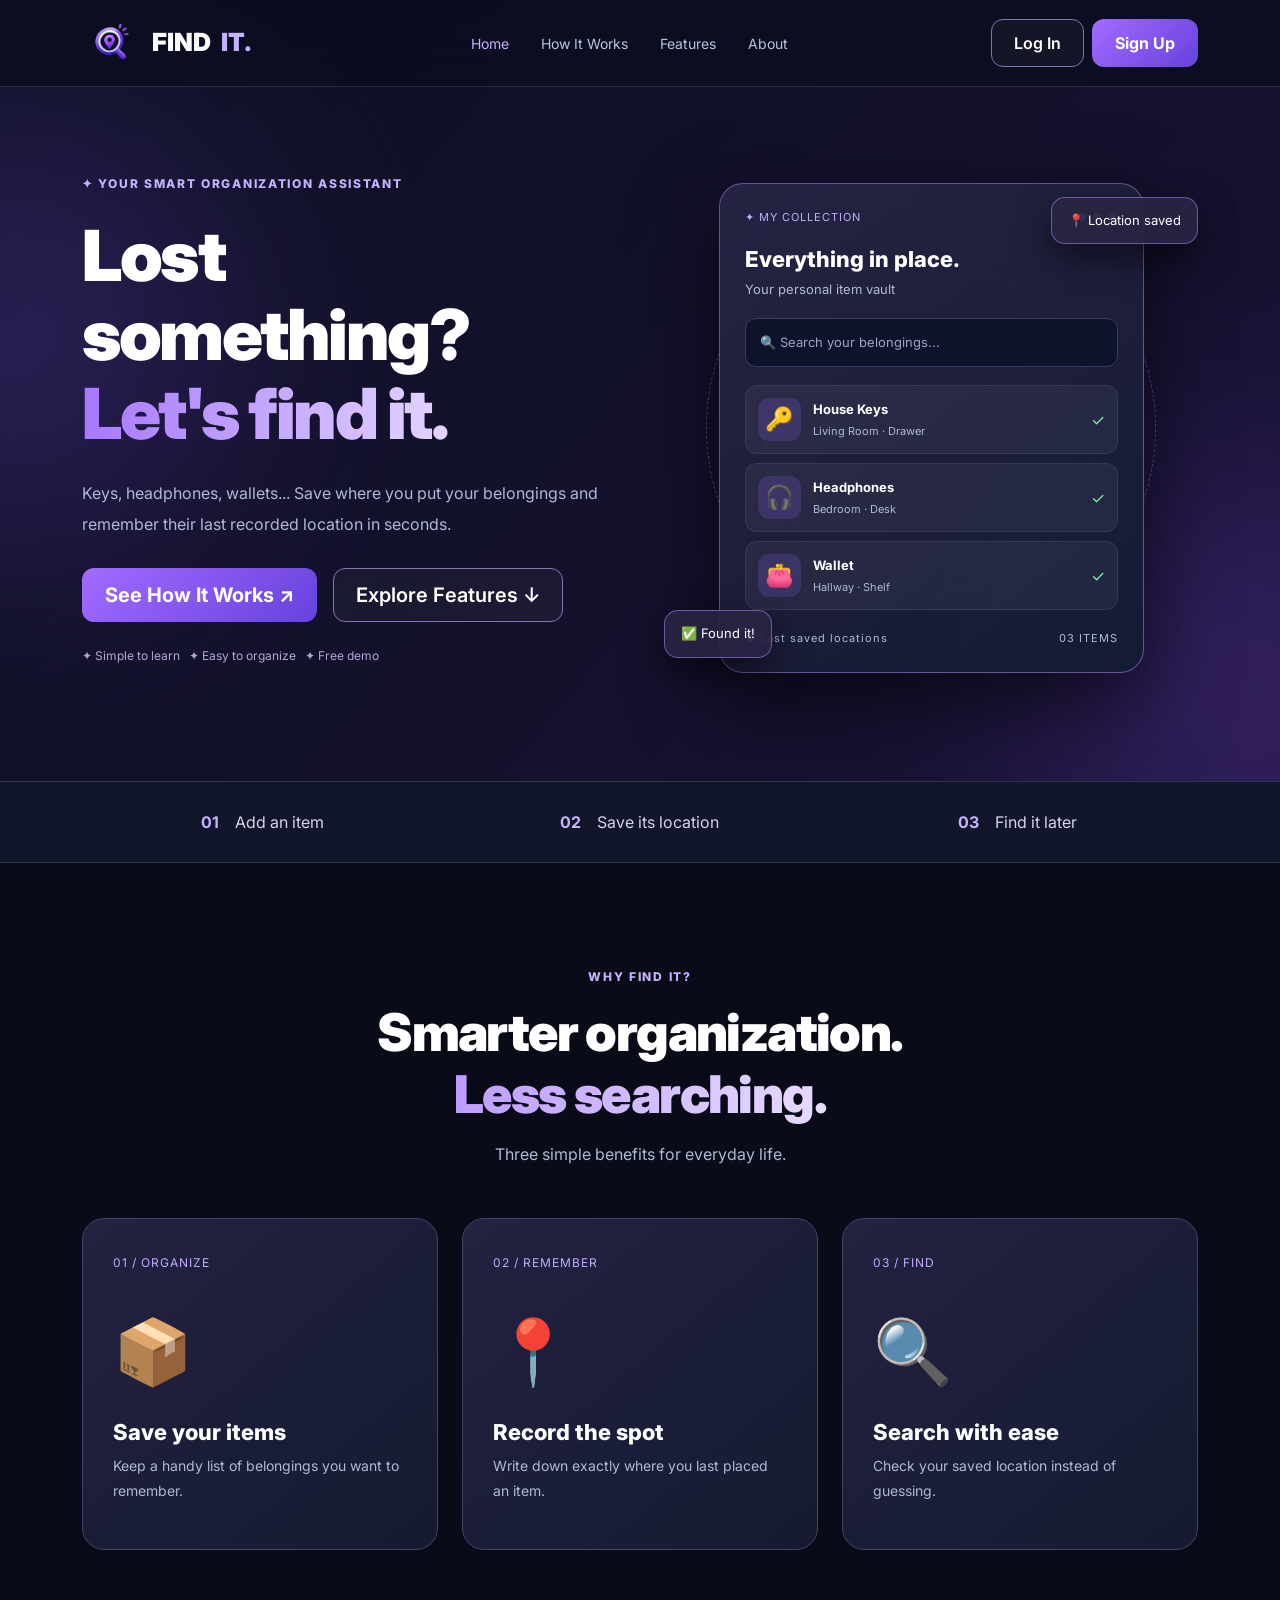
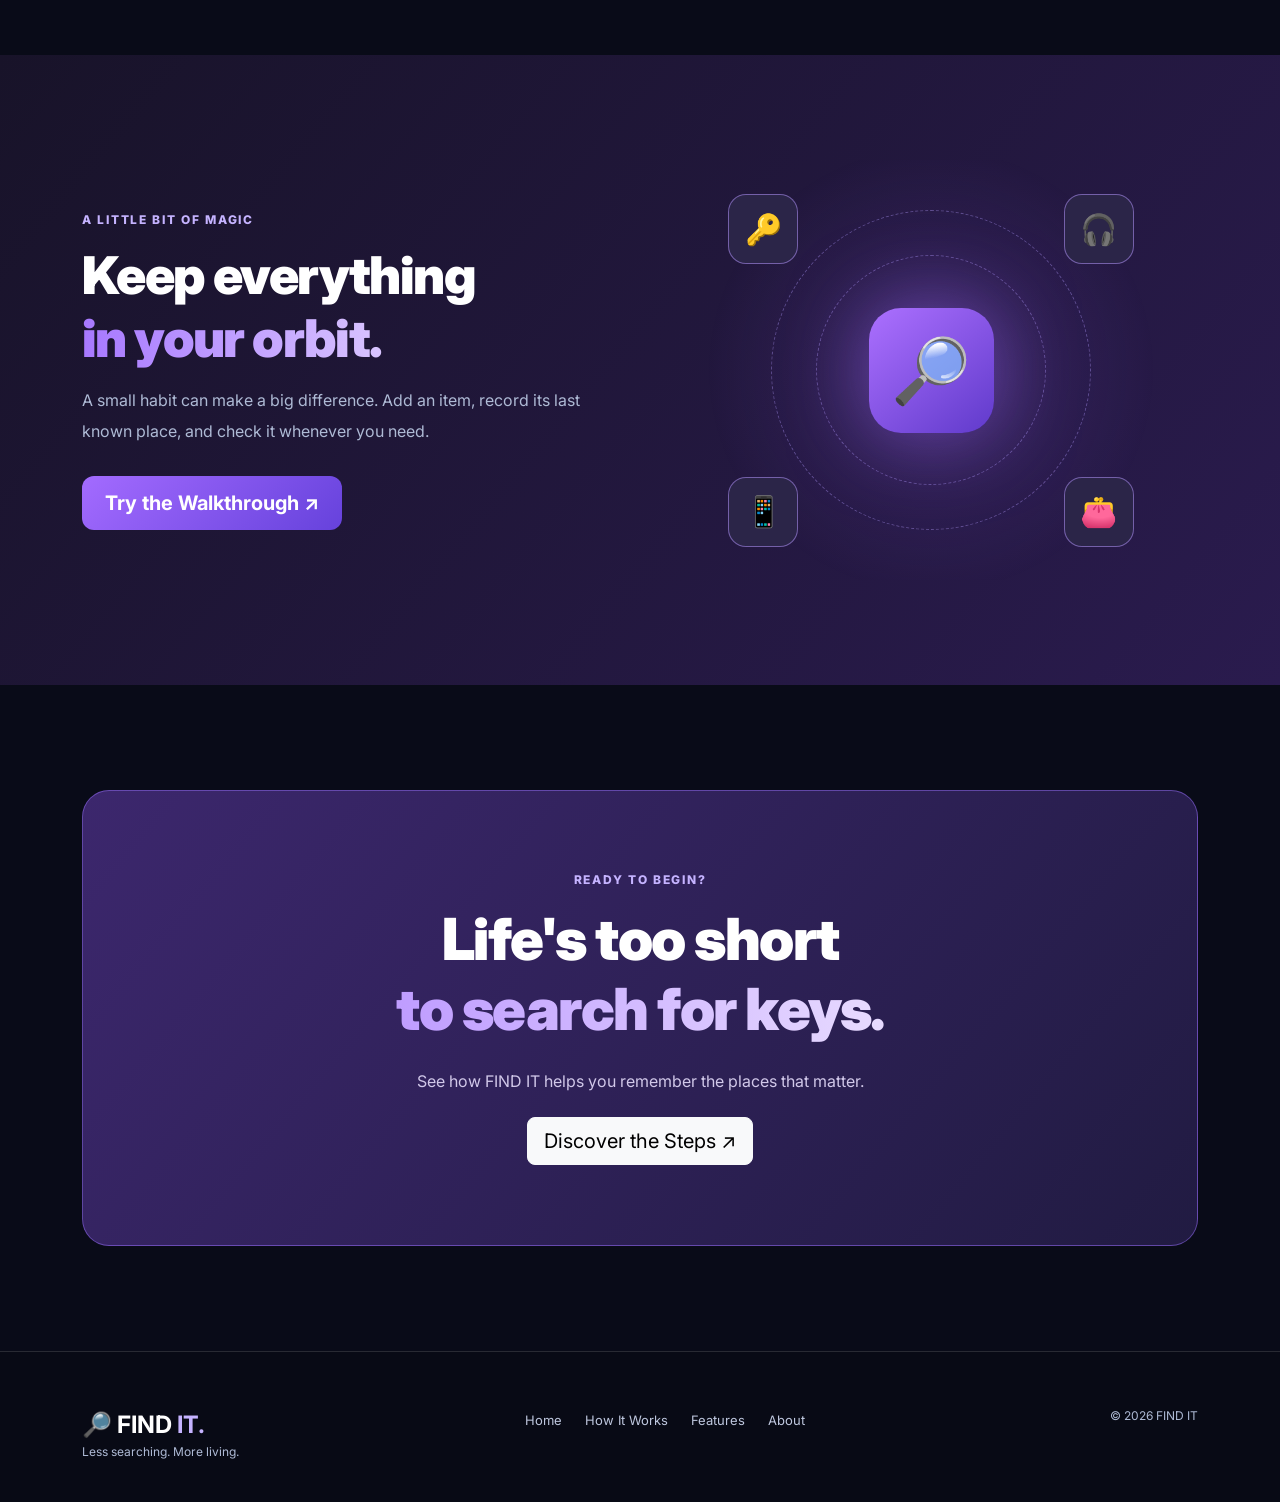
==== index.html @ 47fd3b48 "e w" ====
<!DOCTYPE html>
<html lang="en">
<head>
  <meta charset="UTF-8">
  <meta name="viewport" content="width=device-width, initial-scale=1">
  <title>FIND IT | Home</title>
  <link href="https://cdn.jsdelivr.net/npm/bootstrap@5.3.3/dist/css/bootstrap.min.css" rel="stylesheet">
  <link rel="stylesheet" href="style.css">
</head>
<body>

<nav class="navbar navbar-expand-lg fixed-top site-nav" data-bs-theme="dark">
  <div class="container">
    <a class="navbar-brand brand" href="index.html">
    <img src="logo.png" alt="FIND IT Logo" class="logo-img">
    FIND <span>IT.</span>
</a>
    <button class="navbar-toggler" type="button"
      data-bs-toggle="collapse" data-bs-target="#siteMenu"
      aria-controls="siteMenu" aria-expanded="false"
      aria-label="Toggle navigation">
      <span class="navbar-toggler-icon"></span>
    </button>

    <div class="collapse navbar-collapse" id="siteMenu">
      <ul class="navbar-nav mx-auto gap-lg-3">
        <li class="nav-item">
          <a class="nav-link active" href="index.html">Home</a>
        </li>
        <li class="nav-item">
          <a class="nav-link" href="how.html">How It Works</a>
        </li>
        <li class="nav-item">
          <a class="nav-link" href="features.html">Features</a>
        </li>
        <li class="nav-item">
          <a class="nav-link" href="about.html">About</a>
        </li>
      </ul>

      <div class="guest-actions d-flex gap-2 my-3 my-lg-0">
        <button class="btn btn-ghost" type="button"
          data-bs-toggle="modal" data-bs-target="#loginModal">
          Log In
        </button>
        <button class="btn btn-violet" type="button"
          data-bs-toggle="modal" data-bs-target="#signupModal">
          Sign Up
        </button>
      </div>

      <div class="user-actions dropdown d-none my-3 my-lg-0">
        <button class="avatar-btn dropdown-toggle" type="button"
          data-bs-toggle="dropdown" aria-label="Account">
          <span class="avatar-letter">U</span>
          <img class="avatar-img" alt="Profile">
        </button>

        <div class="dropdown-menu dropdown-menu-end account-menu">
          <div class="px-3 py-2">
            <strong class="profile-name"></strong>
            <small class="profile-email d-block"></small>
          </div>
          <div class="dropdown-divider"></div>
          <button class="dropdown-item" type="button"
            data-bs-toggle="modal" data-bs-target="#settingsModal">
            ⚙️ Edit Profile
          </button>
          <button class="dropdown-item signout-btn" type="button">
            ↪ Sign Out
          </button>
        </div>
      </div>
    </div>
  </div>
</nav>

<main>
  <section class="hero section-space">
    <div class="glow glow-a"></div>
    <div class="glow glow-b"></div>

    <div class="container position-relative">
      <div class="row align-items-center g-5">
        <div class="col-lg-6">
          <p class="eyebrow">✦ YOUR SMART ORGANIZATION ASSISTANT</p>
          <h1 class="hero-title">
            Lost something?
            <span>Let's find it.</span>
          </h1>
          <p class="lead-copy">
            Keys, headphones, wallets... Save where you put
            your belongings and remember their last recorded
            location in seconds.
          </p>

          <div class="d-flex flex-wrap gap-3">
            <a href="how.html" class="btn btn-violet btn-lg">
              See How It Works ↗
            </a>
            <a href="#benefits" class="btn btn-ghost btn-lg">
              Explore Features ↓
            </a>
          </div>

          <p class="hero-footnote">
            ✦ Simple to learn &nbsp; ✦ Easy to organize
            &nbsp; ✦ Free demo
          </p>
        </div>

        <div class="col-lg-6">
          <div class="hero-art">
            <div class="orbit orbit-1"></div>
            <div class="orbit orbit-2"></div>

            <span class="float-label float-top">
              📍 Location saved
            </span>
            <span class="float-label float-bottom">
              ✅ Found it!
            </span>

            <div class="demo-panel tilt">
              <div class="panel-top">
                <span>✦ MY COLLECTION</span>
                <span>● ● ●</span>
              </div>

              <h3>Everything in place.</h3>
              <p class="muted">Your personal item vault</p>

              <div class="fake-search">
                🔍 Search your belongings...
              </div>

              <div class="demo-row">
                <span class="emoji">🔑</span>
                <div>
                  <strong>House Keys</strong>
                  <small>Living Room · Drawer</small>
                </div>
                <span class="tick">✓</span>
              </div>

              <div class="demo-row">
                <span class="emoji">🎧</span>
                <div>
                  <strong>Headphones</strong>
                  <small>Bedroom · Desk</small>
                </div>
                <span class="tick">✓</span>
              </div>

              <div class="demo-row">
                <span class="emoji">👛</span>
                <div>
                  <strong>Wallet</strong>
                  <small>Hallway · Shelf</small>
                </div>
                <span class="tick">✓</span>
              </div>

              <div class="panel-bottom">
                <span>● Last saved locations</span>
                <span>03 ITEMS</span>
              </div>
            </div>
          </div>
        </div>
      </div>
    </div>
  </section>

  <section class="step-ribbon">
    <div class="container">
      <div class="row g-3 text-center">
        <div class="col-md-4"><b>01</b> Add an item</div>
        <div class="col-md-4"><b>02</b> Save its location</div>
        <div class="col-md-4"><b>03</b> Find it later</div>
      </div>
    </div>
  </section>

  <section class="section-space" id="benefits">
    <div class="container">
      <div class="section-heading reveal">
        <p class="eyebrow">WHY FIND IT?</p>
        <h2>Smarter organization. <span>Less searching.</span></h2>
        <p>Three simple benefits for everyday life.</p>
      </div>

      <div class="row g-4">
        <div class="col-md-4">
          <article class="feature-card reveal tilt">
            <span class="feature-index">01 / ORGANIZE</span>
            <div class="feature-icon">📦</div>
            <h3>Save your items</h3>
            <p>Keep a handy list of belongings you want to remember.</p>
          </article>
        </div>

        <div class="col-md-4">
          <article class="feature-card reveal tilt">
            <span class="feature-index">02 / REMEMBER</span>
            <div class="feature-icon">📍</div>
            <h3>Record the spot</h3>
            <p>Write down exactly where you last placed an item.</p>
          </article>
        </div>

        <div class="col-md-4">
          <article class="feature-card reveal tilt">
            <span class="feature-index">03 / FIND</span>
            <div class="feature-icon">🔍</div>
            <h3>Search with ease</h3>
            <p>Check your saved location instead of guessing.</p>
          </article>
        </div>
      </div>
    </div>
  </section>

  <section class="section-space soft-section">
    <div class="container">
      <div class="row align-items-center g-5">
        <div class="col-lg-6 reveal">
          <p class="eyebrow">A LITTLE BIT OF MAGIC</p>
          <h2 class="section-title">
            Keep everything <span>in your orbit.</span>
          </h2>
          <p class="lead-copy">
            A small habit can make a big difference.
            Add an item, record its last known place,
            and check it whenever you need.
          </p>
          <a href="how.html#walkthrough" class="btn btn-violet btn-lg">
            Try the Walkthrough ↗
          </a>
        </div>

        <div class="col-lg-6 reveal">
          <div class="magic-orbit">
            <div class="orbit orbit-1"></div>
            <div class="orbit orbit-2"></div>
            <div class="magic-core">🔎</div>
            <span class="magic-item m1">🔑</span>
            <span class="magic-item m2">🎧</span>
            <span class="magic-item m3">📱</span>
            <span class="magic-item m4">👛</span>
          </div>
        </div>
      </div>
    </div>
  </section>

  <section class="section-space">
    <div class="container">
      <div class="closing-card reveal">
        <p class="eyebrow">READY TO BEGIN?</p>
        <h2>Life's too short <span>to search for keys.</span></h2>
        <p>See how FIND IT helps you remember the places that matter.</p>
        <a href="how.html" class="btn btn-light btn-lg">
          Discover the Steps ↗
        </a>
      </div>
    </div>
  </section>
</main>

<footer class="site-footer">
  <div class="container d-flex flex-wrap justify-content-between gap-3">
    <div>
      <strong>🔎 FIND <span>IT.</span></strong>
      <p>Less searching. More living.</p>
    </div>
    <div>
      <a href="index.html">Home</a>
      <a href="how.html">How It Works</a>
      <a href="features.html">Features</a>
      <a href="about.html">About</a>
    </div>
    <small>© 2026 FIND IT</small>
  </div>
</footer>

<script src="https://cdn.jsdelivr.net/npm/bootstrap@5.3.3/dist/js/bootstrap.bundle.min.js"></script>
<script src="main.js"></script>
</body>
</html>
---- style.css ----
@import url('https://fonts.googleapis.com/css2?family=Inter:wght@400;500;600;700;800;900&display=swap');

:root {
  --bg: #090b18;
  --panel: #1c203b;
  --purple: #9b6bff;
  --soft: #c5b3ff;
  --muted: #aebad5;
  --border: #ffffff21;
}

* {
  box-sizing: border-box;
}

html {
  scroll-behavior: smooth;
  scroll-padding-top: 90px;
}

body {
  font-family: Inter, Arial, sans-serif;
  color: white;
  background: var(--bg);
  overflow-x: hidden;
}

a {
  text-decoration: none;
}

button {
  font-family: inherit;
}

.site-nav {
  min-height: 82px;
  background: #0b0e20ec;
  backdrop-filter: blur(20px);
  border-bottom: 1px solid var(--border);
  transition: box-shadow .3s;
}

.site-nav.scrolled {
  box-shadow: 0 12px 35px #0008;
}

.brand {
  font-size: 25px;
  font-weight: 900;
  color: white !important;
}

.brand span,
.site-footer strong span {
  color: var(--soft);
}

.site-nav .nav-link {
  color: #bdc5de;
  font-size: 14px;
  transition: color .3s;
}

.site-nav .nav-link:hover,
.site-nav .nav-link.active {
  color: var(--soft);
}

.btn-violet {
  background: linear-gradient(135deg, #a36bff, #6642dc);
  color: white;
  border: 0;
  border-radius: 12px;
  padding: 12px 23px;
  font-weight: 700;
  transition: transform .3s, box-shadow .3s;
}

.btn-violet:hover {
  color: white;
  transform: translateY(-4px);
  box-shadow: 0 13px 35px #8653f377;
}

.btn-ghost {
  border: 1px solid #8673b7;
  background: #ffffff09;
  color: white;
  border-radius: 12px;
  padding: 11px 22px;
  font-weight: 600;
}

.btn-ghost:hover {
  color: white;
  background: #7b55e544;
  border-color: var(--soft);
}

.avatar-btn {
  height: 48px;
  width: 48px;
  display: grid;
  place-items: center;
  position: relative;
  overflow: hidden;
  border: 2px solid var(--soft);
  border-radius: 50%;
  background: #7649d7;
  color: white;
  font-weight: 800;
  font-size: 21px;
}

.avatar-btn.dropdown-toggle::after {
  display: none;
}

.avatar-img {
  display: none;
  position: absolute;
  inset: 0;
  width: 100%;
  height: 100%;
  object-fit: cover;
}

.account-menu {
  background: #1a1d39;
  color: white;
  min-width: 260px;
  padding: 12px;
  border-radius: 16px;
  border: 1px solid #8c68d6;
  box-shadow: 0 20px 70px #000a;
}

.account-menu .dropdown-item {
  color: #e1dafa;
  padding: 12px;
  border-radius: 10px;
}

.account-menu .dropdown-item:hover {
  background: #8a63ee44;
  color: white;
}

.profile-email {
  color: var(--muted);
  overflow-wrap: anywhere;
}

.profile-name {
  overflow-wrap: anywhere;
}

.section-space {
  padding: 105px 0;
}

.hero {
  position: relative;
  isolation: isolate;
  overflow: hidden;
  padding: 175px 0 100px;
  background: linear-gradient(130deg, #0c1022, #1a1235);
}

.glow {
  position: absolute;
  z-index: -1;
  width: 420px;
  height: 420px;
  border-radius: 50%;
  background: #8650ee;
  filter: blur(130px);
  opacity: .27;
  animation: glowDrift 8s ease-in-out infinite alternate;
}

.glow-a {
  top: 120px;
  left: -200px;
}

.glow-b {
  right: -180px;
  bottom: -120px;
  animation-delay: -3s;
}

.eyebrow {
  color: var(--soft);
  font-size: 12px;
  font-weight: 800;
  letter-spacing: 1.7px;
  text-transform: uppercase;
}

.hero-title {
  font-size: clamp(43px, 5.5vw, 76px);
  font-weight: 900;
  letter-spacing: -2.5px;
  line-height: 1.12;
  margin: 24px 0;
}

.hero-title span,
.section-heading h2 span,
.section-title span,
.closing-card h2 span {
  display: block;
  background: linear-gradient(
    90deg,
    #a778ff,
    white,
    #9664ef,
    #e5d9ff
  );
  background-size: 300%;
  background-clip: text;
  -webkit-background-clip: text;
  color: transparent;
  -webkit-text-fill-color: transparent;
  animation: shine 7s linear infinite;
}

.lead-copy {
  font-size: 16px;
  line-height: 1.95;
  color: var(--muted);
  max-width: 540px;
  margin-bottom: 28px;
}

.hero-footnote {
  color: #b2a8d6;
  font-size: 12px;
  margin-top: 25px;
}

.hero-art,
.how-graphic,
.magic-orbit {
  position: relative;
  min-height: 490px;
  display: flex;
  align-items: center;
  justify-content: center;
  perspective: 1000px;
}

.orbit {
  position: absolute;
  border: 1px dashed #b49cff66;
  border-radius: 50%;
  animation: spin 23s linear infinite;
  pointer-events: none;
}

.orbit-1 {
  width: 450px;
  height: 450px;
}

.orbit-2 {
  width: 330px;
  height: 330px;
  animation-direction: reverse;
  animation-duration: 16s;
}

.demo-panel {
  width: min(100%, 425px);
  border: 1px solid #b393ff77;
  border-radius: 24px;
  background: linear-gradient(145deg, #272444ed, #141b35f5);
  padding: 25px;
  box-shadow: 0 30px 85px #0009;
  position: relative;
  z-index: 2;
  transform-style: preserve-3d;
  animation: panelFloat 7s ease-in-out infinite;
  transition: transform .18s, box-shadow .3s;
}

.demo-panel:hover {
  box-shadow: 0 35px 95px #8252e744;
}

.panel-top,
.panel-bottom {
  display: flex;
  justify-content: space-between;
  color: #bfaff5;
  font-size: 11px;
  letter-spacing: 1px;
}

.panel-top {
  margin-bottom: 20px;
}

.panel-bottom {
  color: var(--muted);
  margin-top: 20px;
}

.demo-panel h3 {
  font-weight: 800;
  font-size: 22px;
}

.muted {
  color: var(--muted);
  font-size: 13px;
}

.fake-search {
  background: #0e132b;
  border: 1px solid #353b61;
  padding: 14px;
  border-radius: 11px;
  color: #9ba6c6;
  font-size: 13px;
  margin: 18px 0;
}

.demo-row {
  display: flex;
  align-items: center;
  gap: 12px;
  background: #ffffff0d;
  border: 1px solid #ffffff13;
  border-radius: 12px;
  padding: 12px;
  margin: 9px 0;
  transition: transform .3s;
}

.demo-row:hover {
  transform: translateX(8px);
}

.demo-row .emoji {
  width: 43px;
  height: 43px;
  display: grid;
  place-items: center;
  border-radius: 11px;
  background: #8a65e933;
  font-size: 23px;
}

.demo-row strong,
.demo-row small {
  display: block;
}

.demo-row strong {
  font-size: 13px;
}

.demo-row small {
  color: var(--muted);
  font-size: 11px;
  margin-top: 4px;
}

.tick {
  margin-left: auto;
  color: #86efac;
}

.float-label,
.how-bubble {
  position: absolute;
  z-index: 3;
  background: #292344ed;
  border: 1px solid #aa8afa88;
  border-radius: 14px;
  padding: 13px 16px;
  font-size: 13px;
  box-shadow: 0 14px 35px #0008;
  animation: floating 5s ease-in-out infinite;
}

.float-top {
  top: 14px;
  right: 0;
}

.float-bottom {
  bottom: 15px;
  left: 0;
  animation-delay: -2.5s;
}

.step-ribbon {
  padding: 28px 0;
  background: #12162a;
  border-block: 1px solid var(--border);
  color: #d8d3ed;
}

.step-ribbon b {
  color: var(--soft);
  margin-right: 12px;
}

.section-heading {
  text-align: center;
  max-width: 800px;
  margin: 0 auto 52px;
}

.section-heading h2,
.section-title {
  font-size: clamp(32px, 4.3vw, 52px);
  font-weight: 900;
  letter-spacing: -1.6px;
  line-height: 1.2;
  margin: 15px 0;
}

.section-heading p:last-child {
  color: var(--muted);
}

.feature-card {
  position: relative;
  height: 100%;
  min-height: 325px;
  border: 1px solid #484166;
  border-radius: 22px;
  background: linear-gradient(140deg, #222241, #151a31);
  padding: 30px;
  overflow: hidden;
  transform-style: preserve-3d;
  transition: transform .22s, border-color .3s, box-shadow .3s;
}

.feature-card:hover {
  border-color: var(--purple);
  box-shadow: 0 22px 60px #7846dc4a;
}

.feature-index {
  color: #c1abff;
  font-size: 12px;
  letter-spacing: 1px;
}

.feature-icon {
  font-size: 64px;
  margin: 30px 0 20px;
  animation: floating 5s ease-in-out infinite;
}

.feature-card h3 {
  font-size: 22px;
  font-weight: 800;
}

.feature-card p {
  color: var(--muted);
  line-height: 1.8;
  font-size: 14px;
}

.mini-chip {
  display: inline-block;
  background: #8157dd33;
  border: 1px solid #a38af566;
  border-radius: 10px;
  padding: 12px;
  margin-top: 16px;
  color: #e2d5ff;
  font-size: 13px;
}

.soft-section {
  background: linear-gradient(130deg, #181329, #2a1b4e);
}

.magic-orbit {
  min-height: 420px;
  background: radial-gradient(circle, #8658db33, transparent 66%);
}

.magic-orbit .orbit-1 {
  width: 320px;
  height: 320px;
}

.magic-orbit .orbit-2 {
  width: 230px;
  height: 230px;
}

.magic-core,
.how-core {
  z-index: 2;
  width: 125px;
  height: 125px;
  display: grid;
  place-items: center;
  background: linear-gradient(140deg, #ac70ff, #603acb);
  border-radius: 32px;
  font-size: 64px;
  box-shadow: 0 0 80px #a46aff88;
  animation: pulse 4s ease-in-out infinite;
}

.magic-item {
  position: absolute;
  z-index: 3;
  display: grid;
  place-items: center;
  width: 70px;
  height: 70px;
  border: 1px solid #b494ff88;
  border-radius: 18px;
  background: #2b2548;
  font-size: 30px;
  animation: floating 5s infinite;
}

.m1 { top: 8%; left: 12%; }
.m2 { top: 8%; right: 12%; animation-delay: -1s; }
.m3 { bottom: 8%; left: 12%; animation-delay: -2s; }
.m4 { bottom: 8%; right: 12%; animation-delay: -3s; }

.closing-card {
  position: relative;
  overflow: hidden;
  text-align: center;
  padding: 80px 24px;
  border-radius: 27px;
  border: 1px solid #936cf488;
  background: linear-gradient(130deg, #3c276d, #211b42);
}

.closing-card h2 {
  font-size: clamp(34px, 5vw, 58px);
  font-weight: 900;
  letter-spacing: -1.5px;
}

.closing-card p:not(.eyebrow) {
  color: #d1c8e9;
  margin: 24px auto;
}

.site-footer {
  padding: 55px 0 25px;
  border-top: 1px solid var(--border);
  background: #080a15;
}

.site-footer strong {
  font-size: 24px;
}

.site-footer p,
.site-footer small {
  color: var(--muted);
  font-size: 12px;
}

.site-footer a {
  color: #bec7de;
  font-size: 13px;
  margin-right: 19px;
}

.site-footer a:hover {
  color: var(--soft);
}

.how-hero {
  background: linear-gradient(130deg, #121026, #2b184b);
}

.how-graphic {
  min-height: 440px;
}

.how-graphic .orbit-1 {
  width: 370px;
  height: 370px;
}

.how-graphic .orbit-2 {
  width: 270px;
  height: 270px;
}

.how-bubble {
  font-size: 14px;
}

.hb1 {
  left: 0;
  top: 12%;
}

.hb2 {
  right: 0;
  top: 25%;
  animation-delay: -1.5s;
}

.hb3 {
  left: 10%;
  bottom: 10%;
  animation-delay: -3s;
}

.walkthrough {
  max-width: 700px;
  margin: auto;
  border: 1px solid #a284ee77;
  border-radius: 25px;
  background: linear-gradient(145deg, #252140, #171d35);
  padding: 35px;
  box-shadow: 0 25px 70px #0007;
}

.walk-header {
  display: flex;
  align-items: center;
  justify-content: space-between;
  gap: 24px;
  color: var(--soft);
  font-weight: 800;
  font-size: 12px;
  letter-spacing: 1px;
}

.walk-progress {
  height: 8px;
  width: 180px;
  border-radius: 20px;
  background: #403656;
  overflow: hidden;
}

.walk-progress span {
  display: block;
  height: 100%;
  width: 33.33%;
  border-radius: inherit;
  background: linear-gradient(90deg, #aa83ff, #7551e6);
  transition: width .35s;
}

.walk-icon {
  text-align: center;
  font-size: 73px;
  margin: 18px 0;
  animation: floating 5s ease-in-out infinite;
}

.walkthrough h3 {
  text-align: center;
  font-weight: 850;
  font-size: 29px;
}

.walkthrough > p {
  color: var(--muted);
  text-align: center;
  line-height: 1.7;
}

.walk-forms {
  margin-top: 25px;
}

.walk-forms label {
  display: block;
  color: #e5d7ff;
  font-size: 13px;
  margin-bottom: 9px;
  font-weight: 700;
}

.walk-forms .form-control,
.account-modal .form-control {
  background: #0c1228;
  color: white;
  border: 1px solid #514975;
  border-radius: 11px;
  padding: 14px;
}

.walk-forms .form-control:focus,
.account-modal .form-control:focus {
  background: #10172f;
  color: white;
  border-color: var(--purple);
  box-shadow: 0 0 0 3px #8555dc33;
}

.walk-result {
  margin-top: 20px;
  background: #13ab6830;
  border: 1px solid #5ce6a265;
  color: #bbf7d0;
  padding: 18px;
  border-radius: 14px;
  overflow-wrap: anywhere;
}

.walk-message {
  color: #fca5a5;
  margin-top: 12px;
  min-height: 18px;
  font-size: 13px;
}

.compare-card {
  height: 100%;
  min-height: 340px;
  border-radius: 22px;
  padding: 34px;
  border: 1px solid #5e527c;
  background: #1b2038;
  transition: transform .25s, box-shadow .3s;
}

.compare-card:hover {
  box-shadow: 0 22px 65px #0007;
}

.compare-card.good {
  background: linear-gradient(140deg, #37235c, #1c213b);
  border-color: #9f77ec;
}

.compare-emoji {
  font-size: 70px;
  margin: 20px 0;
  animation: floating 5s infinite;
}

.compare-card h3 {
  font-size: 23px;
  font-weight: 800;
}

.compare-card p {
  color: var(--muted);
  line-height: 1.8;
}

.compare-card span {
  display: inline-block;
  padding: 11px;
  border-radius: 10px;
  background: #ffffff12;
  color: #d8c5ff;
  margin-top: 15px;
}

.compare-card.bad span {
  color: #fda4af;
}

.compare-card.good span {
  color: #86efac;
}

.faq {
  max-width: 800px;
  margin: auto;
}

.faq .accordion-item {
  background: #1b1f3a;
  color: #c4cde2;
  border: 1px solid #51456c;
  border-radius: 13px;
  overflow: hidden;
  margin-bottom: 12px;
}

.faq .accordion-button {
  background: #20233e;
  color: white;
  font-weight: 700;
  box-shadow: none;
  padding: 20px;
}

.faq .accordion-button:not(.collapsed) {
  background: #2b234c;
  color: var(--soft);
}

.faq .accordion-button::after {
  filter: brightness(0) invert(1);
}

.faq .accordion-body {
  line-height: 1.8;
}

.account-modal {
  color: white;
  background: linear-gradient(145deg, #272343, #151a34);
  border: 1px solid #906ced;
  border-radius: 23px;
  padding: 12px;
}

.account-modal .modal-title {
  font-weight: 850;
}

.account-modal label {
  display: block;
  margin: 17px 0 8px;
  font-weight: 700;
  font-size: 13px;
  color: #dfd1ff;
}

.account-modal .form-control::placeholder {
  color: #96a0be;
}

.account-modal .form-control[type="file"] {
  font-size: 12px;
}

.account-preview {
  width: 68px;
  height: 68px;
  border-radius: 50%;
  background: #7b51de;
  display: grid;
  place-items: center;
  font-size: 26px;
  font-weight: 800;
  overflow: hidden;
  border: 2px solid #ba9cff;
}

.account-preview img {
  width: 100%;
  height: 100%;
  object-fit: cover;
  display: none;
}

.auth-feedback {
  min-height: 18px;
  font-size: 13px;
  color: #fca5a5;
  margin: 12px 0;
}

.settings-actions {
  display: flex;
  flex-wrap: wrap;
  gap: 10px;
  margin-top: 20px;
}

.settings-actions .btn {
  font-size: 12px;
}

.modal-note {
  font-size: 11px;
  color: #aebad5;
  margin-top: 16px;
}

.reveal {
  opacity: 0;
  translate: 0 55px;
  filter: blur(7px);
  transition: opacity .8s, translate .8s, filter .8s;
  transition-delay: var(--delay, 0ms);
}

.reveal.visible {
  opacity: 1;
  translate: 0 0;
  filter: blur(0);
}

@keyframes floating {
  0%, 100% {
    transform: translateY(0) rotate(-4deg);
  }
  50% {
    transform: translateY(-20px) rotate(4deg);
  }
}

@keyframes panelFloat {
  0%, 100% {
    transform: translateY(0) rotateY(-7deg) rotateX(4deg);
  }
  50% {
    transform: translateY(-17px) rotateY(-3deg) rotateX(7deg);
  }
}

@keyframes spin {
  to {
    transform: rotate(360deg);
  }
}

@keyframes pulse {
  0%, 100% {
    transform: scale(1);
  }
  50% {
    transform: scale(1.1);
  }
}

@keyframes shine {
  to {
    background-position: 300% center;
  }
}

@keyframes glowDrift {
  to {
    transform: translate(110px, 75px) scale(1.25);
  }
}

@media (max-width: 991px) {
  .site-nav .navbar-collapse {
    padding: 20px 0;
  }

  .hero {
    padding-top: 155px;
  }

  .hero-art,
  .how-graphic {
    margin-top: 20px;
  }
}

@media (max-width: 575px) {
  .section-space {
    padding: 70px 0;
  }

  .hero {
    padding-top: 135px;
  }

  .brand {
    font-size: 20px;
  }

  .hero-title {
    letter-spacing: -1.5px;
  }

  .hero-art,
  .how-graphic {
    min-height: 420px;
  }

  .hero-art .orbit-1,
  .how-graphic .orbit-1 {
    width: 300px;
    height: 300px;
  }

  .hero-art .orbit-2,
  .how-graphic .orbit-2 {
    width: 220px;
    height: 220px;
  }

  .demo-panel {
    padding: 18px;
  }

  .float-label,
  .how-bubble {
    padding: 9px;
    font-size: 11px;
  }

  .magic-orbit {
    min-height: 340px;
  }

  .magic-orbit .orbit-1 {
    width: 255px;
    height: 255px;
  }

  .magic-orbit .orbit-2 {
    width: 190px;
    height: 190px;
  }

  .magic-core,
  .how-core {
    width: 95px;
    height: 95px;
    font-size: 46px;
  }

  .magic-item {
    width: 55px;
    height: 55px;
    font-size: 24px;
  }

  .walkthrough {
    padding: 22px;
  }

  .walk-progress {
    width: 110px;
  }

  .compare-card {
    padding: 25px;
  }

  .closing-card {
    padding: 60px 20px;
  }
}

@media (prefers-reduced-motion: reduce) {
  *, *::before, *::after {
    animation: none !important;
    transition: none !important;
    scroll-behavior: auto !important;
  }

  .reveal {
    opacity: 1;
    translate: none;
    filter: none;
  }
}
.brand {
    display: flex;
    align-items: center;
    gap: 10px;
}

.logo-img {
    width: 60px;
    height: 60px;
    object-fit: contain;
    transition: transform 0.4s ease;
}

.logo-img:hover {
    transform: scale(1.12) rotate(-5deg);
}
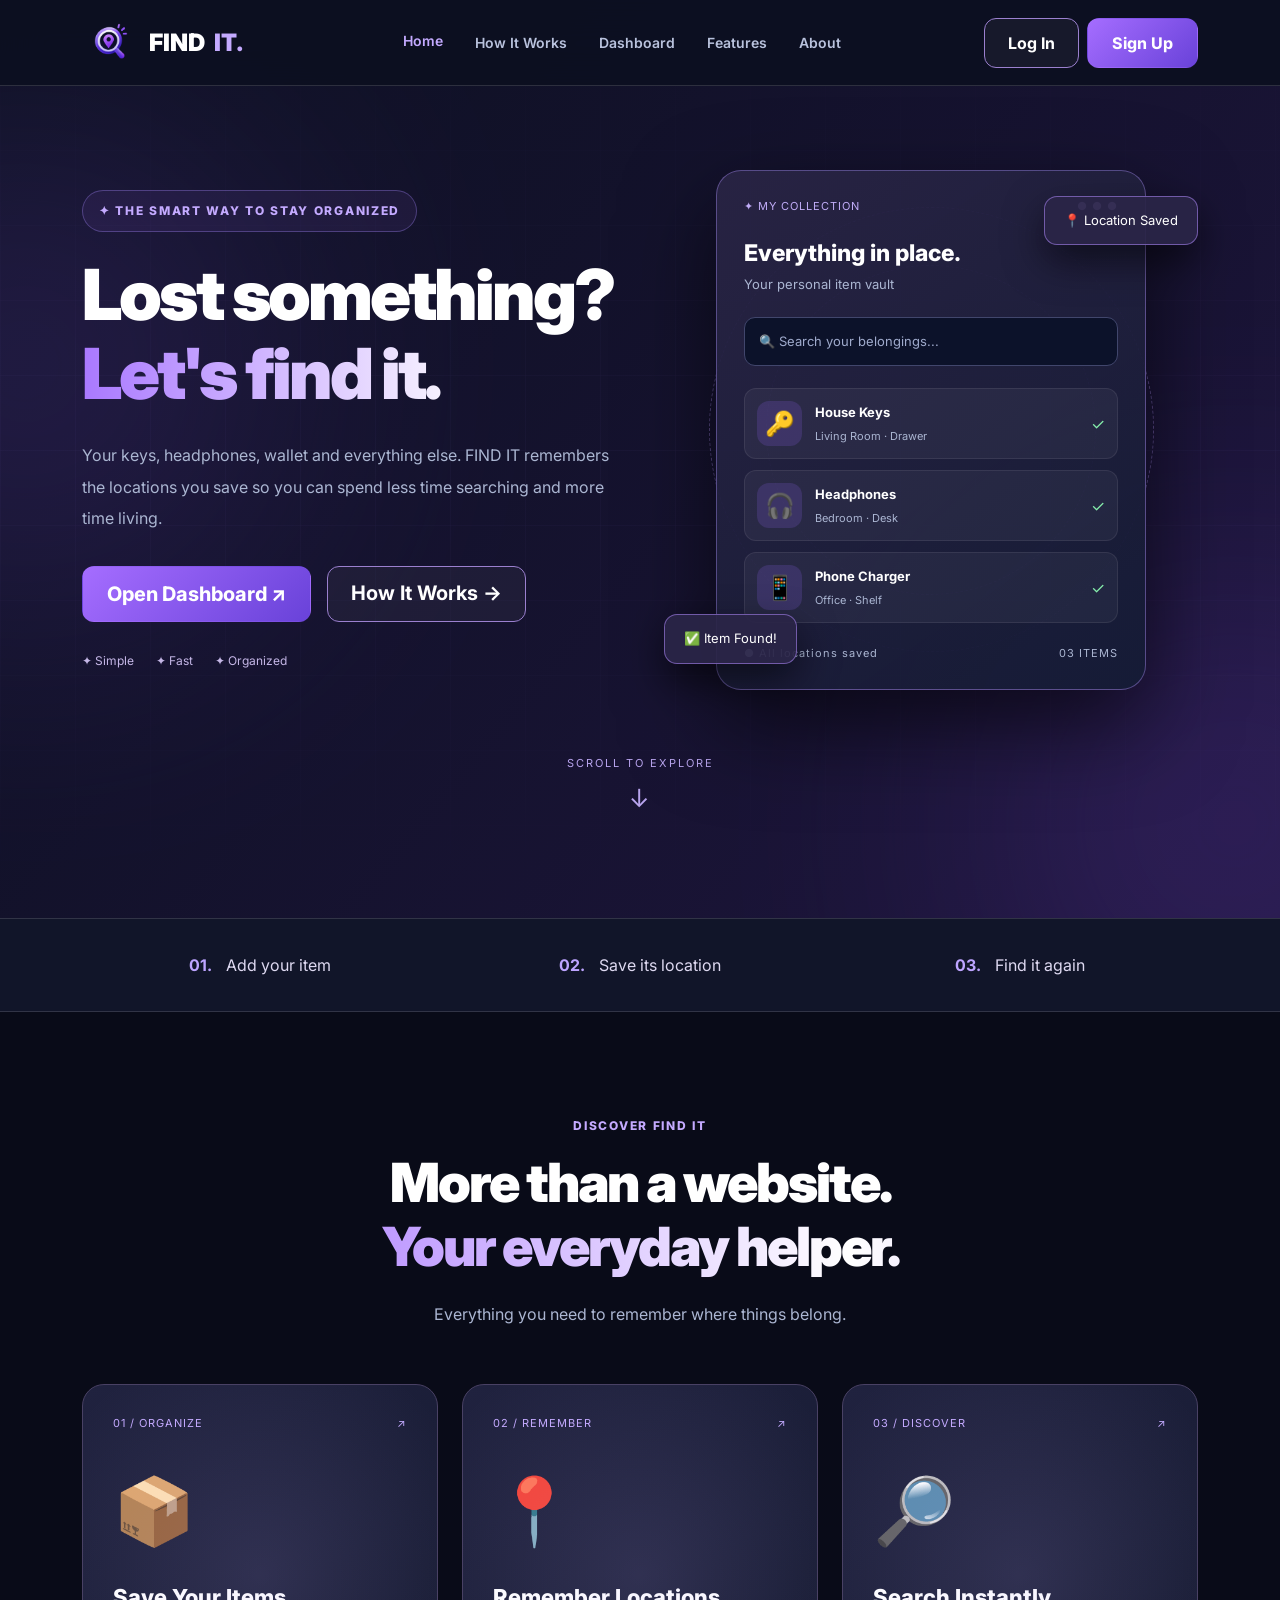
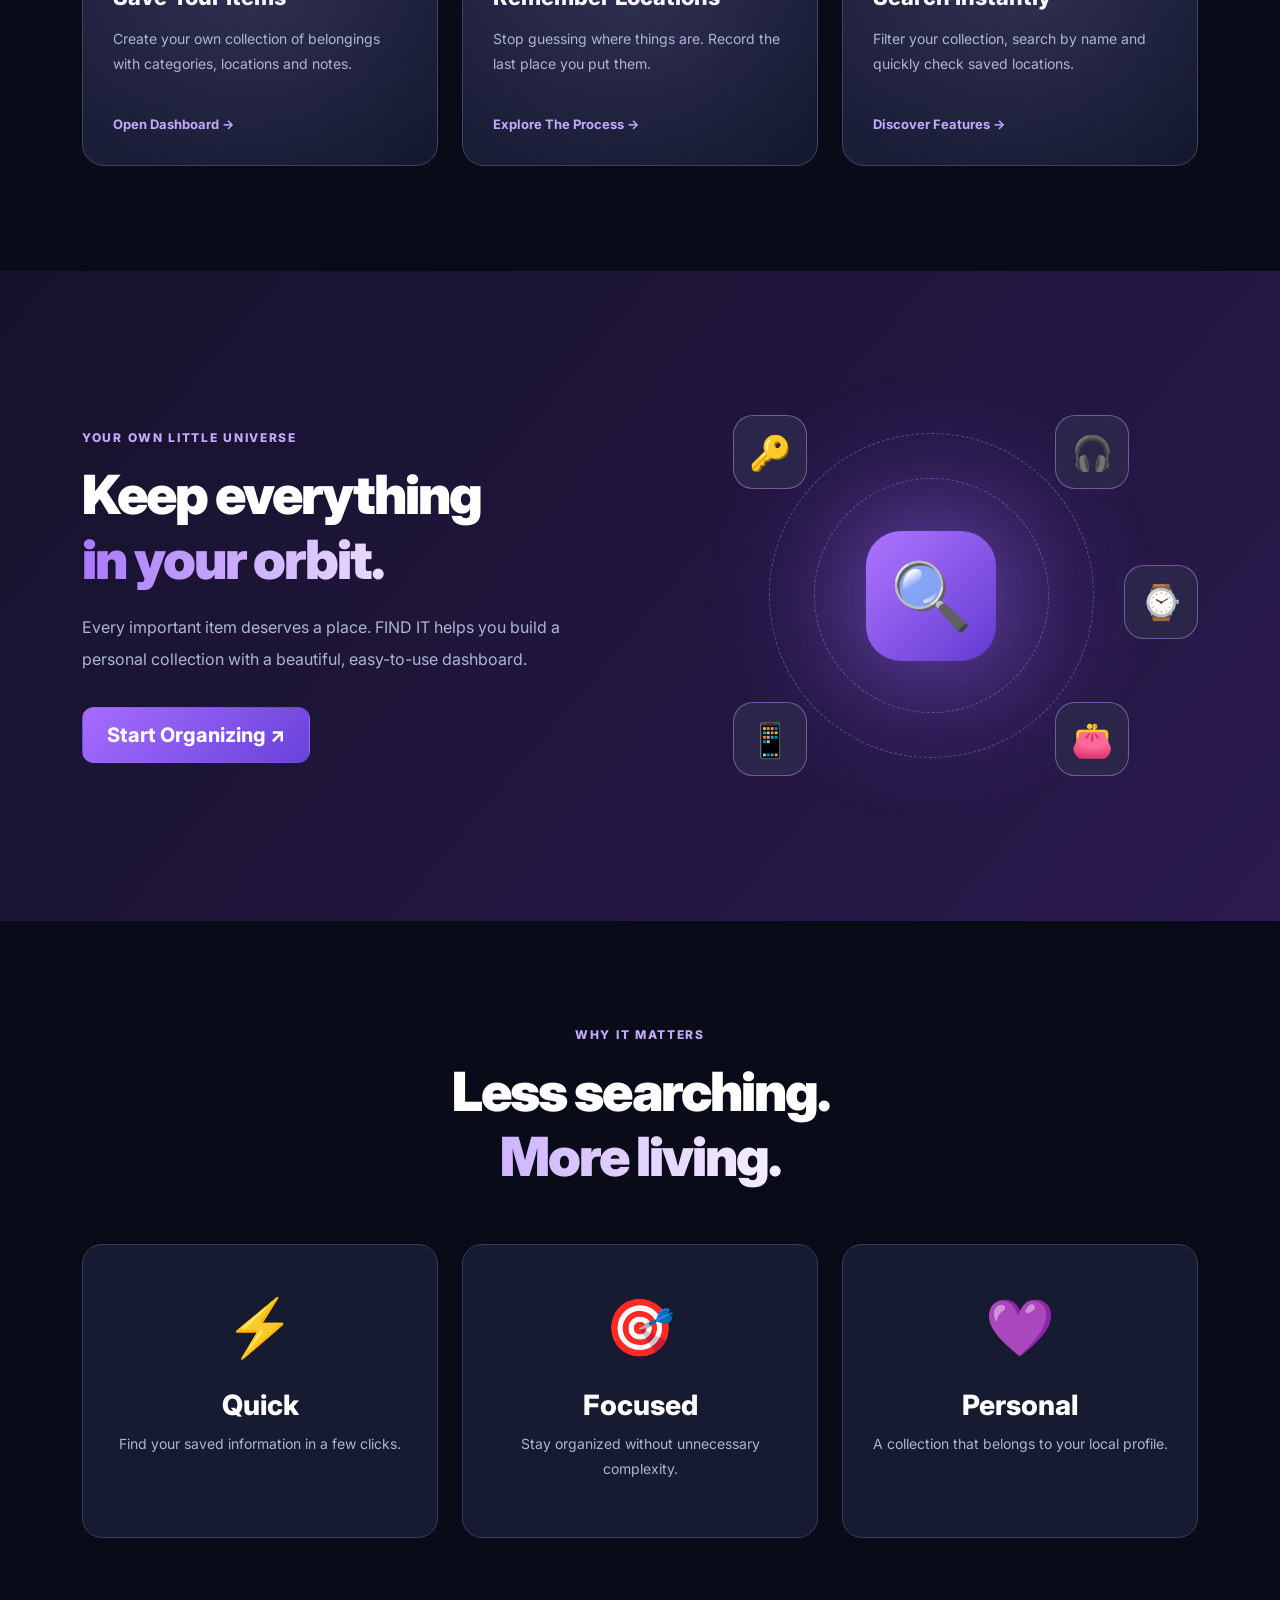
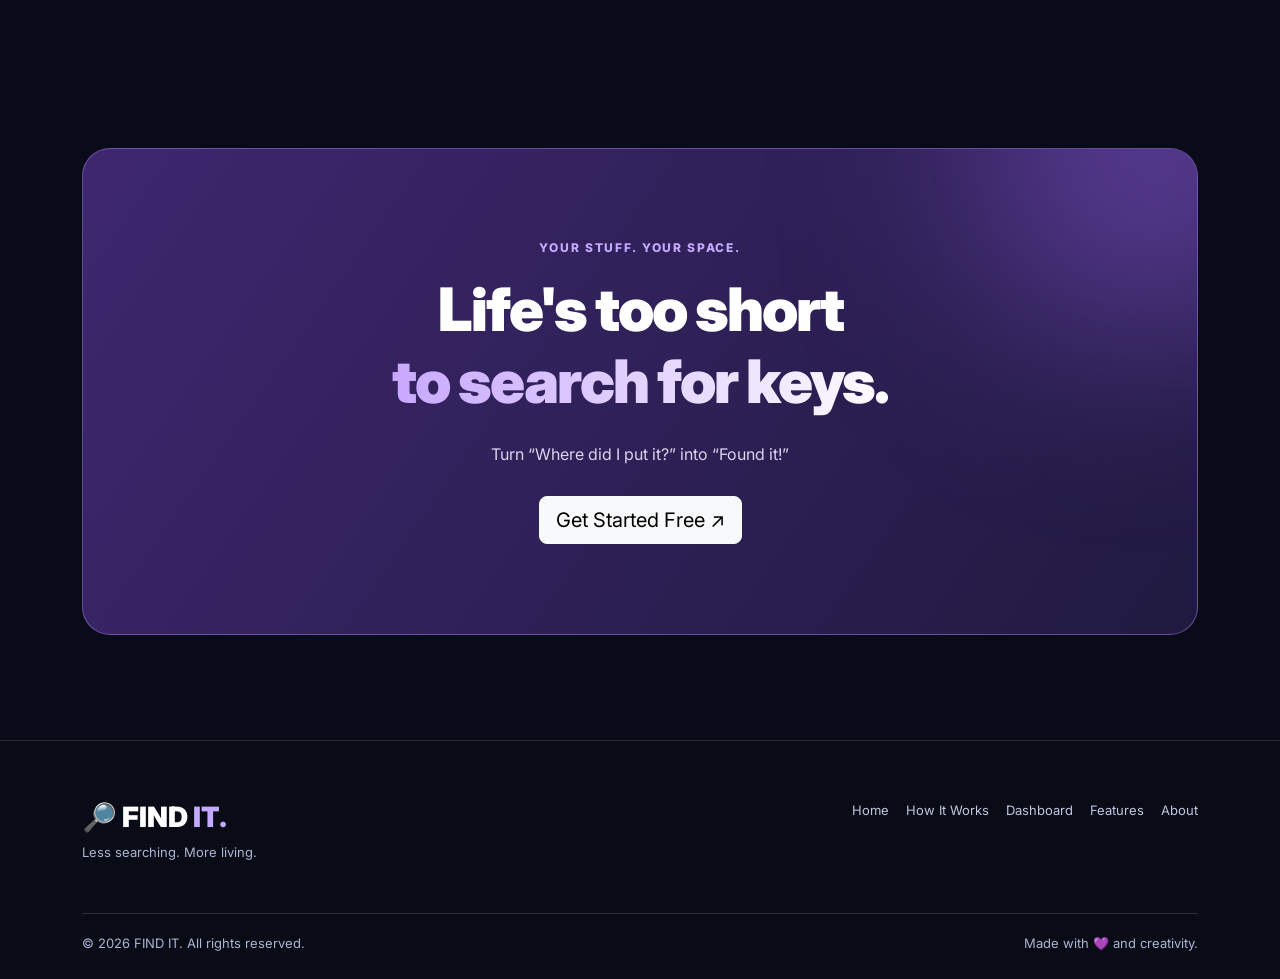
==== commit 4966f564: "A A" ====
--- a/index.html
+++ b/index.html
@@ -5,125 +5,75 @@
   <meta charset="UTF-8">
   <meta name="viewport" content="width=device-width, initial-scale=1">
   <title>FIND IT | Home</title>
-  <link href="https://cdn.jsdelivr.net/npm/bootstrap@5.3.3/dist/css/bootstrap.min.css" rel="stylesheet">
+  <link rel="stylesheet" href="https://cdn.jsdelivr.net/npm/bootstrap@5.3.3/dist/css/bootstrap.min.css">
   <link rel="stylesheet" href="style.css">
 </head>
-<body>
-
-<nav class="navbar navbar-expand-lg fixed-top site-nav" data-bs-theme="dark">
-  <div class="container">
-    <a class="navbar-brand brand" href="index.html">
-    <img src="logo.png" alt="FIND IT Logo" class="logo-img">
-    FIND <span>IT.</span>
-</a>
-    <button class="navbar-toggler" type="button"
-      data-bs-toggle="collapse" data-bs-target="#siteMenu"
-      aria-controls="siteMenu" aria-expanded="false"
-      aria-label="Toggle navigation">
-      <span class="navbar-toggler-icon"></span>
-    </button>
-
-    <div class="collapse navbar-collapse" id="siteMenu">
-      <ul class="navbar-nav mx-auto gap-lg-3">
-        <li class="nav-item">
-          <a class="nav-link active" href="index.html">Home</a>
-        </li>
-        <li class="nav-item">
-          <a class="nav-link" href="how.html">How It Works</a>
-        </li>
-        <li class="nav-item">
-          <a class="nav-link" href="features.html">Features</a>
-        </li>
-        <li class="nav-item">
-          <a class="nav-link" href="about.html">About</a>
-        </li>
-      </ul>
-
-      <div class="guest-actions d-flex gap-2 my-3 my-lg-0">
-        <button class="btn btn-ghost" type="button"
-          data-bs-toggle="modal" data-bs-target="#loginModal">
-          Log In
-        </button>
-        <button class="btn btn-violet" type="button"
-          data-bs-toggle="modal" data-bs-target="#signupModal">
-          Sign Up
-        </button>
-      </div>
-
-      <div class="user-actions dropdown d-none my-3 my-lg-0">
-        <button class="avatar-btn dropdown-toggle" type="button"
-          data-bs-toggle="dropdown" aria-label="Account">
-          <span class="avatar-letter">U</span>
-          <img class="avatar-img" alt="Profile">
-        </button>
-
-        <div class="dropdown-menu dropdown-menu-end account-menu">
-          <div class="px-3 py-2">
-            <strong class="profile-name"></strong>
-            <small class="profile-email d-block"></small>
-          </div>
-          <div class="dropdown-divider"></div>
-          <button class="dropdown-item" type="button"
-            data-bs-toggle="modal" data-bs-target="#settingsModal">
-            ⚙️ Edit Profile
-          </button>
-          <button class="dropdown-item signout-btn" type="button">
-            ↪ Sign Out
-          </button>
-        </div>
-      </div>
-    </div>
-  </div>
-</nav>
+<body data-page="home">
+
+<div id="site-header"></div>
+<div class="scroll-progress" id="scrollProgress"></div>
 
 <main>
-  <section class="hero section-space">
-    <div class="glow glow-a"></div>
-    <div class="glow glow-b"></div>
+
+  <section class="hero home-hero">
+    <div class="glow glow-one"></div>
+    <div class="glow glow-two"></div>
+    <div class="grid-background"></div>
 
     <div class="container position-relative">
       <div class="row align-items-center g-5">
+
         <div class="col-lg-6">
-          <p class="eyebrow">✦ YOUR SMART ORGANIZATION ASSISTANT</p>
-          <h1 class="hero-title">
-            Lost something?
-            <span>Let's find it.</span>
-          </h1>
-          <p class="lead-copy">
-            Keys, headphones, wallets... Save where you put
-            your belongings and remember their last recorded
-            location in seconds.
-          </p>
-
-          <div class="d-flex flex-wrap gap-3">
-            <a href="how.html" class="btn btn-violet btn-lg">
-              See How It Works ↗
-            </a>
-            <a href="#benefits" class="btn btn-ghost btn-lg">
-              Explore Features ↓
-            </a>
-          </div>
-
-          <p class="hero-footnote">
-            ✦ Simple to learn &nbsp; ✦ Easy to organize
-            &nbsp; ✦ Free demo
-          </p>
+          <div class="hero-content">
+            <p class="eyebrow animate-down">
+              ✦ THE SMART WAY TO STAY ORGANIZED
+            </p>
+
+            <h1 class="hero-title">
+              <span class="line-appear">Lost something?</span>
+              <span class="gradient-text line-appear delay-one">
+                Let's find it.
+              </span>
+            </h1>
+
+            <p class="hero-description animate-up">
+              Your keys, headphones, wallet and everything else.
+              FIND IT remembers the locations you save so
+              you can spend less time searching and more time living.
+            </p>
+
+            <div class="d-flex flex-wrap gap-3 animate-up">
+              <a href="dashboard.html" class="btn btn-glow btn-lg">
+                Open Dashboard ↗
+              </a>
+              <a href="how.html" class="btn btn-outline-custom btn-lg">
+                How It Works →
+              </a>
+            </div>
+
+            <div class="hero-highlights animate-up">
+              <span>✦ Simple</span>
+              <span>✦ Fast</span>
+              <span>✦ Organized</span>
+            </div>
+          </div>
         </div>
 
         <div class="col-lg-6">
-          <div class="hero-art">
-            <div class="orbit orbit-1"></div>
-            <div class="orbit orbit-2"></div>
-
-            <span class="float-label float-top">
-              📍 Location saved
-            </span>
-            <span class="float-label float-bottom">
-              ✅ Found it!
-            </span>
-
-            <div class="demo-panel tilt">
-              <div class="panel-top">
+          <div class="hero-scene animate-right">
+            <div class="orbit orbit-large"></div>
+            <div class="orbit orbit-small"></div>
+
+            <div class="floating-tag tag-top">
+              📍 Location Saved
+            </div>
+
+            <div class="floating-tag tag-bottom">
+              ✅ Item Found!
+            </div>
+
+            <div class="dashboard-preview tilt-card">
+              <div class="preview-header">
                 <span>✦ MY COLLECTION</span>
                 <span>● ● ●</span>
               </div>
@@ -131,159 +81,242 @@
               <h3>Everything in place.</h3>
               <p class="muted">Your personal item vault</p>
 
-              <div class="fake-search">
+              <div class="preview-search">
                 🔍 Search your belongings...
               </div>
 
-              <div class="demo-row">
-                <span class="emoji">🔑</span>
+              <div class="preview-item">
+                <div class="item-emoji">🔑</div>
                 <div>
                   <strong>House Keys</strong>
                   <small>Living Room · Drawer</small>
                 </div>
-                <span class="tick">✓</span>
-              </div>
-
-              <div class="demo-row">
-                <span class="emoji">🎧</span>
+                <span class="check">✓</span>
+              </div>
+
+              <div class="preview-item">
+                <div class="item-emoji">🎧</div>
                 <div>
                   <strong>Headphones</strong>
                   <small>Bedroom · Desk</small>
                 </div>
-                <span class="tick">✓</span>
-              </div>
-
-              <div class="demo-row">
-                <span class="emoji">👛</span>
+                <span class="check">✓</span>
+              </div>
+
+              <div class="preview-item">
+                <div class="item-emoji">📱</div>
                 <div>
-                  <strong>Wallet</strong>
-                  <small>Hallway · Shelf</small>
+                  <strong>Phone Charger</strong>
+                  <small>Office · Shelf</small>
                 </div>
-                <span class="tick">✓</span>
-              </div>
-
-              <div class="panel-bottom">
-                <span>● Last saved locations</span>
+                <span class="check">✓</span>
+              </div>
+
+              <div class="preview-footer">
+                <span>● All locations saved</span>
                 <span>03 ITEMS</span>
               </div>
             </div>
           </div>
         </div>
-      </div>
-    </div>
-  </section>
-
-  <section class="step-ribbon">
-    <div class="container">
-      <div class="row g-3 text-center">
-        <div class="col-md-4"><b>01</b> Add an item</div>
-        <div class="col-md-4"><b>02</b> Save its location</div>
-        <div class="col-md-4"><b>03</b> Find it later</div>
-      </div>
-    </div>
-  </section>
-
-  <section class="section-space" id="benefits">
-    <div class="container">
-      <div class="section-heading reveal">
-        <p class="eyebrow">WHY FIND IT?</p>
-        <h2>Smarter organization. <span>Less searching.</span></h2>
-        <p>Three simple benefits for everyday life.</p>
+
+      </div>
+
+      <a href="#discover" class="scroll-down">
+        <span>SCROLL TO EXPLORE</span>
+        <span class="scroll-arrow">↓</span>
+      </a>
+    </div>
+  </section>
+
+  <section class="process-strip">
+    <div class="container">
+      <div class="row g-4 text-center">
+        <div class="col-md-4 reveal-left">
+          <strong>01.</strong> Add your item
+        </div>
+        <div class="col-md-4 reveal-up">
+          <strong>02.</strong> Save its location
+        </div>
+        <div class="col-md-4 reveal-right">
+          <strong>03.</strong> Find it again
+        </div>
+      </div>
+    </div>
+  </section>
+
+  <section class="section-space" id="discover">
+    <div class="container">
+
+      <div class="section-heading reveal-zoom">
+        <p class="section-label">DISCOVER FIND IT</p>
+        <h2>
+          More than a website.
+          <span class="gradient-text">Your everyday helper.</span>
+        </h2>
+        <p>Everything you need to remember where things belong.</p>
       </div>
 
       <div class="row g-4">
-        <div class="col-md-4">
-          <article class="feature-card reveal tilt">
-            <span class="feature-index">01 / ORGANIZE</span>
+
+        <div class="col-lg-4">
+          <a href="dashboard.html"
+             class="feature-card tilt-card reveal-left">
+            <div class="card-top">
+              <span>01 / ORGANIZE</span>
+              <span>↗</span>
+            </div>
             <div class="feature-icon">📦</div>
-            <h3>Save your items</h3>
-            <p>Keep a handy list of belongings you want to remember.</p>
-          </article>
-        </div>
-
-        <div class="col-md-4">
-          <article class="feature-card reveal tilt">
-            <span class="feature-index">02 / REMEMBER</span>
+            <h3>Save Your Items</h3>
+            <p>
+              Create your own collection of belongings
+              with categories, locations and notes.
+            </p>
+            <span class="card-link">Open Dashboard →</span>
+          </a>
+        </div>
+
+        <div class="col-lg-4">
+          <a href="how.html"
+             class="feature-card tilt-card reveal-up">
+            <div class="card-top">
+              <span>02 / REMEMBER</span>
+              <span>↗</span>
+            </div>
             <div class="feature-icon">📍</div>
-            <h3>Record the spot</h3>
-            <p>Write down exactly where you last placed an item.</p>
-          </article>
-        </div>
-
-        <div class="col-md-4">
-          <article class="feature-card reveal tilt">
-            <span class="feature-index">03 / FIND</span>
-            <div class="feature-icon">🔍</div>
-            <h3>Search with ease</h3>
-            <p>Check your saved location instead of guessing.</p>
-          </article>
-        </div>
-      </div>
-    </div>
-  </section>
-
-  <section class="section-space soft-section">
+            <h3>Remember Locations</h3>
+            <p>
+              Stop guessing where things are.
+              Record the last place you put them.
+            </p>
+            <span class="card-link">Explore The Process →</span>
+          </a>
+        </div>
+
+        <div class="col-lg-4">
+          <a href="features.html"
+             class="feature-card tilt-card reveal-right">
+            <div class="card-top">
+              <span>03 / DISCOVER</span>
+              <span>↗</span>
+            </div>
+            <div class="feature-icon">🔎</div>
+            <h3>Search Instantly</h3>
+            <p>
+              Filter your collection, search by name
+              and quickly check saved locations.
+            </p>
+            <span class="card-link">Discover Features →</span>
+          </a>
+        </div>
+
+      </div>
+    </div>
+  </section>
+
+  <section class="section-space section-purple">
     <div class="container">
       <div class="row align-items-center g-5">
-        <div class="col-lg-6 reveal">
-          <p class="eyebrow">A LITTLE BIT OF MAGIC</p>
+
+        <div class="col-lg-6 reveal-left">
+          <p class="section-label">YOUR OWN LITTLE UNIVERSE</p>
+
           <h2 class="section-title">
-            Keep everything <span>in your orbit.</span>
+            Keep everything
+            <span class="gradient-text">in your orbit.</span>
           </h2>
-          <p class="lead-copy">
-            A small habit can make a big difference.
-            Add an item, record its last known place,
-            and check it whenever you need.
+
+          <p class="section-description">
+            Every important item deserves a place.
+            FIND IT helps you build a personal collection
+            with a beautiful, easy-to-use dashboard.
           </p>
-          <a href="how.html#walkthrough" class="btn btn-violet btn-lg">
-            Try the Walkthrough ↗
+
+          <a href="dashboard.html" class="btn btn-glow btn-lg">
+            Start Organizing ↗
           </a>
         </div>
 
-        <div class="col-lg-6 reveal">
-          <div class="magic-orbit">
-            <div class="orbit orbit-1"></div>
-            <div class="orbit orbit-2"></div>
-            <div class="magic-core">🔎</div>
-            <span class="magic-item m1">🔑</span>
-            <span class="magic-item m2">🎧</span>
-            <span class="magic-item m3">📱</span>
-            <span class="magic-item m4">👛</span>
-          </div>
-        </div>
+        <div class="col-lg-6 reveal-right">
+          <div class="magic-scene">
+            <div class="orbit orbit-large"></div>
+            <div class="orbit orbit-small"></div>
+
+            <div class="magic-center">🔍</div>
+
+            <div class="magic-item magic-one">🔑</div>
+            <div class="magic-item magic-two">🎧</div>
+            <div class="magic-item magic-three">📱</div>
+            <div class="magic-item magic-four">👛</div>
+            <div class="magic-item magic-five">⌚</div>
+          </div>
+        </div>
+
       </div>
     </div>
   </section>
 
   <section class="section-space">
     <div class="container">
-      <div class="closing-card reveal">
-        <p class="eyebrow">READY TO BEGIN?</p>
-        <h2>Life's too short <span>to search for keys.</span></h2>
-        <p>See how FIND IT helps you remember the places that matter.</p>
-        <a href="how.html" class="btn btn-light btn-lg">
-          Discover the Steps ↗
+      <div class="section-heading reveal-up">
+        <p class="section-label">WHY IT MATTERS</p>
+        <h2>
+          Less searching.
+          <span class="gradient-text">More living.</span>
+        </h2>
+      </div>
+
+      <div class="row g-4 text-center">
+        <div class="col-md-4 reveal-left">
+          <div class="stat-showcase">
+            <div class="stat-visual">⚡</div>
+            <h3>Quick</h3>
+            <p>Find your saved information in a few clicks.</p>
+          </div>
+        </div>
+
+        <div class="col-md-4 reveal-up">
+          <div class="stat-showcase">
+            <div class="stat-visual">🎯</div>
+            <h3>Focused</h3>
+            <p>Stay organized without unnecessary complexity.</p>
+          </div>
+        </div>
+
+        <div class="col-md-4 reveal-right">
+          <div class="stat-showcase">
+            <div class="stat-visual">💜</div>
+            <h3>Personal</h3>
+            <p>A collection that belongs to your local profile.</p>
+          </div>
+        </div>
+      </div>
+    </div>
+  </section>
+
+  <section class="section-space">
+    <div class="container">
+      <div class="cta-card reveal-zoom">
+        <div class="cta-glow"></div>
+        <p class="section-label">YOUR STUFF. YOUR SPACE.</p>
+
+        <h2>
+          Life's too short
+          <span class="gradient-text">to search for keys.</span>
+        </h2>
+
+        <p>Turn “Where did I put it?” into “Found it!”</p>
+
+        <a href="dashboard.html" class="btn btn-light btn-lg">
+          Get Started Free ↗
         </a>
       </div>
     </div>
   </section>
+
 </main>
 
-<footer class="site-footer">
-  <div class="container d-flex flex-wrap justify-content-between gap-3">
-    <div>
-      <strong>🔎 FIND <span>IT.</span></strong>
-      <p>Less searching. More living.</p>
-    </div>
-    <div>
-      <a href="index.html">Home</a>
-      <a href="how.html">How It Works</a>
-      <a href="features.html">Features</a>
-      <a href="about.html">About</a>
-    </div>
-    <small>© 2026 FIND IT</small>
-  </div>
-</footer>
+<div id="site-footer"></div>
 
 <script src="https://cdn.jsdelivr.net/npm/bootstrap@5.3.3/dist/js/bootstrap.bundle.min.js"></script>
 <script src="main.js"></script>
--- a/style.css
+++ b/style.css
@@ -1,13 +1,15 @@
 
-@import url('https://fonts.googleapis.com/css2?family=Inter:wght@400;500;600;700;800;900&display=swap');
+@import url("https://fonts.googleapis.com/css2?family=Inter:wght@400;500;600;700;800;900&display=swap");
 
 :root {
   --bg: #090b18;
-  --panel: #1c203b;
-  --purple: #9b6bff;
-  --soft: #c5b3ff;
-  --muted: #aebad5;
-  --border: #ffffff21;
+  --surface: #171b33;
+  --surface2: #24213e;
+  --purple: #9364f6;
+  --purple-light: #c4aaff;
+  --text: #ffffff;
+  --muted: #abb6d2;
+  --border: #ffffff22;
 }
 
 * {
@@ -20,9 +22,10 @@
 }
 
 body {
+  margin: 0;
+  background: var(--bg);
+  color: var(--text);
   font-family: Inter, Arial, sans-serif;
-  color: white;
-  background: var(--bg);
   overflow-x: hidden;
 }
 
@@ -30,95 +33,145 @@
   text-decoration: none;
 }
 
-button {
+button, input, textarea, select {
   font-family: inherit;
 }
 
+button:focus-visible,
+a:focus-visible,
+input:focus-visible {
+  outline: 2px solid #d9c8ff;
+  outline-offset: 3px;
+}
+
+::selection {
+  background: #9064e9;
+  color: white;
+}
+
+.scroll-progress {
+  position: fixed;
+  top: 0;
+  left: 0;
+  width: 0;
+  height: 3px;
+  z-index: 3000;
+  background: linear-gradient(90deg, #9564ff, #f0d3ff);
+  box-shadow: 0 0 18px #a77aff;
+  pointer-events: none;
+}
+
 .site-nav {
-  min-height: 82px;
-  background: #0b0e20ec;
-  backdrop-filter: blur(20px);
+  min-height: 86px;
+  background: #0c1021ed;
+  backdrop-filter: blur(22px);
   border-bottom: 1px solid var(--border);
-  transition: box-shadow .3s;
+  transition: box-shadow .3s, background .3s;
 }
 
 .site-nav.scrolled {
-  box-shadow: 0 12px 35px #0008;
+  background: #090c18f5;
+  box-shadow: 0 15px 45px #0007;
 }
 
 .brand {
-  font-size: 25px;
+  display: flex;
+  align-items: center;
+  gap: 9px;
+  color: white !important;
+  font-size: 24px;
   font-weight: 900;
-  color: white !important;
+}
+
+.brand img {
+  width: 58px;
+  height: 58px;
+  object-fit: contain;
+  transition: transform .4s;
+}
+
+.brand:hover img {
+  transform: rotate(-10deg) scale(1.14);
 }
 
 .brand span,
-.site-footer strong span {
-  color: var(--soft);
+.site-footer h3 span {
+  color: var(--purple-light);
 }
 
 .site-nav .nav-link {
-  color: #bdc5de;
+  color: #b9c2dd;
   font-size: 14px;
-  transition: color .3s;
+  font-weight: 600;
+  padding: 10px 12px !important;
+  transition: color .25s, transform .25s;
 }
 
 .site-nav .nav-link:hover,
 .site-nav .nav-link.active {
-  color: var(--soft);
-}
-
-.btn-violet {
-  background: linear-gradient(135deg, #a36bff, #6642dc);
+  color: var(--purple-light);
+  transform: translateY(-2px);
+}
+
+.btn-glow {
+  background: linear-gradient(135deg, #a56dff, #6942d9);
+  border: 1px solid transparent;
+  border-radius: 12px;
   color: white;
-  border: 0;
-  border-radius: 12px;
-  padding: 12px 23px;
-  font-weight: 700;
-  transition: transform .3s, box-shadow .3s;
-}
-
-.btn-violet:hover {
+  padding: 12px 24px;
+  font-weight: 750;
+  transition: transform .3s, box-shadow .3s, background .3s;
+}
+
+.btn-glow:hover {
   color: white;
-  transform: translateY(-4px);
-  box-shadow: 0 13px 35px #8653f377;
-}
-
-.btn-ghost {
-  border: 1px solid #8673b7;
-  background: #ffffff09;
+  transform: translateY(-5px);
+  box-shadow: 0 15px 40px #8b5cf677;
+}
+
+.btn-outline-custom {
+  background: #ffffff0b;
+  border: 1px solid #9b80cf;
   color: white;
   border-radius: 12px;
-  padding: 11px 22px;
-  font-weight: 600;
-}
-
-.btn-ghost:hover {
+  padding: 11px 23px;
+  font-weight: 700;
+  transition: .3s;
+}
+
+.btn-outline-custom:hover {
+  background: #9265e933;
   color: white;
-  background: #7b55e544;
-  border-color: var(--soft);
-}
-
-.avatar-btn {
-  height: 48px;
-  width: 48px;
+  border-color: #d3bcff;
+  transform: translateY(-4px);
+}
+
+.avatar-button {
   display: grid;
   place-items: center;
   position: relative;
   overflow: hidden;
-  border: 2px solid var(--soft);
+  width: 49px;
+  height: 49px;
   border-radius: 50%;
-  background: #7649d7;
+  border: 2px solid #baa0ff;
+  background: linear-gradient(135deg, #a16cff, #633ecb);
   color: white;
+  font-size: 21px;
   font-weight: 800;
-  font-size: 21px;
-}
-
-.avatar-btn.dropdown-toggle::after {
+  transition: transform .3s, box-shadow .3s;
+}
+
+.avatar-button:hover {
+  transform: scale(1.1);
+  box-shadow: 0 0 30px #9064ff77;
+}
+
+.avatar-button::after {
   display: none;
 }
 
-.avatar-img {
+.avatar-photo {
   display: none;
   position: absolute;
   inset: 0;
@@ -127,392 +180,476 @@
   object-fit: cover;
 }
 
-.account-menu {
-  background: #1a1d39;
+.user-menu {
+  min-width: 295px;
+  background: #1b203a;
+  border: 1px solid #795eae;
+  border-radius: 17px;
+  padding: 13px;
   color: white;
-  min-width: 260px;
+  box-shadow: 0 25px 75px #0009;
+  animation: menuEnter .25s ease;
+}
+
+.user-menu .dropdown-item {
+  color: #eee5ff;
+  border-radius: 10px;
   padding: 12px;
-  border-radius: 16px;
-  border: 1px solid #8c68d6;
-  box-shadow: 0 20px 70px #000a;
-}
-
-.account-menu .dropdown-item {
-  color: #e1dafa;
-  padding: 12px;
-  border-radius: 10px;
-}
-
-.account-menu .dropdown-item:hover {
-  background: #8a63ee44;
+  white-space: normal;
+}
+
+.user-menu .dropdown-item:hover {
+  background: #8355e933;
   color: white;
 }
 
-.profile-email {
+.account-name,
+.account-email {
+  overflow-wrap: anywhere;
+}
+
+.account-email {
   color: var(--muted);
-  overflow-wrap: anywhere;
-}
-
-.profile-name {
-  overflow-wrap: anywhere;
-}
-
-.section-space {
-  padding: 105px 0;
+  font-size: 12px;
 }
 
 .hero {
   position: relative;
   isolation: isolate;
+  min-height: 760px;
+  display: flex;
+  align-items: center;
   overflow: hidden;
-  padding: 175px 0 100px;
-  background: linear-gradient(130deg, #0c1022, #1a1235);
+  padding: 170px 0 100px;
+  background: linear-gradient(130deg, #0c1020, #1e153d);
+}
+
+.inner-hero {
+  min-height: 640px;
 }
 
 .glow {
   position: absolute;
   z-index: -1;
-  width: 420px;
-  height: 420px;
+  width: 430px;
+  height: 430px;
   border-radius: 50%;
-  background: #8650ee;
-  filter: blur(130px);
-  opacity: .27;
-  animation: glowDrift 8s ease-in-out infinite alternate;
-}
-
-.glow-a {
-  top: 120px;
-  left: -200px;
-}
-
-.glow-b {
-  right: -180px;
+  background: #8954ea;
+  filter: blur(140px);
+  opacity: .25;
+  pointer-events: none;
+  animation: glowMove 10s ease-in-out infinite alternate;
+}
+
+.glow-one {
+  left: -190px;
+  top: 150px;
+}
+
+.glow-two {
+  right: -170px;
   bottom: -120px;
-  animation-delay: -3s;
+  animation-delay: -4s;
+}
+
+.grid-background {
+  position: absolute;
+  inset: 0;
+  opacity: .1;
+  background-image:
+    linear-gradient(#a78bfa55 1px, transparent 1px),
+    linear-gradient(90deg, #a78bfa55 1px, transparent 1px);
+  background-size: 75px 75px;
+  mask-image: linear-gradient(to bottom, transparent, black, transparent);
+  pointer-events: none;
+}
+
+.eyebrow,
+.section-label,
+.kicker {
+  color: var(--purple-light);
+  font-size: 12px;
+  letter-spacing: 1.7px;
+  font-weight: 800;
 }
 
 .eyebrow {
-  color: var(--soft);
-  font-size: 12px;
-  font-weight: 800;
-  letter-spacing: 1.7px;
-  text-transform: uppercase;
+  display: inline-block;
+  border: 1px solid #a88aff55;
+  border-radius: 40px;
+  background: #9066df18;
+  padding: 11px 16px;
+  margin-bottom: 24px;
+  animation: badgePulse 4s infinite;
 }
 
 .hero-title {
-  font-size: clamp(43px, 5.5vw, 76px);
+  font-size: clamp(43px, 5.5vw, 77px);
   font-weight: 900;
-  letter-spacing: -2.5px;
+  letter-spacing: -3px;
   line-height: 1.12;
-  margin: 24px 0;
-}
-
-.hero-title span,
-.section-heading h2 span,
-.section-title span,
-.closing-card h2 span {
+  margin-bottom: 27px;
+}
+
+.hero-title > span,
+.section-heading h2 > span,
+.section-title > span,
+.cta-card h2 > span {
   display: block;
+}
+
+.gradient-text {
   background: linear-gradient(
     90deg,
-    #a778ff,
-    white,
-    #9664ef,
-    #e5d9ff
+    #a978ff,
+    #ffffff,
+    #9767ff,
+    #e5d4ff,
+    #a978ff
   );
   background-size: 300%;
   background-clip: text;
   -webkit-background-clip: text;
-  color: transparent;
   -webkit-text-fill-color: transparent;
-  animation: shine 7s linear infinite;
-}
-
-.lead-copy {
+  animation: gradientMove 7s linear infinite;
+}
+
+.hero-description,
+.section-description {
+  max-width: 550px;
+  color: var(--muted);
   font-size: 16px;
   line-height: 1.95;
-  color: var(--muted);
-  max-width: 540px;
-  margin-bottom: 28px;
-}
-
-.hero-footnote {
-  color: #b2a8d6;
+  margin-bottom: 32px;
+}
+
+.hero-highlights {
+  display: flex;
+  flex-wrap: wrap;
+  gap: 22px;
+  color: #c5b7e7;
   font-size: 12px;
-  margin-top: 25px;
-}
-
-.hero-art,
-.how-graphic,
-.magic-orbit {
+  margin-top: 30px;
+}
+
+.showcase-scene,
+.hero-scene,
+.magic-scene {
+  min-height: 470px;
   position: relative;
-  min-height: 490px;
   display: flex;
   align-items: center;
   justify-content: center;
-  perspective: 1000px;
+  perspective: 1100px;
 }
 
 .orbit {
   position: absolute;
-  border: 1px dashed #b49cff66;
   border-radius: 50%;
-  animation: spin 23s linear infinite;
+  border: 1px dashed #b89aff66;
   pointer-events: none;
-}
-
-.orbit-1 {
-  width: 450px;
-  height: 450px;
-}
-
-.orbit-2 {
+  animation: rotateOrbit 23s linear infinite;
+}
+
+.orbit-large {
+  width: 445px;
+  height: 445px;
+}
+
+.orbit-small {
   width: 330px;
   height: 330px;
   animation-direction: reverse;
   animation-duration: 16s;
 }
 
-.demo-panel {
-  width: min(100%, 425px);
-  border: 1px solid #b393ff77;
-  border-radius: 24px;
-  background: linear-gradient(145deg, #272444ed, #141b35f5);
-  padding: 25px;
-  box-shadow: 0 30px 85px #0009;
+.dashboard-preview {
+  width: min(100%, 430px);
   position: relative;
   z-index: 2;
+  border-radius: 25px;
+  border: 1px solid #b193ff66;
+  background: linear-gradient(145deg, #292445ef, #151b35f5);
+  padding: 27px;
+  box-shadow: 0 35px 90px #0009;
+  backdrop-filter: blur(20px);
   transform-style: preserve-3d;
-  animation: panelFloat 7s ease-in-out infinite;
-  transition: transform .18s, box-shadow .3s;
-}
-
-.demo-panel:hover {
-  box-shadow: 0 35px 95px #8252e744;
-}
-
-.panel-top,
-.panel-bottom {
+  animation: dashboardFloat 7s ease-in-out infinite;
+  transition: transform .2s, box-shadow .3s;
+}
+
+.dashboard-preview:hover {
+  box-shadow: 0 40px 95px #8655e855;
+}
+
+.preview-header,
+.preview-footer {
   display: flex;
   justify-content: space-between;
-  color: #bfaff5;
+  color: #c0acf7;
   font-size: 11px;
   letter-spacing: 1px;
 }
 
-.panel-top {
-  margin-bottom: 20px;
-}
-
-.panel-bottom {
-  color: var(--muted);
-  margin-top: 20px;
-}
-
-.demo-panel h3 {
+.preview-header {
+  margin-bottom: 25px;
+}
+
+.dashboard-preview h3 {
+  font-size: 23px;
   font-weight: 800;
-  font-size: 22px;
 }
 
 .muted {
   color: var(--muted);
+}
+
+.dashboard-preview .muted {
   font-size: 13px;
 }
 
-.fake-search {
-  background: #0e132b;
-  border: 1px solid #353b61;
+.preview-search {
   padding: 14px;
+  margin: 22px 0;
+  border: 1px solid #41466c;
   border-radius: 11px;
-  color: #9ba6c6;
+  background: #0c122a;
+  color: #9faacc;
   font-size: 13px;
-  margin: 18px 0;
-}
-
-.demo-row {
+}
+
+.preview-item {
   display: flex;
   align-items: center;
-  gap: 12px;
-  background: #ffffff0d;
-  border: 1px solid #ffffff13;
+  gap: 13px;
+  padding: 12px;
+  margin: 11px 0;
+  background: #ffffff0c;
+  border: 1px solid #ffffff14;
   border-radius: 12px;
-  padding: 12px;
-  margin: 9px 0;
-  transition: transform .3s;
-}
-
-.demo-row:hover {
+  transition: transform .3s, background .3s;
+}
+
+.preview-item:hover {
   transform: translateX(8px);
-}
-
-.demo-row .emoji {
-  width: 43px;
-  height: 43px;
+  background: #8b63e533;
+}
+
+.item-emoji {
+  width: 45px;
+  height: 45px;
   display: grid;
   place-items: center;
-  border-radius: 11px;
-  background: #8a65e933;
-  font-size: 23px;
-}
-
-.demo-row strong,
-.demo-row small {
+  border-radius: 12px;
+  background: #9064ec30;
+  font-size: 24px;
+  flex-shrink: 0;
+}
+
+.preview-item strong,
+.preview-item small {
   display: block;
 }
 
-.demo-row strong {
+.preview-item strong {
   font-size: 13px;
 }
 
-.demo-row small {
+.preview-item small {
   color: var(--muted);
   font-size: 11px;
-  margin-top: 4px;
-}
-
-.tick {
+  margin-top: 5px;
+}
+
+.check {
+  color: #86efac;
   margin-left: auto;
-  color: #86efac;
-}
-
-.float-label,
-.how-bubble {
+}
+
+.preview-footer {
+  margin-top: 22px;
+  color: var(--muted);
+}
+
+.floating-tag {
   position: absolute;
   z-index: 3;
-  background: #292344ed;
-  border: 1px solid #aa8afa88;
-  border-radius: 14px;
-  padding: 13px 16px;
+  padding: 14px 19px;
+  background: #2b2548ed;
+  border: 1px solid #b28bff88;
+  border-radius: 13px;
+  box-shadow: 0 16px 38px #0008;
   font-size: 13px;
-  box-shadow: 0 14px 35px #0008;
-  animation: floating 5s ease-in-out infinite;
-}
-
-.float-top {
-  top: 14px;
+  animation: floatObject 5s ease-in-out infinite;
+}
+
+.tag-top {
   right: 0;
-}
-
-.float-bottom {
-  bottom: 15px;
+  top: 5%;
+}
+
+.tag-bottom {
   left: 0;
+  bottom: 5%;
   animation-delay: -2.5s;
 }
 
-.step-ribbon {
-  padding: 28px 0;
-  background: #12162a;
-  border-block: 1px solid var(--border);
-  color: #d8d3ed;
-}
-
-.step-ribbon b {
-  color: var(--soft);
-  margin-right: 12px;
+.scroll-down {
+  display: flex;
+  flex-direction: column;
+  align-items: center;
+  gap: 9px;
+  width: max-content;
+  color: #b8a4ee;
+  font-size: 11px;
+  letter-spacing: 2px;
+  margin: 65px auto 0;
+}
+
+.scroll-arrow {
+  font-size: 25px;
+  animation: scrollBounce 1.5s ease-in-out infinite;
+}
+
+.process-strip {
+  padding: 34px 0;
+  background: #111529;
+  border-top: 1px solid var(--border);
+  border-bottom: 1px solid var(--border);
+  color: #ded9f1;
+}
+
+.process-strip strong {
+  color: #bda4ff;
+  margin-right: 10px;
+}
+
+.section-space {
+  padding: 105px 0;
+}
+
+.section-purple {
+  background: linear-gradient(130deg, #16122b, #2a1a4e);
 }
 
 .section-heading {
+  max-width: 840px;
+  margin: 0 auto 55px;
   text-align: center;
-  max-width: 800px;
-  margin: 0 auto 52px;
 }
 
 .section-heading h2,
 .section-title {
-  font-size: clamp(32px, 4.3vw, 52px);
+  font-size: clamp(33px, 4.5vw, 54px);
   font-weight: 900;
-  letter-spacing: -1.6px;
   line-height: 1.2;
-  margin: 15px 0;
-}
-
-.section-heading p:last-child {
+  letter-spacing: -2px;
+  margin: 15px 0 20px;
+}
+
+.section-heading > p:last-child {
   color: var(--muted);
+  line-height: 1.8;
 }
 
 .feature-card {
   position: relative;
+  display: flex;
+  flex-direction: column;
+  min-height: 350px;
   height: 100%;
-  min-height: 325px;
-  border: 1px solid #484166;
-  border-radius: 22px;
-  background: linear-gradient(140deg, #222241, #151a31);
   padding: 30px;
   overflow: hidden;
+  background: linear-gradient(145deg, #20223f, #14192f);
+  border: 1px solid #494164;
+  border-radius: 22px;
+  color: white;
   transform-style: preserve-3d;
-  transition: transform .22s, border-color .3s, box-shadow .3s;
+  transition: transform .2s, border-color .3s, box-shadow .3s;
 }
 
 .feature-card:hover {
-  border-color: var(--purple);
-  box-shadow: 0 22px 60px #7846dc4a;
-}
-
-.feature-index {
-  color: #c1abff;
-  font-size: 12px;
+  color: white;
+  border-color: #ad8aff;
+  box-shadow: 0 22px 65px #8551eb44;
+}
+
+.feature-card::before,
+.comparison-card::before,
+.story-card::before {
+  content: "";
+  position: absolute;
+  inset: 0;
+  border-radius: inherit;
+  background: radial-gradient(
+    320px circle at var(--mouse-x, 50%) var(--mouse-y, 50%),
+    #c2adff22,
+    transparent 75%
+  );
+  pointer-events: none;
+}
+
+.card-top {
+  display: flex;
+  justify-content: space-between;
+  color: #c4aaff;
+  font-size: 11px;
   letter-spacing: 1px;
 }
 
 .feature-icon {
-  font-size: 64px;
-  margin: 30px 0 20px;
-  animation: floating 5s ease-in-out infinite;
+  font-size: 66px;
+  margin: 30px 0 24px;
+  animation: floatObject 5s ease-in-out infinite;
 }
 
 .feature-card h3 {
   font-size: 22px;
   font-weight: 800;
+  margin-bottom: 15px;
 }
 
 .feature-card p {
   color: var(--muted);
+  font-size: 14px;
   line-height: 1.8;
-  font-size: 14px;
-}
-
-.mini-chip {
-  display: inline-block;
-  background: #8157dd33;
-  border: 1px solid #a38af566;
-  border-radius: 10px;
-  padding: 12px;
-  margin-top: 16px;
-  color: #e2d5ff;
+}
+
+.card-link {
+  color: var(--purple-light);
   font-size: 13px;
-}
-
-.soft-section {
-  background: linear-gradient(130deg, #181329, #2a1b4e);
-}
-
-.magic-orbit {
-  min-height: 420px;
-  background: radial-gradient(circle, #8658db33, transparent 66%);
-}
-
-.magic-orbit .orbit-1 {
-  width: 320px;
-  height: 320px;
-}
-
-.magic-orbit .orbit-2 {
-  width: 230px;
-  height: 230px;
-}
-
-.magic-core,
-.how-core {
+  font-weight: 700;
+  margin-top: auto;
+  padding-top: 23px;
+}
+
+.magic-scene {
+  min-height: 440px;
+  background: radial-gradient(circle, #8658e13c, transparent 65%);
+}
+
+.magic-scene .orbit-large {
+  width: 325px;
+  height: 325px;
+}
+
+.magic-scene .orbit-small {
+  width: 235px;
+  height: 235px;
+}
+
+.magic-center {
+  position: relative;
   z-index: 2;
-  width: 125px;
-  height: 125px;
+  width: 130px;
+  height: 130px;
   display: grid;
   place-items: center;
-  background: linear-gradient(140deg, #ac70ff, #603acb);
-  border-radius: 32px;
-  font-size: 64px;
-  box-shadow: 0 0 80px #a46aff88;
-  animation: pulse 4s ease-in-out infinite;
+  border-radius: 35px;
+  background: linear-gradient(135deg, #ae75ff, #623bd1);
+  font-size: 66px;
+  box-shadow: 0 0 100px #9d64ff88;
+  animation: corePulse 4s ease-in-out infinite;
 }
 
 .magic-item {
@@ -520,407 +657,917 @@
   z-index: 3;
   display: grid;
   place-items: center;
-  width: 70px;
-  height: 70px;
-  border: 1px solid #b494ff88;
-  border-radius: 18px;
-  background: #2b2548;
-  font-size: 30px;
-  animation: floating 5s infinite;
-}
-
-.m1 { top: 8%; left: 12%; }
-.m2 { top: 8%; right: 12%; animation-delay: -1s; }
-.m3 { bottom: 8%; left: 12%; animation-delay: -2s; }
-.m4 { bottom: 8%; right: 12%; animation-delay: -3s; }
-
-.closing-card {
+  width: 74px;
+  height: 74px;
+  background: #2b254a;
+  border: 1px solid #ba9fff77;
+  border-radius: 20px;
+  font-size: 34px;
+  animation: floatObject 5s ease-in-out infinite;
+  transition: scale .3s, box-shadow .3s;
+}
+
+.magic-item:hover {
+  scale: 1.25;
+  animation-play-state: paused;
+  box-shadow: 0 0 50px #9e73ff99;
+}
+
+.magic-one { top: 9%; left: 13%; }
+.magic-two { top: 9%; right: 13%; animation-delay: -1s; }
+.magic-three { bottom: 9%; left: 13%; animation-delay: -2s; }
+.magic-four { bottom: 9%; right: 13%; animation-delay: -3s; }
+.magic-five { top: 43%; right: 0; animation-delay: -4s; }
+
+.stat-showcase {
+  height: 100%;
+  padding: 40px 25px;
+  border: 1px solid #3d3b5b;
+  border-radius: 20px;
+  background: #171b31;
+  transition: transform .35s, border-color .35s;
+}
+
+.stat-showcase:hover {
+  transform: translateY(-12px);
+  border-color: #a982ff;
+}
+
+.stat-visual {
+  font-size: 56px;
+  margin-bottom: 20px;
+  animation: floatObject 5s infinite;
+}
+
+.stat-showcase h3 {
+  font-weight: 800;
+}
+
+.stat-showcase p {
+  color: var(--muted);
+  line-height: 1.8;
+  font-size: 14px;
+}
+
+.cta-card {
   position: relative;
   overflow: hidden;
   text-align: center;
-  padding: 80px 24px;
-  border-radius: 27px;
-  border: 1px solid #936cf488;
-  background: linear-gradient(130deg, #3c276d, #211b42);
-}
-
-.closing-card h2 {
-  font-size: clamp(34px, 5vw, 58px);
+  padding: 90px 25px;
+  border: 1px solid #9d77e888;
+  border-radius: 28px;
+  background: linear-gradient(125deg, #3e276f, #201a40);
+  transition: transform .4s, box-shadow .4s;
+}
+
+.cta-card:hover {
+  transform: translateY(-10px);
+  box-shadow: 0 30px 85px #7856ed44;
+}
+
+.cta-card h2 {
+  position: relative;
+  font-size: clamp(35px, 5vw, 60px);
   font-weight: 900;
-  letter-spacing: -1.5px;
-}
-
-.closing-card p:not(.eyebrow) {
-  color: #d1c8e9;
-  margin: 24px auto;
+  letter-spacing: -2px;
+}
+
+.cta-card p:not(.section-label) {
+  color: #ddd3f1;
+  margin: 25px 0 30px;
+}
+
+.cta-glow {
+  position: absolute;
+  right: -140px;
+  top: -170px;
+  width: 360px;
+  height: 360px;
+  border-radius: 50%;
+  background: #a66aff66;
+  filter: blur(100px);
+  animation: glowMove 8s infinite alternate;
 }
 
 .site-footer {
-  padding: 55px 0 25px;
+  padding: 60px 0 25px;
+  background: #090b16;
   border-top: 1px solid var(--border);
-  background: #080a15;
-}
-
-.site-footer strong {
-  font-size: 24px;
+}
+
+.site-footer h3 {
+  font-weight: 900;
 }
 
 .site-footer p,
 .site-footer small {
   color: var(--muted);
-  font-size: 12px;
-}
-
-.site-footer a {
-  color: #bec7de;
   font-size: 13px;
-  margin-right: 19px;
-}
-
-.site-footer a:hover {
-  color: var(--soft);
-}
-
-.how-hero {
-  background: linear-gradient(130deg, #121026, #2b184b);
-}
-
-.how-graphic {
-  min-height: 440px;
-}
-
-.how-graphic .orbit-1 {
-  width: 370px;
-  height: 370px;
-}
-
-.how-graphic .orbit-2 {
-  width: 270px;
-  height: 270px;
-}
-
-.how-bubble {
-  font-size: 14px;
-}
-
-.hb1 {
-  left: 0;
-  top: 12%;
-}
-
-.hb2 {
-  right: 0;
-  top: 25%;
-  animation-delay: -1.5s;
-}
-
-.hb3 {
-  left: 10%;
-  bottom: 10%;
-  animation-delay: -3s;
+}
+
+.footer-links {
+  display: flex;
+  flex-wrap: wrap;
+  gap: 17px;
+  justify-content: flex-end;
+}
+
+.footer-links a {
+  color: #c0c7df;
+  font-size: 13px;
+}
+
+.footer-links a:hover {
+  color: var(--purple-light);
+}
+
+.footer-line {
+  height: 1px;
+  background: var(--border);
+  margin: 35px 0 20px;
 }
 
 .walkthrough {
-  max-width: 700px;
+  max-width: 720px;
   margin: auto;
-  border: 1px solid #a284ee77;
+  padding: 38px;
+  border: 1px solid #a98cff88;
   border-radius: 25px;
-  background: linear-gradient(145deg, #252140, #171d35);
-  padding: 35px;
-  box-shadow: 0 25px 70px #0007;
+  background: linear-gradient(145deg, #272244, #171c35);
+  box-shadow: 0 30px 80px #0008;
 }
 
 .walk-header {
   display: flex;
   align-items: center;
   justify-content: space-between;
-  gap: 24px;
-  color: var(--soft);
+  gap: 20px;
+  color: var(--purple-light);
+  font-size: 12px;
   font-weight: 800;
-  font-size: 12px;
-  letter-spacing: 1px;
 }
 
 .walk-progress {
+  width: 180px;
   height: 8px;
-  width: 180px;
+  background: #40385a;
   border-radius: 20px;
-  background: #403656;
   overflow: hidden;
 }
 
-.walk-progress span {
-  display: block;
+.walk-progress div {
+  width: 33.333%;
   height: 100%;
-  width: 33.33%;
+  background: linear-gradient(90deg, #ba93ff, #6c46de);
   border-radius: inherit;
-  background: linear-gradient(90deg, #aa83ff, #7551e6);
-  transition: width .35s;
+  transition: width .4s;
 }
 
 .walk-icon {
+  font-size: 78px;
   text-align: center;
-  font-size: 73px;
-  margin: 18px 0;
-  animation: floating 5s ease-in-out infinite;
+  margin: 22px 0;
+  animation: floatObject 5s infinite;
+}
+
+.walkthrough h3,
+.walkthrough > p {
+  text-align: center;
 }
 
 .walkthrough h3 {
-  text-align: center;
+  font-size: 29px;
   font-weight: 850;
-  font-size: 29px;
 }
 
 .walkthrough > p {
   color: var(--muted);
-  text-align: center;
-  line-height: 1.7;
-}
-
-.walk-forms {
-  margin-top: 25px;
-}
-
-.walk-forms label {
+  line-height: 1.8;
+}
+
+.walk-fields {
+  margin-top: 26px;
+}
+
+.walk-fields label,
+.custom-modal label,
+.feedback-card label {
   display: block;
-  color: #e5d7ff;
   font-size: 13px;
-  margin-bottom: 9px;
   font-weight: 700;
-}
-
-.walk-forms .form-control,
-.account-modal .form-control {
-  background: #0c1228;
+  color: #e6dcff;
+  margin: 16px 0 9px;
+}
+
+.dark-input,
+.walk-fields .form-control,
+.custom-modal .form-control,
+.custom-modal .form-select {
+  background: #10142b;
+  border: 1px solid #554d76;
+  border-radius: 11px;
   color: white;
-  border: 1px solid #514975;
-  border-radius: 11px;
   padding: 14px;
 }
 
-.walk-forms .form-control:focus,
-.account-modal .form-control:focus {
-  background: #10172f;
+.dark-input:focus,
+.walk-fields .form-control:focus,
+.custom-modal .form-control:focus,
+.custom-modal .form-select:focus {
+  background: #131a31;
+  border-color: #ae8aff;
   color: white;
-  border-color: var(--purple);
-  box-shadow: 0 0 0 3px #8555dc33;
-}
-
-.walk-result {
+  box-shadow: 0 0 0 3px #8054df30;
+}
+
+.dark-input::placeholder,
+.custom-modal .form-control::placeholder {
+  color: #8b97b7;
+}
+
+.custom-modal option,
+.dark-input option {
+  background: #141931;
+  color: white;
+}
+
+.success-note {
+  background: #22c55e22;
+  color: #bbf7d0;
+  border: 1px solid #4ade8066;
+  border-radius: 12px;
+  padding: 18px;
   margin-top: 20px;
-  background: #13ab6830;
-  border: 1px solid #5ce6a265;
-  color: #bbf7d0;
-  padding: 18px;
-  border-radius: 14px;
   overflow-wrap: anywhere;
 }
 
-.walk-message {
+.form-error,
+.form-status {
+  min-height: 18px;
   color: #fca5a5;
-  margin-top: 12px;
-  min-height: 18px;
-  font-size: 13px;
-}
-
-.compare-card {
+  font-size: 12px;
+  margin-top: 13px;
+}
+
+.comparison-card {
+  position: relative;
+  min-height: 390px;
   height: 100%;
-  min-height: 340px;
-  border-radius: 22px;
-  padding: 34px;
-  border: 1px solid #5e527c;
-  background: #1b2038;
-  transition: transform .25s, box-shadow .3s;
-}
-
-.compare-card:hover {
-  box-shadow: 0 22px 65px #0007;
-}
-
-.compare-card.good {
-  background: linear-gradient(140deg, #37235c, #1c213b);
-  border-color: #9f77ec;
-}
-
-.compare-emoji {
-  font-size: 70px;
+  padding: 35px;
+  border-radius: 23px;
+  border: 1px solid #65577c;
+  background: #1c2039;
+  transition: transform .2s, box-shadow .3s;
+}
+
+.comparison-good {
+  background: linear-gradient(145deg, #3b255f, #1c203b);
+  border-color: #a47df0;
+}
+
+.comparison-icon {
+  font-size: 76px;
   margin: 20px 0;
-  animation: floating 5s infinite;
-}
-
-.compare-card h3 {
-  font-size: 23px;
+  animation: floatObject 5s infinite;
+}
+
+.comparison-card h3 {
+  font-size: 26px;
   font-weight: 800;
 }
 
-.compare-card p {
+.comparison-card p {
   color: var(--muted);
   line-height: 1.8;
 }
 
-.compare-card span {
+.comparison-status {
   display: inline-block;
+  margin-top: 18px;
+  padding: 13px;
+  border-radius: 11px;
+  background: #ffffff10;
+}
+
+.comparison-bad .comparison-status {
+  color: #fda4af;
+}
+
+.comparison-good .comparison-status {
+  color: #86efac;
+}
+
+.custom-accordion {
+  max-width: 820px;
+  margin: auto;
+}
+
+.custom-accordion .accordion-item {
+  background: #1b2039;
+  color: #c8d0e6;
+  border: 1px solid #554970;
+  border-radius: 13px;
+  overflow: hidden;
+  margin-bottom: 13px;
+}
+
+.custom-accordion .accordion-button {
+  background: #20243e;
+  color: white;
+  padding: 21px;
+  font-weight: 750;
+  box-shadow: none;
+}
+
+.custom-accordion .accordion-button:not(.collapsed) {
+  background: #302749;
+  color: var(--purple-light);
+}
+
+.custom-accordion .accordion-button::after {
+  filter: brightness(0) invert(1);
+}
+
+.custom-accordion .accordion-body {
+  line-height: 1.8;
+}
+
+.dashboard-page {
+  min-height: 85vh;
+  padding: 155px 0 110px;
+  background:
+    radial-gradient(circle at 80% 10%, #4e278066, transparent 40%),
+    var(--bg);
+}
+
+.dashboard-heading {
+  display: flex;
+  align-items: center;
+  justify-content: space-between;
+  gap: 25px;
+  margin-bottom: 40px;
+}
+
+.dashboard-heading h1 {
+  font-size: clamp(40px, 4.5vw, 62px);
+  font-weight: 900;
+  letter-spacing: -2px;
+}
+
+.dashboard-heading h1 span {
+  display: inline-block;
+}
+
+.dashboard-heading p:last-child {
+  color: var(--muted);
+}
+
+.dashboard-welcome {
+  padding: 28px;
+  background: #30224c;
+  border: 1px solid #a47ef066;
+  border-radius: 20px;
+  margin-bottom: 30px;
+}
+
+.dashboard-welcome h3 {
+  font-weight: 800;
+}
+
+.dashboard-welcome p {
+  color: #d0c9e8;
+}
+
+.stat-card {
+  display: flex;
+  align-items: center;
+  gap: 18px;
+  min-height: 140px;
+  height: 100%;
+  padding: 27px;
+  border: 1px solid #43405c;
+  border-radius: 18px;
+  background: linear-gradient(145deg, #20223d, #151a30);
+  transition: transform .35s, border-color .35s;
+}
+
+.stat-card:hover {
+  transform: translateY(-9px);
+  border-color: #aa85f5;
+}
+
+.stat-icon {
+  display: grid;
+  place-items: center;
+  width: 65px;
+  height: 65px;
+  flex-shrink: 0;
+  background: #895ae833;
+  border-radius: 17px;
+  font-size: 33px;
+}
+
+.stat-card p {
+  color: var(--muted);
+  font-size: 13px;
+  margin: 0 0 5px;
+}
+
+.stat-card strong {
+  font-size: 35px;
+  font-weight: 900;
+}
+
+.dashboard-toolbar {
+  padding: 23px;
+  margin: 35px 0 40px;
+  border: 1px solid #4a4168;
+  border-radius: 18px;
+  background: #181c34;
+}
+
+.collection-heading {
+  display: flex;
+  justify-content: space-between;
+  align-items: center;
+  margin-bottom: 23px;
+}
+
+.collection-heading h2 {
+  font-weight: 850;
+  font-size: 27px;
+}
+
+.collection-heading span {
+  color: var(--muted);
+}
+
+.item-card {
+  min-height: 320px;
+  height: 100%;
+  padding: 26px;
+  background: linear-gradient(145deg, #22223e, #151b32);
+  border: 1px solid #484164;
+  border-radius: 21px;
+  transition: transform .3s, border-color .3s, box-shadow .3s;
+  animation: cardAppear .5s ease both;
+}
+
+.item-card:hover {
+  transform: translateY(-10px);
+  border-color: #ab88fc;
+  box-shadow: 0 22px 65px #8551e833;
+}
+
+.item-card-icon {
+  display: grid;
+  place-items: center;
+  width: 65px;
+  height: 65px;
+  background: #865ee933;
+  border-radius: 17px;
+  font-size: 34px;
+  margin-bottom: 20px;
+}
+
+.item-category {
+  color: #c5aaff;
+  font-size: 11px;
+  font-weight: 800;
+  letter-spacing: 1px;
+}
+
+.item-card h3 {
+  font-size: 22px;
+  font-weight: 800;
+  margin: 12px 0;
+  overflow-wrap: anywhere;
+}
+
+.item-location {
+  color: #ddd0fc;
+  overflow-wrap: anywhere;
+}
+
+.item-notes {
+  color: var(--muted);
+  font-size: 13px;
+  line-height: 1.8;
+  overflow-wrap: anywhere;
+}
+
+.item-date {
+  display: block;
+  color: #91a0bb;
+  font-size: 11px;
+  margin-top: 19px;
+}
+
+.item-actions {
+  display: flex;
+  gap: 10px;
+  margin-top: 22px;
+}
+
+.item-actions button {
+  flex: 1;
+  border-radius: 10px;
   padding: 11px;
-  border-radius: 10px;
-  background: #ffffff12;
-  color: #d8c5ff;
-  margin-top: 15px;
-}
-
-.compare-card.bad span {
+  font-size: 12px;
+  font-weight: 800;
+  transition: .3s;
+}
+
+.edit-item {
+  background: #835bdd33;
+  color: #e2d5ff;
+  border: 1px solid #ac8afa77;
+}
+
+.delete-item {
+  background: #ef44441c;
   color: #fda4af;
-}
-
-.compare-card.good span {
-  color: #86efac;
-}
-
-.faq {
+  border: 1px solid #ef444455;
+}
+
+.item-actions button:hover {
+  transform: translateY(-3px);
+}
+
+.empty-state {
+  display: none;
+  padding: 80px 20px;
+  border: 1px dashed #685687;
+  border-radius: 22px;
+  background: #151a2d;
+  text-align: center;
+}
+
+.empty-icon {
+  font-size: 73px;
+  margin-bottom: 20px;
+  animation: floatObject 5s infinite;
+}
+
+.empty-state h3 {
+  font-weight: 850;
+}
+
+.empty-state p {
+  color: var(--muted);
+  margin: 17px 0 24px;
+}
+
+.feature-explorer {
+  max-width: 850px;
+  margin: auto;
+  border: 1px solid #a284e477;
+  border-radius: 24px;
+  background: #201d3a;
+  padding: 25px;
+}
+
+.feature-tabs {
+  display: flex;
+  flex-wrap: wrap;
+  gap: 10px;
+  justify-content: center;
+  margin-bottom: 28px;
+}
+
+.feature-tab {
+  background: #ffffff0b;
+  color: #d3c8ee;
+  border: 1px solid #62547c;
+  border-radius: 11px;
+  padding: 12px 17px;
+  font-size: 13px;
+  transition: .3s;
+}
+
+.feature-tab:hover,
+.feature-tab.active {
+  background: #8c5fea;
+  color: white;
+  transform: translateY(-4px);
+}
+
+.feature-display {
+  text-align: center;
+  min-height: 340px;
+  padding: 25px;
+  background: #14192f;
+  border-radius: 19px;
+}
+
+.feature-demo-icon {
+  font-size: 75px;
+  margin: 15px 0;
+  animation: corePulse 4s infinite;
+}
+
+.feature-display h3 {
+  font-weight: 850;
+}
+
+.feature-display p {
+  color: var(--muted);
+  line-height: 1.8;
+}
+
+.feature-example {
+  width: max-content;
+  max-width: 100%;
+  margin: 20px auto;
+  padding: 14px;
+  border-radius: 11px;
+  background: #8b5ff037;
+  color: #e2d3ff;
+  overflow-wrap: anywhere;
+}
+
+.story-card {
+  position: relative;
+  text-align: center;
+  padding: 40px 25px;
+  background: linear-gradient(145deg, #312451, #191d35);
+  border: 1px solid #a586e377;
+  border-radius: 24px;
+  transition: transform .2s;
+}
+
+.story-icon {
+  font-size: 75px;
+  animation: floatObject 5s infinite;
+}
+
+.story-card h3 {
+  font-weight: 800;
+  margin: 25px 0;
+}
+
+.story-card p {
+  color: #e0d8f5;
+}
+
+.story-card strong {
+  color: #c5aaff;
+  font-size: 25px;
+}
+
+.story-arrow {
+  font-size: 25px;
+  color: #a782f7;
+  margin: 12px;
+}
+
+.story-line {
+  height: 1px;
+  background: #ffffff22;
+  margin: 24px 0;
+}
+
+.timeline {
   max-width: 800px;
   margin: auto;
-}
-
-.faq .accordion-item {
-  background: #1b1f3a;
-  color: #c4cde2;
-  border: 1px solid #51456c;
-  border-radius: 13px;
-  overflow: hidden;
-  margin-bottom: 12px;
-}
-
-.faq .accordion-button {
-  background: #20233e;
-  color: white;
-  font-weight: 700;
-  box-shadow: none;
-  padding: 20px;
-}
-
-.faq .accordion-button:not(.collapsed) {
-  background: #2b234c;
-  color: var(--soft);
-}
-
-.faq .accordion-button::after {
-  filter: brightness(0) invert(1);
-}
-
-.faq .accordion-body {
-  line-height: 1.8;
-}
-
-.account-modal {
-  color: white;
-  background: linear-gradient(145deg, #272343, #151a34);
-  border: 1px solid #906ced;
-  border-radius: 23px;
-  padding: 12px;
-}
-
-.account-modal .modal-title {
-  font-weight: 850;
-}
-
-.account-modal label {
-  display: block;
-  margin: 17px 0 8px;
-  font-weight: 700;
-  font-size: 13px;
-  color: #dfd1ff;
-}
-
-.account-modal .form-control::placeholder {
-  color: #96a0be;
-}
-
-.account-modal .form-control[type="file"] {
-  font-size: 12px;
-}
-
-.account-preview {
-  width: 68px;
-  height: 68px;
-  border-radius: 50%;
-  background: #7b51de;
+  position: relative;
+}
+
+.timeline::before {
+  content: "";
+  position: absolute;
+  top: 0;
+  bottom: 0;
+  left: 27px;
+  width: 2px;
+  background: linear-gradient(#a67aff, #553c95);
+}
+
+.timeline-item {
+  display: flex;
+  align-items: flex-start;
+  gap: 25px;
+  position: relative;
+  margin-bottom: 28px;
+}
+
+.timeline-number {
+  position: relative;
+  z-index: 2;
+  flex-shrink: 0;
   display: grid;
   place-items: center;
-  font-size: 26px;
+  width: 56px;
+  height: 56px;
+  border-radius: 50%;
+  background: #8759e5;
+  border: 2px solid #c6aaff;
   font-weight: 800;
+}
+
+.timeline-item > div {
+  flex: 1;
+  padding: 23px;
+  background: #191d35;
+  border: 1px solid #494160;
+  border-radius: 16px;
+}
+
+.timeline-item h3 {
+  font-size: 19px;
+  font-weight: 800;
+}
+
+.timeline-item p {
+  color: var(--muted);
+  margin: 0;
+  line-height: 1.8;
+}
+
+.feedback-card {
+  max-width: 650px;
+  margin: auto;
+  background: linear-gradient(145deg, #272243, #161a32);
+  border: 1px solid #9b77eb77;
+  border-radius: 23px;
+  padding: 32px;
+}
+
+.custom-modal {
+  background: linear-gradient(145deg, #292344, #151a32);
+  border: 1px solid #9873e877;
+  border-radius: 23px;
+  padding: 10px;
+  color: white;
+}
+
+.custom-modal .modal-title {
+  font-size: 25px;
+  font-weight: 850;
+}
+
+.custom-modal .modal-body {
+  padding: 14px 24px 25px;
+}
+
+.custom-modal .form-control[type="file"] {
+  font-size: 12px;
+}
+
+.photo-preview {
+  display: grid;
+  place-items: center;
+  width: 70px;
+  height: 70px;
+  flex-shrink: 0;
+  border-radius: 50%;
+  background: #7a50dc;
+  border: 2px solid #c4aaff;
   overflow: hidden;
-  border: 2px solid #ba9cff;
-}
-
-.account-preview img {
+  font-weight: 900;
+  font-size: 25px;
+}
+
+.photo-preview img {
+  display: none;
   width: 100%;
   height: 100%;
   object-fit: cover;
-  display: none;
-}
-
-.auth-feedback {
-  min-height: 18px;
-  font-size: 13px;
-  color: #fca5a5;
-  margin: 12px 0;
-}
-
-.settings-actions {
+}
+
+.settings-buttons {
   display: flex;
   flex-wrap: wrap;
   gap: 10px;
-  margin-top: 20px;
-}
-
-.settings-actions .btn {
+  margin-top: 18px;
+}
+
+.settings-buttons button {
   font-size: 12px;
 }
 
-.modal-note {
-  font-size: 11px;
-  color: #aebad5;
-  margin-top: 16px;
-}
-
-.reveal {
+.reveal-left,
+.reveal-right,
+.reveal-up,
+.reveal-zoom {
   opacity: 0;
-  translate: 0 55px;
-  filter: blur(7px);
-  transition: opacity .8s, translate .8s, filter .8s;
+  filter: blur(10px);
+  transition:
+    opacity .95s ease,
+    transform .95s cubic-bezier(.2,.7,.2,1),
+    filter .95s ease;
   transition-delay: var(--delay, 0ms);
 }
 
-.reveal.visible {
+.reveal-left {
+  transform: translateX(-90px);
+}
+
+.reveal-right {
+  transform: translateX(90px);
+}
+
+.reveal-up {
+  transform: translateY(85px);
+}
+
+.reveal-zoom {
+  transform: translateY(45px) scale(.82);
+}
+
+.reveal-left.visible,
+.reveal-right.visible,
+.reveal-up.visible,
+.reveal-zoom.visible {
   opacity: 1;
-  translate: 0 0;
+  transform: translate(0) scale(1);
   filter: blur(0);
 }
 
-@keyframes floating {
+.animate-up {
+  animation: enterUp 1s ease both;
+}
+
+.animate-right {
+  animation: enterRight 1.1s ease both;
+}
+
+.animate-down {
+  animation: enterDown .9s ease both;
+}
+
+.line-appear {
+  animation: enterUp 1s ease both;
+}
+
+.delay-one {
+  animation-delay: .2s;
+}
+
+@keyframes enterUp {
+  from {
+    opacity: 0;
+    transform: translateY(65px);
+    filter: blur(10px);
+  }
+  to {
+    opacity: 1;
+    transform: translateY(0);
+    filter: blur(0);
+  }
+}
+
+@keyframes enterRight {
+  from {
+    opacity: 0;
+    transform: translateX(90px);
+    filter: blur(10px);
+  }
+  to {
+    opacity: 1;
+    transform: translateX(0);
+    filter: blur(0);
+  }
+}
+
+@keyframes enterDown {
+  from {
+    opacity: 0;
+    transform: translateY(-35px);
+    filter: blur(8px);
+  }
+  to {
+    opacity: 1;
+    transform: translateY(0);
+    filter: blur(0);
+  }
+}
+
+@keyframes floatObject {
   0%, 100% {
     transform: translateY(0) rotate(-4deg);
   }
   50% {
-    transform: translateY(-20px) rotate(4deg);
-  }
-}
-
-@keyframes panelFloat {
+    transform: translateY(-23px) rotate(4deg);
+  }
+}
+
+@keyframes dashboardFloat {
   0%, 100% {
-    transform: translateY(0) rotateY(-7deg) rotateX(4deg);
+    transform: translateY(0) rotateX(5deg) rotateY(-8deg);
   }
   50% {
-    transform: translateY(-17px) rotateY(-3deg) rotateX(7deg);
-  }
-}
-
-@keyframes spin {
+    transform: translateY(-22px) rotateX(9deg) rotateY(-3deg);
+  }
+}
+
+@keyframes rotateOrbit {
   to {
     transform: rotate(360deg);
   }
 }
 
-@keyframes pulse {
+@keyframes corePulse {
   0%, 100% {
     transform: scale(1);
   }
@@ -929,15 +1576,55 @@
   }
 }
 
-@keyframes shine {
+@keyframes glowMove {
+  to {
+    transform: translate(140px, 90px) scale(1.35);
+  }
+}
+
+@keyframes badgePulse {
+  0%, 100% {
+    box-shadow: 0 0 12px #a57af51a;
+  }
+  50% {
+    box-shadow: 0 0 35px #a57af566;
+  }
+}
+
+@keyframes gradientMove {
   to {
     background-position: 300% center;
   }
 }
 
-@keyframes glowDrift {
+@keyframes scrollBounce {
+  0%, 100% {
+    transform: translateY(0);
+  }
+  50% {
+    transform: translateY(10px);
+  }
+}
+
+@keyframes cardAppear {
+  from {
+    opacity: 0;
+    transform: translateY(20px) scale(.96);
+  }
   to {
-    transform: translate(110px, 75px) scale(1.25);
+    opacity: 1;
+    transform: translateY(0) scale(1);
+  }
+}
+
+@keyframes menuEnter {
+  from {
+    opacity: 0;
+    transform: translateY(-10px);
+  }
+  to {
+    opacity: 1;
+    transform: translateY(0);
   }
 }
 
@@ -950,81 +1637,79 @@
     padding-top: 155px;
   }
 
-  .hero-art,
-  .how-graphic {
-    margin-top: 20px;
-  }
-}
-
-@media (max-width: 575px) {
-  .section-space {
-    padding: 70px 0;
-  }
-
-  .hero {
-    padding-top: 135px;
-  }
-
+  .footer-links {
+    justify-content: flex-start;
+  }
+}
+
+@media (max-width: 600px) {
   .brand {
     font-size: 20px;
   }
 
+  .brand img {
+    width: 44px;
+    height: 44px;
+  }
+
+  .hero {
+    padding: 145px 0 75px;
+    min-height: auto;
+  }
+
   .hero-title {
     letter-spacing: -1.5px;
   }
 
-  .hero-art,
-  .how-graphic {
-    min-height: 420px;
-  }
-
-  .hero-art .orbit-1,
-  .how-graphic .orbit-1 {
-    width: 300px;
-    height: 300px;
-  }
-
-  .hero-art .orbit-2,
-  .how-graphic .orbit-2 {
-    width: 220px;
-    height: 220px;
-  }
-
-  .demo-panel {
+  .hero-scene,
+  .showcase-scene,
+  .magic-scene {
+    min-height: 395px;
+  }
+
+  .orbit-large {
+    width: 290px;
+    height: 290px;
+  }
+
+  .orbit-small {
+    width: 210px;
+    height: 210px;
+  }
+
+  .dashboard-preview {
     padding: 18px;
   }
 
-  .float-label,
-  .how-bubble {
+  .floating-tag {
+    font-size: 11px;
     padding: 9px;
-    font-size: 11px;
-  }
-
-  .magic-orbit {
-    min-height: 340px;
-  }
-
-  .magic-orbit .orbit-1 {
-    width: 255px;
-    height: 255px;
-  }
-
-  .magic-orbit .orbit-2 {
-    width: 190px;
-    height: 190px;
-  }
-
-  .magic-core,
-  .how-core {
-    width: 95px;
-    height: 95px;
-    font-size: 46px;
+  }
+
+  .section-space {
+    padding: 75px 0;
+  }
+
+  .magic-scene .orbit-large {
+    width: 250px;
+    height: 250px;
+  }
+
+  .magic-scene .orbit-small {
+    width: 185px;
+    height: 185px;
+  }
+
+  .magic-center {
+    width: 100px;
+    height: 100px;
+    font-size: 48px;
   }
 
   .magic-item {
     width: 55px;
     height: 55px;
-    font-size: 24px;
+    font-size: 26px;
   }
 
   .walkthrough {
@@ -1035,41 +1720,52 @@
     width: 110px;
   }
 
-  .compare-card {
-    padding: 25px;
-  }
-
-  .closing-card {
-    padding: 60px 20px;
+  .dashboard-page {
+    padding-top: 135px;
+  }
+
+  .dashboard-heading {
+    flex-direction: column;
+    align-items: flex-start;
+  }
+
+  .comparison-card {
+    padding: 26px;
+  }
+
+  .cta-card {
+    padding: 65px 20px;
+  }
+
+  .feedback-card {
+    padding: 23px;
+  }
+
+  .reveal-left {
+    transform: translateX(-35px);
+  }
+
+  .reveal-right {
+    transform: translateX(35px);
   }
 }
 
 @media (prefers-reduced-motion: reduce) {
-  *, *::before, *::after {
-    animation: none !important;
-    transition: none !important;
+  *,
+  *::before,
+  *::after {
+    animation-duration: .01ms !important;
+    animation-iteration-count: 1 !important;
+    transition-duration: .01ms !important;
     scroll-behavior: auto !important;
   }
 
-  .reveal {
+  .reveal-left,
+  .reveal-right,
+  .reveal-up,
+  .reveal-zoom {
     opacity: 1;
-    translate: none;
     filter: none;
-  }
-}
-.brand {
-    display: flex;
-    align-items: center;
-    gap: 10px;
-}
-
-.logo-img {
-    width: 60px;
-    height: 60px;
-    object-fit: contain;
-    transition: transform 0.4s ease;
-}
-
-.logo-img:hover {
-    transform: scale(1.12) rotate(-5deg);
-}+    transform: none;
+  }
+}
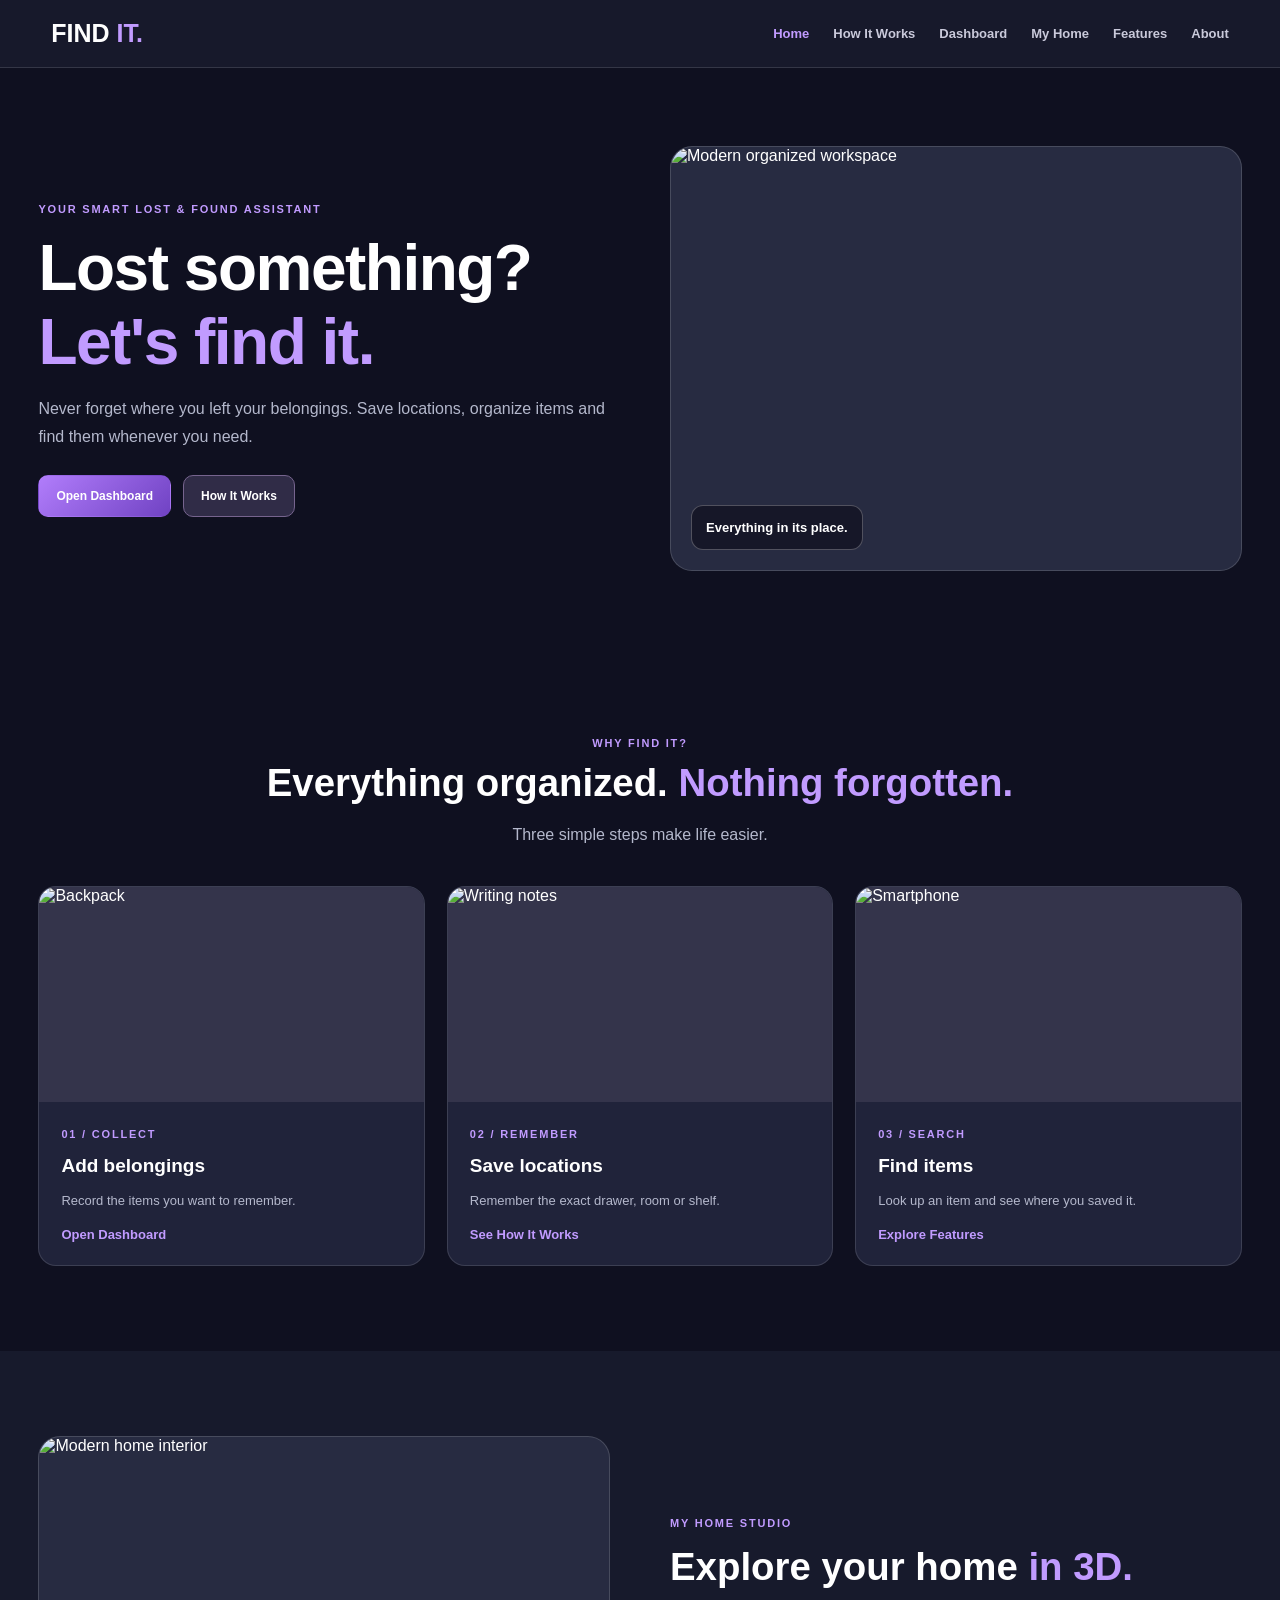
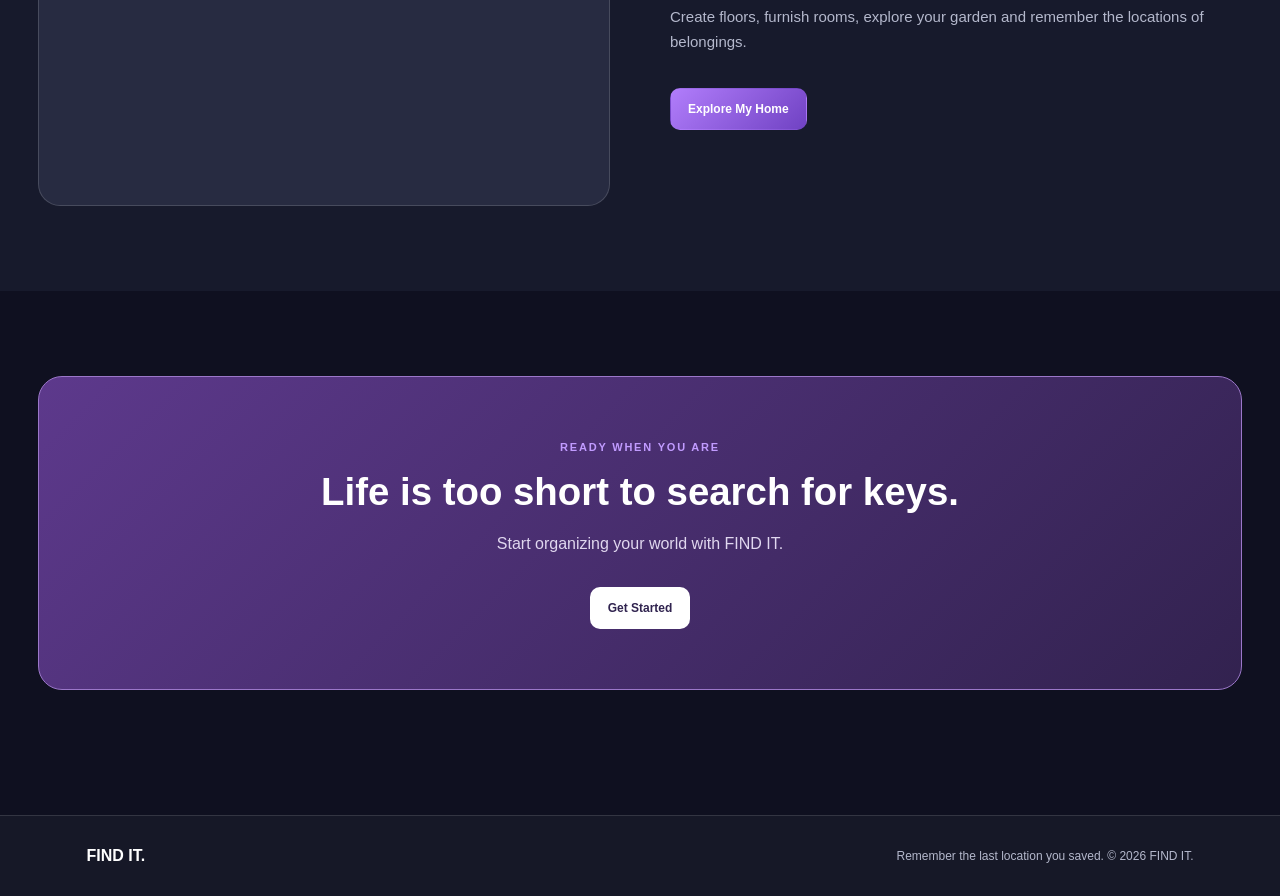
==== commit d92c3fc0: "A A" ====
--- a/index.html
+++ b/index.html
@@ -5,320 +5,91 @@
   <meta charset="UTF-8">
   <meta name="viewport" content="width=device-width, initial-scale=1">
   <title>FIND IT | Home</title>
-  <link rel="stylesheet" href="https://cdn.jsdelivr.net/npm/bootstrap@5.3.3/dist/css/bootstrap.min.css">
   <link rel="stylesheet" href="style.css">
 </head>
 <body data-page="home">
+  <div id="site-header"></div>
 
-<div id="site-header"></div>
-<div class="scroll-progress" id="scrollProgress"></div>
+  <main>
+    <section class="hero container">
+      <div class="hero-copy">
+        <span class="eyebrow">YOUR SMART LOST & FOUND ASSISTANT</span>
+        <h1>Lost something? <em>Let's find it.</em></h1>
+        <p>Never forget where you left your belongings. Save locations, organize items and find them whenever you need.</p>
+        <div class="actions">
+          <a href="dashboard.html" class="btn primary">Open Dashboard</a>
+          <a href="how.html" class="btn outline">How It Works</a>
+        </div>
+      </div>
+      <div class="hero-photo">
+        <img src="https://images.unsplash.com/photo-1497366754035-f200968a6e72?auto=format&fit=crop&w=1200&q=85" alt="Modern organized workspace">
+        <div class="photo-caption">Everything in its place.</div>
+      </div>
+    </section>
 
-<main>
-
-  <section class="hero home-hero">
-    <div class="glow glow-one"></div>
-    <div class="glow glow-two"></div>
-    <div class="grid-background"></div>
-
-    <div class="container position-relative">
-      <div class="row align-items-center g-5">
-
-        <div class="col-lg-6">
-          <div class="hero-content">
-            <p class="eyebrow animate-down">
-              ✦ THE SMART WAY TO STAY ORGANIZED
-            </p>
-
-            <h1 class="hero-title">
-              <span class="line-appear">Lost something?</span>
-              <span class="gradient-text line-appear delay-one">
-                Let's find it.
-              </span>
-            </h1>
-
-            <p class="hero-description animate-up">
-              Your keys, headphones, wallet and everything else.
-              FIND IT remembers the locations you save so
-              you can spend less time searching and more time living.
-            </p>
-
-            <div class="d-flex flex-wrap gap-3 animate-up">
-              <a href="dashboard.html" class="btn btn-glow btn-lg">
-                Open Dashboard ↗
-              </a>
-              <a href="how.html" class="btn btn-outline-custom btn-lg">
-                How It Works →
-              </a>
-            </div>
-
-            <div class="hero-highlights animate-up">
-              <span>✦ Simple</span>
-              <span>✦ Fast</span>
-              <span>✦ Organized</span>
-            </div>
-          </div>
-        </div>
-
-        <div class="col-lg-6">
-          <div class="hero-scene animate-right">
-            <div class="orbit orbit-large"></div>
-            <div class="orbit orbit-small"></div>
-
-            <div class="floating-tag tag-top">
-              📍 Location Saved
-            </div>
-
-            <div class="floating-tag tag-bottom">
-              ✅ Item Found!
-            </div>
-
-            <div class="dashboard-preview tilt-card">
-              <div class="preview-header">
-                <span>✦ MY COLLECTION</span>
-                <span>● ● ●</span>
-              </div>
-
-              <h3>Everything in place.</h3>
-              <p class="muted">Your personal item vault</p>
-
-              <div class="preview-search">
-                🔍 Search your belongings...
-              </div>
-
-              <div class="preview-item">
-                <div class="item-emoji">🔑</div>
-                <div>
-                  <strong>House Keys</strong>
-                  <small>Living Room · Drawer</small>
-                </div>
-                <span class="check">✓</span>
-              </div>
-
-              <div class="preview-item">
-                <div class="item-emoji">🎧</div>
-                <div>
-                  <strong>Headphones</strong>
-                  <small>Bedroom · Desk</small>
-                </div>
-                <span class="check">✓</span>
-              </div>
-
-              <div class="preview-item">
-                <div class="item-emoji">📱</div>
-                <div>
-                  <strong>Phone Charger</strong>
-                  <small>Office · Shelf</small>
-                </div>
-                <span class="check">✓</span>
-              </div>
-
-              <div class="preview-footer">
-                <span>● All locations saved</span>
-                <span>03 ITEMS</span>
-              </div>
-            </div>
-          </div>
-        </div>
-
+    <section class="section container">
+      <div class="section-heading">
+        <span class="eyebrow">WHY FIND IT?</span>
+        <h2>Everything organized. <em>Nothing forgotten.</em></h2>
+        <p>Three simple steps make life easier.</p>
       </div>
 
-      <a href="#discover" class="scroll-down">
-        <span>SCROLL TO EXPLORE</span>
-        <span class="scroll-arrow">↓</span>
-      </a>
-    </div>
-  </section>
+      <div class="cards three">
+        <article class="card">
+          <img src="https://images.unsplash.com/photo-1553062407-98eeb64c6a62?auto=format&fit=crop&w=800&q=85" alt="Backpack">
+          <div class="card-body">
+            <span class="eyebrow">01 / COLLECT</span>
+            <h3>Add belongings</h3>
+            <p>Record the items you want to remember.</p>
+            <a href="dashboard.html">Open Dashboard</a>
+          </div>
+        </article>
+        <article class="card">
+          <img src="https://images.unsplash.com/photo-1455390582262-044cdead277a?auto=format&fit=crop&w=800&q=85" alt="Writing notes">
+          <div class="card-body">
+            <span class="eyebrow">02 / REMEMBER</span>
+            <h3>Save locations</h3>
+            <p>Remember the exact drawer, room or shelf.</p>
+            <a href="how.html">See How It Works</a>
+          </div>
+        </article>
+        <article class="card">
+          <img src="https://images.unsplash.com/photo-1512941937669-90a1b58e7e9d?auto=format&fit=crop&w=800&q=85" alt="Smartphone">
+          <div class="card-body">
+            <span class="eyebrow">03 / SEARCH</span>
+            <h3>Find items</h3>
+            <p>Look up an item and see where you saved it.</p>
+            <a href="features.html">Explore Features</a>
+          </div>
+        </article>
+      </div>
+    </section>
 
-  <section class="process-strip">
-    <div class="container">
-      <div class="row g-4 text-center">
-        <div class="col-md-4 reveal-left">
-          <strong>01.</strong> Add your item
+    <section class="section alt">
+      <div class="container feature-split">
+        <div class="feature-photo">
+          <img src="https://images.unsplash.com/photo-1484154218962-a197022b5858?auto=format&fit=crop&w=1100&q=85" alt="Modern home interior">
         </div>
-        <div class="col-md-4 reveal-up">
-          <strong>02.</strong> Save its location
-        </div>
-        <div class="col-md-4 reveal-right">
-          <strong>03.</strong> Find it again
+        <div>
+          <span class="eyebrow">MY HOME STUDIO</span>
+          <h2>Explore your home <em>in 3D.</em></h2>
+          <p>Create floors, furnish rooms, explore your garden and remember the locations of belongings.</p>
+          <a href="myhome.html" class="btn primary">Explore My Home</a>
         </div>
       </div>
-    </div>
-  </section>
+    </section>
 
-  <section class="section-space" id="discover">
-    <div class="container">
+    <section class="section container">
+      <div class="cta">
+        <span class="eyebrow">READY WHEN YOU ARE</span>
+        <h2>Life is too short to search for keys.</h2>
+        <p>Start organizing your world with FIND IT.</p>
+        <a href="dashboard.html" class="btn light">Get Started</a>
+      </div>
+    </section>
+  </main>
 
-      <div class="section-heading reveal-zoom">
-        <p class="section-label">DISCOVER FIND IT</p>
-        <h2>
-          More than a website.
-          <span class="gradient-text">Your everyday helper.</span>
-        </h2>
-        <p>Everything you need to remember where things belong.</p>
-      </div>
-
-      <div class="row g-4">
-
-        <div class="col-lg-4">
-          <a href="dashboard.html"
-             class="feature-card tilt-card reveal-left">
-            <div class="card-top">
-              <span>01 / ORGANIZE</span>
-              <span>↗</span>
-            </div>
-            <div class="feature-icon">📦</div>
-            <h3>Save Your Items</h3>
-            <p>
-              Create your own collection of belongings
-              with categories, locations and notes.
-            </p>
-            <span class="card-link">Open Dashboard →</span>
-          </a>
-        </div>
-
-        <div class="col-lg-4">
-          <a href="how.html"
-             class="feature-card tilt-card reveal-up">
-            <div class="card-top">
-              <span>02 / REMEMBER</span>
-              <span>↗</span>
-            </div>
-            <div class="feature-icon">📍</div>
-            <h3>Remember Locations</h3>
-            <p>
-              Stop guessing where things are.
-              Record the last place you put them.
-            </p>
-            <span class="card-link">Explore The Process →</span>
-          </a>
-        </div>
-
-        <div class="col-lg-4">
-          <a href="features.html"
-             class="feature-card tilt-card reveal-right">
-            <div class="card-top">
-              <span>03 / DISCOVER</span>
-              <span>↗</span>
-            </div>
-            <div class="feature-icon">🔎</div>
-            <h3>Search Instantly</h3>
-            <p>
-              Filter your collection, search by name
-              and quickly check saved locations.
-            </p>
-            <span class="card-link">Discover Features →</span>
-          </a>
-        </div>
-
-      </div>
-    </div>
-  </section>
-
-  <section class="section-space section-purple">
-    <div class="container">
-      <div class="row align-items-center g-5">
-
-        <div class="col-lg-6 reveal-left">
-          <p class="section-label">YOUR OWN LITTLE UNIVERSE</p>
-
-          <h2 class="section-title">
-            Keep everything
-            <span class="gradient-text">in your orbit.</span>
-          </h2>
-
-          <p class="section-description">
-            Every important item deserves a place.
-            FIND IT helps you build a personal collection
-            with a beautiful, easy-to-use dashboard.
-          </p>
-
-          <a href="dashboard.html" class="btn btn-glow btn-lg">
-            Start Organizing ↗
-          </a>
-        </div>
-
-        <div class="col-lg-6 reveal-right">
-          <div class="magic-scene">
-            <div class="orbit orbit-large"></div>
-            <div class="orbit orbit-small"></div>
-
-            <div class="magic-center">🔍</div>
-
-            <div class="magic-item magic-one">🔑</div>
-            <div class="magic-item magic-two">🎧</div>
-            <div class="magic-item magic-three">📱</div>
-            <div class="magic-item magic-four">👛</div>
-            <div class="magic-item magic-five">⌚</div>
-          </div>
-        </div>
-
-      </div>
-    </div>
-  </section>
-
-  <section class="section-space">
-    <div class="container">
-      <div class="section-heading reveal-up">
-        <p class="section-label">WHY IT MATTERS</p>
-        <h2>
-          Less searching.
-          <span class="gradient-text">More living.</span>
-        </h2>
-      </div>
-
-      <div class="row g-4 text-center">
-        <div class="col-md-4 reveal-left">
-          <div class="stat-showcase">
-            <div class="stat-visual">⚡</div>
-            <h3>Quick</h3>
-            <p>Find your saved information in a few clicks.</p>
-          </div>
-        </div>
-
-        <div class="col-md-4 reveal-up">
-          <div class="stat-showcase">
-            <div class="stat-visual">🎯</div>
-            <h3>Focused</h3>
-            <p>Stay organized without unnecessary complexity.</p>
-          </div>
-        </div>
-
-        <div class="col-md-4 reveal-right">
-          <div class="stat-showcase">
-            <div class="stat-visual">💜</div>
-            <h3>Personal</h3>
-            <p>A collection that belongs to your local profile.</p>
-          </div>
-        </div>
-      </div>
-    </div>
-  </section>
-
-  <section class="section-space">
-    <div class="container">
-      <div class="cta-card reveal-zoom">
-        <div class="cta-glow"></div>
-        <p class="section-label">YOUR STUFF. YOUR SPACE.</p>
-
-        <h2>
-          Life's too short
-          <span class="gradient-text">to search for keys.</span>
-        </h2>
-
-        <p>Turn “Where did I put it?” into “Found it!”</p>
-
-        <a href="dashboard.html" class="btn btn-light btn-lg">
-          Get Started Free ↗
-        </a>
-      </div>
-    </div>
-  </section>
-
-</main>
-
-<div id="site-footer"></div>
-
-<script src="https://cdn.jsdelivr.net/npm/bootstrap@5.3.3/dist/js/bootstrap.bundle.min.js"></script>
-<script src="main.js"></script>
+  <div id="site-footer"></div>
+  <script src="main.js"></script>
 </body>
 </html>
--- a/style.css
+++ b/style.css
@@ -1,15 +1,13 @@
-
-@import url("https://fonts.googleapis.com/css2?family=Inter:wght@400;500;600;700;800;900&display=swap");
 
 :root {
-  --bg: #090b18;
-  --surface: #171b33;
-  --surface2: #24213e;
-  --purple: #9364f6;
-  --purple-light: #c4aaff;
+  --bg: #0f1020;
+  --panel: #1d2035;
+  --panel-light: #282b43;
+  --purple: #9e70ee;
+  --purple-bright: #c19bff;
   --text: #ffffff;
-  --muted: #abb6d2;
-  --border: #ffffff22;
+  --muted: #b4b8cc;
+  --border: #ffffff20;
 }
 
 * {
@@ -18,1754 +16,1112 @@
 
 html {
   scroll-behavior: smooth;
-  scroll-padding-top: 90px;
 }
 
 body {
   margin: 0;
+  font-family: Arial, Helvetica, sans-serif;
   background: var(--bg);
   color: var(--text);
-  font-family: Inter, Arial, sans-serif;
-  overflow-x: hidden;
+}
+
+body, button, input, textarea, select {
+  font-family: Arial, Helvetica, sans-serif;
+}
+
+button, a {
+  -webkit-tap-highlight-color: transparent;
+}
+
+button {
+  cursor: pointer;
+}
+
+button:disabled {
+  cursor: not-allowed;
+  opacity: .5;
+}
+
+[hidden] {
+  display: none !important;
 }
 
 a {
+  color: inherit;
   text-decoration: none;
 }
 
-button, input, textarea, select {
-  font-family: inherit;
-}
-
-button:focus-visible,
-a:focus-visible,
-input:focus-visible {
-  outline: 2px solid #d9c8ff;
-  outline-offset: 3px;
-}
-
-::selection {
-  background: #9064e9;
-  color: white;
-}
-
-.scroll-progress {
-  position: fixed;
-  top: 0;
-  left: 0;
-  width: 0;
-  height: 3px;
-  z-index: 3000;
-  background: linear-gradient(90deg, #9564ff, #f0d3ff);
-  box-shadow: 0 0 18px #a77aff;
-  pointer-events: none;
-}
-
-.site-nav {
-  min-height: 86px;
-  background: #0c1021ed;
-  backdrop-filter: blur(22px);
+img {
+  display: block;
+  max-width: 100%;
+}
+
+.container {
+  width: min(1400px, 94%);
+  margin: 0 auto;
+}
+
+h1, h2, h3, p {
+  overflow-wrap: break-word;
+}
+
+h1, h2, h3 {
+  line-height: 1.15;
+}
+
+h1 {
+  font-size: clamp(38px, 5vw, 68px);
+  letter-spacing: -1.5px;
+}
+
+h2 {
+  font-size: clamp(27px, 3vw, 43px);
+}
+
+h3 {
+  font-size: 19px;
+}
+
+p {
+  line-height: 1.7;
+}
+
+em {
+  font-style: normal;
+  color: var(--purple-bright);
+}
+
+.muted, .hint {
+  color: var(--muted);
+}
+
+.eyebrow {
+  display: inline-block;
+  color: var(--purple-bright);
+  font-size: 11px;
+  font-weight: 800;
+  letter-spacing: 1.8px;
+  text-transform: uppercase;
+}
+
+#site-header {
+  position: relative;
+  z-index: 20;
+}
+
+.site-navbar {
+  display: flex;
+  align-items: center;
+  justify-content: space-between;
+  gap: 20px;
+  padding: 19px 4%;
+  background: #17192b;
   border-bottom: 1px solid var(--border);
-  transition: box-shadow .3s, background .3s;
-}
-
-.site-nav.scrolled {
-  background: #090c18f5;
-  box-shadow: 0 15px 45px #0007;
-}
-
-.brand {
-  display: flex;
-  align-items: center;
-  gap: 9px;
-  color: white !important;
-  font-size: 24px;
+}
+
+.site-brand {
+  font-size: 25px;
   font-weight: 900;
-}
-
-.brand img {
-  width: 58px;
-  height: 58px;
-  object-fit: contain;
-  transition: transform .4s;
-}
-
-.brand:hover img {
-  transform: rotate(-10deg) scale(1.14);
-}
-
-.brand span,
-.site-footer h3 span {
-  color: var(--purple-light);
-}
-
-.site-nav .nav-link {
-  color: #b9c2dd;
-  font-size: 14px;
-  font-weight: 600;
-  padding: 10px 12px !important;
-  transition: color .25s, transform .25s;
-}
-
-.site-nav .nav-link:hover,
-.site-nav .nav-link.active {
-  color: var(--purple-light);
-  transform: translateY(-2px);
-}
-
-.btn-glow {
-  background: linear-gradient(135deg, #a56dff, #6942d9);
-  border: 1px solid transparent;
-  border-radius: 12px;
-  color: white;
-  padding: 12px 24px;
-  font-weight: 750;
-  transition: transform .3s, box-shadow .3s, background .3s;
-}
-
-.btn-glow:hover {
-  color: white;
-  transform: translateY(-5px);
-  box-shadow: 0 15px 40px #8b5cf677;
-}
-
-.btn-outline-custom {
-  background: #ffffff0b;
-  border: 1px solid #9b80cf;
-  color: white;
-  border-radius: 12px;
-  padding: 11px 23px;
+  white-space: nowrap;
+}
+
+.site-brand span {
+  color: var(--purple-bright);
+}
+
+.site-links {
+  display: flex;
+  align-items: center;
+  flex-wrap: wrap;
+  gap: 24px;
+}
+
+.site-links a {
+  color: #c9c9da;
+  font-size: 13px;
   font-weight: 700;
-  transition: .3s;
-}
-
-.btn-outline-custom:hover {
-  background: #9265e933;
-  color: white;
-  border-color: #d3bcff;
-  transform: translateY(-4px);
-}
-
-.avatar-button {
+  transition: color .2s;
+}
+
+.site-links a:hover,
+.site-links a.active {
+  color: var(--purple-bright);
+}
+
+.site-footer {
+  margin-top: 40px;
+  background: #161827;
+  border-top: 1px solid var(--border);
+  padding: 30px 4%;
+}
+
+.site-footer .container {
+  display: flex;
+  align-items: center;
+  justify-content: space-between;
+  gap: 15px;
+  flex-wrap: wrap;
+}
+
+.site-footer p {
+  color: var(--muted);
+  font-size: 12px;
+  margin: 0;
+}
+
+.hero {
+  min-height: 580px;
   display: grid;
-  place-items: center;
+  grid-template-columns: 1fr 1fr;
+  align-items: center;
+  gap: 60px;
+  padding-top: 60px;
+  padding-bottom: 60px;
+}
+
+.hero-copy h1 {
+  margin: 15px 0;
+}
+
+.hero-copy p,
+.subhero p {
+  color: var(--muted);
+  font-size: 16px;
+  max-width: 580px;
+}
+
+.hero-photo,
+.feature-photo {
   position: relative;
   overflow: hidden;
-  width: 49px;
-  height: 49px;
-  border-radius: 50%;
-  border: 2px solid #baa0ff;
-  background: linear-gradient(135deg, #a16cff, #633ecb);
-  color: white;
-  font-size: 21px;
-  font-weight: 800;
-  transition: transform .3s, box-shadow .3s;
-}
-
-.avatar-button:hover {
-  transform: scale(1.1);
-  box-shadow: 0 0 30px #9064ff77;
-}
-
-.avatar-button::after {
-  display: none;
-}
-
-.avatar-photo {
-  display: none;
-  position: absolute;
-  inset: 0;
+  border-radius: 22px;
+  background: #272b41;
+  border: 1px solid #ffffff26;
+}
+
+.hero-photo {
+  height: 425px;
+}
+
+.hero-photo img,
+.feature-photo img {
   width: 100%;
   height: 100%;
   object-fit: cover;
-}
-
-.user-menu {
-  min-width: 295px;
-  background: #1b203a;
-  border: 1px solid #795eae;
-  border-radius: 17px;
-  padding: 13px;
+  object-position: center;
+}
+
+.photo-caption {
+  position: absolute;
+  left: 20px;
+  bottom: 20px;
+  background: #151525d9;
+  border: 1px solid #ffffff40;
+  border-radius: 12px;
+  padding: 14px;
+  font-size: 13px;
+  font-weight: 800;
+}
+
+.actions {
+  display: flex;
+  flex-wrap: wrap;
+  gap: 12px;
+  margin-top: 25px;
+}
+
+.btn {
+  min-height: 42px;
+  padding: 12px 17px;
+  border: 1px solid transparent;
+  border-radius: 10px;
+  font-size: 12px;
+  font-weight: 800;
   color: white;
-  box-shadow: 0 25px 75px #0009;
-  animation: menuEnter .25s ease;
-}
-
-.user-menu .dropdown-item {
-  color: #eee5ff;
+  display: inline-flex;
+  justify-content: center;
+  align-items: center;
+  gap: 7px;
+  text-align: center;
+  transition: transform .2s, background .2s;
+}
+
+.btn:hover {
+  transform: translateY(-2px);
+}
+
+.primary {
+  background: linear-gradient(135deg, #b17dfb, #7042c3);
+  color: white;
+}
+
+.outline {
+  background: #302c47;
+  border-color: #76648e;
+  color: white;
+}
+
+.danger {
+  background: #703248;
+  border-color: #a95972;
+  color: white;
+}
+
+.light {
+  background: white;
+  color: #30234f;
+}
+
+.full {
+  width: 100%;
+  margin-top: 12px;
+}
+
+.section {
+  padding-top: 85px;
+  padding-bottom: 85px;
+}
+
+.alt {
+  background: #171a2c;
+}
+
+.section-heading {
+  text-align: center;
+  margin-bottom: 38px;
+}
+
+.section-heading h2 {
+  margin: 10px auto 12px;
+}
+
+.section-heading p {
+  color: var(--muted);
+}
+
+.cards {
+  display: grid;
+  gap: 22px;
+}
+
+.cards.three {
+  grid-template-columns: repeat(3, minmax(0, 1fr));
+}
+
+.card {
+  min-width: 0;
+  overflow: hidden;
+  background: #20233a;
+  border: 1px solid var(--border);
+  border-radius: 18px;
+  transition: transform .25s, border-color .25s;
+}
+
+.card:hover {
+  transform: translateY(-5px);
+  border-color: #aa84e8;
+}
+
+.card > img {
+  width: 100%;
+  height: 215px;
+  object-fit: cover;
+  object-position: center;
+  background: #34344b;
+}
+
+.card-body {
+  padding: 22px;
+}
+
+.card-body h3 {
+  margin: 13px 0 10px;
+}
+
+.card-body p {
+  font-size: 13px;
+  color: var(--muted);
+}
+
+.card-body a {
+  color: var(--purple-bright);
+  font-size: 13px;
+  font-weight: bold;
+}
+
+.feature-split {
+  display: grid;
+  grid-template-columns: repeat(2, minmax(0, 1fr));
+  gap: 60px;
+  align-items: center;
+}
+
+.feature-split h2 {
+  margin: 14px 0;
+}
+
+.feature-split p {
+  color: var(--muted);
+  font-size: 15px;
+}
+
+.feature-photo {
+  height: 370px;
+}
+
+.feature-split .btn {
+  margin-top: 18px;
+}
+
+.cta {
+  padding: 60px 25px;
+  text-align: center;
+  background: linear-gradient(135deg, #5d398c, #32224f);
+  border: 1px solid #9b77c9;
+  border-radius: 24px;
+}
+
+.cta h2 {
+  margin: 15px auto;
+}
+
+.cta p {
+  color: #e0d7ef;
+}
+
+.cta .btn {
+  margin-top: 13px;
+}
+
+.subhero {
+  padding-top: 75px;
+  padding-bottom: 65px;
+  text-align: center;
+}
+
+.subhero h1 {
+  margin: 15px 0;
+}
+
+.subhero p {
+  margin: auto;
+}
+
+.subhero.compact {
+  padding-top: 35px;
+  padding-bottom: 30px;
+}
+
+.surface {
+  background: var(--panel);
+  border: 1px solid var(--border);
+  border-radius: 18px;
+  padding: 22px;
+}
+
+input, textarea, select {
+  display: block;
+  width: 100%;
+  min-width: 0;
+  background: #111629;
+  border: 1px solid #625a79;
+  border-radius: 10px;
+  color: white;
+  padding: 12px;
+  font-size: 13px;
+}
+
+input:focus, textarea:focus, select:focus {
+  outline: 2px solid #9672d1;
+  outline-offset: 1px;
+}
+
+textarea {
+  resize: vertical;
+  line-height: 1.6;
+}
+
+select option {
+  background: #1d2035;
+}
+
+label {
+  display: block;
+  font-size: 12px;
+  font-weight: 800;
+  color: #ded5ef;
+  margin: 13px 0 7px;
+}
+
+.form-stack {
+  display: flex;
+  flex-direction: column;
+  gap: 5px;
+}
+
+.form-stack .btn {
+  margin-top: 15px;
+}
+
+.feedback {
+  color: #d5b8ff;
+  background: #392b55;
   border-radius: 10px;
   padding: 12px;
-  white-space: normal;
-}
-
-.user-menu .dropdown-item:hover {
-  background: #8355e933;
-  color: white;
-}
-
-.account-name,
-.account-email {
+  font-size: 12px;
+  line-height: 1.6;
+  margin-top: 15px;
   overflow-wrap: anywhere;
 }
 
-.account-email {
+.feedback:empty {
+  display: none;
+}
+
+.faq {
+  background: #20233a;
+  border: 1px solid var(--border);
+  border-radius: 13px;
+  padding: 20px;
+  margin-bottom: 12px;
+}
+
+.faq summary {
+  cursor: pointer;
+  font-weight: 800;
+}
+
+.faq p {
+  color: var(--muted);
+  font-size: 13px;
+}
+
+.dashboard-page {
+  min-height: 85vh;
+}
+
+.dashboard-stats,
+.home-stats {
+  display: grid;
+  grid-template-columns: repeat(3, minmax(0, 1fr));
+  gap: 13px;
+}
+
+.stat,
+.home-stats > div {
+  background: #20233a;
+  border: 1px solid var(--border);
+  border-radius: 14px;
+  padding: 20px;
+  text-align: center;
+}
+
+.stat span,
+.home-stats span {
+  display: block;
   color: var(--muted);
   font-size: 12px;
 }
 
-.hero {
-  position: relative;
-  isolation: isolate;
-  min-height: 760px;
-  display: flex;
-  align-items: center;
-  overflow: hidden;
-  padding: 170px 0 100px;
-  background: linear-gradient(130deg, #0c1020, #1e153d);
-}
-
-.inner-hero {
-  min-height: 640px;
-}
-
-.glow {
-  position: absolute;
-  z-index: -1;
-  width: 430px;
-  height: 430px;
-  border-radius: 50%;
-  background: #8954ea;
-  filter: blur(140px);
-  opacity: .25;
-  pointer-events: none;
-  animation: glowMove 10s ease-in-out infinite alternate;
-}
-
-.glow-one {
-  left: -190px;
-  top: 150px;
-}
-
-.glow-two {
-  right: -170px;
-  bottom: -120px;
-  animation-delay: -4s;
-}
-
-.grid-background {
-  position: absolute;
-  inset: 0;
-  opacity: .1;
-  background-image:
-    linear-gradient(#a78bfa55 1px, transparent 1px),
-    linear-gradient(90deg, #a78bfa55 1px, transparent 1px);
-  background-size: 75px 75px;
-  mask-image: linear-gradient(to bottom, transparent, black, transparent);
-  pointer-events: none;
-}
-
-.eyebrow,
-.section-label,
-.kicker {
-  color: var(--purple-light);
-  font-size: 12px;
-  letter-spacing: 1.7px;
-  font-weight: 800;
-}
-
-.eyebrow {
-  display: inline-block;
-  border: 1px solid #a88aff55;
-  border-radius: 40px;
-  background: #9066df18;
-  padding: 11px 16px;
-  margin-bottom: 24px;
-  animation: badgePulse 4s infinite;
-}
-
-.hero-title {
-  font-size: clamp(43px, 5.5vw, 77px);
-  font-weight: 900;
-  letter-spacing: -3px;
-  line-height: 1.12;
-  margin-bottom: 27px;
-}
-
-.hero-title > span,
-.section-heading h2 > span,
-.section-title > span,
-.cta-card h2 > span {
+.stat strong,
+.home-stats strong {
   display: block;
-}
-
-.gradient-text {
-  background: linear-gradient(
-    90deg,
-    #a978ff,
-    #ffffff,
-    #9767ff,
-    #e5d4ff,
-    #a978ff
-  );
-  background-size: 300%;
-  background-clip: text;
-  -webkit-background-clip: text;
-  -webkit-text-fill-color: transparent;
-  animation: gradientMove 7s linear infinite;
-}
-
-.hero-description,
-.section-description {
-  max-width: 550px;
-  color: var(--muted);
-  font-size: 16px;
-  line-height: 1.95;
-  margin-bottom: 32px;
-}
-
-.hero-highlights {
-  display: flex;
-  flex-wrap: wrap;
-  gap: 22px;
-  color: #c5b7e7;
-  font-size: 12px;
-  margin-top: 30px;
-}
-
-.showcase-scene,
-.hero-scene,
-.magic-scene {
-  min-height: 470px;
-  position: relative;
-  display: flex;
-  align-items: center;
-  justify-content: center;
-  perspective: 1100px;
-}
-
-.orbit {
-  position: absolute;
-  border-radius: 50%;
-  border: 1px dashed #b89aff66;
-  pointer-events: none;
-  animation: rotateOrbit 23s linear infinite;
-}
-
-.orbit-large {
-  width: 445px;
-  height: 445px;
-}
-
-.orbit-small {
-  width: 330px;
-  height: 330px;
-  animation-direction: reverse;
-  animation-duration: 16s;
-}
-
-.dashboard-preview {
-  width: min(100%, 430px);
-  position: relative;
-  z-index: 2;
-  border-radius: 25px;
-  border: 1px solid #b193ff66;
-  background: linear-gradient(145deg, #292445ef, #151b35f5);
-  padding: 27px;
-  box-shadow: 0 35px 90px #0009;
-  backdrop-filter: blur(20px);
-  transform-style: preserve-3d;
-  animation: dashboardFloat 7s ease-in-out infinite;
-  transition: transform .2s, box-shadow .3s;
-}
-
-.dashboard-preview:hover {
-  box-shadow: 0 40px 95px #8655e855;
-}
-
-.preview-header,
-.preview-footer {
-  display: flex;
+  font-size: 30px;
+  margin-top: 7px;
+}
+
+.dashboard-grid {
+  display: grid;
+  grid-template-columns: 360px minmax(0, 1fr);
+  gap: 20px;
+  align-items: start;
+  margin-top: 22px;
+}
+
+.dashboard-toolbar {
+  display: flex;
+  align-items: center;
   justify-content: space-between;
-  color: #c0acf7;
-  font-size: 11px;
-  letter-spacing: 1px;
-}
-
-.preview-header {
-  margin-bottom: 25px;
-}
-
-.dashboard-preview h3 {
-  font-size: 23px;
-  font-weight: 800;
-}
-
-.muted {
-  color: var(--muted);
-}
-
-.dashboard-preview .muted {
+  gap: 16px;
+}
+
+.dashboard-toolbar input {
+  max-width: 250px;
+}
+
+.saved-items,
+.room-list {
+  display: flex;
+  flex-direction: column;
+  gap: 10px;
+  margin-top: 15px;
+}
+
+.saved-item,
+.room-entry {
+  display: flex;
+  align-items: center;
+  justify-content: space-between;
+  gap: 12px;
+  border-radius: 11px;
+  border: 1px solid #625a7d;
+  background: #292c43;
+  padding: 12px;
+}
+
+.saved-item strong,
+.room-entry strong {
   font-size: 13px;
 }
 
-.preview-search {
-  padding: 14px;
-  margin: 22px 0;
-  border: 1px solid #41466c;
-  border-radius: 11px;
-  background: #0c122a;
-  color: #9faacc;
-  font-size: 13px;
-}
-
-.preview-item {
-  display: flex;
-  align-items: center;
-  gap: 13px;
-  padding: 12px;
-  margin: 11px 0;
-  background: #ffffff0c;
-  border: 1px solid #ffffff14;
-  border-radius: 12px;
-  transition: transform .3s, background .3s;
-}
-
-.preview-item:hover {
-  transform: translateX(8px);
-  background: #8b63e533;
-}
-
-.item-emoji {
-  width: 45px;
-  height: 45px;
-  display: grid;
-  place-items: center;
-  border-radius: 12px;
-  background: #9064ec30;
-  font-size: 24px;
-  flex-shrink: 0;
-}
-
-.preview-item strong,
-.preview-item small {
+.saved-item small {
   display: block;
-}
-
-.preview-item strong {
-  font-size: 13px;
-}
-
-.preview-item small {
   color: var(--muted);
   font-size: 11px;
   margin-top: 5px;
-}
-
-.check {
-  color: #86efac;
-  margin-left: auto;
-}
-
-.preview-footer {
+  line-height: 1.5;
+}
+
+.item-actions {
+  display: flex;
+  gap: 6px;
+  flex-wrap: wrap;
+}
+
+.item-actions button,
+.room-entry button {
+  border: none;
+  background: #7853b9;
+  color: white;
+  border-radius: 8px;
+  padding: 8px 10px;
+  font-size: 11px;
+}
+
+.item-actions button.delete {
+  background: #813b52;
+}
+
+/* MY HOME */
+
+.home-page {
+  padding-bottom: 50px;
+}
+
+.home-layout {
+  display: grid;
+  grid-template-columns: 280px minmax(0, 1fr) 265px;
+  align-items: start;
+  gap: 15px;
+}
+
+.home-sidebar {
+  min-width: 0;
+}
+
+.home-sidebar h2 {
+  font-size: 20px;
+  margin: 0 0 12px;
+}
+
+.home-sidebar h3 {
+  font-size: 13px;
+  color: var(--purple-bright);
   margin-top: 22px;
-  color: var(--muted);
-}
-
-.floating-tag {
-  position: absolute;
-  z-index: 3;
-  padding: 14px 19px;
-  background: #2b2548ed;
-  border: 1px solid #b28bff88;
+}
+
+.home-sidebar p {
+  font-size: 12px;
+}
+
+.separator {
+  height: 1px;
+  background: #ffffff22;
+  margin: 22px 0;
+}
+
+.two,
+.inline-field,
+.view-toolbar {
+  display: flex;
+  gap: 8px;
+}
+
+.two {
+  margin-top: 12px;
+}
+
+.two .btn {
+  flex: 1;
+}
+
+.inline-field input {
+  flex: 1;
+}
+
+.edit-box {
+  margin-top: 15px;
+  padding: 15px;
+  border: 1px solid #9674c9;
   border-radius: 13px;
-  box-shadow: 0 16px 38px #0008;
-  font-size: 13px;
-  animation: floatObject 5s ease-in-out infinite;
-}
-
-.tag-top {
-  right: 0;
-  top: 5%;
-}
-
-.tag-bottom {
-  left: 0;
-  bottom: 5%;
-  animation-delay: -2.5s;
-}
-
-.scroll-down {
-  display: flex;
-  flex-direction: column;
-  align-items: center;
-  gap: 9px;
-  width: max-content;
-  color: #b8a4ee;
+  background: #322b49;
+}
+
+.home-main {
+  min-width: 0;
+}
+
+.view-toolbar {
+  flex-wrap: wrap;
+  margin-bottom: 12px;
+}
+
+.view-btn {
+  background: #282b44;
+  color: white;
+  border: 1px solid #5e5478;
+  border-radius: 9px;
+  padding: 11px 12px;
   font-size: 11px;
-  letter-spacing: 2px;
-  margin: 65px auto 0;
-}
-
-.scroll-arrow {
-  font-size: 25px;
-  animation: scrollBounce 1.5s ease-in-out infinite;
-}
-
-.process-strip {
-  padding: 34px 0;
-  background: #111529;
-  border-top: 1px solid var(--border);
-  border-bottom: 1px solid var(--border);
-  color: #ded9f1;
-}
-
-.process-strip strong {
-  color: #bda4ff;
-  margin-right: 10px;
-}
-
-.section-space {
-  padding: 105px 0;
-}
-
-.section-purple {
-  background: linear-gradient(130deg, #16122b, #2a1a4e);
-}
-
-.section-heading {
-  max-width: 840px;
-  margin: 0 auto 55px;
-  text-align: center;
-}
-
-.section-heading h2,
-.section-title {
-  font-size: clamp(33px, 4.5vw, 54px);
-  font-weight: 900;
-  line-height: 1.2;
-  letter-spacing: -2px;
-  margin: 15px 0 20px;
-}
-
-.section-heading > p:last-child {
-  color: var(--muted);
-  line-height: 1.8;
-}
-
-.feature-card {
+  font-weight: 800;
+}
+
+.view-btn.active,
+.view-btn:hover {
+  background: #7650c4;
+}
+
+.home-viewer {
   position: relative;
-  display: flex;
-  flex-direction: column;
-  min-height: 350px;
-  height: 100%;
-  padding: 30px;
+  height: 580px;
+  background: #a1bd95;
+  border-radius: 19px;
   overflow: hidden;
-  background: linear-gradient(145deg, #20223f, #14192f);
-  border: 1px solid #494164;
-  border-radius: 22px;
-  color: white;
-  transform-style: preserve-3d;
-  transition: transform .2s, border-color .3s, box-shadow .3s;
-}
-
-.feature-card:hover {
-  color: white;
-  border-color: #ad8aff;
-  box-shadow: 0 22px 65px #8551eb44;
-}
-
-.feature-card::before,
-.comparison-card::before,
-.story-card::before {
-  content: "";
+}
+
+#threeCanvas {
   position: absolute;
   inset: 0;
-  border-radius: inherit;
-  background: radial-gradient(
-    320px circle at var(--mouse-x, 50%) var(--mouse-y, 50%),
-    #c2adff22,
-    transparent 75%
-  );
+}
+
+#threeCanvas canvas {
+  display: block;
+  width: 100%;
+  height: 100%;
+  cursor: grab;
+  touch-action: none;
+}
+
+.viewer-tag,
+.viewer-help {
+  position: absolute;
+  z-index: 2;
+  color: white;
+  background: #172139e0;
+  border-radius: 9px;
+  padding: 10px 12px;
   pointer-events: none;
-}
-
-.card-top {
+  font-size: 11px;
+}
+
+.viewer-tag {
+  top: 13px;
+  left: 13px;
+}
+
+.viewer-help {
+  bottom: 13px;
+  left: 13px;
+}
+
+.home-stats {
+  margin-top: 12px;
+}
+
+/* VOICE ASSISTANT */
+
+.voice-panel {
+  margin-top: 25px;
+  padding: 25px;
+  border: 1px solid #70558f;
+  border-radius: 20px;
+  background: #1c2035;
+}
+
+.voice-header {
   display: flex;
   justify-content: space-between;
-  color: #c4aaff;
-  font-size: 11px;
-  letter-spacing: 1px;
-}
-
-.feature-icon {
-  font-size: 66px;
-  margin: 30px 0 24px;
-  animation: floatObject 5s ease-in-out infinite;
-}
-
-.feature-card h3 {
-  font-size: 22px;
-  font-weight: 800;
-  margin-bottom: 15px;
-}
-
-.feature-card p {
+  align-items: center;
+  gap: 20px;
+}
+
+.voice-header h2 {
+  font-size: 25px;
+  margin: 8px 0;
+}
+
+.voice-header p {
   color: var(--muted);
-  font-size: 14px;
-  line-height: 1.8;
-}
-
-.card-link {
-  color: var(--purple-light);
-  font-size: 13px;
-  font-weight: 700;
-  margin-top: auto;
-  padding-top: 23px;
-}
-
-.magic-scene {
-  min-height: 440px;
-  background: radial-gradient(circle, #8658e13c, transparent 65%);
-}
-
-.magic-scene .orbit-large {
-  width: 325px;
-  height: 325px;
-}
-
-.magic-scene .orbit-small {
-  width: 235px;
-  height: 235px;
-}
-
-.magic-center {
-  position: relative;
-  z-index: 2;
-  width: 130px;
-  height: 130px;
-  display: grid;
-  place-items: center;
-  border-radius: 35px;
-  background: linear-gradient(135deg, #ae75ff, #623bd1);
-  font-size: 66px;
-  box-shadow: 0 0 100px #9d64ff88;
-  animation: corePulse 4s ease-in-out infinite;
-}
-
-.magic-item {
-  position: absolute;
-  z-index: 3;
-  display: grid;
-  place-items: center;
-  width: 74px;
-  height: 74px;
-  background: #2b254a;
-  border: 1px solid #ba9fff77;
+  font-size: 12px;
+}
+
+.voice-indicator {
+  display: inline-block;
   border-radius: 20px;
-  font-size: 34px;
-  animation: floatObject 5s ease-in-out infinite;
-  transition: scale .3s, box-shadow .3s;
-}
-
-.magic-item:hover {
-  scale: 1.25;
-  animation-play-state: paused;
-  box-shadow: 0 0 50px #9e73ff99;
-}
-
-.magic-one { top: 9%; left: 13%; }
-.magic-two { top: 9%; right: 13%; animation-delay: -1s; }
-.magic-three { bottom: 9%; left: 13%; animation-delay: -2s; }
-.magic-four { bottom: 9%; right: 13%; animation-delay: -3s; }
-.magic-five { top: 43%; right: 0; animation-delay: -4s; }
-
-.stat-showcase {
-  height: 100%;
-  padding: 40px 25px;
-  border: 1px solid #3d3b5b;
-  border-radius: 20px;
-  background: #171b31;
-  transition: transform .35s, border-color .35s;
-}
-
-.stat-showcase:hover {
-  transform: translateY(-12px);
-  border-color: #a982ff;
-}
-
-.stat-visual {
-  font-size: 56px;
-  margin-bottom: 20px;
-  animation: floatObject 5s infinite;
-}
-
-.stat-showcase h3 {
-  font-weight: 800;
-}
-
-.stat-showcase p {
-  color: var(--muted);
-  line-height: 1.8;
-  font-size: 14px;
-}
-
-.cta-card {
-  position: relative;
-  overflow: hidden;
-  text-align: center;
-  padding: 90px 25px;
-  border: 1px solid #9d77e888;
-  border-radius: 28px;
-  background: linear-gradient(125deg, #3e276f, #201a40);
-  transition: transform .4s, box-shadow .4s;
-}
-
-.cta-card:hover {
-  transform: translateY(-10px);
-  box-shadow: 0 30px 85px #7856ed44;
-}
-
-.cta-card h2 {
-  position: relative;
-  font-size: clamp(35px, 5vw, 60px);
-  font-weight: 900;
-  letter-spacing: -2px;
-}
-
-.cta-card p:not(.section-label) {
-  color: #ddd3f1;
-  margin: 25px 0 30px;
-}
-
-.cta-glow {
-  position: absolute;
-  right: -140px;
-  top: -170px;
-  width: 360px;
-  height: 360px;
-  border-radius: 50%;
-  background: #a66aff66;
-  filter: blur(100px);
-  animation: glowMove 8s infinite alternate;
-}
-
-.site-footer {
-  padding: 60px 0 25px;
-  background: #090b16;
-  border-top: 1px solid var(--border);
-}
-
-.site-footer h3 {
-  font-weight: 900;
-}
-
-.site-footer p,
-.site-footer small {
-  color: var(--muted);
-  font-size: 13px;
-}
-
-.footer-links {
-  display: flex;
-  flex-wrap: wrap;
-  gap: 17px;
-  justify-content: flex-end;
-}
-
-.footer-links a {
-  color: #c0c7df;
-  font-size: 13px;
-}
-
-.footer-links a:hover {
-  color: var(--purple-light);
-}
-
-.footer-line {
-  height: 1px;
-  background: var(--border);
-  margin: 35px 0 20px;
-}
-
-.walkthrough {
-  max-width: 720px;
-  margin: auto;
-  padding: 38px;
-  border: 1px solid #a98cff88;
-  border-radius: 25px;
-  background: linear-gradient(145deg, #272244, #171c35);
-  box-shadow: 0 30px 80px #0008;
-}
-
-.walk-header {
-  display: flex;
-  align-items: center;
-  justify-content: space-between;
-  gap: 20px;
-  color: var(--purple-light);
-  font-size: 12px;
-  font-weight: 800;
-}
-
-.walk-progress {
-  width: 180px;
-  height: 8px;
-  background: #40385a;
-  border-radius: 20px;
-  overflow: hidden;
-}
-
-.walk-progress div {
-  width: 33.333%;
-  height: 100%;
-  background: linear-gradient(90deg, #ba93ff, #6c46de);
-  border-radius: inherit;
-  transition: width .4s;
-}
-
-.walk-icon {
-  font-size: 78px;
-  text-align: center;
-  margin: 22px 0;
-  animation: floatObject 5s infinite;
-}
-
-.walkthrough h3,
-.walkthrough > p {
-  text-align: center;
-}
-
-.walkthrough h3 {
-  font-size: 29px;
-  font-weight: 850;
-}
-
-.walkthrough > p {
-  color: var(--muted);
-  line-height: 1.8;
-}
-
-.walk-fields {
-  margin-top: 26px;
-}
-
-.walk-fields label,
-.custom-modal label,
-.feedback-card label {
-  display: block;
-  font-size: 13px;
-  font-weight: 700;
-  color: #e6dcff;
-  margin: 16px 0 9px;
-}
-
-.dark-input,
-.walk-fields .form-control,
-.custom-modal .form-control,
-.custom-modal .form-select {
-  background: #10142b;
-  border: 1px solid #554d76;
-  border-radius: 11px;
-  color: white;
-  padding: 14px;
-}
-
-.dark-input:focus,
-.walk-fields .form-control:focus,
-.custom-modal .form-control:focus,
-.custom-modal .form-select:focus {
-  background: #131a31;
-  border-color: #ae8aff;
-  color: white;
-  box-shadow: 0 0 0 3px #8054df30;
-}
-
-.dark-input::placeholder,
-.custom-modal .form-control::placeholder {
-  color: #8b97b7;
-}
-
-.custom-modal option,
-.dark-input option {
-  background: #141931;
-  color: white;
-}
-
-.success-note {
-  background: #22c55e22;
-  color: #bbf7d0;
-  border: 1px solid #4ade8066;
-  border-radius: 12px;
-  padding: 18px;
-  margin-top: 20px;
-  overflow-wrap: anywhere;
-}
-
-.form-error,
-.form-status {
-  min-height: 18px;
-  color: #fca5a5;
-  font-size: 12px;
-  margin-top: 13px;
-}
-
-.comparison-card {
-  position: relative;
-  min-height: 390px;
-  height: 100%;
-  padding: 35px;
-  border-radius: 23px;
-  border: 1px solid #65577c;
-  background: #1c2039;
-  transition: transform .2s, box-shadow .3s;
-}
-
-.comparison-good {
-  background: linear-gradient(145deg, #3b255f, #1c203b);
-  border-color: #a47df0;
-}
-
-.comparison-icon {
-  font-size: 76px;
-  margin: 20px 0;
-  animation: floatObject 5s infinite;
-}
-
-.comparison-card h3 {
-  font-size: 26px;
-  font-weight: 800;
-}
-
-.comparison-card p {
-  color: var(--muted);
-  line-height: 1.8;
-}
-
-.comparison-status {
-  display: inline-block;
-  margin-top: 18px;
-  padding: 13px;
-  border-radius: 11px;
-  background: #ffffff10;
-}
-
-.comparison-bad .comparison-status {
-  color: #fda4af;
-}
-
-.comparison-good .comparison-status {
-  color: #86efac;
-}
-
-.custom-accordion {
-  max-width: 820px;
-  margin: auto;
-}
-
-.custom-accordion .accordion-item {
-  background: #1b2039;
-  color: #c8d0e6;
-  border: 1px solid #554970;
-  border-radius: 13px;
-  overflow: hidden;
-  margin-bottom: 13px;
-}
-
-.custom-accordion .accordion-button {
-  background: #20243e;
-  color: white;
-  padding: 21px;
-  font-weight: 750;
-  box-shadow: none;
-}
-
-.custom-accordion .accordion-button:not(.collapsed) {
-  background: #302749;
-  color: var(--purple-light);
-}
-
-.custom-accordion .accordion-button::after {
-  filter: brightness(0) invert(1);
-}
-
-.custom-accordion .accordion-body {
-  line-height: 1.8;
-}
-
-.dashboard-page {
-  min-height: 85vh;
-  padding: 155px 0 110px;
-  background:
-    radial-gradient(circle at 80% 10%, #4e278066, transparent 40%),
-    var(--bg);
-}
-
-.dashboard-heading {
-  display: flex;
-  align-items: center;
-  justify-content: space-between;
-  gap: 25px;
-  margin-bottom: 40px;
-}
-
-.dashboard-heading h1 {
-  font-size: clamp(40px, 4.5vw, 62px);
-  font-weight: 900;
-  letter-spacing: -2px;
-}
-
-.dashboard-heading h1 span {
-  display: inline-block;
-}
-
-.dashboard-heading p:last-child {
-  color: var(--muted);
-}
-
-.dashboard-welcome {
-  padding: 28px;
-  background: #30224c;
-  border: 1px solid #a47ef066;
-  border-radius: 20px;
-  margin-bottom: 30px;
-}
-
-.dashboard-welcome h3 {
-  font-weight: 800;
-}
-
-.dashboard-welcome p {
-  color: #d0c9e8;
-}
-
-.stat-card {
-  display: flex;
-  align-items: center;
-  gap: 18px;
-  min-height: 140px;
-  height: 100%;
-  padding: 27px;
-  border: 1px solid #43405c;
-  border-radius: 18px;
-  background: linear-gradient(145deg, #20223d, #151a30);
-  transition: transform .35s, border-color .35s;
-}
-
-.stat-card:hover {
-  transform: translateY(-9px);
-  border-color: #aa85f5;
-}
-
-.stat-icon {
-  display: grid;
-  place-items: center;
-  width: 65px;
-  height: 65px;
-  flex-shrink: 0;
-  background: #895ae833;
-  border-radius: 17px;
-  font-size: 33px;
-}
-
-.stat-card p {
-  color: var(--muted);
-  font-size: 13px;
-  margin: 0 0 5px;
-}
-
-.stat-card strong {
-  font-size: 35px;
-  font-weight: 900;
-}
-
-.dashboard-toolbar {
-  padding: 23px;
-  margin: 35px 0 40px;
-  border: 1px solid #4a4168;
-  border-radius: 18px;
-  background: #181c34;
-}
-
-.collection-heading {
-  display: flex;
-  justify-content: space-between;
-  align-items: center;
-  margin-bottom: 23px;
-}
-
-.collection-heading h2 {
-  font-weight: 850;
-  font-size: 27px;
-}
-
-.collection-heading span {
-  color: var(--muted);
-}
-
-.item-card {
-  min-height: 320px;
-  height: 100%;
-  padding: 26px;
-  background: linear-gradient(145deg, #22223e, #151b32);
-  border: 1px solid #484164;
-  border-radius: 21px;
-  transition: transform .3s, border-color .3s, box-shadow .3s;
-  animation: cardAppear .5s ease both;
-}
-
-.item-card:hover {
-  transform: translateY(-10px);
-  border-color: #ab88fc;
-  box-shadow: 0 22px 65px #8551e833;
-}
-
-.item-card-icon {
-  display: grid;
-  place-items: center;
-  width: 65px;
-  height: 65px;
-  background: #865ee933;
-  border-radius: 17px;
-  font-size: 34px;
-  margin-bottom: 20px;
-}
-
-.item-category {
-  color: #c5aaff;
+  padding: 9px 14px;
+  background: #342b4c;
+  color: #dabaff;
   font-size: 11px;
   font-weight: 800;
-  letter-spacing: 1px;
-}
-
-.item-card h3 {
-  font-size: 22px;
+}
+
+.voice-indicator.listening {
+  background: #60314e;
+  color: #ffbed0;
+}
+
+.voice-controls {
+  display: flex;
+  align-items: center;
+  gap: 10px;
+  margin: 16px 0 20px;
+}
+
+.voice-controls label {
+  margin: 0;
+}
+
+.voice-controls select {
+  width: 180px;
+}
+
+.voice-layout {
+  display: grid;
+  grid-template-columns: minmax(0, 1.2fr) minmax(280px, 1fr);
+  gap: 20px;
+}
+
+.voice-conversation,
+.voice-orb-area {
+  min-width: 0;
+  padding: 18px;
+  border: 1px solid #504669;
+  border-radius: 16px;
+  background: #151a2e;
+}
+
+.voice-conversation {
+  display: flex;
+  flex-direction: column;
+}
+
+.voice-conversation h3 {
+  font-size: 14px;
+  color: #cbb0ff;
+}
+
+.voice-messages {
+  height: 280px;
+  overflow-y: auto;
+  display: flex;
+  flex-direction: column;
+  gap: 10px;
+  background: #101526;
+  border-radius: 12px;
+  padding: 13px;
+}
+
+.voice-message {
+  max-width: 85%;
+  padding: 11px 13px;
+  border-radius: 12px;
+  font-size: 12px;
+  line-height: 1.6;
+  overflow-wrap: anywhere;
+}
+
+.voice-message.bot {
+  align-self: flex-start;
+  background: #31354f;
+}
+
+.voice-message.user {
+  align-self: flex-end;
+  background: #7651b7;
+}
+
+.voice-form {
+  display: flex;
+  gap: 8px;
+  margin-top: 12px;
+}
+
+.voice-form input {
+  flex: 1;
+}
+
+.voice-orb-area {
+  display: flex;
+  flex-direction: column;
+  align-items: center;
+  justify-content: center;
+  text-align: center;
+  background: #25243c;
+}
+
+.voice-orb-wrap {
+  width: 160px;
+  height: 160px;
+  position: relative;
+  display: flex;
+  justify-content: center;
+  align-items: center;
+}
+
+.orb-ring {
+  position: absolute;
+  border: 1px solid #b68ce47a;
+  border-radius: 50%;
+}
+
+.ring-a {
+  width: 132px;
+  height: 132px;
+}
+
+.ring-b {
+  width: 157px;
+  height: 157px;
+}
+
+.voice-orb {
+  position: relative;
+  z-index: 1;
+  width: 112px;
+  height: 112px;
+  border-radius: 50%;
+  border: 2px solid #e4cfff;
+  background: radial-gradient(
+    circle at 30% 24%,
+    #e5c8ff,
+    #ac70f1 30%,
+    #7542c4 70%,
+    #41256d
+  );
+  box-shadow: 0 15px 45px #8552dd90;
+  display: flex;
+  justify-content: center;
+  align-items: center;
+}
+
+.voice-orb-area h3 {
+  margin: 10px 0 6px;
+  font-size: 18px;
+}
+
+.voice-orb-area p {
+  color: var(--muted);
+  font-size: 12px;
+}
+
+.voice-waves {
+  display: flex;
+  align-items: center;
+  gap: 4px;
+  height: 25px;
+  margin: 9px 0;
+}
+
+.voice-waves span {
+  width: 4px;
+  height: 6px;
+  border-radius: 20px;
+  background: #b28aff;
+}
+
+.voice-orb-area.listening .voice-orb {
+  animation: voicePulse 1.2s infinite alternate;
+}
+
+.voice-orb-area.listening .voice-waves span {
+  animation: voiceWave .7s infinite alternate;
+}
+
+.voice-waves span:nth-child(2),
+.voice-waves span:nth-child(5) {
+  animation-delay: -.3s;
+}
+
+.voice-waves span:nth-child(3),
+.voice-waves span:nth-child(6) {
+  animation-delay: -.5s;
+}
+
+@keyframes voicePulse {
+  from { transform: scale(1); }
+  to { transform: scale(1.09); }
+}
+
+@keyframes voiceWave {
+  from { height: 5px; }
+  to { height: 24px; }
+}
+
+.voice-shortcuts {
+  display: grid;
+  grid-template-columns: repeat(3, minmax(0, 1fr));
+  gap: 7px;
+  width: 100%;
+}
+
+.voice-shortcuts button {
+  min-width: 0;
+  color: white;
+  background: #382f55;
+  border: 1px solid #73608f;
+  border-radius: 9px;
+  padding: 11px 6px;
+  font-size: 11px;
   font-weight: 800;
-  margin: 12px 0;
-  overflow-wrap: anywhere;
-}
-
-.item-location {
-  color: #ddd0fc;
-  overflow-wrap: anywhere;
-}
-
-.item-notes {
-  color: var(--muted);
-  font-size: 13px;
-  line-height: 1.8;
-  overflow-wrap: anywhere;
-}
-
-.item-date {
-  display: block;
-  color: #91a0bb;
-  font-size: 11px;
-  margin-top: 19px;
-}
-
-.item-actions {
-  display: flex;
+}
+
+.voice-shortcuts button:hover {
+  background: #64478e;
+}
+
+.modal-overlay {
+  position: fixed;
+  inset: 0;
+  z-index: 1000;
+  padding: 20px;
+  background: #090917e6;
+  display: flex;
+  align-items: center;
+  justify-content: center;
+}
+
+.modal-dialog {
+  width: min(100%, 440px);
+  padding: 23px;
+  background: #23243c;
+  border: 1px solid #9372c6;
+  border-radius: 17px;
+  max-height: 90vh;
+  overflow-y: auto;
+}
+
+.modal-head {
+  display: flex;
+  align-items: center;
+  justify-content: space-between;
   gap: 10px;
-  margin-top: 22px;
-}
-
-.item-actions button {
-  flex: 1;
-  border-radius: 10px;
-  padding: 11px;
-  font-size: 12px;
-  font-weight: 800;
-  transition: .3s;
-}
-
-.edit-item {
-  background: #835bdd33;
-  color: #e2d5ff;
-  border: 1px solid #ac8afa77;
-}
-
-.delete-item {
-  background: #ef44441c;
-  color: #fda4af;
-  border: 1px solid #ef444455;
-}
-
-.item-actions button:hover {
-  transform: translateY(-3px);
-}
-
-.empty-state {
-  display: none;
-  padding: 80px 20px;
-  border: 1px dashed #685687;
-  border-radius: 22px;
-  background: #151a2d;
-  text-align: center;
-}
-
-.empty-icon {
-  font-size: 73px;
-  margin-bottom: 20px;
-  animation: floatObject 5s infinite;
-}
-
-.empty-state h3 {
-  font-weight: 850;
-}
-
-.empty-state p {
-  color: var(--muted);
-  margin: 17px 0 24px;
-}
-
-.feature-explorer {
-  max-width: 850px;
-  margin: auto;
-  border: 1px solid #a284e477;
-  border-radius: 24px;
-  background: #201d3a;
-  padding: 25px;
-}
-
-.feature-tabs {
-  display: flex;
-  flex-wrap: wrap;
-  gap: 10px;
-  justify-content: center;
-  margin-bottom: 28px;
-}
-
-.feature-tab {
-  background: #ffffff0b;
-  color: #d3c8ee;
-  border: 1px solid #62547c;
-  border-radius: 11px;
-  padding: 12px 17px;
-  font-size: 13px;
-  transition: .3s;
-}
-
-.feature-tab:hover,
-.feature-tab.active {
-  background: #8c5fea;
-  color: white;
-  transform: translateY(-4px);
-}
-
-.feature-display {
-  text-align: center;
-  min-height: 340px;
-  padding: 25px;
-  background: #14192f;
-  border-radius: 19px;
-}
-
-.feature-demo-icon {
-  font-size: 75px;
-  margin: 15px 0;
-  animation: corePulse 4s infinite;
-}
-
-.feature-display h3 {
-  font-weight: 850;
-}
-
-.feature-display p {
-  color: var(--muted);
-  line-height: 1.8;
-}
-
-.feature-example {
-  width: max-content;
-  max-width: 100%;
-  margin: 20px auto;
-  padding: 14px;
-  border-radius: 11px;
-  background: #8b5ff037;
-  color: #e2d3ff;
-  overflow-wrap: anywhere;
-}
-
-.story-card {
-  position: relative;
-  text-align: center;
-  padding: 40px 25px;
-  background: linear-gradient(145deg, #312451, #191d35);
-  border: 1px solid #a586e377;
-  border-radius: 24px;
-  transition: transform .2s;
-}
-
-.story-icon {
-  font-size: 75px;
-  animation: floatObject 5s infinite;
-}
-
-.story-card h3 {
-  font-weight: 800;
-  margin: 25px 0;
-}
-
-.story-card p {
-  color: #e0d8f5;
-}
-
-.story-card strong {
-  color: #c5aaff;
-  font-size: 25px;
-}
-
-.story-arrow {
-  font-size: 25px;
-  color: #a782f7;
-  margin: 12px;
-}
-
-.story-line {
-  height: 1px;
-  background: #ffffff22;
-  margin: 24px 0;
-}
-
-.timeline {
-  max-width: 800px;
-  margin: auto;
-  position: relative;
-}
-
-.timeline::before {
-  content: "";
-  position: absolute;
-  top: 0;
-  bottom: 0;
-  left: 27px;
-  width: 2px;
-  background: linear-gradient(#a67aff, #553c95);
-}
-
-.timeline-item {
-  display: flex;
-  align-items: flex-start;
-  gap: 25px;
-  position: relative;
-  margin-bottom: 28px;
-}
-
-.timeline-number {
-  position: relative;
-  z-index: 2;
-  flex-shrink: 0;
-  display: grid;
-  place-items: center;
-  width: 56px;
-  height: 56px;
-  border-radius: 50%;
-  background: #8759e5;
-  border: 2px solid #c6aaff;
-  font-weight: 800;
-}
-
-.timeline-item > div {
-  flex: 1;
-  padding: 23px;
-  background: #191d35;
-  border: 1px solid #494160;
-  border-radius: 16px;
-}
-
-.timeline-item h3 {
-  font-size: 19px;
-  font-weight: 800;
-}
-
-.timeline-item p {
-  color: var(--muted);
-  margin: 0;
-  line-height: 1.8;
-}
-
-.feedback-card {
-  max-width: 650px;
-  margin: auto;
-  background: linear-gradient(145deg, #272243, #161a32);
-  border: 1px solid #9b77eb77;
-  border-radius: 23px;
-  padding: 32px;
-}
-
-.custom-modal {
-  background: linear-gradient(145deg, #292344, #151a32);
-  border: 1px solid #9873e877;
-  border-radius: 23px;
-  padding: 10px;
-  color: white;
-}
-
-.custom-modal .modal-title {
-  font-size: 25px;
-  font-weight: 850;
-}
-
-.custom-modal .modal-body {
-  padding: 14px 24px 25px;
-}
-
-.custom-modal .form-control[type="file"] {
-  font-size: 12px;
-}
-
-.photo-preview {
-  display: grid;
-  place-items: center;
-  width: 70px;
-  height: 70px;
-  flex-shrink: 0;
-  border-radius: 50%;
-  background: #7a50dc;
-  border: 2px solid #c4aaff;
-  overflow: hidden;
-  font-weight: 900;
-  font-size: 25px;
-}
-
-.photo-preview img {
-  display: none;
-  width: 100%;
-  height: 100%;
-  object-fit: cover;
-}
-
-.settings-buttons {
-  display: flex;
-  flex-wrap: wrap;
-  gap: 10px;
-  margin-top: 18px;
-}
-
-.settings-buttons button {
-  font-size: 12px;
-}
-
-.reveal-left,
-.reveal-right,
-.reveal-up,
-.reveal-zoom {
-  opacity: 0;
-  filter: blur(10px);
-  transition:
-    opacity .95s ease,
-    transform .95s cubic-bezier(.2,.7,.2,1),
-    filter .95s ease;
-  transition-delay: var(--delay, 0ms);
-}
-
-.reveal-left {
-  transform: translateX(-90px);
-}
-
-.reveal-right {
-  transform: translateX(90px);
-}
-
-.reveal-up {
-  transform: translateY(85px);
-}
-
-.reveal-zoom {
-  transform: translateY(45px) scale(.82);
-}
-
-.reveal-left.visible,
-.reveal-right.visible,
-.reveal-up.visible,
-.reveal-zoom.visible {
-  opacity: 1;
-  transform: translate(0) scale(1);
-  filter: blur(0);
-}
-
-.animate-up {
-  animation: enterUp 1s ease both;
-}
-
-.animate-right {
-  animation: enterRight 1.1s ease both;
-}
-
-.animate-down {
-  animation: enterDown .9s ease both;
-}
-
-.line-appear {
-  animation: enterUp 1s ease both;
-}
-
-.delay-one {
-  animation-delay: .2s;
-}
-
-@keyframes enterUp {
-  from {
-    opacity: 0;
-    transform: translateY(65px);
-    filter: blur(10px);
-  }
-  to {
-    opacity: 1;
-    transform: translateY(0);
-    filter: blur(0);
-  }
-}
-
-@keyframes enterRight {
-  from {
-    opacity: 0;
-    transform: translateX(90px);
-    filter: blur(10px);
-  }
-  to {
-    opacity: 1;
-    transform: translateX(0);
-    filter: blur(0);
-  }
-}
-
-@keyframes enterDown {
-  from {
-    opacity: 0;
-    transform: translateY(-35px);
-    filter: blur(8px);
-  }
-  to {
-    opacity: 1;
-    transform: translateY(0);
-    filter: blur(0);
-  }
-}
-
-@keyframes floatObject {
-  0%, 100% {
-    transform: translateY(0) rotate(-4deg);
-  }
-  50% {
-    transform: translateY(-23px) rotate(4deg);
-  }
-}
-
-@keyframes dashboardFloat {
-  0%, 100% {
-    transform: translateY(0) rotateX(5deg) rotateY(-8deg);
-  }
-  50% {
-    transform: translateY(-22px) rotateX(9deg) rotateY(-3deg);
-  }
-}
-
-@keyframes rotateOrbit {
-  to {
-    transform: rotate(360deg);
-  }
-}
-
-@keyframes corePulse {
-  0%, 100% {
-    transform: scale(1);
-  }
-  50% {
-    transform: scale(1.1);
-  }
-}
-
-@keyframes glowMove {
-  to {
-    transform: translate(140px, 90px) scale(1.35);
-  }
-}
-
-@keyframes badgePulse {
-  0%, 100% {
-    box-shadow: 0 0 12px #a57af51a;
-  }
-  50% {
-    box-shadow: 0 0 35px #a57af566;
-  }
-}
-
-@keyframes gradientMove {
-  to {
-    background-position: 300% center;
-  }
-}
-
-@keyframes scrollBounce {
-  0%, 100% {
-    transform: translateY(0);
-  }
-  50% {
-    transform: translateY(10px);
-  }
-}
-
-@keyframes cardAppear {
-  from {
-    opacity: 0;
-    transform: translateY(20px) scale(.96);
-  }
-  to {
-    opacity: 1;
-    transform: translateY(0) scale(1);
-  }
-}
-
-@keyframes menuEnter {
-  from {
-    opacity: 0;
-    transform: translateY(-10px);
-  }
-  to {
-    opacity: 1;
-    transform: translateY(0);
-  }
-}
-
-@media (max-width: 991px) {
-  .site-nav .navbar-collapse {
-    padding: 20px 0;
+}
+
+.modal-head h2 {
+  font-size: 20px;
+}
+
+@media (max-width: 1200px) {
+  .home-layout {
+    grid-template-columns: 260px minmax(0, 1fr);
+  }
+
+  .home-layout > .home-sidebar:last-child {
+    grid-column: 1 / -1;
+  }
+}
+
+@media (max-width: 900px) {
+  .hero,
+  .feature-split,
+  .dashboard-grid,
+  .voice-layout {
+    grid-template-columns: 1fr;
+  }
+
+  .cards.three {
+    grid-template-columns: repeat(2, minmax(0, 1fr));
+  }
+
+  .home-layout {
+    display: flex;
+    flex-direction: column;
+  }
+
+  .home-layout > * {
+    width: 100%;
   }
 
   .hero {
-    padding-top: 155px;
-  }
-
-  .footer-links {
-    justify-content: flex-start;
-  }
-}
-
-@media (max-width: 600px) {
-  .brand {
-    font-size: 20px;
-  }
-
-  .brand img {
-    width: 44px;
-    height: 44px;
-  }
-
-  .hero {
-    padding: 145px 0 75px;
-    min-height: auto;
-  }
-
-  .hero-title {
-    letter-spacing: -1.5px;
-  }
-
-  .hero-scene,
-  .showcase-scene,
-  .magic-scene {
-    min-height: 395px;
-  }
-
-  .orbit-large {
-    width: 290px;
-    height: 290px;
-  }
-
-  .orbit-small {
-    width: 210px;
-    height: 210px;
-  }
-
-  .dashboard-preview {
-    padding: 18px;
-  }
-
-  .floating-tag {
-    font-size: 11px;
-    padding: 9px;
-  }
-
-  .section-space {
-    padding: 75px 0;
-  }
-
-  .magic-scene .orbit-large {
-    width: 250px;
-    height: 250px;
-  }
-
-  .magic-scene .orbit-small {
-    width: 185px;
-    height: 185px;
-  }
-
-  .magic-center {
-    width: 100px;
-    height: 100px;
-    font-size: 48px;
-  }
-
-  .magic-item {
-    width: 55px;
-    height: 55px;
-    font-size: 26px;
-  }
-
-  .walkthrough {
-    padding: 22px;
-  }
-
-  .walk-progress {
-    width: 110px;
-  }
-
-  .dashboard-page {
-    padding-top: 135px;
-  }
-
-  .dashboard-heading {
+    gap: 25px;
+  }
+
+  .voice-messages {
+    height: 230px;
+  }
+
+  .site-navbar {
     flex-direction: column;
-    align-items: flex-start;
-  }
-
-  .comparison-card {
-    padding: 26px;
-  }
-
-  .cta-card {
-    padding: 65px 20px;
-  }
-
-  .feedback-card {
-    padding: 23px;
-  }
-
-  .reveal-left {
-    transform: translateX(-35px);
-  }
-
-  .reveal-right {
-    transform: translateX(35px);
+  }
+}
+
+@media (max-width: 580px) {
+  .cards.three,
+  .dashboard-stats,
+  .home-stats {
+    grid-template-columns: 1fr;
+  }
+
+  .container {
+    width: 94%;
+  }
+
+  .section {
+    padding-top: 50px;
+    padding-bottom: 50px;
+  }
+
+  .hero-photo,
+  .feature-photo {
+    height: 270px;
+  }
+
+  .card > img {
+    height: 190px;
+  }
+
+  .home-viewer {
+    height: 400px;
+  }
+
+  .voice-panel {
+    padding: 15px;
+  }
+
+  .voice-controls {
+    flex-wrap: wrap;
+  }
+
+  .voice-controls select {
+    width: 100%;
+  }
+
+  .voice-form {
+    flex-wrap: wrap;
+  }
+
+  .voice-form .btn {
+    width: 100%;
+  }
+
+  .voice-shortcuts button {
+    font-size: 10px;
   }
 }
 
 @media (prefers-reduced-motion: reduce) {
-  *,
-  *::before,
-  *::after {
-    animation-duration: .01ms !important;
-    animation-iteration-count: 1 !important;
-    transition-duration: .01ms !important;
-    scroll-behavior: auto !important;
-  }
-
-  .reveal-left,
-  .reveal-right,
-  .reveal-up,
-  .reveal-zoom {
-    opacity: 1;
-    filter: none;
-    transform: none;
-  }
-}
+  .voice-orb-area.listening .voice-orb,
+  .voice-orb-area.listening .voice-waves span {
+    animation: none;
+  }
+}
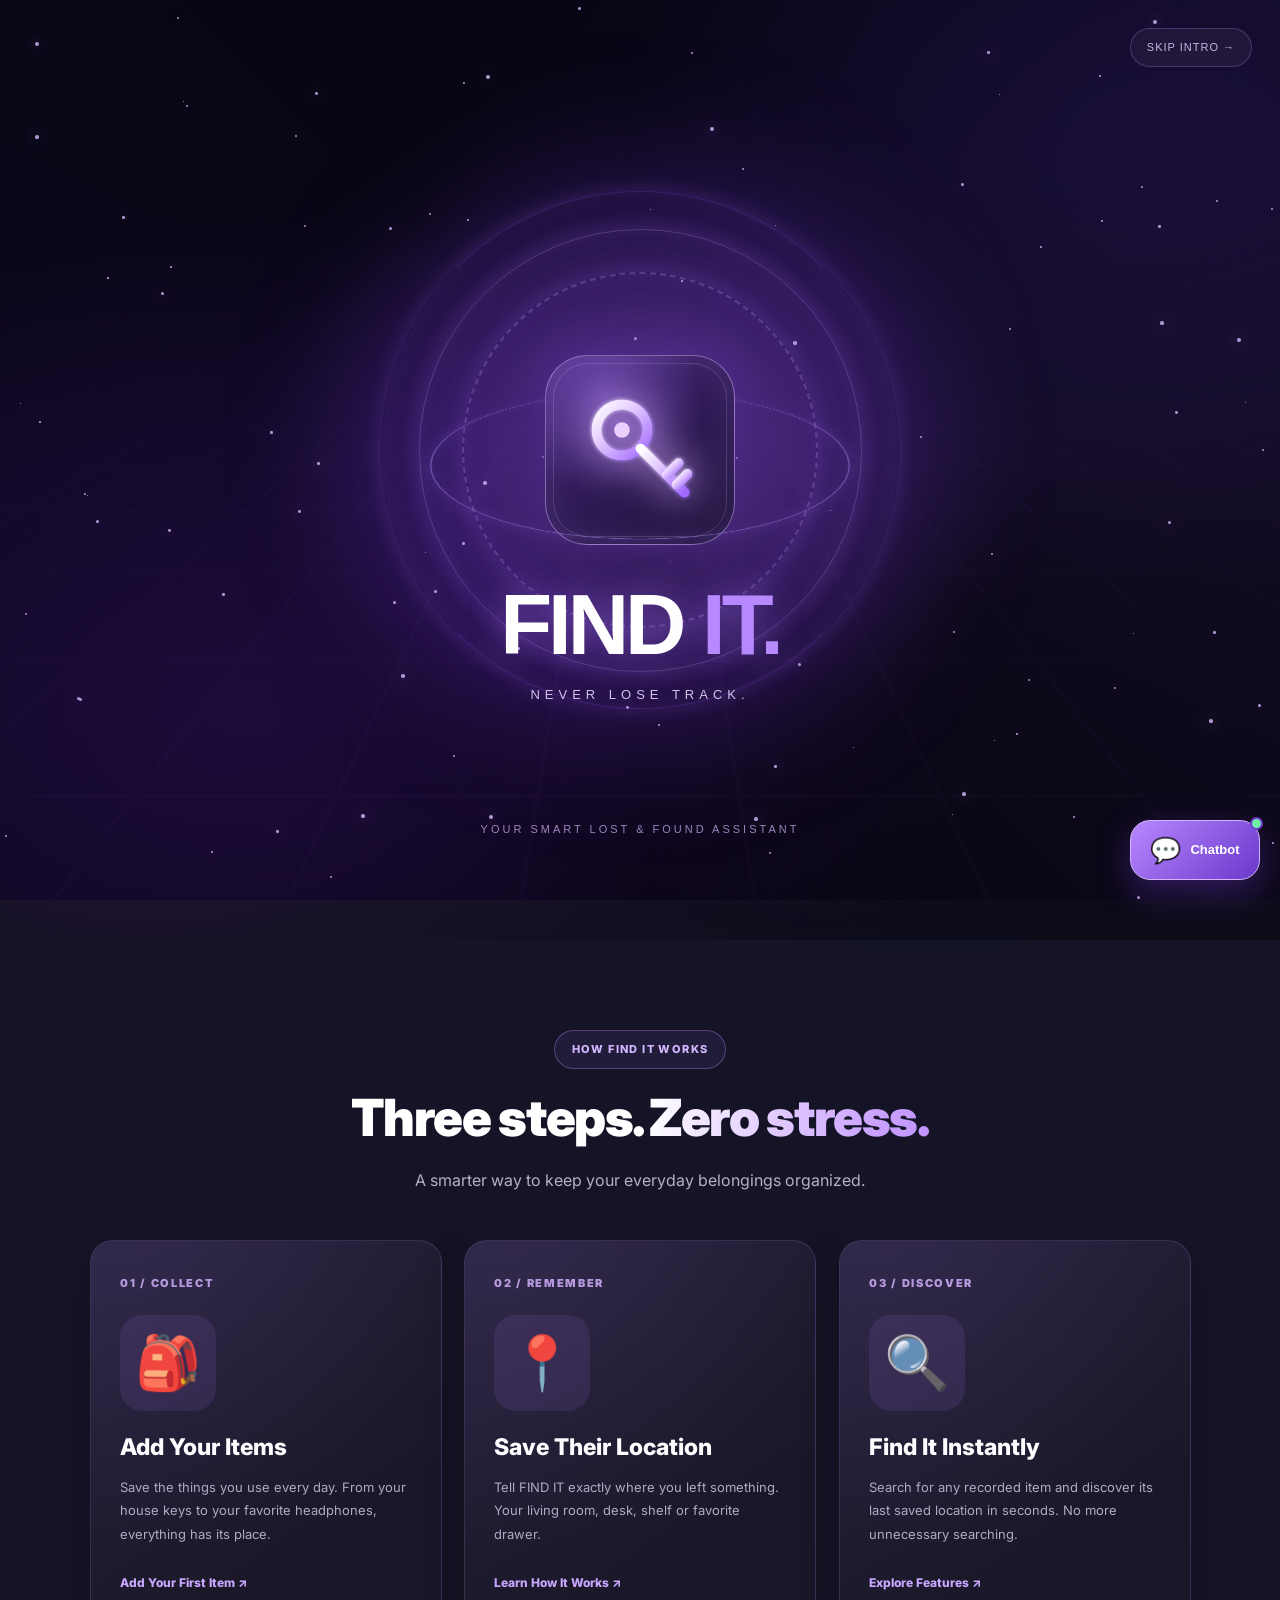
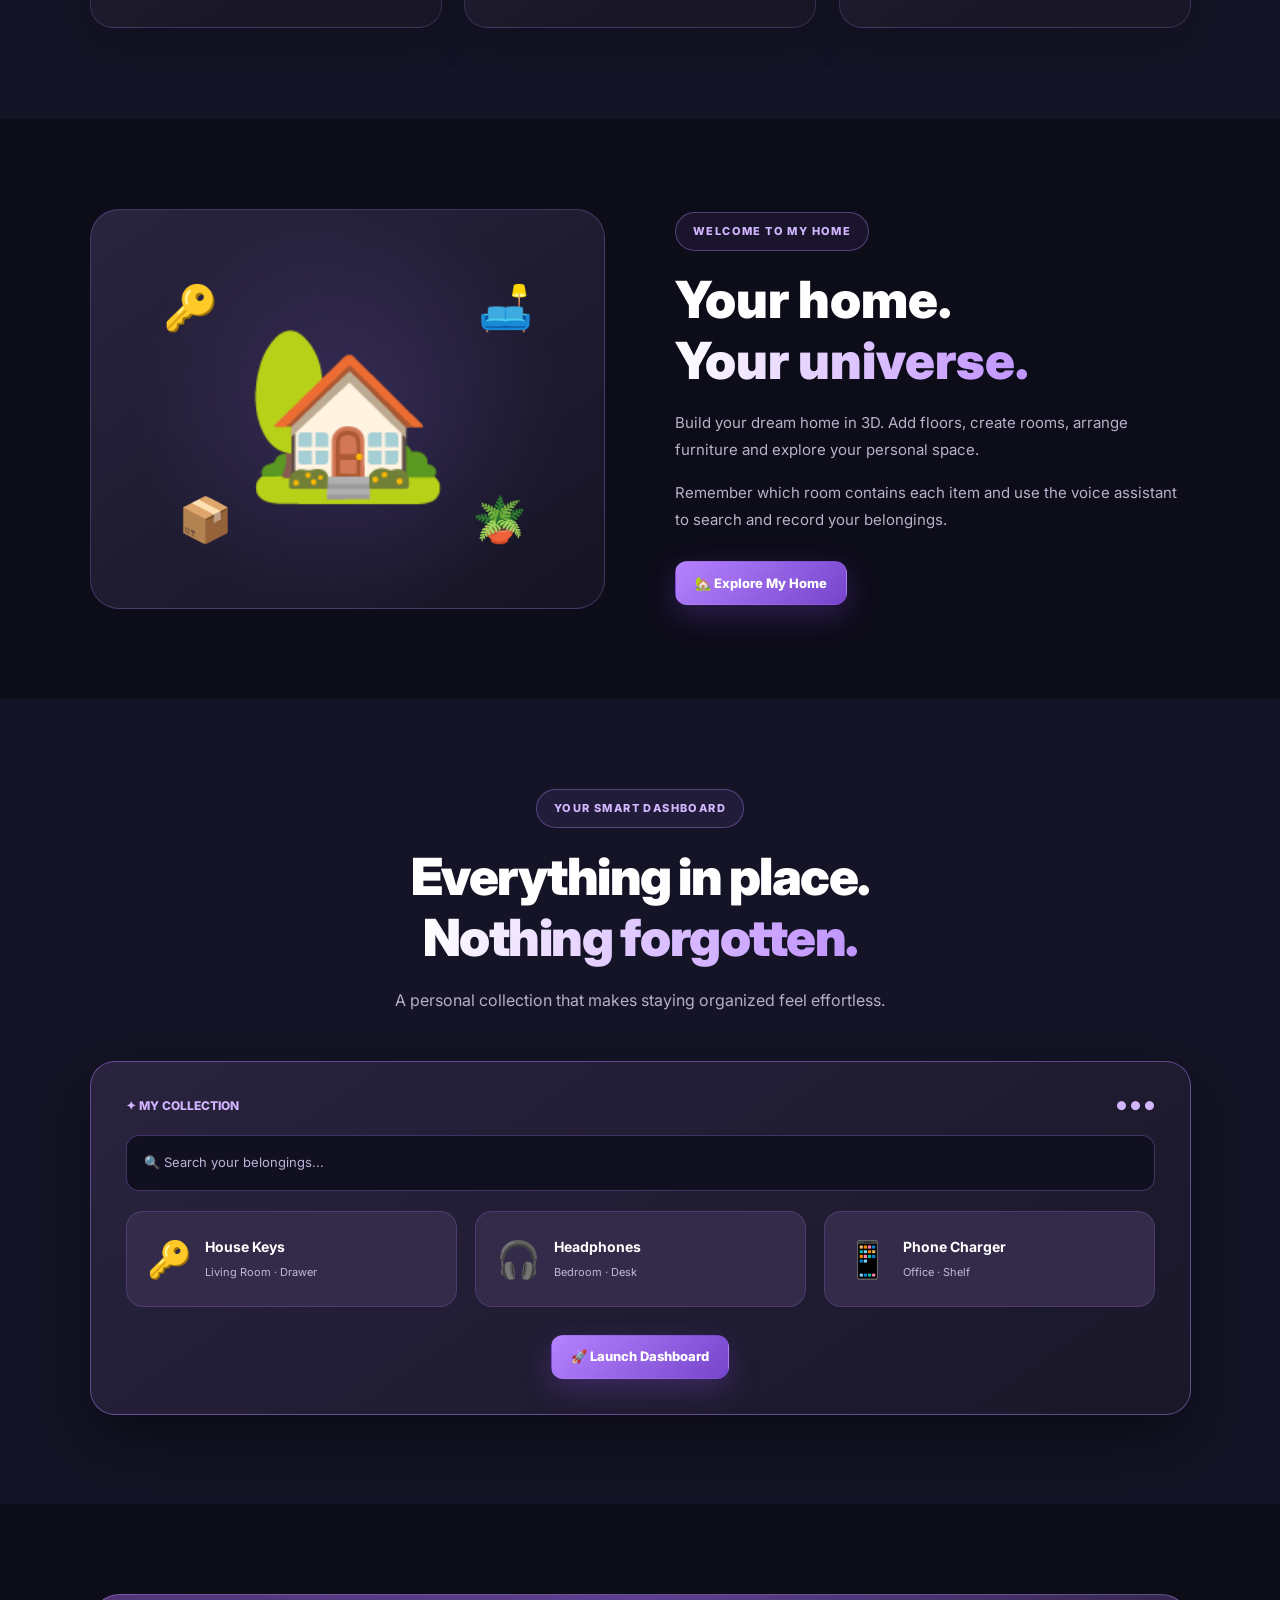
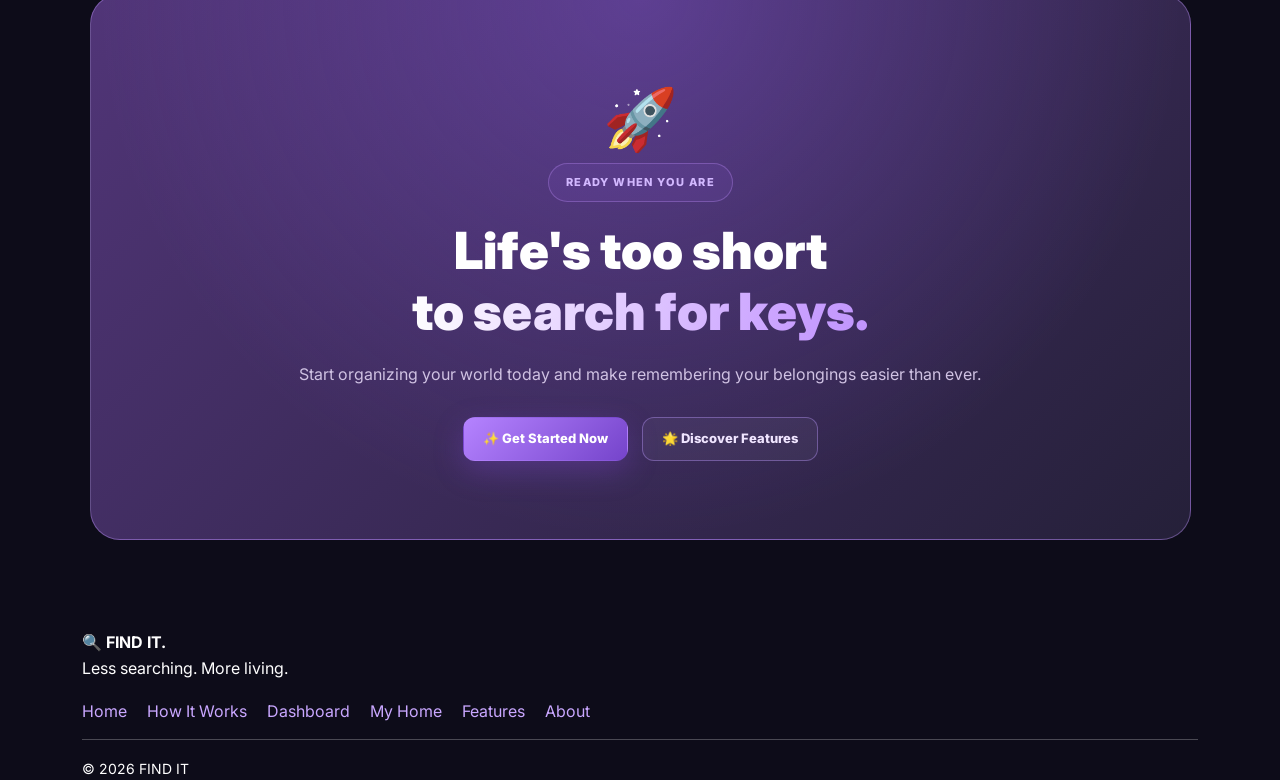
==== commit 622bf720: "hackathon hackathon" ====
--- a/index.html
+++ b/index.html
@@ -1,95 +1,563 @@
 
 <!DOCTYPE html>
 <html lang="en">
+
 <head>
   <meta charset="UTF-8">
-  <meta name="viewport" content="width=device-width, initial-scale=1">
-  <title>FIND IT | Home</title>
+  <meta name="viewport" content="width=device-width, initial-scale=1.0">
+
+  <title>FIND IT | Never Lose Track</title>
+  <link rel="stylesheet" href="quick-voice.css">
+  <link rel="stylesheet" href="intro.css">
+  <link rel="stylesheet" href="responsive.css">
+
+  <link
+    rel="stylesheet"
+    href="https://cdn.jsdelivr.net/npm/bootstrap@5.3.3/dist/css/bootstrap.min.css"
+  >
+
   <link rel="stylesheet" href="style.css">
 </head>
+
 <body data-page="home">
+
   <div id="site-header"></div>
 
-  <main>
-    <section class="hero container">
-      <div class="hero-copy">
-        <span class="eyebrow">YOUR SMART LOST & FOUND ASSISTANT</span>
-        <h1>Lost something? <em>Let's find it.</em></h1>
-        <p>Never forget where you left your belongings. Save locations, organize items and find them whenever you need.</p>
-        <div class="actions">
-          <a href="dashboard.html" class="btn primary">Open Dashboard</a>
-          <a href="how.html" class="btn outline">How It Works</a>
-        </div>
-      </div>
-      <div class="hero-photo">
-        <img src="https://images.unsplash.com/photo-1497366754035-f200968a6e72?auto=format&fit=crop&w=1200&q=85" alt="Modern organized workspace">
-        <div class="photo-caption">Everything in its place.</div>
-      </div>
+  <main class="fi-home">
+
+    <section class="fi-hero">
+
+      <div class="fi-hero-copy">
+
+        <span class="fi-tag">
+          ✦ YOUR SMART LOST & FOUND ASSISTANT
+        </span>
+
+        <h1>
+          Lost something?
+          <span class="fi-gradient">
+            Let's FIND IT.
+          </span>
+        </h1>
+
+        <p class="fi-lead">
+          Say goodbye to searching everywhere.
+          FIND IT remembers where you last saved
+          your belongings, from your house keys
+          to your favorite headphones.
+        </p>
+
+        <div class="fi-buttons">
+
+          <a
+            href="dashboard.html"
+            class="fi-button fi-button-primary"
+          >
+            🚀 Open Dashboard
+          </a>
+
+          <a
+            href="how.html"
+            class="fi-button fi-button-secondary"
+          >
+            ✨ How It Works
+          </a>
+
+        </div>
+
+        <div class="fi-trust">
+
+          <span>✓ Simple to use</span>
+          <span>✓ No GPS required</span>
+          <span>✓ Your personal collection</span>
+
+        </div>
+
+      </div>
+
+      <div class="fi-hero-showcase">
+
+        <div class="fi-showcase-glow"></div>
+
+        <div class="fi-showcase-card">
+
+          <div class="fi-showcase-header">
+
+            <div class="fi-showcase-brand">
+
+              <span class="fi-showcase-logo">
+                🔍
+              </span>
+
+              <div>
+                <strong>FIND IT.</strong>
+                <small>Your Personal Dashboard</small>
+              </div>
+
+            </div>
+
+            <span class="fi-showcase-status">
+              ● ORGANIZED
+            </span>
+
+          </div>
+
+          <div class="fi-showcase-title">
+
+            <span>MY COLLECTION</span>
+
+            <strong>
+              Everything in its place.
+            </strong>
+
+          </div>
+
+          <div class="fi-showcase-search">
+
+            <span>🔍</span>
+
+            <span>
+              Search your belongings...
+            </span>
+
+            <span>⌘ K</span>
+
+          </div>
+
+          <div class="fi-showcase-items">
+
+            <div class="fi-showcase-item">
+
+              <div class="fi-showcase-item-icon">
+                🔑
+              </div>
+
+              <div>
+                <strong>House Keys</strong>
+                <small>
+                  📍 Living Room · Drawer
+                </small>
+              </div>
+
+              <span class="fi-showcase-check">
+                ✓
+              </span>
+
+            </div>
+
+            <div class="fi-showcase-item">
+
+              <div class="fi-showcase-item-icon">
+                🎧
+              </div>
+
+              <div>
+                <strong>Headphones</strong>
+                <small>
+                  📍 Bedroom · Desk
+                </small>
+              </div>
+
+              <span class="fi-showcase-check">
+                ✓
+              </span>
+
+            </div>
+
+            <div class="fi-showcase-item">
+
+              <div class="fi-showcase-item-icon">
+                🎒
+              </div>
+
+              <div>
+                <strong>Backpack</strong>
+                <small>
+                  📍 Hallway · Shelf
+                </small>
+              </div>
+
+              <span class="fi-showcase-check">
+                ✓
+              </span>
+
+            </div>
+
+          </div>
+
+          <div class="fi-showcase-footer">
+
+            <span>
+              ✨ 3 Items Organized
+            </span>
+
+            <a href="dashboard.html">
+              Open Dashboard ↗
+            </a>
+
+          </div>
+
+        </div>
+
+        <div class="fi-showcase-floating fi-showcase-floating-one">
+
+          <span>📍</span>
+
+          <div>
+            <strong>Location Saved!</strong>
+            <small>Just now</small>
+          </div>
+
+        </div>
+
+        <div class="fi-showcase-floating fi-showcase-floating-two">
+
+          <span>✅</span>
+
+          <div>
+            <strong>Item Found!</strong>
+            <small>House Keys</small>
+          </div>
+
+        </div>
+
+      </div>
+
     </section>
 
-    <section class="section container">
-      <div class="section-heading">
-        <span class="eyebrow">WHY FIND IT?</span>
-        <h2>Everything organized. <em>Nothing forgotten.</em></h2>
-        <p>Three simple steps make life easier.</p>
-      </div>
-
-      <div class="cards three">
-        <article class="card">
-          <img src="https://images.unsplash.com/photo-1553062407-98eeb64c6a62?auto=format&fit=crop&w=800&q=85" alt="Backpack">
-          <div class="card-body">
-            <span class="eyebrow">01 / COLLECT</span>
-            <h3>Add belongings</h3>
-            <p>Record the items you want to remember.</p>
-            <a href="dashboard.html">Open Dashboard</a>
-          </div>
+    <section class="fi-section fi-section-dark">
+
+      <div class="fi-section-heading fi-reveal">
+
+        <span class="fi-tag">
+          HOW FIND IT WORKS
+        </span>
+
+        <h2>
+          Three steps.
+          <span class="fi-gradient">
+            Zero stress.
+          </span>
+        </h2>
+
+        <p>
+          A smarter way to keep your everyday
+          belongings organized.
+        </p>
+
+      </div>
+
+      <div class="fi-steps">
+
+        <article class="fi-step fi-reveal">
+
+          <span class="fi-step-number">
+            01 / COLLECT
+          </span>
+
+          <div class="fi-step-icon">
+            🎒
+          </div>
+
+          <h3>Add Your Items</h3>
+
+          <p>
+            Save the things you use every day.
+            From your house keys to your
+            favorite headphones, everything
+            has its place.
+          </p>
+
+          <a href="dashboard.html">
+            Add Your First Item ↗
+          </a>
+
         </article>
-        <article class="card">
-          <img src="https://images.unsplash.com/photo-1455390582262-044cdead277a?auto=format&fit=crop&w=800&q=85" alt="Writing notes">
-          <div class="card-body">
-            <span class="eyebrow">02 / REMEMBER</span>
-            <h3>Save locations</h3>
-            <p>Remember the exact drawer, room or shelf.</p>
-            <a href="how.html">See How It Works</a>
-          </div>
+
+        <article class="fi-step fi-reveal">
+
+          <span class="fi-step-number">
+            02 / REMEMBER
+          </span>
+
+          <div class="fi-step-icon">
+            📍
+          </div>
+
+          <h3>Save Their Location</h3>
+
+          <p>
+            Tell FIND IT exactly where
+            you left something.
+            Your living room, desk,
+            shelf or favorite drawer.
+          </p>
+
+          <a href="how.html">
+            Learn How It Works ↗
+          </a>
+
         </article>
-        <article class="card">
-          <img src="https://images.unsplash.com/photo-1512941937669-90a1b58e7e9d?auto=format&fit=crop&w=800&q=85" alt="Smartphone">
-          <div class="card-body">
-            <span class="eyebrow">03 / SEARCH</span>
-            <h3>Find items</h3>
-            <p>Look up an item and see where you saved it.</p>
-            <a href="features.html">Explore Features</a>
-          </div>
+
+        <article class="fi-step fi-reveal">
+
+          <span class="fi-step-number">
+            03 / DISCOVER
+          </span>
+
+          <div class="fi-step-icon">
+            🔍
+          </div>
+
+          <h3>Find It Instantly</h3>
+
+          <p>
+            Search for any recorded item
+            and discover its last saved
+            location in seconds.
+            No more unnecessary searching.
+          </p>
+
+          <a href="features.html">
+            Explore Features ↗
+          </a>
+
         </article>
-      </div>
+
+      </div>
+
     </section>
 
-    <section class="section alt">
-      <div class="container feature-split">
-        <div class="feature-photo">
-          <img src="https://images.unsplash.com/photo-1484154218962-a197022b5858?auto=format&fit=crop&w=1100&q=85" alt="Modern home interior">
-        </div>
-        <div>
-          <span class="eyebrow">MY HOME STUDIO</span>
-          <h2>Explore your home <em>in 3D.</em></h2>
-          <p>Create floors, furnish rooms, explore your garden and remember the locations of belongings.</p>
-          <a href="myhome.html" class="btn primary">Explore My Home</a>
-        </div>
-      </div>
+    <section class="fi-section">
+
+      <div class="fi-feature">
+
+        <div class="fi-feature-art fi-reveal">
+
+          <span class="fi-feature-house">
+            🏡
+          </span>
+
+          <span class="fi-mini-item fi-mini-one">
+            🔑
+          </span>
+
+          <span class="fi-mini-item fi-mini-two">
+            🛋️
+          </span>
+
+          <span class="fi-mini-item fi-mini-three">
+            📦
+          </span>
+
+          <span class="fi-mini-item fi-mini-four">
+            🪴
+          </span>
+
+        </div>
+
+        <div class="fi-reveal">
+
+          <span class="fi-tag">
+            WELCOME TO MY HOME
+          </span>
+
+          <h2>
+            Your home.
+            <span class="fi-gradient">
+              Your universe.
+            </span>
+          </h2>
+
+          <p>
+            Build your dream home in 3D.
+            Add floors, create rooms,
+            arrange furniture and explore
+            your personal space.
+          </p>
+
+          <p>
+            Remember which room contains
+            each item and use the voice
+            assistant to search and record
+            your belongings.
+          </p>
+
+          <div class="fi-buttons">
+
+            <a
+              href="myhome.html"
+              class="fi-button fi-button-primary"
+            >
+              🏡 Explore My Home
+            </a>
+
+          </div>
+
+        </div>
+
+      </div>
+
     </section>
 
-    <section class="section container">
-      <div class="cta">
-        <span class="eyebrow">READY WHEN YOU ARE</span>
-        <h2>Life is too short to search for keys.</h2>
-        <p>Start organizing your world with FIND IT.</p>
-        <a href="dashboard.html" class="btn light">Get Started</a>
-      </div>
+    <section class="fi-section fi-section-dark">
+
+      <div class="fi-section-heading fi-reveal">
+
+        <span class="fi-tag">
+          YOUR SMART DASHBOARD
+        </span>
+
+        <h2>
+          Everything in place.
+          <span class="fi-gradient">
+            Nothing forgotten.
+          </span>
+        </h2>
+
+        <p>
+          A personal collection that makes
+          staying organized feel effortless.
+        </p>
+
+      </div>
+
+      <div class="fi-preview fi-reveal">
+
+        <div class="fi-preview-top">
+
+          <span>✦ MY COLLECTION</span>
+
+          <span>● ● ●</span>
+
+        </div>
+
+        <div class="fi-preview-search">
+          🔍 Search your belongings...
+        </div>
+
+        <div class="fi-preview-items">
+
+          <div class="fi-preview-item">
+
+            <span>🔑</span>
+
+            <div>
+
+              <strong>House Keys</strong>
+
+              <small>
+                Living Room · Drawer
+              </small>
+
+            </div>
+
+          </div>
+
+          <div class="fi-preview-item">
+
+            <span>🎧</span>
+
+            <div>
+
+              <strong>Headphones</strong>
+
+              <small>
+                Bedroom · Desk
+              </small>
+
+            </div>
+
+          </div>
+
+          <div class="fi-preview-item">
+
+            <span>📱</span>
+
+            <div>
+
+              <strong>Phone Charger</strong>
+
+              <small>
+                Office · Shelf
+              </small>
+
+            </div>
+
+          </div>
+
+        </div>
+
+        <div class="fi-buttons fi-center">
+
+          <a
+            href="dashboard.html"
+            class="fi-button fi-button-primary"
+          >
+            🚀 Launch Dashboard
+          </a>
+
+        </div>
+
+      </div>
+
     </section>
+
+    <section class="fi-section">
+
+      <div class="fi-cta fi-reveal">
+
+        <span class="fi-cta-emoji">
+          🚀
+        </span>
+
+        <span class="fi-tag">
+          READY WHEN YOU ARE
+        </span>
+
+        <h2>
+          Life's too short
+          <span class="fi-gradient">
+            to search for keys.
+          </span>
+        </h2>
+
+        <p>
+          Start organizing your world today
+          and make remembering your
+          belongings easier than ever.
+        </p>
+
+        <div class="fi-buttons fi-center">
+
+          <a
+            href="dashboard.html"
+            class="fi-button fi-button-primary"
+          >
+            ✨ Get Started Now
+          </a>
+
+          <a
+            href="features.html"
+            class="fi-button fi-button-secondary"
+          >
+            🌟 Discover Features
+          </a>
+
+        </div>
+
+      </div>
+
+    </section>
+
   </main>
 
   <div id="site-footer"></div>
+
+  <script src="https://cdn.jsdelivr.net/npm/bootstrap@5.3.3/dist/js/bootstrap.bundle.min.js"></script>
+ <script src="quick-voice.js"></script>
   <script src="main.js"></script>
+<script src="./quick-voice.js"></script>
+<script src="intro.js"></script>
 </body>
 </html>
--- a/quick-voice.css
+++ b/quick-voice.css
@@ -0,0 +1,1168 @@
+
+
+.findit-home {
+  min-height: 100vh;
+  color: #fff;
+  background: #151121;
+}
+
+.findit-home * {
+  box-sizing: border-box;
+}
+
+.findit-hero {
+  position: relative;
+  padding: 175px 0 115px;
+  overflow: hidden;
+  background:
+    radial-gradient(
+      circle at 80% 30%,
+      rgba(141, 88, 255, .23),
+      transparent 38%
+    ),
+    linear-gradient(135deg, #181329, #100d1c);
+}
+
+.findit-hero-grid {
+  display: grid;
+  grid-template-columns: 1.15fr 1fr;
+  gap: 65px;
+  align-items: center;
+}
+
+.findit-eyebrow {
+  display: inline-block;
+  color: #c5a0ff;
+  font-size: 12px;
+  font-weight: 800;
+  letter-spacing: 1.5px;
+}
+
+.findit-hero h1 {
+  margin: 22px 0;
+  font-size: clamp(45px, 5vw, 76px);
+  font-weight: 900;
+  line-height: 1.1;
+  letter-spacing: -2px;
+}
+
+.findit-hero h1 span,
+.findit-section-title h2 span {
+  display: block;
+  color: #b28bff;
+}
+
+.findit-hero-content > p {
+  max-width: 570px;
+  color: #c3bad7;
+  font-size: 17px;
+  line-height: 1.9;
+}
+
+.findit-hero-actions {
+  display: flex;
+  flex-wrap: wrap;
+  gap: 13px;
+  margin-top: 30px;
+}
+
+.findit-primary-link,
+.findit-secondary-link {
+  display: inline-flex;
+  align-items: center;
+  justify-content: center;
+  gap: 8px;
+  padding: 15px 23px;
+  border-radius: 14px;
+  font-size: 14px;
+  font-weight: 800;
+  text-decoration: none;
+  cursor: pointer;
+  transition: .25s ease;
+}
+
+.findit-primary-link {
+  border: 1px solid #a67df1;
+  background: linear-gradient(135deg, #ad83f5, #6d3bd0);
+  color: white;
+  box-shadow: 0 10px 30px #6c3cba55;
+}
+
+.findit-secondary-link {
+  border: 1px solid #8e74bf;
+  background: #2b213d;
+  color: #fff;
+}
+
+.findit-primary-link:hover,
+.findit-secondary-link:hover {
+  color: white;
+  transform: translateY(-3px);
+}
+
+.findit-hero-features {
+  display: flex;
+  flex-wrap: wrap;
+  gap: 17px;
+  margin-top: 27px;
+  color: #c3b2db;
+  font-size: 12px;
+}
+
+.findit-hero-visual {
+  position: relative;
+}
+
+.findit-preview-card {
+  position: relative;
+  z-index: 2;
+  padding: 25px;
+  border: 1px solid #a989dd55;
+  border-radius: 26px;
+  background: linear-gradient(155deg, #33254e, #201a31);
+  box-shadow: 0 25px 80px #0007;
+}
+
+.findit-preview-header {
+  display: flex;
+  align-items: center;
+  gap: 12px;
+}
+
+.findit-preview-logo {
+  display: grid;
+  place-items: center;
+  width: 45px;
+  height: 45px;
+  border-radius: 15px;
+  background: #9365e9;
+  font-size: 25px;
+}
+
+.findit-preview-header strong,
+.findit-preview-header small {
+  display: block;
+}
+
+.findit-preview-header strong {
+  font-size: 15px;
+}
+
+.findit-preview-header small {
+  color: #b9a9cf;
+  font-size: 9px;
+  letter-spacing: 1px;
+}
+
+.findit-online {
+  margin-left: auto;
+  color: #77e8ad;
+  font-size: 10px;
+  white-space: nowrap;
+}
+
+.findit-preview-search {
+  display: flex;
+  gap: 12px;
+  margin-top: 28px;
+  padding: 17px;
+  border: 1px solid #ae89e655;
+  border-radius: 15px;
+  background: #20182f;
+  color: #d9c7f4;
+  font-size: 13px;
+}
+
+.findit-preview-result {
+  display: flex;
+  align-items: center;
+  gap: 14px;
+  margin-top: 13px;
+  padding: 18px;
+  border: 1px solid #70cfa244;
+  border-radius: 16px;
+  background: #28423866;
+}
+
+.findit-result-icon {
+  font-size: 32px;
+}
+
+.findit-preview-result small,
+.findit-preview-result strong {
+  display: block;
+}
+
+.findit-preview-result small {
+  color: #92d8b2;
+  font-size: 9px;
+}
+
+.findit-preview-result strong {
+  margin: 5px 0;
+  font-size: 15px;
+}
+
+.findit-preview-result p {
+  margin: 0;
+  color: #c2d8cb;
+  font-size: 12px;
+}
+
+.findit-preview-result > span {
+  margin-left: auto;
+  color: #7bebad;
+}
+
+.findit-preview-grid {
+  display: grid;
+  grid-template-columns: repeat(2, 1fr);
+  gap: 12px;
+  margin-top: 15px;
+}
+
+.findit-preview-grid > div {
+  display: flex;
+  flex-direction: column;
+  gap: 5px;
+  padding: 18px;
+  border: 1px solid #ab89d733;
+  border-radius: 15px;
+  background: #ffffff09;
+}
+
+.findit-preview-grid span {
+  font-size: 27px;
+}
+
+.findit-preview-grid strong {
+  font-size: 13px;
+}
+
+.findit-preview-grid small {
+  color: #b6a9ce;
+  font-size: 11px;
+}
+
+.findit-preview-foot {
+  margin-top: 23px;
+  color: #c5abea;
+  font-size: 12px;
+  text-align: center;
+}
+
+.findit-preview-glow {
+  position: absolute;
+  inset: 0;
+  filter: blur(75px);
+  background: #9550ff33;
+}
+
+.findit-features-section {
+  padding: 110px 0;
+  background: #181325;
+}
+
+.findit-section-title {
+  margin-bottom: 40px;
+  text-align: center;
+}
+
+.findit-section-title h2 {
+  margin: 15px 0;
+  font-size: clamp(30px, 4vw, 48px);
+  font-weight: 850;
+}
+
+.findit-section-title p {
+  color: #b6a9cd;
+}
+
+.findit-feature-grid {
+  display: grid;
+  grid-template-columns: repeat(3, 1fr);
+  gap: 20px;
+}
+
+.findit-feature-card {
+  padding: 30px;
+  border: 1px solid #a887d52f;
+  border-radius: 22px;
+  background: #241c35;
+}
+
+.findit-feature-icon {
+  margin-bottom: 20px;
+  font-size: 35px;
+}
+
+.findit-feature-card h3 {
+  font-size: 19px;
+  font-weight: 800;
+}
+
+.findit-feature-card p {
+  margin-top: 13px;
+  color: #b9aecb;
+  font-size: 13px;
+  line-height: 1.8;
+}
+
+.findit-chatbot-promo {
+  padding: 70px 0 110px;
+  background: #181325;
+}
+
+.findit-promo-inner {
+  display: flex;
+  align-items: center;
+  justify-content: space-between;
+  gap: 25px;
+  padding: 40px;
+  border: 1px solid #b58bf54d;
+  border-radius: 25px;
+  background: linear-gradient(120deg, #392452, #231b39);
+}
+
+.findit-promo-inner h2 {
+  margin: 12px 0;
+  font-size: 31px;
+  font-weight: 850;
+}
+
+.findit-promo-inner p {
+  max-width: 580px;
+  margin: 0;
+  color: #c4b7d7;
+  font-size: 14px;
+  line-height: 1.8;
+}
+
+
+#quickVoiceWidget {
+  position: fixed !important;
+  right: 22px !important;
+  bottom: 22px !important;
+  z-index: 2147483647 !important;
+  display: block !important;
+  visibility: visible !important;
+  opacity: 1 !important;
+  font-family: Arial, sans-serif;
+}
+
+#quickVoiceWidget * {
+  box-sizing: border-box;
+}
+
+#qvFloat {
+  position: relative;
+  display: flex !important;
+  align-items: center;
+  justify-content: center;
+  gap: 8px;
+  min-width: 75px;
+  height: 65px;
+  padding: 0 15px;
+  border: 1px solid #d8b6ff;
+  border-radius: 20px;
+  background: linear-gradient(135deg, #b98aff, #703bd4);
+  color: white;
+  box-shadow: 0 10px 35px #7641d48c;
+  cursor: pointer;
+  transition: transform .2s ease;
+}
+
+#qvFloat:hover {
+  transform: translateY(-4px);
+}
+
+.qv-float-icon {
+  font-size: 27px;
+}
+
+.qv-float-label {
+  font-size: 12px;
+  font-weight: 850;
+}
+
+.qv-notification {
+  position: absolute;
+  top: -4px;
+  right: -4px;
+  width: 13px;
+  height: 13px;
+  border: 2px solid #713bd4;
+  border-radius: 50%;
+  background: #70eda7;
+}
+
+#qvPanel {
+  position: absolute;
+  right: 0;
+  bottom: 78px;
+  display: flex;
+  flex-direction: column;
+  width: 385px;
+  height: min(610px, calc(100dvh - 125px));
+  overflow: hidden;
+  border: 1px solid #ae8bdd;
+  border-radius: 23px;
+  background: #1a1529;
+  color: white;
+  box-shadow: 0 26px 85px #0009;
+  animation: qvAppear .2s ease-out;
+}
+
+#qvPanel[hidden] {
+  display: none !important;
+}
+
+@keyframes qvAppear {
+  from {
+    opacity: 0;
+    transform: translateY(14px) scale(.97);
+  }
+
+  to {
+    opacity: 1;
+    transform: translateY(0) scale(1);
+  }
+}
+
+.qv-top {
+  display: flex;
+  align-items: center;
+  justify-content: space-between;
+  gap: 12px;
+  padding: 17px;
+  border-bottom: 1px solid #ffffff15;
+  background: linear-gradient(120deg, #4f3275, #29203e);
+}
+
+.qv-top-left {
+  display: flex;
+  align-items: center;
+  gap: 11px;
+}
+
+.qv-avatar {
+  display: grid;
+  place-items: center;
+  width: 43px;
+  height: 43px;
+  border-radius: 15px;
+  background: #8e5ee0;
+  font-size: 25px;
+}
+
+.qv-top h3 {
+  margin: 0 0 5px;
+  color: #fff;
+  font-size: 16px;
+  font-weight: 800;
+}
+
+#qvStatus {
+  color: #9aebc0;
+  font-size: 10px;
+  font-weight: 800;
+  letter-spacing: 1px;
+}
+
+#qvClose {
+  display: grid;
+  place-items: center;
+  width: 34px;
+  height: 34px;
+  border: 1px solid #ffffff25;
+  border-radius: 10px;
+  background: #ffffff10;
+  color: white;
+  font-size: 20px;
+  cursor: pointer;
+}
+
+.qv-intro {
+  padding: 15px 16px 12px;
+  text-align: center;
+  background: radial-gradient(circle, #62419144, transparent);
+}
+
+.qv-intro h4 {
+  margin: 0 0 5px;
+  color: white;
+  font-size: 16px;
+  font-weight: 800;
+}
+
+.qv-intro p {
+  margin: 0;
+  color: #bfaed6;
+  font-size: 12px;
+}
+
+#qvMessages {
+  display: flex;
+  flex: 1;
+  flex-direction: column;
+  gap: 11px;
+  min-height: 0;
+  overflow-y: auto;
+  padding: 16px;
+  scrollbar-width: thin;
+  scrollbar-color: #7754af transparent;
+}
+
+.qv-message {
+  max-width: 88%;
+  padding: 12px 14px;
+  border-radius: 15px;
+  font-size: 12px;
+  line-height: 1.65;
+  overflow-wrap: anywhere;
+}
+
+.qv-bot {
+  align-self: flex-start;
+  border-bottom-left-radius: 4px;
+  background: #372749;
+  color: white;
+}
+
+.qv-user {
+  align-self: flex-end;
+  border-bottom-right-radius: 4px;
+  background: linear-gradient(135deg, #a071f1, #6a43bf);
+  color: white;
+}
+
+.qv-actions {
+  display: flex;
+  gap: 6px;
+  padding: 10px;
+  border-top: 1px solid #ffffff10;
+}
+
+.qv-actions button {
+  flex: 1;
+  padding: 10px 5px;
+  border: 1px solid #8663bd;
+  border-radius: 10px;
+  background: #312443;
+  color: white;
+  font-size: 11px;
+  cursor: pointer;
+}
+
+.qv-actions button:hover {
+  background: #533575;
+}
+
+#qvForm {
+  display: flex;
+  gap: 8px;
+  padding: 10px;
+}
+
+#qvInput {
+  flex: 1;
+  min-width: 0;
+  padding: 12px;
+  border: 1px solid #7c61a9;
+  border-radius: 11px;
+  outline: none;
+  background: #2c223e;
+  color: white;
+  font-size: 12px;
+}
+
+#qvInput:focus {
+  border-color: #c19dff;
+}
+
+#qvInput::placeholder {
+  color: #b3a4c8;
+}
+
+#qvMic {
+  display: grid;
+  place-items: center;
+  width: 43px;
+  border: 1px solid #8f6ace;
+  border-radius: 11px;
+  background: #41305f;
+  color: white;
+  font-size: 19px;
+  cursor: pointer;
+}
+
+#qvMic.qv-listening {
+  background: #8c4ce0;
+  animation: qvPulse 1s infinite;
+}
+
+@keyframes qvPulse {
+  50% {
+    box-shadow: 0 0 24px #af79ff;
+  }
+}
+
+#qvSend {
+  width: 43px;
+  border: none;
+  border-radius: 11px;
+  background: #9b6bea;
+  color: white;
+  font-size: 21px;
+  cursor: pointer;
+}
+
+.qv-bottom {
+  padding: 12px;
+  border-top: 1px solid #ffffff15;
+  text-align: center;
+}
+
+.qv-bottom a {
+  color: #d5b9ff;
+  font-size: 12px;
+  font-weight: 700;
+  text-decoration: none;
+}
+
+.qv-bottom a:hover {
+  color: white;
+}
+
+
+@media (max-width: 1000px) {
+  .findit-hero-grid {
+    grid-template-columns: 1fr;
+  }
+
+  .findit-feature-grid {
+    grid-template-columns: 1fr;
+  }
+
+  .findit-promo-inner {
+    flex-direction: column;
+    align-items: flex-start;
+  }
+}
+
+@media (max-width: 480px) {
+  #quickVoiceWidget {
+    right: 12px !important;
+    bottom: 12px !important;
+  }
+
+  #qvFloat {
+    min-width: 65px;
+    height: 61px;
+    padding: 0 12px;
+  }
+
+  .qv-float-label {
+    display: none;
+  }
+
+  #qvPanel {
+    position: fixed;
+    right: 10px;
+    left: 10px;
+    bottom: 85px;
+    width: auto;
+    height: min(590px, calc(100dvh - 105px));
+  }
+
+  .findit-hero {
+    padding: 125px 0 75px;
+  }
+
+  .findit-hero h1 {
+    letter-spacing: -1px;
+  }
+
+  .findit-promo-inner {
+    padding: 25px;
+  }
+}
+
+@media (prefers-reduced-motion: reduce) {
+  #qvPanel,
+  #qvFloat,
+  #qvMic {
+    animation: none !important;
+    transition: none !important;
+  }
+}
+
+
+#quickVoiceWidget {
+  position: fixed !important;
+  bottom: 20px !important;
+  right: 20px !important;
+  left: auto !important;
+  top: auto !important;
+  z-index: 2147483647 !important;
+  display: block !important;
+  width: auto !important;
+  max-width: 100vw;
+  font-family: Arial, Helvetica, sans-serif;
+}
+
+#quickVoiceWidget,
+#quickVoiceWidget *,
+#quickVoiceWidget *::before,
+#quickVoiceWidget *::after {
+  box-sizing: border-box !important;
+}
+
+#qvFloat {
+  position: relative;
+  display: flex !important;
+  align-items: center;
+  justify-content: center;
+  gap: 9px;
+  width: auto;
+  min-width: 130px;
+  height: 60px;
+  padding: 0 18px;
+  border: 1px solid #d3b5ff;
+  border-radius: 20px;
+  background: linear-gradient(135deg, #b888ff, #6938ca);
+  color: white;
+  box-shadow: 0 12px 35px rgba(106, 55, 203, .4);
+  cursor: pointer;
+  transition: transform .2s ease, box-shadow .2s ease;
+}
+
+#qvFloat:hover {
+  transform: translateY(-4px);
+  box-shadow: 0 16px 45px rgba(140, 82, 240, .5);
+}
+
+#qvFloat:focus-visible,
+#quickVoiceWidget button:focus-visible,
+#qvInput:focus-visible {
+  outline: 2px solid #dfc8ff;
+  outline-offset: 3px;
+}
+
+.qv-float-icon {
+  font-size: 25px;
+  line-height: 1;
+}
+
+.qv-float-label {
+  display: inline;
+  font-size: 13px;
+  font-weight: 800;
+  white-space: nowrap;
+}
+
+#qvPanel {
+  position: absolute;
+  top: auto;
+  right: 0;
+  bottom: calc(100% + 14px);
+  left: auto;
+  display: flex;
+  flex-direction: column;
+  width: 390px;
+  max-width: calc(100vw - 32px);
+  height: min(620px, calc(100dvh - 115px));
+  max-height: calc(100dvh - 115px);
+  min-height: 0;
+  overflow: hidden;
+  border: 1px solid rgba(190, 154, 255, .45);
+  border-radius: 22px;
+  background: #1a1529;
+  color: white;
+  box-shadow: 0 25px 70px rgba(0, 0, 0, .55);
+  isolation: isolate;
+}
+
+#qvPanel[hidden] {
+  display: none !important;
+}
+
+.qv-top {
+  display: flex;
+  flex: 0 0 auto;
+  align-items: center;
+  justify-content: space-between;
+  gap: 12px;
+  width: 100%;
+  min-width: 0;
+  padding: 15px 17px;
+}
+
+.qv-top-left {
+  display: flex;
+  flex: 1;
+  align-items: center;
+  gap: 11px;
+  min-width: 0;
+}
+
+.qv-avatar {
+  display: grid;
+  flex: 0 0 42px;
+  place-items: center;
+  width: 42px;
+  height: 42px;
+}
+
+.qv-top-left > div:last-child {
+  flex: 1;
+  min-width: 0;
+}
+
+.qv-top h3 {
+  margin: 0 0 5px;
+  font-size: 15px;
+  line-height: 1.3;
+  overflow-wrap: anywhere;
+}
+
+#qvStatus {
+  display: block;
+  font-size: 10px;
+  line-height: 1.4;
+}
+
+#qvClose {
+  flex: 0 0 36px;
+  width: 36px;
+  height: 36px;
+}
+
+.qv-intro {
+  flex: 0 0 auto;
+  padding: 14px 12px;
+  text-align: center;
+}
+
+.qv-intro h4 {
+  margin: 0 0 5px;
+  font-size: 16px;
+}
+
+.qv-intro p {
+  margin: 0;
+  font-size: 12px;
+  line-height: 1.5;
+}
+
+#qvMessages {
+  display: flex;
+  flex: 1 1 auto;
+  flex-direction: column;
+  gap: 11px;
+  width: 100%;
+  min-width: 0;
+  min-height: 0;
+  overflow-x: hidden;
+  overflow-y: auto;
+  overscroll-behavior: contain;
+  padding: 15px;
+  scrollbar-width: thin;
+  scrollbar-color: #8261b7 transparent;
+}
+
+.qv-message,
+.qv-msg {
+  display: block;
+  flex: 0 0 auto;
+  max-width: 88%;
+  min-width: 0;
+  width: fit-content;
+  padding: 12px 14px;
+  border-radius: 15px;
+  font-size: 13px;
+  font-weight: 400;
+  line-height: 1.6;
+  overflow-wrap: anywhere;
+  word-break: normal;
+  white-space: pre-wrap;
+}
+
+.qv-bot {
+  align-self: flex-start;
+  background: #372749;
+  color: white;
+}
+
+.qv-user {
+  align-self: flex-end;
+  background: linear-gradient(135deg, #9d6fe9, #6a43bf);
+  color: white;
+}
+
+.qv-actions {
+  display: grid;
+  flex: 0 0 auto;
+  grid-template-columns: repeat(3, minmax(0, 1fr));
+  gap: 7px;
+  width: 100%;
+  min-width: 0;
+  padding: 10px 12px;
+  margin: 0;
+}
+
+.qv-actions button {
+  display: flex;
+  align-items: center;
+  justify-content: center;
+  width: 100%;
+  min-width: 0;
+  min-height: 39px;
+  padding: 8px 5px;
+  border-radius: 10px;
+  font-size: 11px;
+  line-height: 1.3;
+  text-align: center;
+  white-space: normal;
+  cursor: pointer;
+}
+
+#qvForm {
+  display: flex;
+  flex: 0 0 auto;
+  align-items: stretch;
+  gap: 7px;
+  width: 100%;
+  min-width: 0;
+  padding: 10px 12px;
+  margin: 0;
+}
+
+#qvInput {
+  display: block;
+  flex: 1 1 auto;
+  width: 0;
+  min-width: 0;
+  min-height: 43px;
+  padding: 11px 12px;
+  border: 1px solid #7756aa;
+  border-radius: 11px;
+  background: #2c223e;
+  color: white;
+  font-size: 16px;
+  line-height: 1.3;
+  outline: none;
+}
+
+#qvInput::placeholder {
+  color: #b1a2c8;
+  opacity: 1;
+}
+
+#qvMic,
+#qvSend {
+  display: grid;
+  flex: 0 0 43px;
+  place-items: center;
+  width: 43px;
+  min-width: 43px;
+  min-height: 43px;
+  padding: 0;
+  border-radius: 11px;
+  font-size: 19px;
+  cursor: pointer;
+}
+
+#qvMic {
+  border: 1px solid #8863c6;
+  background: #423060;
+  color: white;
+}
+
+#qvSend {
+  border: 0;
+  background: #9564e8;
+  color: white;
+}
+
+.qv-bottom {
+  flex: 0 0 auto;
+  width: 100%;
+  padding: 11px 10px;
+  text-align: center;
+}
+
+.qv-bottom a {
+  display: inline-block;
+  max-width: 100%;
+  font-size: 12px;
+  line-height: 1.4;
+  overflow-wrap: anywhere;
+}
+
+@media (min-width: 1440px) {
+  #qvPanel {
+    width: 420px;
+    height: min(680px, calc(100dvh - 115px));
+  }
+
+  #qvMessages {
+    padding: 19px;
+  }
+
+  .qv-message,
+  .qv-msg {
+    font-size: 13px;
+  }
+}
+
+@media (max-width: 991px) {
+  #quickVoiceWidget {
+    right: 16px !important;
+    bottom: 16px !important;
+  }
+
+  #qvPanel {
+    width: 375px;
+    height: min(590px, calc(100dvh - 105px));
+    max-height: calc(100dvh - 105px);
+  }
+}
+
+@media (max-width: 600px) {
+  #quickVoiceWidget {
+    right: 12px !important;
+    bottom: max(12px, env(safe-area-inset-bottom)) !important;
+  }
+
+  #qvFloat {
+    min-width: 59px;
+    width: 59px;
+    height: 59px;
+    padding: 0;
+    border-radius: 19px;
+  }
+
+  .qv-float-icon {
+    font-size: 28px;
+  }
+
+  .qv-float-label {
+    display: none !important;
+  }
+
+  #qvPanel {
+    position: fixed;
+    top: auto;
+    right: 8px;
+    bottom: calc(79px + env(safe-area-inset-bottom));
+    left: 8px;
+    width: auto;
+    max-width: none;
+    height: min(610px, calc(100dvh - 100px - env(safe-area-inset-bottom)));
+    max-height: calc(100dvh - 100px - env(safe-area-inset-bottom));
+    border-radius: 21px;
+  }
+
+  .qv-top {
+    padding: 13px 14px;
+  }
+
+  .qv-intro {
+    padding: 12px 10px;
+  }
+
+  #qvMessages {
+    padding: 13px;
+  }
+
+  .qv-message,
+  .qv-msg {
+    max-width: 91%;
+    font-size: 12px;
+  }
+
+  .qv-actions {
+    padding: 8px 10px;
+  }
+
+  #qvForm {
+    padding: 9px 10px;
+  }
+
+  .qv-bottom {
+    padding: 10px;
+  }
+}
+
+@media (max-width: 360px) {
+  #qvPanel {
+    right: 5px;
+    left: 5px;
+  }
+
+  .qv-top h3 {
+    font-size: 13px;
+  }
+
+  .qv-avatar {
+    flex-basis: 36px;
+    width: 36px;
+    height: 36px;
+  }
+
+  .qv-actions button {
+    padding: 7px 3px;
+    font-size: 10px;
+  }
+
+  #qvInput {
+    padding: 9px;
+  }
+
+  #qvMic,
+  #qvSend {
+    flex-basis: 39px;
+    width: 39px;
+    min-width: 39px;
+  }
+}
+
+@media (max-height: 650px) and (min-width: 601px) {
+  #qvPanel {
+    height: calc(100dvh - 100px);
+    max-height: calc(100dvh - 100px);
+  }
+
+  .qv-intro {
+    display: none;
+  }
+}
+
+@media (max-height: 500px) {
+  #qvPanel {
+    height: calc(100dvh - 90px);
+    max-height: calc(100dvh - 90px);
+  }
+
+  .qv-intro {
+    display: none;
+  }
+
+  .qv-top {
+    padding-top: 9px;
+    padding-bottom: 9px;
+  }
+
+  .qv-bottom {
+    padding: 7px;
+  }
+}
+
+@media (prefers-reduced-motion: reduce) {
+  #qvFloat,
+  #qvPanel {
+    animation: none !important;
+    transition: none !important;
+  }
+}
--- a/intro.css
+++ b/intro.css
@@ -0,0 +1,516 @@
+
+#fi-intro {
+  position: fixed;
+  inset: 0;
+  z-index: 2147483646;
+  overflow: hidden;
+  display: grid;
+  place-items: center;
+  background: #05040d;
+  color: #fff;
+  font-family: Arial, Helvetica, sans-serif;
+  isolation: isolate;
+}
+
+#fi-intro,
+#fi-intro * {
+  box-sizing: border-box;
+}
+
+#fi-intro[hidden] {
+  display: none !important;
+}
+
+.fi-space {
+  position: absolute;
+  inset: 0;
+  background:
+    radial-gradient(ellipse at 50% 50%, #41227055, transparent 43%),
+    radial-gradient(ellipse at 20% 80%, #38116d66, transparent 50%),
+    radial-gradient(ellipse at 90% 15%, #26155f66, transparent 45%),
+    #05040d;
+}
+
+.fi-space::after {
+  content: "";
+  position: absolute;
+  inset: -50%;
+  background: conic-gradient(
+    from 0deg,
+    transparent,
+    #955aff14,
+    transparent,
+    #6236ed10,
+    transparent
+  );
+  animation: fi-space-turn 12s linear infinite;
+}
+
+.fi-grid {
+  position: absolute;
+  inset: -30%;
+  opacity: .2;
+  background-image:
+    linear-gradient(#a77bff28 1px, transparent 1px),
+    linear-gradient(90deg, #a77bff28 1px, transparent 1px);
+  background-size: 62px 62px;
+  transform: perspective(700px) rotateX(67deg) scale(1.5);
+  animation: fi-grid-motion 5s linear infinite;
+  mask-image: radial-gradient(ellipse, #000, transparent 70%);
+}
+
+.fi-stars {
+  position: absolute;
+  inset: 0;
+  overflow: hidden;
+}
+
+.fi-star {
+  position: absolute;
+  top: var(--y);
+  left: var(--x);
+  width: var(--size);
+  height: var(--size);
+  border-radius: 50%;
+  background: #d6bcff;
+  box-shadow: 0 0 15px #b182ff;
+  opacity: 0;
+  animation:
+    fi-star-arrive var(--duration) ease-out var(--delay) forwards,
+    fi-star-drift 4s ease-in-out infinite alternate;
+}
+
+.fi-nebula {
+  position: absolute;
+  width: 560px;
+  height: 560px;
+  border-radius: 50%;
+  filter: blur(65px);
+  background: #773bdf47;
+  animation: fi-nebula 3.6s ease-in-out infinite alternate;
+}
+
+.fi-nebula.two {
+  width: 340px;
+  height: 340px;
+  background: #b271ff30;
+  animation-delay: -1.5s;
+}
+
+.fi-stage {
+  position: relative;
+  width: min(90vw, 540px);
+  height: min(90vw, 540px);
+  display: grid;
+  place-items: center;
+  transform-style: preserve-3d;
+  perspective: 900px;
+}
+
+.fi-orbit {
+  position: absolute;
+  width: 82%;
+  aspect-ratio: 1;
+  border: 1px solid #c6a2ff66;
+  border-radius: 50%;
+  box-shadow:
+    0 0 20px #9e6dff32,
+    inset 0 0 20px #9e6dff1b;
+  opacity: 0;
+  animation:
+    fi-orbit-enter .75s ease-out .15s forwards,
+    fi-spin 5s linear infinite;
+}
+
+.fi-orbit:nth-child(2) {
+  width: 66%;
+  border-style: dashed;
+  border-width: 2px;
+  animation:
+    fi-orbit-enter .75s ease-out .35s forwards,
+    fi-spin-reverse 7s linear infinite;
+}
+
+.fi-orbit:nth-child(3) {
+  width: 96%;
+  border-color: #9763ff38;
+  border-left-color: transparent;
+  border-right-color: transparent;
+  animation:
+    fi-orbit-enter .8s ease-out .5s forwards,
+    fi-spin 9s linear infinite;
+}
+
+.fi-orbit:nth-child(4) {
+  width: 76%;
+  transform: rotateX(70deg);
+  border-color: #b793ff99;
+  animation:
+    fi-ellipse-enter .8s ease-out .5s forwards,
+    fi-ellipse-spin 4s linear infinite;
+}
+
+.fi-energy-ring {
+  position: absolute;
+  width: 32%;
+  aspect-ratio: 1;
+  border: 2px solid #b18aff;
+  border-radius: 50%;
+  opacity: 0;
+  box-shadow:
+    0 0 20px #a979ff,
+    inset 0 0 20px #a979ff88;
+}
+
+.fi-intro-active .fi-energy-ring {
+  animation: fi-shockwave 1.2s ease-out 1.1s forwards;
+}
+
+.fi-energy-ring.second {
+  animation-delay: 1.3s;
+}
+
+.fi-energy-ring.third {
+  animation-delay: 1.5s;
+}
+
+.fi-core {
+  position: relative;
+  width: 190px;
+  height: 190px;
+  display: grid;
+  place-items: center;
+  border-radius: 42px;
+  background:
+    radial-gradient(circle at 30% 20%, #ac7bff66, transparent 50%),
+    linear-gradient(145deg, #422476, #1d1238);
+  border: 1px solid #d4b2ff88;
+  box-shadow:
+    0 0 55px #8e52ff66,
+    inset 0 0 35px #c398ff26,
+    0 25px 80px #0008;
+  opacity: 0;
+  transform: translateY(55px) rotate(-20deg) scale(.5);
+  animation: fi-core-arrive 1s cubic-bezier(.16,1,.3,1) .5s forwards;
+}
+
+.fi-core::before {
+  content: "";
+  position: absolute;
+  inset: 7px;
+  border: 1px solid #ffffff24;
+  border-radius: 35px;
+}
+
+.fi-key {
+  position: relative;
+  width: 125px;
+  height: 125px;
+  filter: drop-shadow(0 0 20px #d5aaff);
+  transform-style: preserve-3d;
+  animation: fi-key-float 2s ease-in-out infinite alternate;
+}
+
+.fi-key svg {
+  width: 100%;
+  height: 100%;
+}
+
+.fi-core::after {
+  content: "";
+  position: absolute;
+  inset: -10px;
+  border-radius: 50px;
+  border: 2px solid #fff8;
+  opacity: 0;
+  transform: scale(.7);
+}
+
+.fi-intro-reveal .fi-core::after {
+  animation: fi-flash-ring .85s ease-out forwards;
+}
+
+.fi-scan {
+  position: absolute;
+  width: min(90vw, 800px);
+  height: 2px;
+  background: linear-gradient(
+    90deg,
+    transparent,
+    #bd95ff,
+    #ffffff,
+    #bd95ff,
+    transparent
+  );
+  box-shadow: 0 0 30px #bd95ff;
+  opacity: 0;
+  transform: translateY(-220px);
+  animation: fi-scan 1.65s ease-in-out .85s forwards;
+}
+
+.fi-burst {
+  position: absolute;
+  width: 25px;
+  height: 25px;
+  border-radius: 50%;
+  opacity: 0;
+  background: white;
+  box-shadow:
+    0 0 50px 30px #c19bff,
+    0 0 130px 70px #8650ff;
+}
+
+.fi-intro-reveal .fi-burst {
+  animation: fi-burst 1s ease-out forwards;
+}
+
+.fi-title {
+  position: absolute;
+  top: calc(50% + 132px);
+  width: 100%;
+  text-align: center;
+  opacity: 0;
+  transform: translateY(30px);
+}
+
+.fi-intro-reveal .fi-title {
+  animation: fi-title-arrive .85s ease-out forwards;
+}
+
+.fi-brand {
+  margin: 0;
+  font-size: clamp(47px, 8vw, 85px);
+  font-weight: 900;
+  letter-spacing: -4px;
+  line-height: 1;
+  text-shadow: 0 0 35px #ae80ff77;
+}
+
+.fi-brand span {
+  color: #b789ff;
+}
+
+.fi-tagline {
+  margin-top: 18px;
+  color: #d2c2e8;
+  font-size: 13px;
+  letter-spacing: 5px;
+  text-transform: uppercase;
+}
+
+.fi-intro-subtitle {
+  position: absolute;
+  bottom: 7%;
+  width: 100%;
+  padding: 0 20px;
+  text-align: center;
+  color: #9d85bc;
+  font-size: 11px;
+  letter-spacing: 3px;
+  opacity: 0;
+  animation: fi-subtitle 1s ease 1.6s forwards;
+}
+
+.fi-skip {
+  position: absolute;
+  right: 28px;
+  top: 28px;
+  z-index: 5;
+  padding: 10px 16px;
+  border: 1px solid #b78dff44;
+  border-radius: 30px;
+  background: #ffffff0b;
+  color: #cab5e8;
+  font: inherit;
+  font-size: 11px;
+  letter-spacing: 1px;
+  cursor: pointer;
+}
+
+.fi-skip:hover {
+  background: #a779ff2b;
+  color: white;
+}
+
+.fi-intro-exit {
+  pointer-events: none;
+  animation: fi-exit .9s cubic-bezier(.65,0,.35,1) forwards;
+}
+
+.fi-intro-exit .fi-stage {
+  animation: fi-stage-exit .8s ease-in forwards;
+}
+
+@keyframes fi-space-turn {
+  to { transform: rotate(360deg); }
+}
+
+@keyframes fi-grid-motion {
+  to {
+    background-position: 0 62px, 62px 0;
+  }
+}
+
+@keyframes fi-star-arrive {
+  from { opacity: 0; transform: scale(0); }
+  to { opacity: .8; transform: scale(1); }
+}
+
+@keyframes fi-star-drift {
+  to { translate: 0 -20px; }
+}
+
+@keyframes fi-nebula {
+  from { transform: scale(.8) translate(-35px, 15px); }
+  to { transform: scale(1.25) translate(35px, -15px); }
+}
+
+@keyframes fi-orbit-enter {
+  from {
+    opacity: 0;
+    scale: .3;
+    filter: blur(10px);
+  }
+  to {
+    opacity: 1;
+    scale: 1;
+    filter: blur(0);
+  }
+}
+
+@keyframes fi-ellipse-enter {
+  from { opacity: 0; scale: .3; }
+  to { opacity: 1; scale: 1; }
+}
+
+@keyframes fi-spin {
+  to { rotate: 360deg; }
+}
+
+@keyframes fi-spin-reverse {
+  to { rotate: -360deg; }
+}
+
+@keyframes fi-ellipse-spin {
+  to { transform: rotateX(70deg) rotateZ(360deg); }
+}
+
+@keyframes fi-core-arrive {
+  0% {
+    opacity: 0;
+    transform: translateY(55px) rotate(-20deg) scale(.5);
+  }
+  70% {
+    opacity: 1;
+    transform: translateY(-8px) rotate(5deg) scale(1.08);
+  }
+  100% {
+    opacity: 1;
+    transform: translateY(0) rotate(0) scale(1);
+  }
+}
+
+@keyframes fi-key-float {
+  from { transform: translateY(8px) rotateY(-18deg) rotateZ(-8deg); }
+  to { transform: translateY(-9px) rotateY(22deg) rotateZ(8deg); }
+}
+
+@keyframes fi-scan {
+  0% { opacity: 0; transform: translateY(-220px); }
+  15% { opacity: 1; }
+  85% { opacity: 1; }
+  100% { opacity: 0; transform: translateY(240px); }
+}
+
+@keyframes fi-shockwave {
+  0% { opacity: 1; transform: scale(.5); }
+  100% { opacity: 0; transform: scale(5); }
+}
+
+@keyframes fi-flash-ring {
+  0% { opacity: 1; transform: scale(.7); }
+  100% { opacity: 0; transform: scale(2.2); }
+}
+
+@keyframes fi-burst {
+  0% { opacity: 1; transform: scale(.1); }
+  50% { opacity: .9; transform: scale(2); }
+  100% { opacity: 0; transform: scale(8); }
+}
+
+@keyframes fi-title-arrive {
+  from {
+    opacity: 0;
+    transform: translateY(30px) scale(.92);
+    filter: blur(9px);
+  }
+  to {
+    opacity: 1;
+    transform: translateY(0) scale(1);
+    filter: blur(0);
+  }
+}
+
+@keyframes fi-subtitle {
+  to { opacity: 1; }
+}
+
+@keyframes fi-stage-exit {
+  to {
+    transform: scale(1.5);
+    opacity: 0;
+    filter: blur(20px);
+  }
+}
+
+@keyframes fi-exit {
+  0% { opacity: 1; }
+  100% {
+    opacity: 0;
+    visibility: hidden;
+  }
+}
+
+@media (max-width: 600px) {
+  .fi-stage {
+    width: 96vw;
+    height: 96vw;
+  }
+
+  .fi-core {
+    width: 145px;
+    height: 145px;
+    border-radius: 32px;
+  }
+
+  .fi-core::before {
+    border-radius: 26px;
+  }
+
+  .fi-key {
+    width: 100px;
+    height: 100px;
+  }
+
+  .fi-title {
+    top: calc(50% + 110px);
+  }
+
+  .fi-brand {
+    letter-spacing: -2px;
+  }
+
+  .fi-tagline {
+    font-size: 10px;
+    letter-spacing: 3px;
+  }
+}
+
+@media (prefers-reduced-motion: reduce) {
+  #fi-intro *,
+  #fi-intro *::before,
+  #fi-intro *::after {
+    animation-duration: .01ms !important;
+    animation-iteration-count: 1 !important;
+  }
+}
--- a/responsive.css
+++ b/responsive.css
@@ -0,0 +1,1075 @@
+
+html {
+  width: 100%;
+  max-width: 100%;
+  overflow-x: clip;
+  -webkit-text-size-adjust: 100%;
+}
+
+body {
+  width: 100%;
+  min-width: 0;
+  max-width: 100%;
+  overflow-x: clip;
+}
+
+body,
+body * {
+  box-sizing: border-box;
+}
+
+main,
+section,
+article,
+aside,
+header,
+footer,
+.container,
+.container-fluid,
+.row,
+[class*="workspace"],
+[class*="layout"],
+[class*="grid"],
+[class*="panel"] {
+  min-width: 0;
+}
+
+img,
+video,
+picture,
+iframe {
+  max-width: 100%;
+}
+
+img,
+video {
+  height: auto;
+}
+
+canvas {
+  max-width: 100%;
+}
+
+h1,
+h2,
+h3,
+h4,
+p,
+a,
+button,
+label,
+small,
+strong {
+  overflow-wrap: break-word;
+}
+
+input,
+select,
+textarea,
+button {
+  max-width: 100%;
+}
+
+[hidden] {
+  display: none !important;
+}
+
+#mhItemModal:not([hidden]),
+.mh-modal:not([hidden]) {
+  display: flex;
+}
+
+.site-nav {
+  width: 100%;
+  max-width: 100%;
+  z-index: 1050;
+}
+
+.site-nav .container {
+  min-width: 0;
+}
+
+.site-nav .navbar-brand,
+.site-nav .brand {
+  flex-shrink: 0;
+  max-width: calc(100% - 80px);
+}
+
+.site-nav .navbar-collapse {
+  min-width: 0;
+}
+
+.site-nav .nav-actions,
+.site-nav .guest-actions,
+.site-nav .user-actions {
+  min-width: 0;
+}
+
+.site-footer,
+.footer,
+footer {
+  max-width: 100%;
+}
+
+.site-footer .container,
+.footer .container {
+  min-width: 0;
+}
+
+.footer-links {
+  display: flex;
+  flex-wrap: wrap;
+  gap: 12px 20px;
+}
+
+.hero,
+.subhero,
+.centered-hero {
+  width: 100%;
+  max-width: 100%;
+}
+
+.hero .row,
+.subhero .row,
+.section-pad .row {
+  min-width: 0;
+}
+
+.hero .row > *,
+.subhero .row > *,
+.section-pad .row > * {
+  min-width: 0;
+}
+
+.showcase-scene,
+.magic-scene {
+  width: 100%;
+  max-width: 100%;
+}
+
+.glass-dashboard {
+  max-width: 100%;
+}
+
+.sample-item {
+  min-width: 0;
+}
+
+.sample-item > div {
+  min-width: 0;
+}
+
+.sample-item b,
+.sample-item small {
+  overflow-wrap: anywhere;
+}
+
+.fi-feature-grid,
+.fi-story-grid,
+.fi-stories,
+.fi-feature-copy,
+.fi-feature-picture {
+  min-width: 0;
+}
+
+.fi-feature-image,
+.fi-editorial-image {
+  max-width: 100%;
+  object-fit: cover;
+}
+
+.fi-stories-top,
+.section-head {
+  min-width: 0;
+}
+
+.info-card,
+.saved-item,
+.stat-card,
+.walk-card,
+.contact-card,
+.compare-card {
+  min-width: 0;
+  max-width: 100%;
+}
+
+.mh-page,
+.fi-myhome,
+.fh-page {
+  max-width: 100%;
+  min-width: 0;
+}
+
+.mh-workspace,
+.fh-layout,
+.myhome-workspace {
+  min-width: 0;
+  max-width: 100%;
+}
+
+.mh-workspace > *,
+.fh-layout > *,
+.myhome-workspace > * {
+  min-width: 0;
+}
+
+.mh-main,
+.mh-panel,
+.mh-left,
+.mh-right,
+.fh-middle,
+.fh-panel {
+  min-width: 0;
+  max-width: 100%;
+}
+
+.mh-viewport,
+.fh-viewer,
+.myhome-viewer {
+  width: 100%;
+  max-width: 100%;
+  overflow: hidden;
+}
+
+.mh-canvas,
+#mhCanvas,
+#threeCanvas {
+  max-width: 100%;
+}
+
+.mh-canvas canvas,
+#mhCanvas canvas,
+#threeCanvas canvas {
+  display: block;
+  max-width: none;
+}
+
+.mh-toolbar,
+.mh-toolbar-group,
+.mh-hero-actions,
+.mh-row {
+  min-width: 0;
+}
+
+.mh-room-list,
+.mh-item-list,
+.saved-items {
+  max-width: 100%;
+}
+
+.mh-voice,
+.mh-voice-wide,
+.mh-voice-layout,
+.mh-voice-conversation,
+.mh-orb-section {
+  min-width: 0;
+  max-width: 100%;
+}
+
+.mh-voice-chat,
+.mh-voice-type,
+.mh-voice-controls {
+  min-width: 0;
+}
+
+.mh-voice-line {
+  overflow-wrap: anywhere;
+}
+
+.dash-workspace,
+.dash-panel,
+.dashboard-panel,
+.dash-form,
+.dash-toolbar,
+.dash-search-wrapper {
+  min-width: 0;
+  max-width: 100%;
+}
+
+.dash-saved-items,
+.dashboard-items {
+  max-width: 100%;
+}
+
+.fi-home,
+.fi-about,
+.fi-features,
+.fi-how,
+.fi-dashboard,
+.fi-myhome {
+  max-width: 100%;
+}
+
+.fi-home .fi-hero,
+.fi-about .about-hero,
+.fi-features .features-hero,
+.fi-how .how-hero,
+.fi-dashboard .dash-hero,
+.fi-myhome .myhome-hero {
+  max-width: 100%;
+}
+
+.fi-home .fi-steps,
+.fi-about .about-values,
+.fi-about .about-journey,
+.fi-features .features-card-grid,
+.fi-features .features-steps,
+.fi-how .how-steps-grid,
+.fi-how .how-story-grid,
+.fi-dashboard .dash-stats-grid,
+.fi-dashboard .dash-category-grid {
+  min-width: 0;
+}
+
+@media (max-width: 1199px) {
+  .mh-workspace {
+    grid-template-columns: 260px minmax(0, 1fr);
+  }
+
+  .mh-right {
+    grid-column: 1 / -1;
+  }
+
+  .fi-dashboard .dash-workspace {
+    grid-template-columns: 1fr;
+  }
+
+  .fi-myhome .myhome-workspace {
+    grid-template-columns: minmax(0, 1fr);
+  }
+
+  .fi-myhome .myhome-items-panel {
+    grid-column: auto;
+  }
+
+  .fi-feature-grid {
+    grid-template-columns: 1fr !important;
+  }
+
+  .fi-feature-picture {
+    width: 100%;
+  }
+}
+
+@media (max-width: 991px) {
+  .site-nav {
+    min-height: 70px;
+  }
+
+  .site-nav .navbar-collapse {
+    width: 100%;
+    max-height: calc(100dvh - 75px);
+    overflow-y: auto;
+    padding: 14px 0 20px;
+    overscroll-behavior: contain;
+  }
+
+  .site-nav .navbar-nav {
+    width: 100%;
+    gap: 3px !important;
+  }
+
+  .site-nav .nav-link {
+    display: block;
+    width: 100%;
+    padding: 12px 14px;
+    border-radius: 10px;
+  }
+
+  .site-nav .nav-actions,
+  .site-nav .guest-actions {
+    width: 100%;
+    justify-content: flex-start;
+    flex-wrap: wrap;
+  }
+
+  .site-nav .user-actions {
+    margin-top: 12px;
+  }
+
+  .hero .row,
+  .subhero .row {
+    row-gap: 35px !important;
+  }
+
+  .fi-story-grid {
+    grid-template-columns: repeat(2, minmax(0, 1fr)) !important;
+  }
+
+  .fi-dashboard .dash-workspace,
+  .fi-myhome .myhome-workspace {
+    grid-template-columns: minmax(0, 1fr);
+  }
+
+  .mh-workspace {
+    display: flex;
+    flex-direction: column;
+    gap: 16px;
+  }
+
+  .mh-main {
+    order: -1;
+    width: 100%;
+  }
+
+  .mh-left,
+  .mh-right,
+  .mh-panel {
+    width: 100%;
+  }
+
+  .mh-viewport {
+    height: 500px;
+    min-height: 0;
+  }
+
+  body[data-page="myhome"] .mh-voice-layout {
+    grid-template-columns: minmax(0, 1fr);
+  }
+
+  .fi-home .fi-hero,
+  .fi-about .about-hero,
+  .fi-features .features-hero,
+  .fi-how .how-hero,
+  .fi-dashboard .dash-hero,
+  .fi-myhome .myhome-hero {
+    grid-template-columns: minmax(0, 1fr);
+  }
+}
+
+@media (max-width: 767px) {
+  .container,
+  .container-sm,
+  .container-md,
+  .container-fluid {
+    padding-left: 18px;
+    padding-right: 18px;
+  }
+
+  .hero,
+  .subhero {
+    padding-top: 120px;
+    padding-bottom: 65px;
+    min-height: auto;
+  }
+
+  .display-title {
+    font-size: clamp(36px, 8.5vw, 56px);
+    line-height: 1.12;
+    letter-spacing: -1.5px;
+  }
+
+  .hero .lead-soft,
+  .subhero .lead-soft {
+    font-size: 15px;
+    line-height: 1.75;
+  }
+
+  .hero .btn,
+  .subhero .btn {
+    min-width: 0;
+    max-width: 100%;
+  }
+
+  .showcase-scene,
+  .magic-scene {
+    min-height: 350px;
+    padding: 15px 0;
+  }
+
+  .showcase-scene .orbit-one,
+  .magic-scene .orbit-one {
+    width: min(83vw, 330px);
+    height: min(83vw, 330px);
+  }
+
+  .showcase-scene .orbit-two,
+  .magic-scene .orbit-two {
+    width: min(63vw, 245px);
+    height: min(63vw, 245px);
+  }
+
+  .glass-dashboard {
+    width: min(100%, 390px);
+    padding: 17px;
+  }
+
+  .float-chip {
+    max-width: 55%;
+    font-size: 10px;
+    padding: 8px;
+  }
+
+  .section-pad {
+    padding-top: 65px;
+    padding-bottom: 65px;
+  }
+
+  .section-head h2,
+  .section-title,
+  .fi-stories-top h2 {
+    font-size: clamp(28px, 6vw, 42px);
+    line-height: 1.18;
+  }
+
+  .info-card {
+    padding: 20px;
+  }
+
+  .fi-story-grid {
+    grid-template-columns: minmax(0, 1fr) !important;
+  }
+
+  .fi-story-card,
+  .fi-story-frame,
+  .fi-story-body {
+    min-width: 0;
+  }
+
+  .fi-story-frame {
+    height: 230px;
+  }
+
+  .fi-feature-picture {
+    height: 270px;
+  }
+
+  .fi-feature-copy {
+    padding: 0;
+  }
+
+  .steps-ribbon .row {
+    gap: 14px 0;
+  }
+
+  .cta {
+    padding: 35px 20px;
+    border-radius: 20px;
+  }
+
+  .cta h2 {
+    font-size: clamp(27px, 6vw, 39px);
+  }
+
+  .mh-page {
+    padding: 95px 14px 45px;
+  }
+
+  .mh-hero {
+    display: flex;
+    align-items: stretch;
+    flex-direction: column;
+    gap: 17px;
+  }
+
+  .mh-hero h1 {
+    font-size: clamp(30px, 7vw, 43px);
+    letter-spacing: -1px;
+  }
+
+  .mh-hero-actions {
+    display: grid;
+    grid-template-columns: repeat(2, minmax(0, 1fr));
+    width: 100%;
+    gap: 9px;
+  }
+
+  .mh-hero-actions .mh-button {
+    width: 100%;
+    min-width: 0;
+    white-space: normal;
+  }
+
+  .mh-workspace {
+    display: flex;
+    flex-direction: column;
+    gap: 15px;
+  }
+
+  .mh-main {
+    order: -1;
+    width: 100%;
+  }
+
+  .mh-panel {
+    width: 100%;
+    padding: 17px;
+    border-radius: 16px;
+  }
+
+  .mh-toolbar {
+    display: flex;
+    flex-direction: column;
+    align-items: stretch;
+    gap: 9px;
+    padding: 10px;
+  }
+
+  .mh-toolbar-group {
+    display: grid;
+    grid-template-columns: repeat(2, minmax(0, 1fr));
+    gap: 7px;
+    width: 100%;
+  }
+
+  .mh-toolbar-button {
+    width: 100%;
+    min-width: 0;
+    min-height: 42px;
+    padding: 9px 7px;
+    line-height: 1.3;
+    font-size: 11px;
+    white-space: normal;
+  }
+
+  .mh-viewport {
+    width: 100%;
+    height: clamp(330px, 85vw, 460px);
+    min-height: 0;
+  }
+
+  .mh-corner {
+    top: 9px;
+    left: 9px;
+    max-width: 70%;
+    padding: 8px 9px;
+    font-size: 9px;
+    line-height: 1.4;
+  }
+
+  .mh-corner span {
+    display: block;
+    margin-left: 0;
+    margin-top: 3px;
+  }
+
+  .mh-hint {
+    left: 9px;
+    right: 9px;
+    bottom: 9px;
+    max-width: calc(100% - 18px);
+    padding: 8px;
+    text-align: center;
+    font-size: 9px;
+    line-height: 1.4;
+  }
+
+  .mh-info-bar {
+    grid-template-columns: repeat(2, minmax(0, 1fr));
+    gap: 8px;
+  }
+
+  .mh-info-bar > div {
+    min-height: 70px;
+    padding: 10px 5px;
+    text-align: center;
+  }
+
+  .mh-row {
+    width: 100%;
+    min-width: 0;
+    gap: 7px;
+  }
+
+  .mh-row input {
+    flex: 1 1 auto;
+    width: 0;
+    min-width: 0;
+  }
+
+  .mh-row .mh-button,
+  .mh-row .mh-mini {
+    min-width: 0;
+    font-size: 11px;
+  }
+
+  body[data-page="myhome"] .mh-voice-wide {
+    width: 100%;
+    max-width: 100%;
+    padding: 16px;
+    margin-top: 18px;
+  }
+
+  body[data-page="myhome"] .mh-voice-layout {
+    grid-template-columns: minmax(0, 1fr);
+    gap: 15px;
+  }
+
+  .mh-voice-heading {
+    flex-wrap: wrap;
+  }
+
+  .mh-voice-controls {
+    display: flex;
+    flex-wrap: wrap;
+    gap: 9px;
+  }
+
+  body[data-page="myhome"] .mh-voice-wide
+  .mh-voice-controls select {
+    width: auto;
+    max-width: 100%;
+    flex: 1 1 120px;
+  }
+
+  .mh-voice-type {
+    min-width: 0;
+  }
+
+  .mh-voice-type input {
+    width: 0;
+    flex: 1 1 auto;
+    min-width: 0;
+    font-size: 16px;
+  }
+
+  .mh-voice-type button {
+    flex: 0 0 auto;
+  }
+
+  body[data-page="myhome"] .mh-voice-layout
+  .mh-voice-chat {
+    height: 200px;
+    min-height: 200px;
+    max-height: 200px;
+  }
+
+  .mh-orb-section {
+    padding: 17px 12px;
+  }
+
+  .mh-orb-actions {
+    grid-template-columns: repeat(3, minmax(0, 1fr));
+  }
+
+  .mh-orb-actions button {
+    min-width: 0;
+    padding: 10px 4px;
+    font-size: 10px;
+    line-height: 1.3;
+  }
+
+  .mh-dialog {
+    width: min(100%, 465px);
+    max-height: calc(100dvh - 28px);
+    overflow-y: auto;
+    padding: 18px;
+  }
+
+  .fi-home .fi-section,
+  .fi-about .about-section,
+  .fi-features .features-section,
+  .fi-how .how-section,
+  .fi-dashboard .dash-section {
+    padding: 55px 18px;
+  }
+
+  .fi-home .fi-hero,
+  .fi-about .about-hero,
+  .fi-features .features-hero,
+  .fi-how .how-hero,
+  .fi-dashboard .dash-hero,
+  .fi-myhome .myhome-hero {
+    min-height: 0;
+    padding: 115px 18px 55px;
+    gap: 20px;
+  }
+
+  .fi-home .fi-scene,
+  .fi-about .about-scene,
+  .fi-features .features-scene,
+  .fi-how .how-scene,
+  .fi-dashboard .dash-hero-scene,
+  .fi-myhome .myhome-hero-scene {
+    width: min(100%, 430px);
+    max-width: 100%;
+  }
+
+  .fi-home .fi-steps,
+  .fi-about .about-values,
+  .fi-about .about-journey,
+  .fi-features .features-card-grid,
+  .fi-features .features-steps,
+  .fi-how .how-steps-grid,
+  .fi-how .how-story-grid,
+  .fi-dashboard .dash-stats-grid,
+  .fi-dashboard .dash-category-grid {
+    grid-template-columns: minmax(0, 1fr);
+    gap: 15px;
+  }
+
+  .fi-dashboard .dash-panel {
+    padding: 18px;
+  }
+
+  .fi-dashboard .dash-toolbar {
+    display: flex;
+    flex-direction: column;
+    align-items: stretch;
+  }
+
+  .fi-dashboard .dash-search-wrapper {
+    width: 100%;
+  }
+
+  .fi-myhome .myhome-workspace {
+    display: flex;
+    flex-direction: column;
+  }
+
+  .fi-myhome .myhome-workspace > * {
+    width: 100%;
+  }
+
+  .fi-myhome .myhome-viewer {
+    height: 410px;
+    max-width: 100%;
+  }
+
+  .fi-myhome .myhome-voice-layout {
+    grid-template-columns: minmax(0, 1fr);
+  }
+
+  .site-footer .footer-links {
+    justify-content: center;
+  }
+}
+
+@media (max-width: 480px) {
+  .container,
+  .container-sm,
+  .container-md,
+  .container-fluid {
+    padding-left: 14px;
+    padding-right: 14px;
+  }
+
+  .site-nav .navbar-brand,
+  .site-nav .brand {
+    font-size: 19px;
+  }
+
+  .site-nav .brand img,
+  .site-nav .navbar-brand img {
+    width: 40px;
+    height: 40px;
+  }
+
+  .hero,
+  .subhero {
+    padding-top: 110px;
+    padding-bottom: 55px;
+  }
+
+  .display-title {
+    font-size: clamp(33px, 9vw, 43px);
+  }
+
+  .hero .d-flex.flex-wrap.gap-3 {
+    gap: 10px !important;
+  }
+
+  .hero .d-flex.flex-wrap.gap-3 > a {
+    flex: 1 1 100%;
+    text-align: center;
+  }
+
+  .showcase-scene {
+    min-height: 315px;
+  }
+
+  .magic-scene {
+    min-height: 300px;
+  }
+
+  .showcase-scene .orbit-one,
+  .magic-scene .orbit-one {
+    width: min(80vw, 290px);
+    height: min(80vw, 290px);
+  }
+
+  .showcase-scene .orbit-two,
+  .magic-scene .orbit-two {
+    width: min(60vw, 215px);
+    height: min(60vw, 215px);
+  }
+
+  .glass-dashboard {
+    padding: 13px;
+  }
+
+  .glass-dashboard h3 {
+    font-size: 19px;
+  }
+
+  .sample-item {
+    gap: 8px;
+    padding: 9px;
+  }
+
+  .sample-item b {
+    font-size: 12px;
+  }
+
+  .sample-item small {
+    font-size: 10px;
+  }
+
+  .float-chip {
+    font-size: 9px;
+    padding: 6px;
+  }
+
+  .float-chip .fi-photo {
+    width: 20px;
+    height: 20px;
+  }
+
+  .fi-feature-picture {
+    height: 225px;
+  }
+
+  .fi-story-frame {
+    height: 210px;
+  }
+
+  .info-card,
+  .dash-panel {
+    padding: 17px;
+  }
+
+  .mh-page {
+    padding: 88px 10px 35px;
+  }
+
+  .mh-hero h1 {
+    font-size: 31px;
+  }
+
+  .mh-panel {
+    padding: 13px;
+  }
+
+  .mh-toolbar {
+    padding: 8px;
+  }
+
+  .mh-toolbar-button {
+    font-size: 10px;
+    padding: 9px 4px;
+  }
+
+  .mh-viewport {
+    height: clamp(310px, 90vw, 390px);
+  }
+
+  .mh-info-bar > div {
+    min-height: 64px;
+  }
+
+  .mh-info-bar strong {
+    font-size: 17px;
+  }
+
+  .mh-info-bar span {
+    font-size: 9px;
+  }
+
+  .mh-voice-heading h3 {
+    font-size: 16px;
+  }
+
+  .mh-voice-type button {
+    padding: 9px 10px;
+  }
+
+  .mh-dialog {
+    padding: 14px;
+  }
+
+  .fi-home .fi-section,
+  .fi-about .about-section,
+  .fi-features .features-section,
+  .fi-how .how-section,
+  .fi-dashboard .dash-section {
+    padding-left: 14px;
+    padding-right: 14px;
+  }
+
+  .fi-home .fi-main-symbol,
+  .fi-about .about-core,
+  .fi-features .features-core,
+  .fi-how .how-core,
+  .fi-dashboard .dash-center-emoji,
+  .fi-myhome .myhome-scene-core {
+    width: 125px;
+    height: 125px;
+    font-size: 64px;
+  }
+
+  .fi-home .fi-emoji,
+  .fi-about .about-float,
+  .fi-features .features-floating,
+  .fi-how .how-floating,
+  .fi-dashboard .dash-floating-emoji,
+  .fi-myhome .myhome-scene-emoji {
+    width: 48px;
+    height: 48px;
+    font-size: 24px;
+  }
+
+  .fi-home .fi-floating-note,
+  .fi-about .about-note,
+  .fi-features .features-note,
+  .fi-how .how-note,
+  .fi-dashboard .dash-floating-label,
+  .fi-myhome .myhome-scene-note {
+    max-width: 42%;
+    padding: 6px;
+    font-size: 8px;
+  }
+}
+
+@media (max-width: 359px) {
+  .mh-hero-actions,
+  .mh-toolbar-group {
+    grid-template-columns: minmax(0, 1fr);
+  }
+
+  .mh-hero-actions button,
+  .mh-toolbar-button {
+    width: 100%;
+  }
+
+  .mh-panel-header {
+    flex-wrap: wrap;
+  }
+
+  .mh-row {
+    flex-wrap: wrap;
+  }
+
+  .mh-row input {
+    flex-basis: 100%;
+    width: 100%;
+  }
+
+  .mh-orb-actions {
+    grid-template-columns: minmax(0, 1fr);
+  }
+
+  .mh-orb-actions button {
+    width: 100%;
+  }
+}
+
+@media (max-height: 550px) and (orientation: landscape) {
+  .mh-viewport {
+    height: 300px;
+    min-height: 0;
+  }
+
+  .mh-dialog {
+    max-height: calc(100dvh - 20px);
+  }
+}
--- a/style.css
+++ b/style.css
@@ -1,13 +1,17 @@
+
+@import url('https://fonts.googleapis.com/css2?family=Inter:wght@400;500;600;700;800;900&display=swap');
 
 :root {
-  --bg: #0f1020;
-  --panel: #1d2035;
-  --panel-light: #282b43;
-  --purple: #9e70ee;
-  --purple-bright: #c19bff;
+  --bg: #0d0c19;
+  --dark: #141426;
+  --panel: #221e36;
+  --panel2: #302941;
+  --purple: #9565f6;
+  --light-purple: #c9a7ff;
   --text: #ffffff;
-  --muted: #b4b8cc;
-  --border: #ffffff20;
+  --muted: #b6aec9;
+  --border: #a982ed50;
+  --gradient: linear-gradient(135deg,#b583ff,#7544cb);
 }
 
 * {
@@ -16,1112 +20,4301 @@
 
 html {
   scroll-behavior: smooth;
+  scroll-padding-top: 90px;
 }
 
 body {
   margin: 0;
-  font-family: Arial, Helvetica, sans-serif;
+  padding-top: 76px;
   background: var(--bg);
   color: var(--text);
-}
-
-body, button, input, textarea, select {
-  font-family: Arial, Helvetica, sans-serif;
-}
-
-button, a {
-  -webkit-tap-highlight-color: transparent;
+  font-family: 'Inter',Arial,sans-serif;
+  overflow-x: hidden;
+}
+
+h1,h2,h3,h4 {
+  color: white;
+  font-weight: 800;
+}
+
+p {
+  line-height: 1.8;
+}
+
+a {
+  color: var(--light-purple);
+  text-decoration: none;
+}
+
+a:hover {
+  color: white;
+}
+
+button,input,textarea,select {
+  font: inherit;
 }
 
 button {
   cursor: pointer;
 }
 
+[hidden] {
+  display: none !important;
+}
+
+.muted {
+  color: var(--muted);
+  font-size: 13px;
+}
+
+.full {
+  width: 100%;
+}
+
+.separator {
+  height: 1px;
+  width: 100%;
+  margin: 20px 0;
+  background: #ffffff22;
+}
+
+.fi-home,
+.fi-about,
+.fi-dashboard,
+.fi-features,
+.fi-how,
+.fi-myhome {
+  overflow: hidden;
+}
+
+#site-header {
+  position: relative;
+  z-index: 1050;
+}
+
+.site-nav {
+  min-height: 76px;
+  background: #0d0c19f5;
+  border-bottom: 1px solid #b583ff35;
+  box-shadow: 0 8px 35px #0005;
+  backdrop-filter: blur(20px);
+}
+
+.site-nav .container {
+  min-height: 76px;
+}
+
+.site-nav .navbar-brand {
+  display: flex;
+  align-items: center;
+  gap: 8px;
+  color: #fff;
+  font-size: 22px;
+  font-weight: 900;
+  white-space: nowrap;
+}
+
+.site-nav .navbar-brand span {
+  color: #c69eff;
+}
+
+.site-nav .navbar-brand img {
+  width: 41px;
+  height: 41px;
+  object-fit: contain;
+}
+
+.site-nav .navbar-nav {
+  align-items: center;
+}
+
+.site-nav .nav-link {
+  position: relative;
+  padding: 11px 10px;
+  color: #bdb5ce;
+  font-size: 12px;
+  font-weight: 700;
+  transition: color .25s,transform .25s;
+}
+
+.site-nav .nav-link:hover,
+.site-nav .nav-link.active {
+  color: #dfc7ff;
+  transform: translateY(-2px);
+}
+
+.site-nav .nav-link::after {
+  position: absolute;
+  bottom: 4px;
+  left: 10px;
+  right: 10px;
+  height: 2px;
+  content: "";
+  border-radius: 10px;
+  background: var(--gradient);
+  transform: scaleX(0);
+  transition: transform .3s;
+}
+
+.site-nav .nav-link:hover::after,
+.site-nav .nav-link.active::after {
+  transform: scaleX(1);
+}
+
+.site-nav .navbar-toggler {
+  border: 1px solid #b583ff80;
+  padding: 8px 11px;
+}
+
+.site-nav .navbar-toggler:focus {
+  box-shadow: 0 0 0 3px #b583ff33;
+}
+
+.btn,
+.fi-button {
+  display: inline-flex;
+  align-items: center;
+  justify-content: center;
+  gap: 8px;
+  min-height: 44px;
+  padding: 11px 19px;
+  border-radius: 12px;
+  border: 1px solid transparent;
+  color: white;
+  font-size: 13px;
+  font-weight: 800;
+  transition:
+    transform .3s,
+    box-shadow .3s,
+    background .3s;
+}
+
+.btn:hover,
+.fi-button:hover {
+  transform: translateY(-3px);
+  color: white;
+}
+
+.btn.primary,
+.btn.btn-glow,
+.fi-button-primary {
+  background: var(--gradient);
+  color: white;
+  box-shadow: 0 10px 30px #9252ef42;
+}
+
+.btn.primary:hover,
+.btn.btn-glow:hover,
+.fi-button-primary:hover {
+  box-shadow: 0 16px 40px #9252ef8a;
+}
+
+.btn.outline,
+.btn.btn-outline-soft,
+.fi-button-secondary {
+  border-color: #a98ae877;
+  background: #ffffff0b;
+  color: #f0e5ff;
+}
+
+.btn.outline:hover,
+.btn.btn-outline-soft:hover,
+.fi-button-secondary:hover {
+  background: #9870e52b;
+}
+
+.btn.danger {
+  background: #84374e;
+  border-color: #c76784;
+}
+
+.btn:disabled,
 button:disabled {
   cursor: not-allowed;
   opacity: .5;
 }
 
-[hidden] {
-  display: none !important;
-}
-
-a {
-  color: inherit;
-  text-decoration: none;
-}
-
-img {
-  display: block;
-  max-width: 100%;
-}
-
-.container {
-  width: min(1400px, 94%);
-  margin: 0 auto;
-}
-
-h1, h2, h3, p {
-  overflow-wrap: break-word;
-}
-
-h1, h2, h3 {
-  line-height: 1.15;
-}
-
-h1 {
-  font-size: clamp(38px, 5vw, 68px);
-  letter-spacing: -1.5px;
-}
-
-h2 {
-  font-size: clamp(27px, 3vw, 43px);
-}
-
-h3 {
-  font-size: 19px;
-}
-
-p {
+.guest-actions {
+  align-items: center;
+}
+
+.avatar-button {
+  display: flex;
+  align-items: center;
+  justify-content: center;
+  width: 44px;
+  height: 44px;
+  border: 2px solid #c79cff;
+  border-radius: 50%;
+  background: var(--gradient);
+  color: white;
+  font-weight: 900;
+}
+
+.account-menu {
+  min-width: 250px;
+  padding: 12px;
+  border: 1px solid var(--border);
+  border-radius: 15px;
+  background: #242039;
+  box-shadow: 0 25px 55px #0009;
+}
+
+.account-menu .dropdown-item {
+  padding: 11px;
+  border-radius: 9px;
+  color: #eee6fc;
+}
+
+.account-menu .dropdown-item:hover {
+  background: #9062e43a;
+  color: white;
+}
+
+.findit-modal {
+  padding: 10px;
+  border: 1px solid var(--border);
+  border-radius: 22px;
+  background: #221d37;
+  color: white;
+}
+
+.findit-modal .modal-header,
+.findit-modal .modal-footer {
+  border-color: #ffffff20;
+}
+
+.findit-modal .form-label {
+  color: #e9d9ff;
+  font-size: 12px;
+  font-weight: 800;
+}
+
+.findit-modal .btn-close {
+  filter: invert(1);
+}
+
+.modal-note {
+  color: #aaa1c2;
+  font-size: 11px;
+  margin-top: 16px;
+}
+
+.error-text {
+  color: #ff9fa9;
+  font-size: 12px;
+  min-height: 18px;
+  margin-top: 8px;
+}
+
+.surface {
+  padding: 25px;
+  border: 1px solid var(--border);
+  border-radius: 21px;
+  background: var(--panel);
+  box-shadow: 0 18px 45px #0003;
+}
+
+input,
+select,
+textarea,
+.form-control {
+  width: 100%;
+  min-width: 0;
+  padding: 12px 14px;
+  border: 1px solid #af8be760;
+  border-radius: 11px;
+  outline: none;
+  background: #111021;
+  color: white;
+}
+
+.form-control:focus,
+input:focus,
+select:focus,
+textarea:focus {
+  border-color: #c69dff;
+  background: #141127;
+  color: white;
+  box-shadow: 0 0 0 3px #ab80f522;
+}
+
+input::placeholder,
+textarea::placeholder {
+  color: #958baa;
+}
+
+select option {
+  background: #201b35;
+  color: white;
+}
+
+.form-stack {
+  display: flex;
+  flex-direction: column;
+  gap: 12px;
+}
+
+.form-stack label,
+.home-sidebar label {
+  color: #e5d7fb;
+  font-size: 12px;
+  font-weight: 800;
+}
+
+.feedback {
+  margin: 10px 0;
+  color: #d3b7ff;
+  font-size: 12px;
   line-height: 1.7;
 }
 
-em {
-  font-style: normal;
-  color: var(--purple-bright);
-}
-
-.muted, .hint {
-  color: var(--muted);
-}
-
-.eyebrow {
+.fi-hero,
+.about-hero,
+.dash-hero,
+.features-hero,
+.how-hero,
+.myhome-hero {
+  position: relative;
+  display: grid;
+  grid-template-columns: 1fr 1fr;
+  align-items: center;
+  gap: 55px;
+  min-height: 650px;
+  padding: 95px 7%;
+  background:
+    radial-gradient(ellipse at 75% 36%,#7744d738,transparent 48%),
+    radial-gradient(ellipse at 12% 80%,#663c9c30,transparent 50%),
+    #0d0c19;
+  isolation: isolate;
+}
+
+.fi-hero::before,
+.about-hero::before,
+.dash-hero::before,
+.features-hero::before,
+.how-hero::before,
+.myhome-hero::before {
+  position: absolute;
+  inset: 0;
+  content: "";
+  z-index: -1;
+  pointer-events: none;
+  opacity: .28;
+  background-image: radial-gradient(#b08ad7 1px,transparent 1px);
+  background-size: 38px 38px;
+  mask-image: linear-gradient(#000,transparent);
+}
+
+.fi-hero-copy,
+.about-copy,
+.dash-hero-copy,
+.features-hero-copy,
+.how-hero-copy,
+.myhome-hero-copy {
+  position: relative;
+  z-index: 2;
+  animation: fiFadeUp .9s ease both;
+}
+
+.fi-hero h1,
+.about-hero h1,
+.dash-hero h1,
+.features-hero h1,
+.how-hero h1,
+.myhome-hero h1 {
+  font-size: clamp(42px,5.3vw,82px);
+  letter-spacing: -2.7px;
+  font-weight: 900;
+  line-height: 1.08;
+  margin: 25px 0;
+}
+
+.fi-gradient {
   display: inline-block;
-  color: var(--purple-bright);
+  background: linear-gradient(100deg,#fff,#c9a0ff 38%,#9964ed 80%,#e4c6ff);
+  background-size: 220% 100%;
+  background-clip: text;
+  -webkit-background-clip: text;
+  color: transparent;
+  animation: fiGradient 6s ease-in-out infinite alternate;
+}
+
+.fi-tag {
+  display: inline-flex;
+  align-items: center;
+  gap: 8px;
+  padding: 10px 17px;
+  border: 1px solid #b486f060;
+  border-radius: 50px;
+  background: #a16af018;
+  color: #d2b8ff;
   font-size: 11px;
   font-weight: 800;
-  letter-spacing: 1.8px;
-  text-transform: uppercase;
-}
-
-#site-header {
+  letter-spacing: 1.4px;
+}
+
+.fi-lead {
+  max-width: 550px;
+  color: #b9b4cd;
+  font-size: 16px;
+  line-height: 1.9;
+}
+
+.fi-buttons,
+.fi-trust {
+  display: flex;
+  flex-wrap: wrap;
+  gap: 14px;
+  margin-top: 28px;
+}
+
+.fi-trust {
+  gap: 19px;
+  color: #aea5c5;
+  font-size: 11px;
+}
+
+.fi-center {
+  justify-content: center;
+}
+
+.fi-scene {
   position: relative;
-  z-index: 20;
-}
-
-.site-navbar {
+  display: flex;
+  align-items: center;
+  justify-content: center;
+  width: 100%;
+  max-width: 540px;
+  aspect-ratio: 1;
+  margin: auto;
+  animation: fiFadeUp 1s .15s both;
+}
+
+.fi-scene-glow {
+  position: absolute;
+  width: 75%;
+  height: 75%;
+  border-radius: 50%;
+  background: #8852ee;
+  filter: blur(105px);
+  opacity: .3;
+  animation: fiGlow 4s infinite alternate;
+}
+
+.fi-orbit {
+  position: absolute;
+  border: 1px solid #ae8fe34f;
+  border-radius: 50%;
+  pointer-events: none;
+}
+
+.fi-orbit-one {
+  width: 91%;
+  height: 91%;
+  border-style: dashed;
+  animation: fiSpin 29s linear infinite;
+}
+
+.fi-orbit-two {
+  width: 71%;
+  height: 71%;
+  animation: fiSpin 22s linear infinite reverse;
+}
+
+.fi-orbit-three {
+  width: 51%;
+  height: 51%;
+  animation: fiSpin 15s linear infinite;
+}
+
+.fi-orbit-one::before {
+  position: absolute;
+  top: 0;
+  left: 50%;
+  width: 11px;
+  height: 11px;
+  content: "";
+  border-radius: 50%;
+  background: #cfafff;
+  box-shadow: 0 0 20px #af7aff;
+}
+
+.fi-main-symbol {
+  position: relative;
+  z-index: 3;
+  display: grid;
+  place-items: center;
+  width: 195px;
+  height: 195px;
+  border: 1px solid #d1a6ff78;
+  border-radius: 45px;
+  background: linear-gradient(145deg,#65458f,#302548 60%,#171528);
+  box-shadow: 0 30px 75px #0009,0 0 70px #9662ed57;
+  font-size: 96px;
+  animation: fiCore 5s infinite;
+}
+
+.fi-emoji {
+  position: absolute;
+  z-index: 4;
+  display: grid;
+  place-items: center;
+  width: 77px;
+  height: 77px;
+  border: 1px solid #c09ae85c;
+  border-radius: 22px;
+  background: linear-gradient(145deg,#36304d,#191729);
+  box-shadow: 0 16px 40px #0007;
+  font-size: 38px;
+  animation: fiFloat 5s infinite;
+}
+
+.fi-emoji-1 {top:8%;left:13%}
+.fi-emoji-2 {top:14%;right:3%;animation-delay:-1.4s}
+.fi-emoji-3 {bottom:13%;left:5%;animation-delay:-2.5s}
+.fi-emoji-4 {bottom:8%;right:12%;animation-delay:-3.3s}
+.fi-emoji-5 {top:45%;left:-2%;width:66px;height:66px;font-size:32px;animation-delay:-2s}
+.fi-emoji-6 {top:52%;right:-2%;width:66px;height:66px;font-size:32px;animation-delay:-1s}
+
+.fi-floating-note {
+  position: absolute;
+  z-index: 5;
+  padding: 12px 15px;
+  border: 1px solid #ab85e967;
+  border-radius: 12px;
+  background: #28233df0;
+  box-shadow: 0 12px 32px #0006;
+  color: #f1e8ff;
+  font-size: 11px;
+  font-weight: 800;
+  animation: fiFloat 5s infinite;
+}
+
+.fi-note-one {top:3%;right:16%;animation-delay:-2s}
+.fi-note-two {bottom:3%;left:18%;animation-delay:-3s}
+
+.fi-section {
+  padding: 90px 7%;
+}
+
+.fi-section-dark {
+  background: var(--dark);
+}
+
+.fi-section-heading {
+  max-width: 760px;
+  margin: 0 auto 46px;
+  text-align: center;
+}
+
+.fi-section-heading h2 {
+  font-size: clamp(31px,4vw,54px);
+  letter-spacing: -1.5px;
+  font-weight: 900;
+  margin: 18px 0;
+}
+
+.fi-section-heading p {
+  color: #b7aec8;
+}
+
+.fi-steps,
+.dashboard-stats {
+  display: grid;
+  grid-template-columns: repeat(3,minmax(0,1fr));
+  gap: 23px;
+  max-width: 1300px;
+  margin: auto;
+  perspective: 1200px;
+}
+
+.fi-step,
+.dashboard-stats .stat {
+  position: relative;
+  min-width: 0;
+  padding: 34px 29px;
+  border: 1px solid #a987ed35;
+  border-radius: 23px;
+  background: linear-gradient(145deg,#28233f,#191727 75%);
+  box-shadow: 0 15px 40px #0003;
+  transform-style: preserve-3d;
+  transition:
+    transform .42s cubic-bezier(.2,.8,.2,1),
+    box-shadow .42s,
+    border-color .42s,
+    background .42s;
+}
+
+.fi-step::before {
+  position: absolute;
+  inset: 0;
+  content: "";
+  border-radius: inherit;
+  background: radial-gradient(circle at 15% 0%,#b583ff25,transparent 65%);
+  opacity: .5;
+  pointer-events: none;
+  transition: opacity .4s;
+}
+
+.fi-step:hover,
+.dashboard-stats .stat:hover {
+  z-index: 5;
+  transform: translateY(-12px) scale(1.06);
+  border-color: #c39aff;
+  background: linear-gradient(145deg,#383051,#201a35);
+  box-shadow: 0 30px 70px #0008,0 0 40px #9252ef35;
+}
+
+.fi-step:hover::before {
+  opacity: 1;
+}
+
+.fi-step-number {
+  display: block;
+  color: #b69adc;
+  font-size: 11px;
+  font-weight: 900;
+  letter-spacing: 1.7px;
+}
+
+.fi-step-icon {
+  display: grid;
+  place-items: center;
+  width: 96px;
+  height: 96px;
+  margin: 23px 0;
+  border-radius: 22px;
+  background: #a071e51f;
+  font-size: 53px;
+  transition: transform .4s,filter .4s;
+}
+
+.fi-step:hover .fi-step-icon {
+  transform: scale(1.23) rotate(-8deg);
+  filter: drop-shadow(0 10px 18px #a975f880);
+}
+
+.fi-step h3 {
+  font-size: 23px;
+  margin: 15px 0;
+}
+
+.fi-step p {
+  color: #b2a9c4;
+  font-size: 13px;
+}
+
+.fi-step a {
+  display: inline-block;
+  margin-top: 12px;
+  font-size: 12px;
+  font-weight: 800;
+  transition: transform .3s;
+}
+
+.fi-step a:hover {
+  transform: translateX(7px);
+}
+
+.fi-six-grid {
+  row-gap: 25px;
+}
+
+.fi-feature {
+  display: grid;
+  grid-template-columns: 1fr 1fr;
+  gap: 70px;
+  align-items: center;
+  max-width: 1300px;
+  margin: auto;
+}
+
+.fi-feature h2 {
+  font-size: clamp(32px,4vw,53px);
+  font-weight: 900;
+  margin: 18px 0;
+}
+
+.fi-feature p {
+  color: #b9b2ca;
+  font-size: 15px;
+}
+
+.fi-feature-art {
+  position: relative;
+  display: grid;
+  place-items: center;
+  min-height: 400px;
+  border: 1px solid #ac82ee45;
+  border-radius: 29px;
+  background: radial-gradient(circle,#7955bd40,transparent 65%),linear-gradient(145deg,#29243f,#151424);
+  overflow: hidden;
+  transition: transform .4s,box-shadow .4s;
+}
+
+.fi-feature-art:hover {
+  transform: translateY(-8px) scale(1.02);
+  box-shadow: 0 25px 60px #8b58e52d;
+}
+
+.fi-feature-house {
+  font-size: clamp(110px,13vw,195px);
+  animation: fiFloat 5s infinite;
+}
+
+.fi-mini-item {
+  position: absolute;
+  font-size: 44px;
+  animation: fiFloat 4s infinite;
+}
+
+.fi-mini-one {left:14%;top:16%}
+.fi-mini-two {right:14%;top:16%;animation-delay:-1s}
+.fi-mini-three {left:17%;bottom:14%;animation-delay:-2s}
+.fi-mini-four {right:15%;bottom:14%;animation-delay:-3s}
+
+.fi-preview {
+  max-width: 1150px;
+  margin: auto;
+  padding: 35px;
+  border: 1px solid #9573cd59;
+  border-radius: 24px;
+  background: #201d34;
+}
+
+.fi-preview-top {
+  display: flex;
+  justify-content: space-between;
+  color: #b5a3d8;
+  font-size: 12px;
+  font-weight: 800;
+}
+
+.fi-preview-search {
+  padding: 16px;
+  margin: 20px 0;
+  border: 1px solid #ffffff24;
+  border-radius: 13px;
+  background: #121426;
+  color: #aaa4bc;
+  font-size: 13px;
+}
+
+.fi-preview-items {
+  display: grid;
+  grid-template-columns: repeat(3,1fr);
+  gap: 15px;
+}
+
+.fi-preview-item {
+  display: flex;
+  align-items: center;
+  gap: 13px;
+  padding: 17px;
+  border-radius: 14px;
+  background: #302b46;
+  transition: transform .35s,background .35s;
+}
+
+.fi-preview-item:hover {
+  transform: translateY(-7px) scale(1.035);
+  background: #44345c;
+}
+
+.fi-preview-item > span {
+  font-size: 30px;
+}
+
+.fi-preview-item strong,
+.fi-preview-item small {
+  display: block;
+}
+
+.fi-preview-item small {
+  margin-top: 5px;
+  color: #b0abc1;
+  font-size: 11px;
+}
+
+.fi-cta {
+  max-width: 1250px;
+  margin: auto;
+  padding: 78px 30px;
+  border: 1px solid #b790f46b;
+  border-radius: 30px;
+  text-align: center;
+  background: radial-gradient(circle at top,#9662f354,transparent 70%),linear-gradient(135deg,#513578,#252039);
+}
+
+.fi-cta h2 {
+  max-width: 800px;
+  margin: 18px auto;
+  font-size: clamp(30px,4vw,55px);
+  font-weight: 900;
+}
+
+.fi-cta p {
+  color: #d0c2e3;
+}
+
+.fi-cta-emoji {
+  display: block;
+  font-size: 60px;
+  animation: fiFloat 4s infinite;
+}
+
+.dashboard-stats .stat {
+  display: flex;
+  flex-direction: column;
+  gap: 10px;
+}
+
+.dashboard-stats strong {
+  font-size: 54px;
+  color: white;
+}
+
+.dashboard-stats small {
+  color: #a99fc2;
+  font-size: 12px;
+}
+
+.dashboard-grid {
+  display: grid;
+  grid-template-columns: minmax(0,.9fr) minmax(0,1.1fr);
+  align-items: start;
+  gap: 25px;
+  max-width: 1350px;
+  margin: auto;
+}
+
+.dashboard-grid h2 {
+  font-size: 23px;
+  margin: 0 0 15px;
+}
+
+.dashboard-toolbar {
+  display: flex;
+  justify-content: space-between;
+  align-items: center;
+  gap: 15px;
+  flex-wrap: wrap;
+  margin-bottom: 20px;
+}
+
+.dashboard-toolbar input {
+  flex: 1;
+  min-width: 180px;
+  max-width: 300px;
+}
+
+.dashboard-grid select {
+  margin-bottom: 12px;
+}
+
+.saved-items {
+  display: flex;
+  flex-direction: column;
+  gap: 10px;
+  max-height: 520px;
+  overflow-y: auto;
+  margin-top: 18px;
+}
+
+.saved-item {
+  display: flex;
+  justify-content: space-between;
+  gap: 14px;
+  align-items: flex-start;
+  padding: 15px;
+  border: 1px solid #ffffff20;
+  border-radius: 13px;
+  background: #302941;
+}
+
+.saved-item-info {
+  min-width: 0;
+  overflow-wrap: anywhere;
+}
+
+.saved-item strong {
+  display: block;
+  color: white;
+  font-size: 14px;
+}
+
+.saved-item small {
+  display: block;
+  color: #b8aacd;
+  margin-top: 6px;
+  font-size: 11px;
+}
+
+.item-actions {
+  display: flex;
+  flex-wrap: wrap;
+  gap: 6px;
+  flex-shrink: 0;
+}
+
+.item-actions button {
+  padding: 7px 9px;
+  border: 1px solid #b48cf077;
+  border-radius: 8px;
+  background: #46335f;
+  color: white;
+  font-size: 11px;
+}
+
+.item-actions button:hover {
+  background: #70469c;
+}
+
+.faq-list {
+  display: grid;
+  gap: 12px;
+  max-width: 900px;
+  margin: auto;
+}
+
+.faq {
+  padding: 14px 20px;
+  border: 1px solid #ffffff26;
+  border-radius: 14px;
+  background: #28233e;
+}
+
+.faq[open] {
+  border-color: #ae81ed;
+}
+
+.faq summary {
+  padding: 8px 0;
+  color: white;
+  font-weight: 800;
+  cursor: pointer;
+}
+
+.faq p {
+  margin: 10px 0;
+  color: #bcb2cf;
+  font-size: 13px;
+}
+
+.fi-myhome {
+  width: 100%;
+}
+
+.myhome-studio-section,
+.myhome-voice-section {
+  padding: 75px clamp(15px,4vw,65px);
+}
+
+.myhome-studio-section {
+  background: #111021;
+}
+
+.myhome-voice-section {
+  background: #171428;
+}
+
+.home-layout {
+  display: grid;
+  grid-template-columns: minmax(245px,.95fr) minmax(0,1.8fr) minmax(245px,.95fr);
+  align-items: start;
+  gap: 18px;
+  max-width: 1650px;
+  margin: auto;
+}
+
+.home-sidebar,
+.home-main {
+  min-width: 0;
+}
+
+.home-sidebar {
+  display: flex;
+  flex-direction: column;
+  gap: 10px;
+}
+
+.home-sidebar h2 {
+  margin: 0;
+  font-size: 20px;
+}
+
+.home-sidebar h3 {
+  margin: 12px 0 0;
+  font-size: 16px;
+}
+
+.home-sidebar textarea {
+  min-height: 145px;
+  resize: vertical;
+}
+
+.home-sidebar .two {
+  display: grid;
+  grid-template-columns: 1fr 1fr;
+  gap: 8px;
+}
+
+.inline-field {
+  display: flex;
+  align-items: stretch;
+  gap: 7px;
+}
+
+.inline-field input {
+  flex: 1;
+  width: 10px;
+}
+
+.inline-field button {
+  flex-shrink: 0;
+}
+
+.home-sidebar .btn {
+  padding: 10px;
+  font-size: 11px;
+}
+
+.room-list {
+  display: flex;
+  flex-direction: column;
+  gap: 8px;
+  max-height: 350px;
+  overflow-y: auto;
+}
+
+.room-row {
+  padding: 12px;
+  border: 1px solid #ffffff20;
+  border-radius: 12px;
+  background: #302941;
+  color: white;
+  text-align: left;
+  font-size: 12px;
+}
+
+.room-row:hover,
+.room-row.active {
+  background: #65458a;
+}
+
+.edit-box {
+  padding: 15px;
+  border: 1px solid #a584ee45;
+  border-radius: 14px;
+  background: #120f26;
+}
+
+.edit-box label {
+  margin-top: 12px;
+}
+
+.home-main {
+  padding: 20px;
+  border: 1px solid var(--border);
+  border-radius: 21px;
+  background: var(--panel);
+}
+
+.home-view-heading {
   display: flex;
   align-items: center;
   justify-content: space-between;
-  gap: 20px;
-  padding: 19px 4%;
-  background: #17192b;
-  border-bottom: 1px solid var(--border);
-}
-
-.site-brand {
-  font-size: 25px;
-  font-weight: 900;
+  gap: 14px;
+  margin-bottom: 15px;
+}
+
+.home-view-heading h2 {
+  font-size: 21px;
+  margin: 12px 0;
+}
+
+.live-indicator {
+  color: #cba9ff;
+  font-size: 10px;
+  font-weight: 800;
   white-space: nowrap;
 }
 
-.site-brand span {
-  color: var(--purple-bright);
-}
-
-.site-links {
+.view-toolbar {
   display: flex;
+  flex-wrap: wrap;
+  gap: 7px;
+  margin-bottom: 12px;
+}
+
+.view-btn {
+  flex: 1 1 auto;
+  min-height: 39px;
+  padding: 9px 10px;
+  border: 1px solid #ad88ee43;
+  border-radius: 10px;
+  background: #302841;
+  color: #eee7ff;
+  font-size: 11px;
+  font-weight: 700;
+  transition: transform .25s,background .25s;
+}
+
+.view-btn:hover {
+  transform: translateY(-3px);
+  background: #49365f;
+}
+
+.view-btn.active {
+  background: var(--gradient);
+}
+
+.home-viewer {
+  position: relative;
+  height: clamp(390px,44vw,640px);
+  min-height: 390px;
+  border: 1px solid #ad8aef40;
+  border-radius: 18px;
+  background: linear-gradient(#d6e4ec,#f5f0e6);
+  overflow: hidden;
+}
+
+#threeCanvas,
+#threeCanvas canvas {
+  display: block;
+  width: 100%;
+  height: 100%;
+}
+
+#threeCanvas canvas {
+  touch-action: none;
+}
+
+.viewer-tag,
+.viewer-help {
+  position: absolute;
+  z-index: 2;
+  padding: 8px 11px;
+  border: 1px solid #ffffff28;
+  border-radius: 10px;
+  background: #12182acb;
+  color: white;
+  font-size: 10px;
+  pointer-events: none;
+}
+
+.viewer-tag {
+  top: 12px;
+  left: 12px;
+}
+
+.viewer-help {
+  bottom: 12px;
+  right: 12px;
+}
+
+.home-stats {
+  display: grid;
+  grid-template-columns: repeat(3,1fr);
+  gap: 11px;
+  margin: 12px 0;
+}
+
+.home-stats > div {
+  display: flex;
+  flex-direction: column;
   align-items: center;
-  flex-wrap: wrap;
-  gap: 24px;
-}
-
-.site-links a {
-  color: #c9c9da;
-  font-size: 13px;
-  font-weight: 700;
-  transition: color .2s;
-}
-
-.site-links a:hover,
-.site-links a.active {
-  color: var(--purple-bright);
-}
-
-.site-footer {
-  margin-top: 40px;
-  background: #161827;
-  border-top: 1px solid var(--border);
-  padding: 30px 4%;
-}
-
-.site-footer .container {
+  gap: 4px;
+  padding: 13px;
+  border-radius: 13px;
+  background: #302941;
+}
+
+.home-stats strong {
+  font-size: 27px;
+}
+
+.home-stats span {
+  font-size: 11px;
+  color: #d4c6e5;
+}
+
+.voice-panel {
+  max-width: 1480px;
+  margin: auto;
+  padding: 26px;
+  border: 1px solid var(--border);
+  border-radius: 25px;
+  background: #211c35;
+}
+
+.voice-header {
   display: flex;
   align-items: center;
   justify-content: space-between;
   gap: 15px;
+}
+
+.voice-header h2 {
+  font-size: 24px;
+  margin: 12px 0 3px;
+}
+
+.voice-header p {
+  color: #bcb2cf;
+  font-size: 13px;
+}
+
+.voice-indicator {
+  padding: 8px 13px;
+  border: 1px solid #bf9cff55;
+  border-radius: 30px;
+  background: #a373ee20;
+  color: #e8d7ff;
+  font-size: 11px;
+  font-weight: 800;
+}
+
+.voice-controls {
+  display: flex;
   flex-wrap: wrap;
-}
-
-.site-footer p {
-  color: var(--muted);
+  align-items: center;
+  gap: 10px;
+  margin: 18px 0 22px;
+}
+
+.voice-controls select {
+  width: auto;
+  min-width: 120px;
+}
+
+.voice-layout {
+  display: grid;
+  grid-template-columns: minmax(0,1.35fr) minmax(300px,.85fr);
+  gap: 20px;
+}
+
+.voice-conversation,
+.voice-orb-area {
+  min-width: 0;
+  padding: 21px;
+  border: 1px solid #ac88ec37;
+  border-radius: 19px;
+  background: #141127;
+}
+
+.voice-conversation {
+  display: flex;
+  flex-direction: column;
+  min-height: 420px;
+}
+
+.voice-conversation h3 {
+  font-size: 19px;
+}
+
+.voice-messages {
+  display: flex;
+  flex-direction: column;
+  flex: 1;
+  gap: 12px;
+  min-height: 230px;
+  max-height: 350px;
+  padding: 12px 4px;
+  overflow-y: auto;
+}
+
+.voice-message {
+  width: fit-content;
+  max-width: 86%;
+  padding: 12px 15px;
+  border-radius: 15px;
+  font-size: 13px;
+  line-height: 1.65;
+  overflow-wrap: anywhere;
+}
+
+.voice-message.bot {
+  align-self: flex-start;
+  background: #382c58;
+  color: #efe5ff;
+}
+
+.voice-message.user {
+  align-self: flex-end;
+  background: var(--gradient);
+}
+
+.voice-form {
+  display: flex;
+  gap: 9px;
+  margin-top: 15px;
+}
+
+.voice-form input {
+  flex: 1;
+}
+
+.voice-orb-area {
+  display: flex;
+  flex-direction: column;
+  justify-content: center;
+  align-items: center;
+  text-align: center;
+}
+
+.voice-orb-wrap {
+  position: relative;
+  display: grid;
+  place-items: center;
+  width: 210px;
+  height: 210px;
+  margin: 12px auto;
+}
+
+.orb-ring {
+  position: absolute;
+  border: 1px solid #b57bf45e;
+  border-radius: 50%;
+  pointer-events: none;
+}
+
+.ring-a {
+  width: 185px;
+  height: 185px;
+  animation: fiPulse 3.8s infinite;
+}
+
+.ring-b {
+  width: 210px;
+  height: 210px;
+  border-style: dashed;
+  animation: fiSpin 22s linear infinite;
+}
+
+.voice-orb {
+  position: relative;
+  z-index: 2;
+  display: grid;
+  place-items: center;
+  width: 125px;
+  height: 125px;
+  border: 1px solid #e0c3ff7a;
+  border-radius: 50%;
+  background: radial-gradient(circle at 32% 25%,#ce9aff,#a15bf5 48%,#6233ba);
+  box-shadow: 0 0 55px #974af98c,inset 0 4px 16px #ffffff4a;
+  font-size: 48px;
+  cursor: pointer;
+  transition: transform .3s,box-shadow .3s;
+}
+
+.voice-orb:hover {
+  transform: scale(1.07);
+  box-shadow: 0 0 80px #b175ffb5;
+}
+
+.voice-orb-area h3 {
+  font-size: 21px;
+  margin: 10px 0 3px;
+}
+
+.voice-orb-area p {
+  color: #bcb0d3;
   font-size: 12px;
-  margin: 0;
-}
-
-.hero {
-  min-height: 580px;
+}
+
+.voice-waves {
+  display: flex;
+  align-items: center;
+  gap: 5px;
+  height: 30px;
+  margin: 10px;
+}
+
+.voice-waves span {
+  width: 5px;
+  height: 10px;
+  border-radius: 5px;
+  background: #b987ff;
+  animation: fiWave 1s infinite alternate;
+}
+
+.voice-waves span:nth-child(2n) {
+  animation-delay: .2s;
+}
+
+.voice-waves span:nth-child(3n) {
+  animation-delay: .45s;
+}
+
+.voice-shortcuts {
+  display: flex;
+  justify-content: center;
+  flex-wrap: wrap;
+  gap: 8px;
+}
+
+
+.fi-home .fi-preview {
+  display: block !important;
+  visibility: visible !important;
+  opacity: 1;
+  width: 100%;
+  max-width: 1150px;
+  margin: 0 auto;
+  padding: 35px;
+  border: 1px solid rgba(181, 131, 255, .45);
+  border-radius: 25px;
+  background: linear-gradient(145deg, #29233f, #191728);
+  box-shadow: 0 25px 65px rgba(0, 0, 0, .45);
+}
+
+.fi-home .fi-preview-top {
+  display: flex;
+  align-items: center;
+  justify-content: space-between;
+  gap: 15px;
+  color: #d3b5ff;
+  font-size: 12px;
+  font-weight: 800;
+}
+
+.fi-home .fi-preview-search {
+  display: block;
+  margin: 20px 0;
+  padding: 17px;
+  border: 1px solid rgba(181, 131, 255, .3);
+  border-radius: 13px;
+  background: #111021;
+  color: #bdb1d5;
+}
+
+.fi-home .fi-preview-items {
   display: grid;
-  grid-template-columns: 1fr 1fr;
+  grid-template-columns: repeat(3, minmax(0, 1fr));
+  gap: 18px;
+  margin: 20px 0;
+}
+
+.fi-home .fi-preview-item {
+  display: flex;
   align-items: center;
-  gap: 60px;
-  padding-top: 60px;
-  padding-bottom: 60px;
-}
-
-.hero-copy h1 {
-  margin: 15px 0;
-}
-
-.hero-copy p,
-.subhero p {
-  color: var(--muted);
-  font-size: 16px;
-  max-width: 580px;
-}
-
-.hero-photo,
-.feature-photo {
+  gap: 13px;
+  padding: 20px;
+  min-width: 0;
+  border: 1px solid rgba(181, 131, 255, .2);
+  border-radius: 17px;
+  background: #332b49;
+  transition:
+    transform .4s ease,
+    box-shadow .4s ease,
+    background .4s ease;
+}
+
+.fi-home .fi-preview-item:hover {
+  transform: translateY(-10px) scale(1.06);
+  background: #4a366c;
+  box-shadow:
+    0 20px 45px rgba(0, 0, 0, .5),
+    0 0 35px rgba(181, 131, 255, .25);
+}
+
+.fi-home .fi-preview-item > span {
+  font-size: 36px;
+}
+
+.fi-home .fi-preview-item strong {
+  display: block;
+  color: white;
+  font-size: 14px;
+}
+
+.fi-home .fi-preview-item small {
+  display: block;
+  margin-top: 7px;
+  color: #c4b8d6;
+  font-size: 11px;
+}
+
+.fi-home .fi-reveal,
+.fi-about .fi-reveal,
+.fi-dashboard .fi-reveal,
+.fi-features .fi-reveal,
+.fi-how .fi-reveal,
+.fi-myhome .fi-reveal {
+  opacity: 1;
+  transform: none;
+  animation: none !important;
+}
+
+.fi-reveal.fi-in-view {
+  animation: finditEntrance .8s cubic-bezier(.2, .8, .2, 1) both !important;
+}
+
+@keyframes finditEntrance {
+  from {
+    opacity: 0;
+    transform: translateY(35px) scale(.97);
+  }
+
+  to {
+    opacity: 1;
+    transform: translateY(0) scale(1);
+  }
+}
+
+.fi-home .fi-step {
+  transition:
+    transform .4s ease,
+    border-color .4s ease,
+    box-shadow .4s ease !important;
+}
+
+.fi-home .fi-step:hover {
+  transform: translateY(-15px) scale(1.07) !important;
+  border-color: #bf91ff;
+  box-shadow:
+    0 30px 65px rgba(0, 0, 0, .5),
+    0 0 40px rgba(181, 131, 255, .3);
+}
+
+.fi-home .fi-step-icon {
+  transition: transform .4s ease !important;
+}
+
+.fi-home .fi-step:hover .fi-step-icon {
+  transform: scale(1.2) rotate(-8deg) !important;
+}
+
+.fi-home .fi-emoji {
+  animation: finditFloating 4.5s ease-in-out infinite !important;
+}
+
+.fi-home .fi-emoji:nth-of-type(even) {
+  animation-delay: -2s !important;
+}
+
+.fi-home .fi-main-symbol {
+  animation: finditCore 5s ease-in-out infinite !important;
+}
+
+.fi-home .fi-orbit-one {
+  animation: finditRotation 29s linear infinite !important;
+}
+
+.fi-home .fi-orbit-two {
+  animation: finditRotation 22s linear infinite reverse !important;
+}
+
+.fi-home .fi-orbit-three {
+  animation: finditRotation 15s linear infinite !important;
+}
+
+@keyframes finditFloating {
+  0%, 100% {
+    transform: translateY(0);
+  }
+
+  50% {
+    transform: translateY(-20px);
+  }
+}
+
+@keyframes finditCore {
+  0%, 100% {
+    transform: translateY(0) rotate(-5deg);
+  }
+
+  50% {
+    transform: translateY(-15px) rotate(5deg);
+  }
+}
+
+@keyframes finditRotation {
+  from {
+    transform: rotate(0deg);
+  }
+
+  to {
+    transform: rotate(360deg);
+  }
+}
+
+@media (max-width: 740px) {
+  .fi-home .fi-preview {
+    padding: 20px;
+  }
+
+  .fi-home .fi-preview-items {
+    grid-template-columns: 1fr;
+  }
+
+  .fi-home .fi-step:hover,
+  .fi-home .fi-preview-item:hover {
+    transform: translateY(-5px) scale(1.02) !important;
+  }
+}
+
+@media (prefers-reduced-motion: reduce) {
+  .fi-home .fi-emoji,
+  .fi-home .fi-main-symbol,
+  .fi-home .fi-orbit,
+  .fi-reveal.fi-in-view {
+    animation: none !important;
+  }
+}
+
+
+
+.fi-home .fi-hero-showcase {
   position: relative;
+  width: 100%;
+  max-width: 550px;
+  margin: auto;
+  padding: 50px 20px;
+  perspective: 1200px;
+  isolation: isolate;
+}
+
+.fi-home .fi-showcase-glow {
+  position: absolute;
+  inset: 10%;
+  z-index: -1;
+  border-radius: 50%;
+  background: #9056f5;
+  opacity: .3;
+  filter: blur(95px);
+  animation: showcaseGlow 5s ease-in-out infinite alternate;
+}
+
+.fi-home .fi-showcase-card {
+  position: relative;
+  z-index: 2;
+  padding: 25px;
+  border: 1px solid rgba(185, 145, 255, .5);
+  border-radius: 25px;
+  background: linear-gradient(145deg, #302747, #171526);
+  box-shadow: 0 30px 80px rgba(0, 0, 0, .55);
+  transform: rotate(-3deg);
+  transition:
+    transform .5s cubic-bezier(.2, .8, .2, 1),
+    box-shadow .5s ease,
+    border-color .5s ease;
+}
+
+.fi-home .fi-showcase-card:hover {
+  transform: rotate(0deg) translateY(-12px) scale(1.045);
+  border-color: #d3adff;
+  box-shadow:
+    0 35px 90px rgba(0, 0, 0, .65),
+    0 0 60px rgba(155, 93, 255, .28);
+}
+
+.fi-home .fi-showcase-header,
+.fi-home .fi-showcase-brand,
+.fi-home .fi-showcase-item,
+.fi-home .fi-showcase-search,
+.fi-home .fi-showcase-footer,
+.fi-home .fi-showcase-floating {
+  display: flex;
+  align-items: center;
+}
+
+.fi-home .fi-showcase-header,
+.fi-home .fi-showcase-footer {
+  justify-content: space-between;
+  gap: 12px;
+}
+
+.fi-home .fi-showcase-brand {
+  gap: 10px;
+}
+
+.fi-home .fi-showcase-logo {
+  display: grid;
+  place-items: center;
+  width: 45px;
+  height: 45px;
+  border-radius: 14px;
+  background: linear-gradient(135deg, #a878f2, #6841b6);
+  font-size: 24px;
+}
+
+.fi-home .fi-showcase-brand strong,
+.fi-home .fi-showcase-brand small {
+  display: block;
+}
+
+.fi-home .fi-showcase-brand strong {
+  color: white;
+  font-size: 18px;
+}
+
+.fi-home .fi-showcase-brand small {
+  color: #aaa0c2;
+  font-size: 10px;
+}
+
+.fi-home .fi-showcase-status {
+  color: #8de8b5;
+  font-size: 9px;
+  font-weight: 800;
+  white-space: nowrap;
+}
+
+.fi-home .fi-showcase-title {
+  margin: 28px 0 20px;
+}
+
+.fi-home .fi-showcase-title span {
+  display: block;
+  margin-bottom: 8px;
+  color: #bb98f1;
+  font-size: 10px;
+  letter-spacing: 2px;
+  font-weight: 800;
+}
+
+.fi-home .fi-showcase-title strong {
+  color: white;
+  font-size: clamp(19px, 2.5vw, 25px);
+}
+
+.fi-home .fi-showcase-search {
+  justify-content: space-between;
+  gap: 10px;
+  padding: 15px;
+  border: 1px solid #aa83e945;
+  border-radius: 13px;
+  background: #110f21;
+  color: #a7a0bc;
+  font-size: 11px;
+}
+
+.fi-home .fi-showcase-items {
+  display: grid;
+  gap: 11px;
+  margin: 19px 0;
+}
+
+.fi-home .fi-showcase-item {
+  gap: 13px;
+  min-width: 0;
+  padding: 14px;
+  border: 1px solid #ffffff1a;
+  border-radius: 14px;
+  background: #322b47;
+  transition:
+    transform .35s ease,
+    background .35s ease,
+    box-shadow .35s ease;
+}
+
+.fi-home .fi-showcase-item:hover {
+  transform: translateX(8px) scale(1.025);
+  background: #4b3769;
+  box-shadow: 0 12px 35px #0004;
+}
+
+.fi-home .fi-showcase-item-icon {
+  display: grid;
+  place-items: center;
+  flex-shrink: 0;
+  width: 45px;
+  height: 45px;
+  border-radius: 12px;
+  background: #a575ee25;
+  font-size: 27px;
+}
+
+.fi-home .fi-showcase-item > div:nth-child(2) {
+  min-width: 0;
+  flex: 1;
+}
+
+.fi-home .fi-showcase-item strong,
+.fi-home .fi-showcase-item small {
+  display: block;
+}
+
+.fi-home .fi-showcase-item strong {
+  color: white;
+  font-size: 12px;
+}
+
+.fi-home .fi-showcase-item small {
+  margin-top: 6px;
+  color: #b6aaca;
+  font-size: 10px;
+}
+
+.fi-home .fi-showcase-check {
+  display: grid;
+  place-items: center;
+  flex-shrink: 0;
+  width: 25px;
+  height: 25px;
+  border-radius: 50%;
+  background: #68d69c1f;
+  color: #8cf3bb;
+  font-size: 13px;
+}
+
+.fi-home .fi-showcase-footer {
+  padding-top: 17px;
+  border-top: 1px solid #ffffff20;
+  color: #b7aacc;
+  font-size: 10px;
+}
+
+.fi-home .fi-showcase-footer a {
+  color: #d7b9ff;
+  font-size: 11px;
+  font-weight: 800;
+}
+
+.fi-home .fi-showcase-floating {
+  position: absolute;
+  z-index: 4;
+  gap: 10px;
+  padding: 13px 16px;
+  border: 1px solid #c5a0ff66;
+  border-radius: 15px;
+  background: #29233feF;
+  box-shadow: 0 15px 35px #0007;
+  animation: showcaseFloat 4.5s ease-in-out infinite;
+}
+
+.fi-home .fi-showcase-floating > span {
+  font-size: 27px;
+}
+
+.fi-home .fi-showcase-floating strong,
+.fi-home .fi-showcase-floating small {
+  display: block;
+}
+
+.fi-home .fi-showcase-floating strong {
+  color: white;
+  font-size: 11px;
+}
+
+.fi-home .fi-showcase-floating small {
+  margin-top: 4px;
+  color: #b3a9c8;
+  font-size: 9px;
+}
+
+.fi-home .fi-showcase-floating-one {
+  top: 2%;
+  right: -6%;
+}
+
+.fi-home .fi-showcase-floating-two {
+  bottom: 2%;
+  left: -7%;
+  animation-delay: -2s;
+}
+
+@keyframes showcaseFloat {
+  0%, 100% {
+    transform: translateY(0);
+  }
+
+  50% {
+    transform: translateY(-18px);
+  }
+}
+
+@keyframes showcaseGlow {
+  from {
+    opacity: .2;
+    transform: scale(.9);
+  }
+
+  to {
+    opacity: .45;
+    transform: scale(1.15);
+  }
+}
+
+@media (max-width: 740px) {
+  .fi-home .fi-hero-showcase {
+    padding: 40px 12px;
+  }
+
+  .fi-home .fi-showcase-card {
+    padding: 17px;
+    transform: rotate(-1deg);
+  }
+
+  .fi-home .fi-showcase-floating {
+    padding: 9px;
+  }
+
+  .fi-home .fi-showcase-floating-one {
+    right: 0;
+  }
+
+  .fi-home .fi-showcase-floating-two {
+    left: 0;
+  }
+}
+
+@media (prefers-reduced-motion: reduce) {
+  .fi-home .fi-showcase-glow,
+  .fi-home .fi-showcase-floating {
+    animation: none;
+  }
+}
+
+
+.fi-about .fi-reveal,
+.fi-features .fi-reveal,
+.fi-dashboard .fi-reveal,
+.fi-how .fi-reveal,
+.fi-myhome .fi-reveal {
+  opacity: 1;
+  transform: none;
+  animation: none !important;
+}
+
+.fi-about .fi-reveal.fi-entered,
+.fi-features .fi-reveal.fi-entered,
+.fi-dashboard .fi-reveal.fi-entered,
+.fi-how .fi-reveal.fi-entered,
+.fi-myhome .fi-reveal.fi-entered {
+  animation: finditPageEntrance .85s cubic-bezier(.2,.8,.2,1) both !important;
+}
+
+@keyframes finditPageEntrance {
+  from {
+    opacity: 0;
+    transform: translateY(45px) scale(.96);
+  }
+
+  to {
+    opacity: 1;
+    transform: translateY(0) scale(1);
+  }
+}
+
+.fi-about .fi-step,
+.fi-features .fi-step,
+.fi-dashboard .fi-step,
+.fi-how .fi-step {
+  transform-origin: center;
+  transition:
+    transform .4s cubic-bezier(.2,.8,.2,1),
+    border-color .4s,
+    box-shadow .4s,
+    background .4s !important;
+}
+
+.fi-about .fi-step:hover,
+.fi-features .fi-step:hover,
+.fi-dashboard .fi-step:hover,
+.fi-how .fi-step:hover {
+  transform: translateY(-14px) scale(1.06) !important;
+  border-color: #c69aff !important;
+  background: linear-gradient(145deg,#3c3156,#211b36);
+  box-shadow:
+    0 30px 65px #0008,
+    0 0 45px #a36bfa40;
+}
+
+.fi-about .fi-step-icon,
+.fi-features .fi-step-icon,
+.fi-dashboard .fi-step-icon,
+.fi-how .fi-step-icon {
+  transition: transform .4s,filter .4s !important;
+}
+
+.fi-about .fi-step:hover .fi-step-icon,
+.fi-features .fi-step:hover .fi-step-icon,
+.fi-dashboard .fi-step:hover .fi-step-icon,
+.fi-how .fi-step:hover .fi-step-icon {
+  transform: scale(1.3) rotate(-10deg) !important;
+  filter: drop-shadow(0 10px 18px #b583ff80);
+}
+
+.fi-about .fi-emoji,
+.fi-features .fi-emoji,
+.fi-dashboard .fi-emoji,
+.fi-how .fi-emoji,
+.fi-myhome .fi-emoji {
+  animation: finditOtherFloat 4.5s ease-in-out infinite !important;
+}
+
+.fi-about .fi-emoji:nth-of-type(even),
+.fi-features .fi-emoji:nth-of-type(even),
+.fi-dashboard .fi-emoji:nth-of-type(even),
+.fi-how .fi-emoji:nth-of-type(even),
+.fi-myhome .fi-emoji:nth-of-type(even) {
+  animation-delay: -2s !important;
+}
+
+.fi-about .fi-main-symbol,
+.fi-features .fi-main-symbol,
+.fi-dashboard .fi-main-symbol,
+.fi-how .fi-main-symbol,
+.fi-myhome .fi-main-symbol {
+  animation: finditOtherCore 5s ease-in-out infinite !important;
+}
+
+.fi-about .fi-orbit-one,
+.fi-features .fi-orbit-one,
+.fi-dashboard .fi-orbit-one,
+.fi-how .fi-orbit-one,
+.fi-myhome .fi-orbit-one {
+  animation: finditOtherSpin 28s linear infinite !important;
+}
+
+.fi-about .fi-orbit-two,
+.fi-features .fi-orbit-two,
+.fi-dashboard .fi-orbit-two,
+.fi-how .fi-orbit-two,
+.fi-myhome .fi-orbit-two {
+  animation: finditOtherSpin 21s linear infinite reverse !important;
+}
+
+.fi-about .fi-orbit-three,
+.fi-features .fi-orbit-three,
+.fi-dashboard .fi-orbit-three,
+.fi-how .fi-orbit-three,
+.fi-myhome .fi-orbit-three {
+  animation: finditOtherSpin 15s linear infinite !important;
+}
+
+.fi-about .fi-floating-note,
+.fi-features .fi-floating-note,
+.fi-dashboard .fi-floating-note,
+.fi-how .fi-floating-note,
+.fi-myhome .fi-floating-note {
+  animation: finditOtherFloat 5s ease-in-out infinite !important;
+}
+
+.fi-about .fi-feature-art,
+.fi-features .fi-feature-art,
+.fi-dashboard .fi-feature-art,
+.fi-how .fi-feature-art {
+  transition:
+    transform .45s ease,
+    box-shadow .45s ease,
+    border-color .45s ease;
+}
+
+.fi-about .fi-feature-art:hover,
+.fi-features .fi-feature-art:hover,
+.fi-dashboard .fi-feature-art:hover,
+.fi-how .fi-feature-art:hover {
+  transform: translateY(-10px) scale(1.035);
+  border-color: #be96ff;
+  box-shadow: 0 25px 65px #9657f244;
+}
+
+.fi-about .fi-mini-item,
+.fi-features .fi-mini-item,
+.fi-dashboard .fi-mini-item,
+.fi-how .fi-mini-item,
+.fi-myhome .fi-mini-item {
+  animation: finditOtherFloat 4s ease-in-out infinite !important;
+}
+
+.fi-about .fi-feature-house,
+.fi-features .fi-feature-house,
+.fi-dashboard .fi-feature-house,
+.fi-how .fi-feature-house,
+.fi-myhome .fi-feature-house {
+  animation: finditOtherFloat 5s ease-in-out infinite !important;
+}
+
+.fi-dashboard .dashboard-stats .stat {
+  transition:
+    transform .4s,
+    box-shadow .4s,
+    border-color .4s;
+}
+
+.fi-dashboard .dashboard-stats .stat:hover {
+  transform: translateY(-12px) scale(1.045);
+  border-color: #c69aff;
+  box-shadow: 0 24px 55px #9f65f535;
+}
+
+.fi-dashboard .saved-item {
+  transition:
+    transform .3s,
+    background .3s,
+    border-color .3s;
+}
+
+.fi-dashboard .saved-item:hover {
+  transform: translateX(7px);
+  background: #413456;
+  border-color: #ab80f0;
+}
+
+.fi-how .faq {
+  transition:
+    transform .3s,
+    border-color .3s,
+    background .3s;
+}
+
+.fi-how .faq:hover {
+  transform: translateX(6px);
+  border-color: #ab80f0;
+  background: #342947;
+}
+
+.fi-how .faq[open] {
+  border-color: #be91ff;
+  background: #382c4c;
+}
+
+.fi-myhome .home-sidebar,
+.fi-myhome .home-main,
+.fi-myhome .voice-panel {
+  transition:
+    border-color .35s,
+    box-shadow .35s;
+}
+
+.fi-myhome .home-sidebar:hover,
+.fi-myhome .home-main:hover,
+.fi-myhome .voice-panel:hover {
+  border-color: #aa82e5;
+  box-shadow: 0 20px 55px #8f56e01c;
+}
+
+.fi-myhome .home-stats > div {
+  transition:
+    transform .35s,
+    background .35s,
+    box-shadow .35s;
+}
+
+.fi-myhome .home-stats > div:hover {
+  transform: translateY(-7px) scale(1.045);
+  background: #46345d;
+  box-shadow: 0 14px 30px #0004;
+}
+
+.fi-myhome .room-row,
+.fi-myhome .saved-item {
+  transition: transform .3s,background .3s;
+}
+
+.fi-myhome .room-row:hover,
+.fi-myhome .saved-item:hover {
+  transform: translateX(5px);
+  background: #4a3766;
+}
+
+.fi-myhome .voice-orb {
+  animation: finditMicGlow 3.5s ease-in-out infinite !important;
+}
+
+.fi-myhome .voice-orb:hover {
+  transform: scale(1.1);
+}
+
+.fi-about .fi-cta-emoji,
+.fi-features .fi-cta-emoji,
+.fi-dashboard .fi-cta-emoji,
+.fi-how .fi-cta-emoji,
+.fi-myhome .fi-cta-emoji {
+  animation: finditOtherFloat 4s ease-in-out infinite !important;
+}
+
+@keyframes finditOtherFloat {
+  0%, 100% {
+    transform: translateY(0);
+  }
+
+  50% {
+    transform: translateY(-19px);
+  }
+}
+
+@keyframes finditOtherCore {
+  0%, 100% {
+    transform: translateY(0) rotate(-6deg);
+  }
+
+  50% {
+    transform: translateY(-15px) rotate(6deg);
+  }
+}
+
+@keyframes finditOtherSpin {
+  from {
+    transform: rotate(0deg);
+  }
+
+  to {
+    transform: rotate(360deg);
+  }
+}
+
+@keyframes finditMicGlow {
+  0%, 100% {
+    box-shadow: 0 0 30px #9852ee80;
+  }
+
+  50% {
+    box-shadow: 0 0 85px #b175ffbb;
+  }
+}
+
+@media (max-width: 740px) {
+  .fi-about .fi-step:hover,
+  .fi-features .fi-step:hover,
+  .fi-dashboard .fi-step:hover,
+  .fi-how .fi-step:hover {
+    transform: translateY(-6px) scale(1.025) !important;
+  }
+}
+
+@media (prefers-reduced-motion: reduce) {
+  .fi-about *,
+  .fi-features *,
+  .fi-dashboard *,
+  .fi-how *,
+  .fi-myhome * {
+    animation: none !important;
+    transition: none !important;
+  }
+}
+
+
+
+.auth-eyebrow {
+  display: block;
+  margin-bottom: 9px;
+  color: #c39cff;
+  font-size: 10px;
+  font-weight: 900;
+  letter-spacing: 1.6px;
+}
+
+.findit-modal .modal-body {
+  padding: 22px 25px 27px;
+}
+
+.findit-modal .modal-title {
+  font-weight: 900;
+}
+
+.findit-modal .form-label {
+  display: block;
+  margin-bottom: 8px;
+  color: #eadbff;
+  font-size: 12px;
+  font-weight: 800;
+}
+
+.findit-modal input:not([type="file"]) {
+  display: block;
+  width: 100%;
+  min-height: 46px;
+  padding: 12px 14px;
+  border: 1px solid #a987ed65;
+  border-radius: 12px;
+  background: #111023;
+  color: white;
+  outline: none;
+}
+
+.findit-modal input:not([type="file"]):focus {
+  border-color: #c8a2ff;
+  box-shadow: 0 0 0 3px #b583ff2b;
+}
+
+.auth-photo-section {
+  display: flex;
+  flex-direction: column;
+  align-items: center;
+  gap: 12px;
+  padding: 20px;
+  margin: 15px 0 22px;
+  border: 1px dashed #ad86f08a;
+  border-radius: 18px;
+  background: #a36df414;
+}
+
+.auth-photo-preview {
+  display: grid;
+  place-items: center;
+  width: 105px;
+  height: 105px;
   overflow: hidden;
-  border-radius: 22px;
-  background: #272b41;
-  border: 1px solid #ffffff26;
-}
-
-.hero-photo {
-  height: 425px;
-}
-
-.hero-photo img,
-.feature-photo img {
+  border: 3px solid #bb8cff;
+  border-radius: 50%;
+  background: linear-gradient(135deg,#69459c,#211a38);
+  box-shadow: 0 0 35px #a46bf43a;
+}
+
+.auth-photo-preview img {
   width: 100%;
   height: 100%;
   object-fit: cover;
-  object-position: center;
-}
-
-.photo-caption {
-  position: absolute;
-  left: 20px;
-  bottom: 20px;
-  background: #151525d9;
-  border: 1px solid #ffffff40;
-  border-radius: 12px;
-  padding: 14px;
-  font-size: 13px;
-  font-weight: 800;
-}
-
-.actions {
-  display: flex;
-  flex-wrap: wrap;
-  gap: 12px;
-  margin-top: 25px;
-}
-
-.btn {
-  min-height: 42px;
-  padding: 12px 17px;
-  border: 1px solid transparent;
-  border-radius: 10px;
+}
+
+.auth-photo-preview span {
+  font-size: 49px;
+}
+
+.auth-photo-label {
+  display: inline-flex;
+  align-items: center;
+  justify-content: center;
+  padding: 10px 17px;
+  border: 1px solid #bd94ff;
+  border-radius: 11px;
+  background: #9b6be52e;
+  color: white;
   font-size: 12px;
   font-weight: 800;
+  cursor: pointer;
+  transition: background .25s,transform .25s;
+}
+
+.auth-photo-label:hover {
+  transform: translateY(-3px);
+  background: #a174ed55;
+}
+
+.auth-file-input {
+  position: absolute;
+  width: 1px;
+  height: 1px;
+  opacity: 0;
+  overflow: hidden;
+}
+
+.auth-photo-section small,
+.auth-field-note {
+  display: block;
+  color: #a99fbc;
+  font-size: 10px;
+}
+
+.auth-password-field {
+  position: relative;
+  display: flex;
+  align-items: center;
+}
+
+.findit-modal .auth-password-field input {
+  padding-right: 70px;
+}
+
+.auth-show-password {
+  position: absolute;
+  right: 10px;
+  top: 50%;
+  transform: translateY(-50%);
+  padding: 7px;
+  border: none;
+  background: transparent;
+  color: #caa9ff;
+  font-size: 11px;
+  font-weight: 800;
+  cursor: pointer;
+}
+
+.auth-show-password:hover {
   color: white;
-  display: inline-flex;
-  justify-content: center;
-  align-items: center;
-  gap: 7px;
+}
+
+.auth-submit {
+  margin-top: 12px;
+  min-height: 48px;
+  width: 100%;
+}
+
+.auth-switch {
+  margin: 22px 0 0;
   text-align: center;
-  transition: transform .2s, background .2s;
-}
-
-.btn:hover {
-  transform: translateY(-2px);
-}
-
-.primary {
-  background: linear-gradient(135deg, #b17dfb, #7042c3);
-  color: white;
-}
-
-.outline {
-  background: #302c47;
-  border-color: #76648e;
-  color: white;
-}
-
-.danger {
-  background: #703248;
-  border-color: #a95972;
-  color: white;
-}
-
-.light {
-  background: white;
-  color: #30234f;
-}
-
-.full {
-  width: 100%;
-  margin-top: 12px;
-}
-
-.section {
-  padding-top: 85px;
-  padding-bottom: 85px;
-}
-
-.alt {
-  background: #171a2c;
-}
-
-.section-heading {
-  text-align: center;
-  margin-bottom: 38px;
-}
-
-.section-heading h2 {
-  margin: 10px auto 12px;
-}
-
-.section-heading p {
-  color: var(--muted);
-}
-
-.cards {
-  display: grid;
-  gap: 22px;
-}
-
-.cards.three {
-  grid-template-columns: repeat(3, minmax(0, 1fr));
-}
-
-.card {
-  min-width: 0;
-  overflow: hidden;
-  background: #20233a;
-  border: 1px solid var(--border);
-  border-radius: 18px;
-  transition: transform .25s, border-color .25s;
-}
-
-.card:hover {
-  transform: translateY(-5px);
-  border-color: #aa84e8;
-}
-
-.card > img {
-  width: 100%;
-  height: 215px;
-  object-fit: cover;
-  object-position: center;
-  background: #34344b;
-}
-
-.card-body {
-  padding: 22px;
-}
-
-.card-body h3 {
-  margin: 13px 0 10px;
-}
-
-.card-body p {
-  font-size: 13px;
-  color: var(--muted);
-}
-
-.card-body a {
-  color: var(--purple-bright);
-  font-size: 13px;
-  font-weight: bold;
-}
-
-.feature-split {
-  display: grid;
-  grid-template-columns: repeat(2, minmax(0, 1fr));
-  gap: 60px;
-  align-items: center;
-}
-
-.feature-split h2 {
-  margin: 14px 0;
-}
-
-.feature-split p {
-  color: var(--muted);
-  font-size: 15px;
-}
-
-.feature-photo {
-  height: 370px;
-}
-
-.feature-split .btn {
-  margin-top: 18px;
-}
-
-.cta {
-  padding: 60px 25px;
-  text-align: center;
-  background: linear-gradient(135deg, #5d398c, #32224f);
-  border: 1px solid #9b77c9;
-  border-radius: 24px;
-}
-
-.cta h2 {
-  margin: 15px auto;
-}
-
-.cta p {
-  color: #e0d7ef;
-}
-
-.cta .btn {
-  margin-top: 13px;
-}
-
-.subhero {
-  padding-top: 75px;
-  padding-bottom: 65px;
-  text-align: center;
-}
-
-.subhero h1 {
-  margin: 15px 0;
-}
-
-.subhero p {
-  margin: auto;
-}
-
-.subhero.compact {
-  padding-top: 35px;
-  padding-bottom: 30px;
-}
-
-.surface {
-  background: var(--panel);
-  border: 1px solid var(--border);
-  border-radius: 18px;
-  padding: 22px;
-}
-
-input, textarea, select {
-  display: block;
-  width: 100%;
-  min-width: 0;
-  background: #111629;
-  border: 1px solid #625a79;
-  border-radius: 10px;
-  color: white;
-  padding: 12px;
-  font-size: 13px;
-}
-
-input:focus, textarea:focus, select:focus {
-  outline: 2px solid #9672d1;
-  outline-offset: 1px;
-}
-
-textarea {
-  resize: vertical;
-  line-height: 1.6;
-}
-
-select option {
-  background: #1d2035;
-}
-
-label {
-  display: block;
+  color: #bdb2ce;
+  font-size: 12px;
+}
+
+.auth-switch button {
+  padding: 4px;
+  border: none;
+  background: transparent;
+  color: #d0adff;
   font-size: 12px;
   font-weight: 800;
-  color: #ded5ef;
-  margin: 13px 0 7px;
-}
-
-.form-stack {
+  cursor: pointer;
+}
+
+.auth-switch button:hover {
+  color: white;
+  text-decoration: underline;
+}
+
+.account-profile-header {
   display: flex;
   flex-direction: column;
   gap: 5px;
-}
-
-.form-stack .btn {
-  margin-top: 15px;
-}
-
-.feedback {
-  color: #d5b8ff;
-  background: #392b55;
-  border-radius: 10px;
-  padding: 12px;
+  padding: 10px 15px;
+}
+
+.account-profile-header strong {
+  color: white;
+  font-size: 15px;
+}
+
+.account-profile-header span {
+  color: #ceaaff;
   font-size: 12px;
-  line-height: 1.6;
-  margin-top: 15px;
+}
+
+.account-profile-header small {
+  color: #a99fc0;
+  font-size: 11px;
   overflow-wrap: anywhere;
 }
 
-.feedback:empty {
-  display: none;
-}
-
-.faq {
-  background: #20233a;
-  border: 1px solid var(--border);
-  border-radius: 13px;
-  padding: 20px;
-  margin-bottom: 12px;
-}
-
-.faq summary {
-  cursor: pointer;
-  font-weight: 800;
-}
-
-.faq p {
-  color: var(--muted);
-  font-size: 13px;
-}
-
-.dashboard-page {
-  min-height: 85vh;
-}
-
-.dashboard-stats,
-.home-stats {
-  display: grid;
-  grid-template-columns: repeat(3, minmax(0, 1fr));
-  gap: 13px;
-}
-
-.stat,
-.home-stats > div {
-  background: #20233a;
-  border: 1px solid var(--border);
-  border-radius: 14px;
-  padding: 20px;
-  text-align: center;
-}
-
-.stat span,
-.home-stats span {
-  display: block;
-  color: var(--muted);
-  font-size: 12px;
-}
-
-.stat strong,
-.home-stats strong {
-  display: block;
-  font-size: 30px;
-  margin-top: 7px;
-}
-
-.dashboard-grid {
-  display: grid;
-  grid-template-columns: 360px minmax(0, 1fr);
-  gap: 20px;
-  align-items: start;
-  margin-top: 22px;
-}
-
-.dashboard-toolbar {
+.site-nav .avatar-button {
   display: flex;
   align-items: center;
-  justify-content: space-between;
-  gap: 16px;
-}
-
-.dashboard-toolbar input {
-  max-width: 250px;
-}
-
-.saved-items,
-.room-list {
+  justify-content: center;
+  width: 45px;
+  height: 45px;
+  padding: 0;
+  border: 2px solid #c69aff;
+  border-radius: 50%;
+  background: linear-gradient(135deg,#a373ee,#6f3dc7);
+  color: white;
+  overflow: hidden;
+  font-size: 19px;
+  font-weight: 900;
+}
+
+.site-nav .avatar-button img {
+  width: 100%;
+  height: 100%;
+  object-fit: cover;
+}
+
+.site-nav .avatar-button::after {
+  display: none;
+}
+
+.site-nav .user-actions[hidden],
+.site-nav .guest-actions[hidden] {
+  display: none !important;
+}
+
+@media (max-width: 500px) {
+  .findit-modal .modal-body {
+    padding: 18px;
+  }
+
+  .auth-photo-section {
+    padding: 15px;
+  }
+}
+
+.fx-hero {
+  position: relative;
+  width: 100%;
+  max-width: 560px;
+  min-width: 0;
+  height: 480px;
+  margin: auto;
+  isolation: isolate;
+  perspective: 1100px;
+  animation: fxEnterRight 1s ease both;
+}
+
+.about-copy,
+.features-hero-copy,
+.dash-hero-copy,
+.how-hero-copy,
+.myhome-hero-copy {
+  animation: fxEnterLeft .9s ease both;
+}
+
+.fx-glow {
+  position: absolute;
+  inset: 14%;
+  z-index: -1;
+  border-radius: 50%;
+  background: #9557f5;
+  filter: blur(90px);
+  opacity: .28;
+  animation: fxGlow 5s ease-in-out infinite alternate;
+}
+
+.fx-about-visual,
+.fx-features-visual {
+  display: grid;
+  place-items: center;
+}
+
+.fx-about-light {
+  position: relative;
+  display: grid;
+  place-items: center;
+  width: 245px;
+  height: 245px;
+  border-radius: 50%;
+  background: radial-gradient(
+    circle,
+    #ad75ff50,
+    #5e369f25 58%,
+    transparent 72%
+  );
+  animation: fxBulbHover 5s ease-in-out infinite;
+}
+
+.fx-light-halo {
+  position: absolute;
+  inset: 12%;
+  border: 2px solid #c69aff65;
+  border-radius: 50%;
+  box-shadow: 0 0 35px #bb84ff4f;
+  animation: fxPulse 3s ease-in-out infinite;
+}
+
+.fx-light-rays {
+  position: absolute;
+  inset: -20%;
+  border: 2px dashed #ae7ceb40;
+  border-radius: 50%;
+  animation: fxRotate 45s linear infinite;
+}
+
+.fx-bulb {
+  position: relative;
+  z-index: 2;
+  font-size: 130px;
+  line-height: 1;
+  filter: drop-shadow(0 0 30px #dca7ff);
+  transition: transform .4s;
+}
+
+.fx-about-light:hover .fx-bulb {
+  transform: rotate(14deg) scale(1.12);
+}
+
+.fx-idea-card,
+.fx-house-label {
+  position: absolute;
+  z-index: 5;
+  display: flex;
+  align-items: center;
+  gap: 11px;
+  padding: 13px 16px;
+  border: 1px solid #c09bff66;
+  border-radius: 15px;
+  background: linear-gradient(135deg,#352a4bea,#1b192ce8);
+  box-shadow: 0 15px 40px #0007;
+  animation: fxFloat 4.7s ease-in-out infinite;
+}
+
+.fx-idea-card:hover,
+.fx-house-label:hover {
+  border-color: #e1c6ff;
+  background: #4b3867;
+  animation-play-state: paused;
+}
+
+.fx-idea-card > span,
+.fx-house-label > span {
+  font-size: 29px;
+}
+
+.fx-idea-card strong,
+.fx-idea-card small,
+.fx-house-label strong,
+.fx-house-label small {
+  display: block;
+}
+
+.fx-idea-card strong,
+.fx-house-label strong {
+  font-size: 11px;
+  color: #fff;
+  letter-spacing: .6px;
+}
+
+.fx-idea-card small,
+.fx-house-label small {
+  margin-top: 4px;
+  font-size: 10px;
+  color: #baaed0;
+}
+
+.fx-idea-one {
+  top: 10%;
+  left: 0;
+}
+
+.fx-idea-two {
+  top: 24%;
+  right: 0;
+  animation-delay: -1.4s;
+}
+
+.fx-idea-three {
+  bottom: 15%;
+  left: 5%;
+  animation-delay: -2.8s;
+}
+
+.fx-about-caption {
+  position: absolute;
+  bottom: 6%;
+  width: 100%;
+  color: #c5a8f0;
+  font-size: 10px;
+  font-weight: 800;
+  letter-spacing: 2px;
+  text-align: center;
+}
+
+.fx-features-center {
+  position: relative;
+  z-index: 2;
   display: flex;
   flex-direction: column;
-  gap: 10px;
-  margin-top: 15px;
-}
-
-.saved-item,
-.room-entry {
+  align-items: center;
+  justify-content: center;
+  width: 185px;
+  height: 185px;
+  gap: 5px;
+  border: 1px solid #c79cff80;
+  border-radius: 38px;
+  background: linear-gradient(145deg,#65418d,#211b37);
+  box-shadow: 0 20px 75px #0009,0 0 55px #a066ee4f;
+  animation: fxCenterTilt 6s ease-in-out infinite;
+}
+
+.fx-features-center > span {
+  font-size: 49px;
+  color: #ead5ff;
+}
+
+.fx-features-center strong {
+  color: #fff;
+  font-size: 25px;
+  font-weight: 900;
+}
+
+.fx-features-center small {
+  color: #c7ade9;
+  font-size: 9px;
+  letter-spacing: 1.2px;
+}
+
+.fx-feature-tile {
+  position: absolute;
+  z-index: 3;
+  display: flex;
+  flex-direction: column;
+  align-items: center;
+  gap: 4px;
+  width: 130px;
+  min-height: 106px;
+  padding: 13px 10px;
+  border: 1px solid #b38de872;
+  border-radius: 19px;
+  background: linear-gradient(145deg,#352c4e,#1a192b);
+  box-shadow: 0 15px 40px #0008;
+  text-align: center;
+  animation: fxFloat 4.8s ease-in-out infinite;
+  transition: border-color .3s,box-shadow .3s;
+}
+
+.fx-feature-tile:hover {
+  animation-play-state: paused;
+  border-color: #e1c5ff;
+  box-shadow: 0 24px 50px #b179fc44;
+}
+
+.fx-feature-tile > span {
+  font-size: 30px;
+}
+
+.fx-feature-tile strong {
+  color: white;
+  font-size: 11px;
+}
+
+.fx-feature-tile small {
+  color: #bcb0ce;
+  font-size: 9px;
+}
+
+.fx-tile-1 {top:3%;left:9%}
+.fx-tile-2 {top:6%;right:7%;animation-delay:-1s}
+.fx-tile-3 {top:37%;left:0;animation-delay:-2s}
+.fx-tile-4 {top:37%;right:0;animation-delay:-3s}
+.fx-tile-5 {bottom:1%;left:10%;animation-delay:-1.7s}
+.fx-tile-6 {bottom:2%;right:8%;animation-delay:-2.5s}
+
+.fx-dashboard-visual,
+.fx-how-visual,
+.fx-house-visual {
+  display: flex;
+  align-items: center;
+  justify-content: center;
+}
+
+.fx-dashboard-visual {
+  padding: 30px 12px;
+}
+
+.fx-analytics-card {
+  position: relative;
+  z-index: 2;
+  width: 100%;
+  padding: 23px;
+  border: 1px solid #b48be66e;
+  border-radius: 25px;
+  background: linear-gradient(150deg,#302742,#181627);
+  box-shadow: 0 30px 75px #0009;
+  transform: rotate(-3deg);
+  transition: transform .5s,box-shadow .5s;
+}
+
+.fx-analytics-card:hover {
+  transform: translateY(-12px) rotate(0) scale(1.025);
+  box-shadow: 0 35px 85px #0009,0 0 45px #9861e33a;
+}
+
+.fx-analytics-top,
+.fx-chart-title,
+.fx-analytics-bottom {
   display: flex;
   align-items: center;
   justify-content: space-between;
   gap: 12px;
-  border-radius: 11px;
-  border: 1px solid #625a7d;
-  background: #292c43;
-  padding: 12px;
-}
-
-.saved-item strong,
-.room-entry strong {
-  font-size: 13px;
-}
-
-.saved-item small {
+}
+
+.fx-analytics-top > div > span {
+  color: #c4a3ed;
+  font-size: 9px;
+  letter-spacing: 1.4px;
+  font-weight: 800;
+}
+
+.fx-analytics-top h3 {
+  margin: 7px 0 0;
+  color: white;
+  font-size: 22px;
+}
+
+.fx-live-dot {
+  color: #8be5ae;
+  font-size: 9px;
+  font-weight: 800;
+  white-space: nowrap;
+}
+
+.fx-analytics-stats {
+  display: grid;
+  grid-template-columns: repeat(3,minmax(0,1fr));
+  gap: 10px;
+  margin: 23px 0;
+}
+
+.fx-analytics-stat {
+  min-width: 0;
+  padding: 15px 9px;
+  border: 1px solid #ffffff17;
+  border-radius: 14px;
+  background: #382f4d;
+  transition: transform .35s;
+}
+
+.fx-analytics-stat:hover {
+  transform: translateY(-6px);
+}
+
+.fx-analytics-stat > span,
+.fx-analytics-stat strong,
+.fx-analytics-stat small {
   display: block;
-  color: var(--muted);
-  font-size: 11px;
-  margin-top: 5px;
-  line-height: 1.5;
-}
-
-.item-actions {
+}
+
+.fx-analytics-stat > span {
+  color: #cdbcea;
+  font-size: 10px;
+}
+
+.fx-analytics-stat strong {
+  margin: 9px 0;
+  color: white;
+  font-size: 30px;
+}
+
+.fx-analytics-stat small {
+  color: #b8aacc;
+  font-size: 9px;
+}
+
+.fx-chart-title strong {
+  color: #eee5ff;
+  font-size: 12px;
+}
+
+.fx-chart-title span {
+  color: #c5a3fa;
+  font-size: 9px;
+  font-weight: 800;
+}
+
+.fx-chart {
   display: flex;
-  gap: 6px;
-  flex-wrap: wrap;
-}
-
-.item-actions button,
-.room-entry button {
-  border: none;
-  background: #7853b9;
+  align-items: end;
+  justify-content: space-around;
+  gap: 12px;
+  height: 135px;
+  padding: 14px 10px 0;
+  margin-top: 12px;
+  border-radius: 12px;
+  background: #151326;
+}
+
+.fx-chart-column {
+  display: flex;
+  flex: 1;
+  flex-direction: column;
+  align-items: center;
+  justify-content: end;
+  gap: 7px;
+  height: 100%;
+}
+
+.fx-chart-column > span {
+  color: #9e93b8;
+  font-size: 9px;
+}
+
+.fx-bar {
+  width: min(100%,35px);
+  height: var(--bar-height);
+  border-radius: 8px 8px 2px 2px;
+  background: linear-gradient(0deg,#7045b9,#c49aff);
+  transform: scaleY(.08);
+  transform-origin: bottom;
+  animation: fxBarGrow 1.5s ease-out forwards;
+}
+
+.fx-bar-1 {--bar-height:40%;animation-delay:.15s}
+.fx-bar-2 {--bar-height:64%;animation-delay:.3s}
+.fx-bar-3 {--bar-height:54%;animation-delay:.45s}
+.fx-bar-4 {--bar-height:83%;animation-delay:.6s}
+.fx-bar-5 {--bar-height:73%;animation-delay:.75s}
+.fx-bar-6 {--bar-height:96%;animation-delay:.9s}
+
+.fx-analytics-bottom {
+  padding-top: 14px;
+  color: #bdb0d0;
+  font-size: 10px;
+}
+
+.fx-analytics-bottom span:last-child {
+  color: #8ce5b1;
+}
+
+.fx-dashboard-bubble,
+.fx-how-badge {
+  position: absolute;
+  z-index: 4;
+  right: 0;
+  bottom: 0;
+  padding: 13px 18px;
+  border: 1px solid #ba91fa;
+  border-radius: 12px;
+  background: #332847;
   color: white;
-  border-radius: 8px;
-  padding: 8px 10px;
-  font-size: 11px;
-}
-
-.item-actions button.delete {
-  background: #813b52;
-}
-
-/* MY HOME */
-
-.home-page {
-  padding-bottom: 50px;
-}
-
-.home-layout {
-  display: grid;
-  grid-template-columns: 280px minmax(0, 1fr) 265px;
-  align-items: start;
-  gap: 15px;
-}
-
-.home-sidebar {
-  min-width: 0;
-}
-
-.home-sidebar h2 {
-  font-size: 20px;
-  margin: 0 0 12px;
-}
-
-.home-sidebar h3 {
-  font-size: 13px;
-  color: var(--purple-bright);
-  margin-top: 22px;
-}
-
-.home-sidebar p {
   font-size: 12px;
-}
-
-.separator {
-  height: 1px;
-  background: #ffffff22;
-  margin: 22px 0;
-}
-
-.two,
-.inline-field,
-.view-toolbar {
-  display: flex;
-  gap: 8px;
-}
-
-.two {
-  margin-top: 12px;
-}
-
-.two .btn {
-  flex: 1;
-}
-
-.inline-field input {
-  flex: 1;
-}
-
-.edit-box {
-  margin-top: 15px;
-  padding: 15px;
-  border: 1px solid #9674c9;
-  border-radius: 13px;
-  background: #322b49;
-}
-
-.home-main {
-  min-width: 0;
-}
-
-.view-toolbar {
-  flex-wrap: wrap;
-  margin-bottom: 12px;
-}
-
-.view-btn {
-  background: #282b44;
-  color: white;
-  border: 1px solid #5e5478;
-  border-radius: 9px;
-  padding: 11px 12px;
-  font-size: 11px;
   font-weight: 800;
-}
-
-.view-btn.active,
-.view-btn:hover {
-  background: #7650c4;
-}
-
-.home-viewer {
+  box-shadow: 0 12px 35px #0008;
+  animation: fxFloat 4s ease-in-out infinite;
+}
+
+.fx-how-visual {
+  padding: 30px 20px;
+}
+
+.fx-process-card {
   position: relative;
-  height: 580px;
-  background: #a1bd95;
-  border-radius: 19px;
+  z-index: 2;
+  width: 100%;
+  padding: 28px;
+  border: 1px solid #b68df06e;
+  border-radius: 26px;
+  background: linear-gradient(150deg,#2c2542,#161525);
+  box-shadow: 0 30px 70px #0009;
   overflow: hidden;
 }
 
-#threeCanvas {
-  position: absolute;
-  inset: 0;
-}
-
-#threeCanvas canvas {
-  display: block;
-  width: 100%;
-  height: 100%;
-  cursor: grab;
-  touch-action: none;
-}
-
-.viewer-tag,
-.viewer-help {
-  position: absolute;
-  z-index: 2;
-  color: white;
-  background: #172139e0;
-  border-radius: 9px;
-  padding: 10px 12px;
-  pointer-events: none;
-  font-size: 11px;
-}
-
-.viewer-tag {
-  top: 13px;
-  left: 13px;
-}
-
-.viewer-help {
-  bottom: 13px;
-  left: 13px;
-}
-
-.home-stats {
-  margin-top: 12px;
-}
-
-/* VOICE ASSISTANT */
-
-.voice-panel {
-  margin-top: 25px;
-  padding: 25px;
-  border: 1px solid #70558f;
-  border-radius: 20px;
-  background: #1c2035;
-}
-
-.voice-header {
+.fx-process-header {
   display: flex;
   justify-content: space-between;
-  align-items: center;
-  gap: 20px;
-}
-
-.voice-header h2 {
-  font-size: 25px;
-  margin: 8px 0;
-}
-
-.voice-header p {
-  color: var(--muted);
-  font-size: 12px;
-}
-
-.voice-indicator {
-  display: inline-block;
-  border-radius: 20px;
-  padding: 9px 14px;
-  background: #342b4c;
-  color: #dabaff;
-  font-size: 11px;
+  gap: 10px;
+  margin-bottom: 23px;
+  color: #c8a3fa;
+  font-size: 9px;
   font-weight: 800;
-}
-
-.voice-indicator.listening {
-  background: #60314e;
-  color: #ffbed0;
-}
-
-.voice-controls {
+  letter-spacing: 1px;
+}
+
+.fx-process-header strong {
+  color: white;
+  white-space: nowrap;
+}
+
+.fx-process-line {
+  position: absolute;
+  top: 93px;
+  bottom: 70px;
+  left: 62px;
+  width: 3px;
+  border-radius: 4px;
+  background: #7451a967;
+  overflow: hidden;
+}
+
+.fx-process-light {
+  width: 100%;
+  height: 34%;
+  border-radius: 4px;
+  background: linear-gradient(transparent,#e2baff,transparent);
+  box-shadow: 0 0 15px #bc86ff;
+  animation: fxLineTravel 3.5s linear infinite;
+}
+
+.fx-process-step {
+  position: relative;
+  z-index: 2;
   display: flex;
   align-items: center;
-  gap: 10px;
-  margin: 16px 0 20px;
-}
-
-.voice-controls label {
+  gap: 15px;
+  min-height: 102px;
+  padding: 15px 9px;
+  border-radius: 15px;
+  transition: transform .3s,background .3s;
+}
+
+.fx-process-step:hover {
+  transform: translateX(8px);
+  background: #9668eb1d;
+}
+
+.fx-process-icon {
+  display: grid;
+  place-items: center;
+  flex-shrink: 0;
+  width: 53px;
+  height: 53px;
+  border: 1px solid #c4a0ff90;
+  border-radius: 15px;
+  background: #423160;
+  font-size: 28px;
+}
+
+.fx-process-step > div:nth-child(2) {
+  flex: 1;
+  min-width: 0;
+}
+
+.fx-process-step small {
+  display: block;
+  color: #bfa1ec;
+  font-size: 9px;
+  letter-spacing: 1.3px;
+}
+
+.fx-process-step strong {
+  display: block;
+  margin: 5px 0;
+  color: #fff;
+  font-size: 14px;
+}
+
+.fx-process-step p {
   margin: 0;
-}
-
-.voice-controls select {
-  width: 180px;
-}
-
-.voice-layout {
-  display: grid;
-  grid-template-columns: minmax(0, 1.2fr) minmax(280px, 1fr);
-  gap: 20px;
-}
-
-.voice-conversation,
-.voice-orb-area {
-  min-width: 0;
-  padding: 18px;
-  border: 1px solid #504669;
-  border-radius: 16px;
-  background: #151a2e;
-}
-
-.voice-conversation {
-  display: flex;
-  flex-direction: column;
-}
-
-.voice-conversation h3 {
-  font-size: 14px;
-  color: #cbb0ff;
-}
-
-.voice-messages {
-  height: 280px;
-  overflow-y: auto;
-  display: flex;
-  flex-direction: column;
-  gap: 10px;
-  background: #101526;
-  border-radius: 12px;
-  padding: 13px;
-}
-
-.voice-message {
-  max-width: 85%;
-  padding: 11px 13px;
-  border-radius: 12px;
-  font-size: 12px;
-  line-height: 1.6;
-  overflow-wrap: anywhere;
-}
-
-.voice-message.bot {
-  align-self: flex-start;
-  background: #31354f;
-}
-
-.voice-message.user {
-  align-self: flex-end;
-  background: #7651b7;
-}
-
-.voice-form {
-  display: flex;
-  gap: 8px;
-  margin-top: 12px;
-}
-
-.voice-form input {
-  flex: 1;
-}
-
-.voice-orb-area {
-  display: flex;
-  flex-direction: column;
-  align-items: center;
-  justify-content: center;
+  color: #b5a8cb;
+  font-size: 10px;
+}
+
+.fx-process-check {
+  color: #8ce4ac;
+  font-size: 18px;
+}
+
+.fx-how-badge {
+  bottom: 8px;
+  font-size: 10px;
+}
+
+.fx-house-sky {
+  position: absolute;
+  inset: 8% 3%;
+  z-index: -1;
+  border-radius: 50%;
+  background: radial-gradient(circle,#8cb0c233,transparent 70%);
+  filter: blur(18px);
+}
+
+.fx-house-stage {
+  position: relative;
+  width: 320px;
+  height: 300px;
+  perspective: 1000px;
+  animation: fxHouseFloat 6s ease-in-out infinite;
+}
+
+.fx-house-shadow {
+  position: absolute;
+  left: 15%;
+  right: 15%;
+  bottom: 8px;
+  height: 35px;
+  border-radius: 50%;
+  background: #0007;
+  filter: blur(19px);
+}
+
+.fx-house-model {
+  position: absolute;
+  top: 43%;
+  left: 50%;
+  width: 190px;
+  height: 175px;
+  transform-style: preserve-3d;
+  animation: fxHouseTurn 7s ease-in-out infinite alternate;
+}
+
+.fx-house-stage:hover .fx-house-model {
+  animation-play-state: paused;
+}
+
+.fx-house-front {
+  position: absolute;
+  bottom: 0;
+  left: 0;
+  width: 170px;
+  height: 125px;
+  border: 3px solid #d3d0c7;
+  background: linear-gradient(135deg,#ffffff,#e7e1d5);
+  box-shadow: inset -15px 0 20px #d5ccbb6b;
+  transform: skewY(13deg);
+  transform-origin: bottom left;
+}
+
+.fx-house-side {
+  position: absolute;
+  bottom: 0;
+  left: 169px;
+  width: 105px;
+  height: 125px;
+  border: 3px solid #bab5a8;
+  background: linear-gradient(135deg,#d6d2c9,#a9a69e);
+  transform: skewY(-22deg);
+  transform-origin: bottom left;
+}
+
+.fx-house-roof {
+  position: absolute;
+  top: -6px;
+  left: -17px;
+  z-index: 3;
+  width: 215px;
+  height: 105px;
+  border: 3px solid #52575a;
+  border-radius: 5px;
+  background: repeating-linear-gradient(
+    90deg,
+    #40474a 0,
+    #40474a 22px,
+    #535a5e 23px,
+    #535a5e 25px
+  );
+  transform: skewX(-33deg) rotate(-12deg);
+  box-shadow: 8px 13px 20px #0005;
+  clip-path: polygon(0 100%,45% 0,100% 100%);
+}
+
+.fx-house-window {
+  position: absolute;
+  width: 54px;
+  height: 49px;
+  border: 7px solid #4a4844;
+  background: linear-gradient(135deg,#bde4f5,#7eafc6);
+  box-shadow: inset 0 0 15px #ffffffa0;
+}
+
+.fx-window-front {
+  top: 30px;
+  left: 20px;
+}
+
+.fx-window-side {
+  top: 38px;
+  left: 26px;
+}
+
+.fx-house-door {
+  position: absolute;
+  bottom: 0;
+  right: 21px;
+  width: 49px;
+  height: 84px;
+  border: 5px solid #6e4b30;
+  background: linear-gradient(90deg,#9a6f43,#c0935e);
+}
+
+.fx-house-door::after {
+  position: absolute;
+  top: 45px;
+  right: 6px;
+  width: 5px;
+  height: 5px;
+  border-radius: 50%;
+  background: #e8d197;
+  content: "";
+}
+
+.fx-house-base {
+  position: absolute;
+  bottom: -20px;
+  left: -12px;
+  width: 285px;
+  height: 28px;
+  border-radius: 5px;
+  background: #77746c;
+  transform: skewX(-38deg);
+}
+
+.fx-house-label-1 {
+  top: 4%;
+  left: 0;
+}
+
+.fx-house-label-2 {
+  top: 20%;
+  right: -3%;
+  animation-delay: -1.5s;
+}
+
+.fx-house-label-3 {
+  bottom: 12%;
+  left: 0;
+  animation-delay: -3s;
+}
+
+.fx-house-ground-label {
+  position: absolute;
+  bottom: 0;
+  width: 100%;
+  color: #c8abea;
+  font-size: 10px;
+  font-weight: 800;
+  letter-spacing: 1.5px;
   text-align: center;
-  background: #25243c;
-}
-
-.voice-orb-wrap {
-  width: 160px;
-  height: 160px;
+}
+
+@keyframes fxEnterLeft {
+  from {
+    opacity: 0;
+    transform: translateX(-55px);
+  }
+  to {
+    opacity: 1;
+    transform: translateX(0);
+  }
+}
+
+@keyframes fxEnterRight {
+  from {
+    opacity: 0;
+    transform: translateX(55px) scale(.94);
+  }
+  to {
+    opacity: 1;
+    transform: translateX(0) scale(1);
+  }
+}
+
+@keyframes fxFloat {
+  0%,100% {
+    transform: translateY(0);
+  }
+  50% {
+    transform: translateY(-15px);
+  }
+}
+
+@keyframes fxGlow {
+  from {
+    opacity: .17;
+    transform: scale(.9);
+  }
+  to {
+    opacity: .42;
+    transform: scale(1.15);
+  }
+}
+
+@keyframes fxBulbHover {
+  0%,100% {
+    transform: translateY(0);
+  }
+  50% {
+    transform: translateY(-12px);
+  }
+}
+
+@keyframes fxPulse {
+  0%,100% {
+    transform: scale(.9);
+    opacity: .45;
+  }
+  50% {
+    transform: scale(1.1);
+    opacity: 1;
+  }
+}
+
+@keyframes fxRotate {
+  to {
+    transform: rotate(360deg);
+  }
+}
+
+@keyframes fxCenterTilt {
+  0%,100% {
+    transform: rotate(-8deg) translateY(0);
+  }
+  50% {
+    transform: rotate(0) translateY(-12px);
+  }
+}
+
+@keyframes fxBarGrow {
+  to {
+    transform: scaleY(1);
+  }
+}
+
+@keyframes fxLineTravel {
+  from {
+    transform: translateY(-100%);
+  }
+  to {
+    transform: translateY(350%);
+  }
+}
+
+@keyframes fxHouseFloat {
+  0%,100% {
+    transform: translateY(0);
+  }
+  50% {
+    transform: translateY(-14px);
+  }
+}
+
+@keyframes fxHouseTurn {
+  from {
+    transform:
+      translate(-50%,-50%)
+      rotateX(-9deg)
+      rotateY(-6deg);
+  }
+  to {
+    transform:
+      translate(-50%,-50%)
+      rotateX(-9deg)
+      rotateY(8deg);
+  }
+}
+
+@media (max-width: 1000px) {
+  .fx-hero {
+    max-width: 540px;
+    height: 480px;
+  }
+}
+
+@media (max-width: 650px) {
+  .fx-hero {
+    max-width: 100%;
+    height: 430px;
+  }
+
+  .fx-feature-tile {
+    width: 105px;
+    min-height: 95px;
+    padding: 10px 6px;
+  }
+
+  .fx-feature-tile strong {
+    font-size: 9px;
+  }
+
+  .fx-features-center {
+    width: 145px;
+    height: 145px;
+  }
+
+  .fx-features-center strong {
+    font-size: 20px;
+  }
+
+  .fx-analytics-card {
+    padding: 15px;
+  }
+
+  .fx-analytics-stat {
+    padding: 12px 6px;
+  }
+
+  .fx-analytics-stat strong {
+    font-size: 24px;
+  }
+
+  .fx-process-card {
+    padding: 18px;
+  }
+
+  .fx-process-line {
+    left: 51px;
+    top: 83px;
+  }
+
+  .fx-house-stage {
+    width: 260px;
+    height: 270px;
+  }
+
+  .fx-house-label {
+    padding: 9px;
+  }
+
+  .fx-house-label strong {
+    font-size: 9px;
+  }
+
+  .fx-house-label small {
+    font-size: 8px;
+  }
+
+  .fx-idea-card {
+    padding: 10px;
+  }
+
+  .fx-bulb {
+    font-size: 105px;
+  }
+}
+
+@media (prefers-reduced-motion: reduce) {
+  .fx-hero,
+  .fx-hero *,
+  .about-copy,
+  .features-hero-copy,
+  .dash-hero-copy,
+  .how-hero-copy,
+  .myhome-hero-copy {
+    animation: none !important;
+    transition: none !important;
+  }
+
+  .fx-bar {
+    transform: scaleY(1);
+  }
+
+  .fx-house-model {
+    transform: translate(-50%,-50%) rotateX(-9deg);
+  }
+}
+
+
+.mh-hero-visual {
   position: relative;
-  display: flex;
-  justify-content: center;
-  align-items: center;
-}
-
-.orb-ring {
+  width: 100%;
+  max-width: 610px;
+  height: 510px;
+  margin: 0 auto;
+  isolation: isolate;
+  animation: mh-enter-right 1s ease both;
+}
+
+.mh-back-glow {
   position: absolute;
-  border: 1px solid #b68ce47a;
+  inset: 15%;
+  z-index: -1;
   border-radius: 50%;
-}
-
-.ring-a {
-  width: 132px;
-  height: 132px;
-}
-
-.ring-b {
-  width: 157px;
-  height: 157px;
-}
-
-.voice-orb {
-  position: relative;
-  z-index: 1;
-  width: 112px;
-  height: 112px;
+  background: #8e59ea;
+  filter: blur(100px);
+  opacity: .22;
+  animation: mh-glow 5s ease-in-out infinite alternate;
+}
+
+.mh-background-circle {
+  position: absolute;
+  left: 50%;
+  top: 48%;
+  width: 380px;
+  height: 380px;
+  border: 1px solid rgba(184, 148, 248, .12);
   border-radius: 50%;
-  border: 2px solid #e4cfff;
-  background: radial-gradient(
-    circle at 30% 24%,
-    #e5c8ff,
-    #ac70f1 30%,
-    #7542c4 70%,
-    #41256d
-  );
-  box-shadow: 0 15px 45px #8552dd90;
-  display: flex;
-  justify-content: center;
-  align-items: center;
-}
-
-.voice-orb-area h3 {
-  margin: 10px 0 6px;
-  font-size: 18px;
-}
-
-.voice-orb-area p {
-  color: var(--muted);
-  font-size: 12px;
-}
-
-.voice-waves {
-  display: flex;
-  align-items: center;
-  gap: 4px;
-  height: 25px;
-  margin: 9px 0;
-}
-
-.voice-waves span {
-  width: 4px;
-  height: 6px;
-  border-radius: 20px;
-  background: #b28aff;
-}
-
-.voice-orb-area.listening .voice-orb {
-  animation: voicePulse 1.2s infinite alternate;
-}
-
-.voice-orb-area.listening .voice-waves span {
-  animation: voiceWave .7s infinite alternate;
-}
-
-.voice-waves span:nth-child(2),
-.voice-waves span:nth-child(5) {
-  animation-delay: -.3s;
-}
-
-.voice-waves span:nth-child(3),
-.voice-waves span:nth-child(6) {
-  animation-delay: -.5s;
-}
-
-@keyframes voicePulse {
-  from { transform: scale(1); }
-  to { transform: scale(1.09); }
-}
-
-@keyframes voiceWave {
-  from { height: 5px; }
-  to { height: 24px; }
-}
-
-.voice-shortcuts {
-  display: grid;
-  grid-template-columns: repeat(3, minmax(0, 1fr));
-  gap: 7px;
-  width: 100%;
-}
-
-.voice-shortcuts button {
-  min-width: 0;
-  color: white;
-  background: #382f55;
-  border: 1px solid #73608f;
-  border-radius: 9px;
-  padding: 11px 6px;
-  font-size: 11px;
-  font-weight: 800;
-}
-
-.voice-shortcuts button:hover {
-  background: #64478e;
-}
-
-.modal-overlay {
-  position: fixed;
-  inset: 0;
-  z-index: 1000;
-  padding: 20px;
-  background: #090917e6;
+  pointer-events: none;
+  transform: translate(-50%, -50%);
+}
+
+.mh-circle-two {
+  width: 465px;
+  height: 465px;
+  border-color: rgba(184, 148, 248, .07);
+}
+
+.mh-house-wrapper {
+  position: absolute;
+  inset: 35px 0 45px;
   display: flex;
   align-items: center;
   justify-content: center;
-}
-
-.modal-dialog {
-  width: min(100%, 440px);
-  padding: 23px;
-  background: #23243c;
-  border: 1px solid #9372c6;
-  border-radius: 17px;
-  max-height: 90vh;
-  overflow-y: auto;
-}
-
-.modal-head {
+  animation: mh-house-float 5s ease-in-out infinite;
+  transition: filter .4s ease;
+}
+
+.mh-house-svg {
+  display: block;
+  width: 100%;
+  max-width: 560px;
+  height: auto;
+  overflow: visible;
+  filter: drop-shadow(0 26px 25px rgba(0, 0, 0, .25));
+  transition: transform .5s ease, filter .5s ease;
+}
+
+.mh-hero-visual:hover .mh-house-svg {
+  transform: scale(1.065) translateY(-5px);
+  filter: drop-shadow(0 35px 35px rgba(0, 0, 0, .4));
+}
+
+.mh-floating-label {
+  position: absolute;
+  z-index: 5;
   display: flex;
   align-items: center;
-  justify-content: space-between;
-  gap: 10px;
-}
-
-.modal-head h2 {
-  font-size: 20px;
-}
-
-@media (max-width: 1200px) {
-  .home-layout {
-    grid-template-columns: 260px minmax(0, 1fr);
-  }
-
-  .home-layout > .home-sidebar:last-child {
-    grid-column: 1 / -1;
-  }
-}
-
-@media (max-width: 900px) {
-  .hero,
-  .feature-split,
-  .dashboard-grid,
-  .voice-layout {
-    grid-template-columns: 1fr;
-  }
-
-  .cards.three {
-    grid-template-columns: repeat(2, minmax(0, 1fr));
-  }
-
-  .home-layout {
+  gap: 12px;
+  min-width: 175px;
+  padding: 14px 17px;
+  border: 1px solid rgba(191, 155, 255, .5);
+  border-radius: 17px;
+  background: linear-gradient(
+    140deg,
+    rgba(47, 36, 69, .97),
+    rgba(27, 23, 43, .96)
+  );
+  box-shadow:
+    0 16px 38px rgba(0, 0, 0, .32),
+    inset 0 1px 0 rgba(255, 255, 255, .04);
+  backdrop-filter: blur(15px);
+  animation: mh-label-float 4.5s ease-in-out infinite;
+  transition:
+    border-color .3s,
+    box-shadow .3s;
+}
+
+.mh-floating-label:hover {
+  border-color: #ddbdff;
+  box-shadow:
+    0 22px 45px rgba(0, 0, 0, .45),
+    0 0 25px rgba(167, 105, 246, .25);
+  animation-play-state: paused;
+}
+
+.mh-label-icon {
+  display: grid;
+  place-items: center;
+  width: 42px;
+  height: 42px;
+  flex-shrink: 0;
+  border-radius: 12px;
+  background: rgba(174, 121, 246, .12);
+  font-size: 28px;
+}
+
+.mh-floating-label strong,
+.mh-floating-label small {
+  display: block;
+}
+
+.mh-floating-label strong {
+  color: #fff;
+  font-size: 11px;
+  font-weight: 900;
+  letter-spacing: .5px;
+}
+
+.mh-floating-label small {
+  margin-top: 5px;
+  color: #bdb2d2;
+  font-size: 10px;
+}
+
+.mh-label-top {
+  top: 3%;
+  left: 1%;
+}
+
+.mh-label-right {
+  top: 24%;
+  right: 0;
+  animation-delay: -1.5s;
+}
+
+.mh-label-bottom {
+  bottom: 7%;
+  left: 1%;
+  animation-delay: -3s;
+}
+
+.mh-hero-caption {
+  position: absolute;
+  left: 0;
+  right: 0;
+  bottom: 0;
+  color: #c2a1ed;
+  font-size: 10px;
+  font-weight: 900;
+  letter-spacing: 2px;
+  text-align: center;
+}
+
+@keyframes mh-enter-right {
+  from {
+    opacity: 0;
+    transform: translateX(55px) scale(.96);
+  }
+
+  to {
+    opacity: 1;
+    transform: translateX(0) scale(1);
+  }
+}
+
+@keyframes mh-house-float {
+  0%, 100% {
+    transform: translateY(0);
+  }
+
+  50% {
+    transform: translateY(-14px);
+  }
+}
+
+@keyframes mh-label-float {
+  0%, 100% {
+    transform: translateY(0);
+  }
+
+  50% {
+    transform: translateY(-11px);
+  }
+}
+
+@keyframes mh-glow {
+  from {
+    opacity: .16;
+    transform: scale(.88);
+  }
+
+  to {
+    opacity: .38;
+    transform: scale(1.12);
+  }
+}
+
+@media (max-width: 1100px) {
+  .mh-hero-visual {
+    max-width: 580px;
+    height: 500px;
+  }
+}
+
+@media (max-width: 650px) {
+  .mh-hero-visual {
+    width: 100%;
+    max-width: 100%;
+    height: 380px;
+  }
+
+  .mh-house-wrapper {
+    inset: 40px 0 35px;
+  }
+
+  .mh-background-circle {
+    width: 270px;
+    height: 270px;
+  }
+
+  .mh-circle-two {
+    width: 335px;
+    height: 335px;
+  }
+
+  .mh-floating-label {
+    min-width: 0;
+    gap: 7px;
+    padding: 9px 10px;
+    border-radius: 12px;
+  }
+
+  .mh-label-icon {
+    width: 29px;
+    height: 29px;
+    font-size: 20px;
+  }
+
+  .mh-floating-label strong {
+    font-size: 8px;
+  }
+
+  .mh-floating-label small {
+    font-size: 7px;
+  }
+
+  .mh-label-top {
+    top: 5%;
+    left: 0;
+  }
+
+  .mh-label-right {
+    top: 29%;
+    right: 0;
+  }
+
+  .mh-label-bottom {
+    bottom: 10%;
+    left: 0;
+  }
+
+  .mh-hero-caption {
+    font-size: 8px;
+    letter-spacing: 1px;
+  }
+}
+
+@media (prefers-reduced-motion: reduce) {
+  .mh-hero-visual,
+  .mh-house-wrapper,
+  .mh-floating-label,
+  .mh-back-glow {
+    animation: none !important;
+  }
+
+  .mh-house-svg {
+    transition: none;
+  }
+}
+
+.home-page {
+    padding-bottom: 60px;
+}
+
+.home-layout {
+    display: grid;
+    grid-template-columns: 320px 1fr 320px;
+    gap: 22px;
+    align-items: start;
+    margin-top: 30px;
+}
+
+.home-sidebar {
+    padding: 22px;
+    border-radius: 24px;
+    background: rgba(20, 24, 45, 0.88);
+    border: 1px solid rgba(255,255,255,0.08);
+    box-shadow: 0 20px 40px rgba(0,0,0,0.22);
+    backdrop-filter: blur(14px);
+}
+
+.home-sidebar h2,
+.home-sidebar h3 {
+    margin-bottom: 12px;
+}
+
+.home-sidebar label {
+    display: block;
+    margin: 14px 0 8px;
+    font-size: 14px;
+    color: #d7dcf6;
+}
+
+.home-sidebar input,
+.home-sidebar textarea,
+.home-sidebar select {
+    width: 100%;
+    border: 1px solid rgba(255,255,255,0.1);
+    background: rgba(255,255,255,0.05);
+    color: #fff;
+    border-radius: 14px;
+    padding: 13px 14px;
+    outline: none;
+    transition: 0.25s ease;
+}
+
+.home-sidebar input:focus,
+.home-sidebar textarea:focus,
+.home-sidebar select:focus {
+    border-color: #8b7bff;
+    box-shadow: 0 0 0 4px rgba(139,123,255,0.15);
+}
+
+.home-sidebar textarea {
+    resize: vertical;
+}
+
+.home-main {
+    min-width: 0;
+}
+
+.view-toolbar {
+    display: flex;
+    flex-wrap: wrap;
+    gap: 10px;
+    margin-bottom: 16px;
+}
+
+.view-btn {
+    border: 1px solid rgba(255,255,255,0.1);
+    background: rgba(255,255,255,0.05);
+    color: #fff;
+    padding: 11px 16px;
+    border-radius: 999px;
+    cursor: pointer;
+    transition: 0.25s ease;
+}
+
+.view-btn:hover,
+.view-btn.active {
+    transform: translateY(-2px);
+    background: linear-gradient(135deg, #7a63ff, #8f6fff);
+    box-shadow: 0 12px 25px rgba(122,99,255,0.28);
+}
+
+.home-viewer {
+    position: relative;
+    height: 760px;
+    border-radius: 30px;
+    overflow: hidden;
+    border: 1px solid rgba(255,255,255,0.08);
+    box-shadow: 0 22px 60px rgba(0,0,0,0.3);
+    background: linear-gradient(180deg, #93d7ff 0%, #cceeff 38%, #87bc59 100%);
+}
+
+#threeCanvas {
+    width: 100%;
+    height: 100%;
+}
+
+#threeCanvas canvas {
+    display: block;
+    width: 100% !important;
+    height: 100% !important;
+}
+
+.viewer-tag,
+.viewer-help {
+    position: absolute;
+    left: 20px;
+    z-index: 4;
+    color: #fff;
+    font-size: 12px;
+    letter-spacing: 1px;
+    background: rgba(18,20,38,0.6);
+    border: 1px solid rgba(255,255,255,0.08);
+    padding: 10px 14px;
+    border-radius: 999px;
+    backdrop-filter: blur(10px);
+}
+
+.viewer-tag {
+    top: 18px;
+}
+
+.viewer-help {
+    bottom: 18px;
+}
+
+.home-stats {
+    display: grid;
+    grid-template-columns: repeat(3, 1fr);
+    gap: 14px;
+    margin-top: 18px;
+}
+
+.home-stats div {
+    background: rgba(20,24,45,0.88);
+    border: 1px solid rgba(255,255,255,0.08);
+    border-radius: 20px;
+    padding: 18px;
+    text-align: center;
+    box-shadow: 0 14px 30px rgba(0,0,0,0.16);
+}
+
+.home-stats strong {
+    display: block;
+    font-size: 28px;
+    margin-bottom: 4px;
+    color: #fff;
+}
+
+.home-stats span {
+    color: #b9c0dc;
+    font-size: 14px;
+}
+
+.room-list {
     display: flex;
     flex-direction: column;
-  }
-
-  .home-layout > * {
+    gap: 10px;
+    margin-top: 14px;
+}
+
+.room-chip {
+    display: flex;
+    align-items: center;
+    justify-content: space-between;
+    gap: 10px;
+    background: rgba(255,255,255,0.05);
+    border: 1px solid rgba(255,255,255,0.08);
+    border-radius: 16px;
+    padding: 12px 14px;
+    transition: 0.25s ease;
+}
+
+.room-chip:hover {
+    transform: translateY(-2px);
+    background: rgba(255,255,255,0.08);
+}
+
+.room-chip small {
+    display: block;
+    color: #aeb6d6;
+    margin-top: 4px;
+}
+
+.edit-box {
+    margin-top: 18px;
+    padding: 16px;
+    border-radius: 18px;
+    background: rgba(255,255,255,0.05);
+    border: 1px solid rgba(255,255,255,0.08);
+}
+
+.saved-items {
+    display: flex;
+    flex-direction: column;
+    gap: 12px;
+    margin-top: 14px;
+}
+
+.home-item-card {
+    padding: 14px;
+    border-radius: 18px;
+    background: rgba(255,255,255,0.05);
+    border: 1px solid rgba(255,255,255,0.08);
+    transition: 0.25s ease;
+}
+
+.home-item-card:hover {
+    transform: translateY(-3px);
+    background: rgba(255,255,255,0.08);
+}
+
+.home-item-card.active {
+    border-color: #8b7bff;
+    box-shadow: 0 0 0 2px rgba(139,123,255,0.22), 0 18px 30px rgba(67,40,180,0.25);
+    animation: cardPulse 1s infinite alternate;
+}
+
+@keyframes cardPulse {
+    from {
+        transform: translateY(0) scale(1);
+    }
+    to {
+        transform: translateY(-2px) scale(1.02);
+    }
+}
+
+.home-item-card strong {
+    display: block;
+    margin-bottom: 6px;
+}
+
+.home-item-card p {
+    margin: 4px 0;
+    color: #c7cee8;
+    font-size: 14px;
+}
+
+.separator {
+    height: 1px;
+    margin: 18px 0;
+    background: rgba(255,255,255,0.08);
+}
+
+.two {
+    display: grid;
+    grid-template-columns: 1fr 1fr;
+    gap: 10px;
+}
+
+.inline-field {
+    display: flex;
+    gap: 10px;
+    align-items: center;
+}
+
+.inline-field input {
+    flex: 1;
+}
+
+.full {
     width: 100%;
-  }
-
-  .hero {
-    gap: 25px;
-  }
-
-  .voice-messages {
-    height: 230px;
-  }
-
-  .site-navbar {
+}
+
+.muted {
+    color: #aeb6d6;
+    font-size: 14px;
+}
+
+.feedback {
+    margin-top: 14px;
+    padding: 12px 14px;
+    border-radius: 14px;
+    background: rgba(122,99,255,0.12);
+    border: 1px solid rgba(122,99,255,0.2);
+    color: #ecebff;
+}
+
+.voice-panel {
+    margin-top: 28px;
+    border-radius: 30px;
+    padding: 26px;
+    background: rgba(20,24,45,0.88);
+    border: 1px solid rgba(255,255,255,0.08);
+    box-shadow: 0 20px 40px rgba(0,0,0,0.22);
+}
+
+.voice-header {
+    display: flex;
+    justify-content: space-between;
+    align-items: start;
+    gap: 20px;
+    margin-bottom: 20px;
+}
+
+.voice-indicator {
+    padding: 10px 14px;
+    border-radius: 999px;
+    background: rgba(72, 198, 120, 0.15);
+    border: 1px solid rgba(72,198,120,0.25);
+    color: #9ff3be;
+    font-size: 12px;
+    letter-spacing: 1px;
+}
+
+.voice-controls {
+    display: flex;
+    flex-wrap: wrap;
+    gap: 12px;
+    align-items: center;
+    margin-bottom: 22px;
+}
+
+.voice-controls select {
+    min-width: 170px;
+    border: 1px solid rgba(255,255,255,0.1);
+    background: rgba(255,255,255,0.05);
+    color: #fff;
+    border-radius: 14px;
+    padding: 12px 14px;
+}
+
+.voice-layout {
+    display: grid;
+    grid-template-columns: 1.1fr 0.9fr;
+    gap: 22px;
+}
+
+.voice-conversation,
+.voice-orb-area {
+    border-radius: 24px;
+    padding: 22px;
+    background: rgba(255,255,255,0.05);
+    border: 1px solid rgba(255,255,255,0.08);
+}
+
+.voice-messages {
+    height: 300px;
+    overflow: auto;
+    display: flex;
     flex-direction: column;
-  }
-}
-
-@media (max-width: 580px) {
-  .cards.three,
-  .dashboard-stats,
-  .home-stats {
-    grid-template-columns: 1fr;
-  }
-
-  .container {
-    width: 94%;
-  }
-
-  .section {
-    padding-top: 50px;
-    padding-bottom: 50px;
-  }
-
-  .hero-photo,
-  .feature-photo {
-    height: 270px;
-  }
-
-  .card > img {
-    height: 190px;
-  }
-
-  .home-viewer {
-    height: 400px;
-  }
-
-  .voice-panel {
-    padding: 15px;
-  }
-
-  .voice-controls {
+    gap: 12px;
+    margin: 16px 0;
+    padding-right: 6px;
+}
+
+.voice-message {
+    max-width: 82%;
+    padding: 12px 14px;
+    border-radius: 16px;
+    line-height: 1.5;
+}
+
+.voice-message.bot {
+    background: rgba(122,99,255,0.14);
+    border: 1px solid rgba(122,99,255,0.18);
+    align-self: flex-start;
+}
+
+.voice-message.user {
+    background: rgba(255,255,255,0.08);
+    border: 1px solid rgba(255,255,255,0.08);
+    align-self: flex-end;
+}
+
+.voice-form {
+    display: flex;
+    gap: 10px;
+}
+
+.voice-form input {
+    flex: 1;
+    border: 1px solid rgba(255,255,255,0.1);
+    background: rgba(255,255,255,0.05);
+    color: #fff;
+    border-radius: 16px;
+    padding: 14px 16px;
+}
+
+.voice-orb-area {
+    text-align: center;
+    display: flex;
+    flex-direction: column;
+    justify-content: center;
+    min-height: 380px;
+}
+
+.voice-orb-wrap {
+    position: relative;
+    width: 220px;
+    height: 220px;
+    margin: 0 auto 20px;
+    display: grid;
+    place-items: center;
+}
+
+.voice-orb {
+    width: 130px;
+    height: 130px;
+    border: none;
+    border-radius: 50%;
+    cursor: pointer;
+    background: radial-gradient(circle at 30% 30%, #ad9dff, #7a63ff 55%, #4a2ddb 100%);
+    box-shadow: 0 20px 45px rgba(91, 63, 255, 0.4);
+    display: grid;
+    place-items: center;
+    z-index: 3;
+    transition: 0.25s ease;
+}
+
+.voice-orb:hover {
+    transform: scale(1.06);
+}
+
+.orb-ring {
+    position: absolute;
+    inset: 0;
+    border-radius: 50%;
+    border: 1px solid rgba(255,255,255,0.12);
+    animation: orbFloat 5s linear infinite;
+}
+
+.ring-a {
+    transform: scale(1.08);
+}
+
+.ring-b {
+    transform: scale(1.22);
+    animation-duration: 7s;
+}
+
+@keyframes orbFloat {
+    from {
+        transform: scale(1.06) rotate(0deg);
+    }
+    to {
+        transform: scale(1.22) rotate(360deg);
+    }
+}
+
+.voice-waves {
+    display: flex;
+    justify-content: center;
+    gap: 6px;
+    margin: 16px 0 6px;
+}
+
+.voice-waves span {
+    width: 6px;
+    height: 24px;
+    border-radius: 999px;
+    background: linear-gradient(180deg, #c2b8ff, #7a63ff);
+    animation: waveBar 1s ease-in-out infinite;
+}
+
+.voice-waves span:nth-child(2) { animation-delay: 0.1s; }
+.voice-waves span:nth-child(3) { animation-delay: 0.2s; }
+.voice-waves span:nth-child(4) { animation-delay: 0.3s; }
+.voice-waves span:nth-child(5) { animation-delay: 0.4s; }
+.voice-waves span:nth-child(6) { animation-delay: 0.5s; }
+.voice-waves span:nth-child(7) { animation-delay: 0.6s; }
+
+@keyframes waveBar {
+    0%, 100% {
+        transform: scaleY(0.6);
+        opacity: 0.5;
+    }
+    50% {
+        transform: scaleY(1.4);
+        opacity: 1;
+    }
+}
+
+.voice-shortcuts {
+    display: flex;
     flex-wrap: wrap;
-  }
-
-  .voice-controls select {
+    gap: 10px;
+    justify-content: center;
+    margin-top: 16px;
+}
+
+.voice-shortcuts button {
+    border: 1px solid rgba(255,255,255,0.1);
+    background: rgba(255,255,255,0.05);
+    color: #fff;
+    border-radius: 999px;
+    padding: 10px 14px;
+    cursor: pointer;
+    transition: 0.25s ease;
+}
+
+.voice-shortcuts button:hover {
+    background: rgba(122,99,255,0.18);
+    transform: translateY(-2px);
+}
+
+.modal-overlay {
+    position: fixed;
+    inset: 0;
+    background: rgba(5,7,16,0.7);
+    backdrop-filter: blur(8px);
+    display: grid;
+    place-items: center;
+    padding: 20px;
+    z-index: 80;
+}
+
+.modal-dialog {
+    width: min(520px, 100%);
+    background: #14192f;
+    border: 1px solid rgba(255,255,255,0.08);
+    border-radius: 28px;
+    padding: 24px;
+    box-shadow: 0 24px 55px rgba(0,0,0,0.35);
+}
+
+.modal-head {
+    display: flex;
+    align-items: center;
+    justify-content: space-between;
+    gap: 15px;
+    margin-bottom: 16px;
+}
+
+.form-stack {
+    display: grid;
+    gap: 10px;
+}
+
+.form-stack label {
+    margin-top: 6px;
+    color: #d7dcf6;
+    font-size: 14px;
+}
+
+.form-stack input,
+.form-stack select,
+.form-stack textarea {
     width: 100%;
-  }
-
-  .voice-form {
-    flex-wrap: wrap;
-  }
-
-  .voice-form .btn {
-    width: 100%;
-  }
-
-  .voice-shortcuts button {
-    font-size: 10px;
-  }
-}
-
-@media (prefers-reduced-motion: reduce) {
-  .voice-orb-area.listening .voice-orb,
-  .voice-orb-area.listening .voice-waves span {
-    animation: none;
-  }
-}
+    border: 1px solid rgba(255,255,255,0.1);
+    background: rgba(255,255,255,0.05);
+    color: #fff;
+    border-radius: 14px;
+    padding: 13px 14px;
+    outline: none;
+}
+
+.btn.danger {
+    background: #d63f55;
+    color: #fff;
+    border: none;
+}
+
+@media (max-width: 1300px) {
+    .home-layout {
+        grid-template-columns: 1fr;
+    }
+
+    .voice-layout {
+        grid-template-columns: 1fr;
+    }
+
+    .home-viewer {
+        height: 680px;
+    }
+}
+
+@media (max-width: 768px) {
+    .home-stats {
+        grid-template-columns: 1fr;
+    }
+
+    .two {
+        grid-template-columns: 1fr;
+    }
+
+    .inline-field {
+        flex-direction: column;
+        align-items: stretch;
+    }
+
+    .voice-form {
+        flex-direction: column;
+    }
+
+    .home-viewer {
+        height: 560px;
+    }
+}
